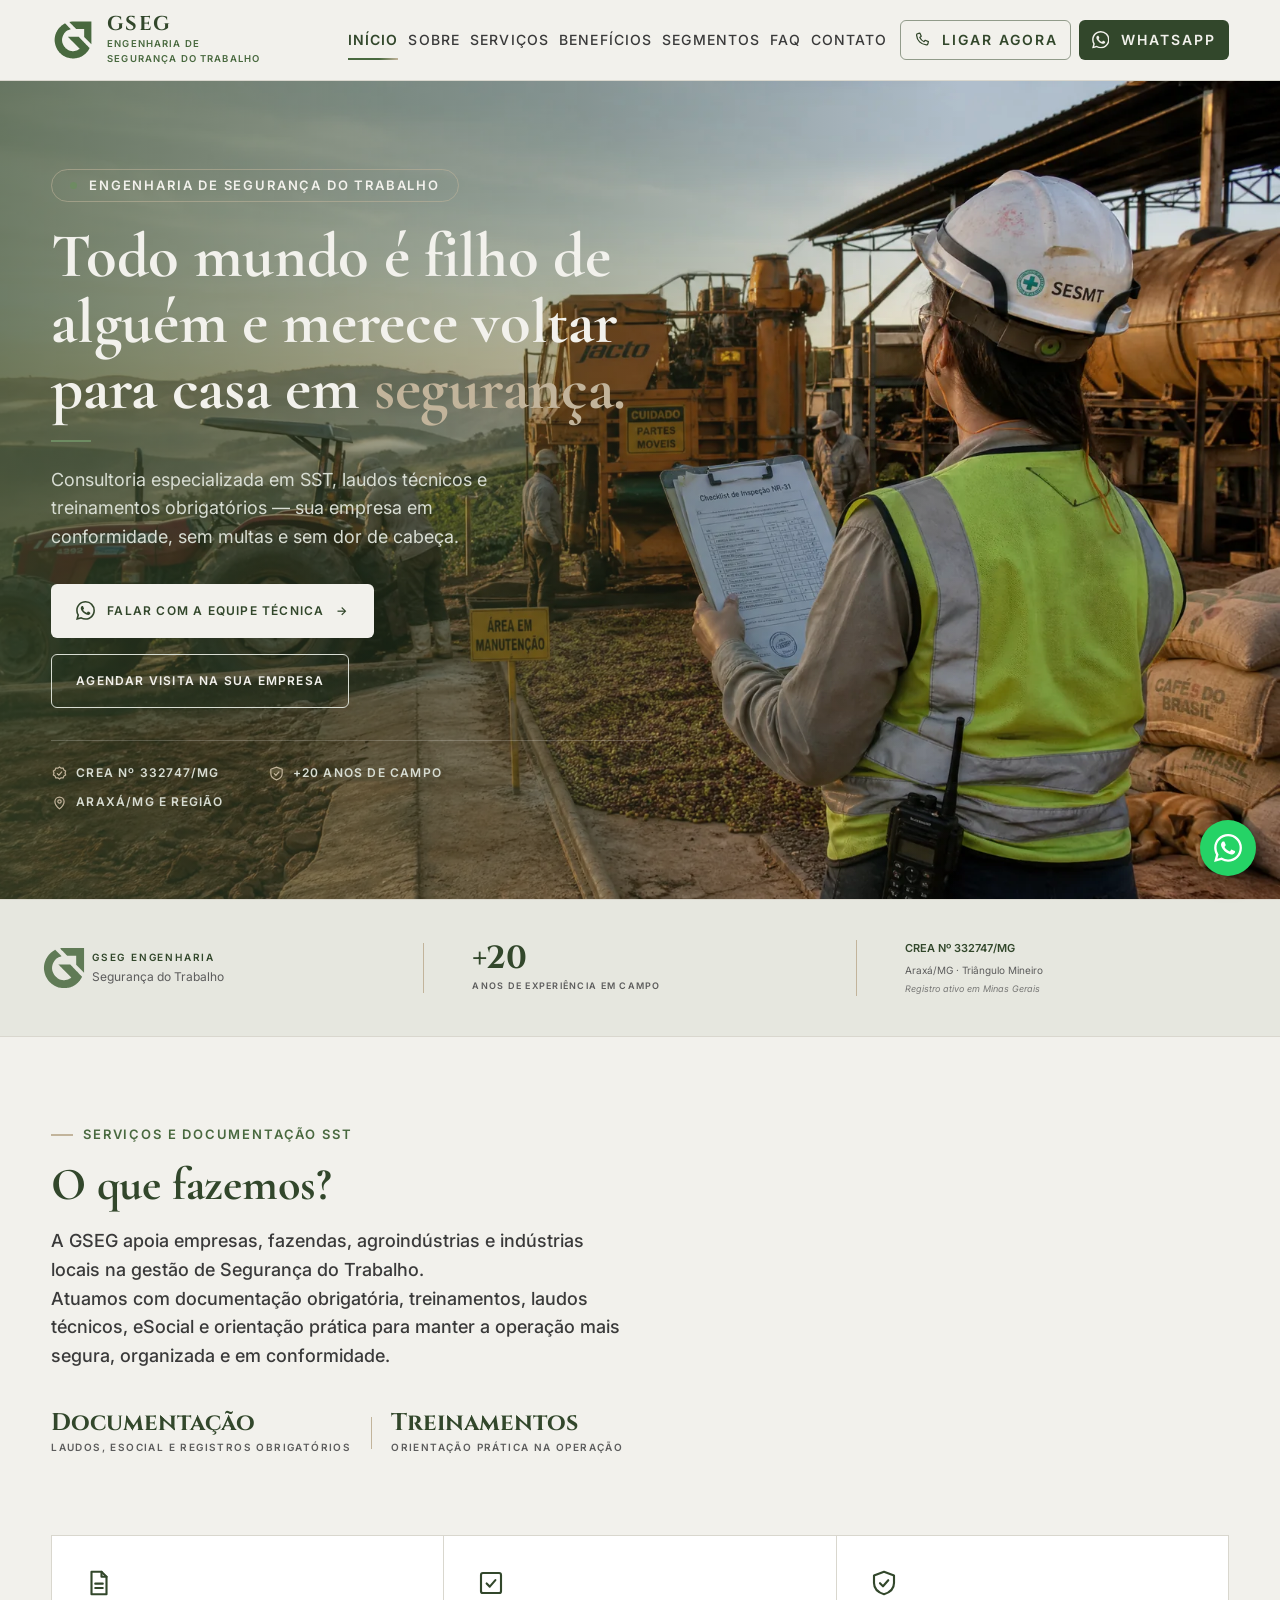
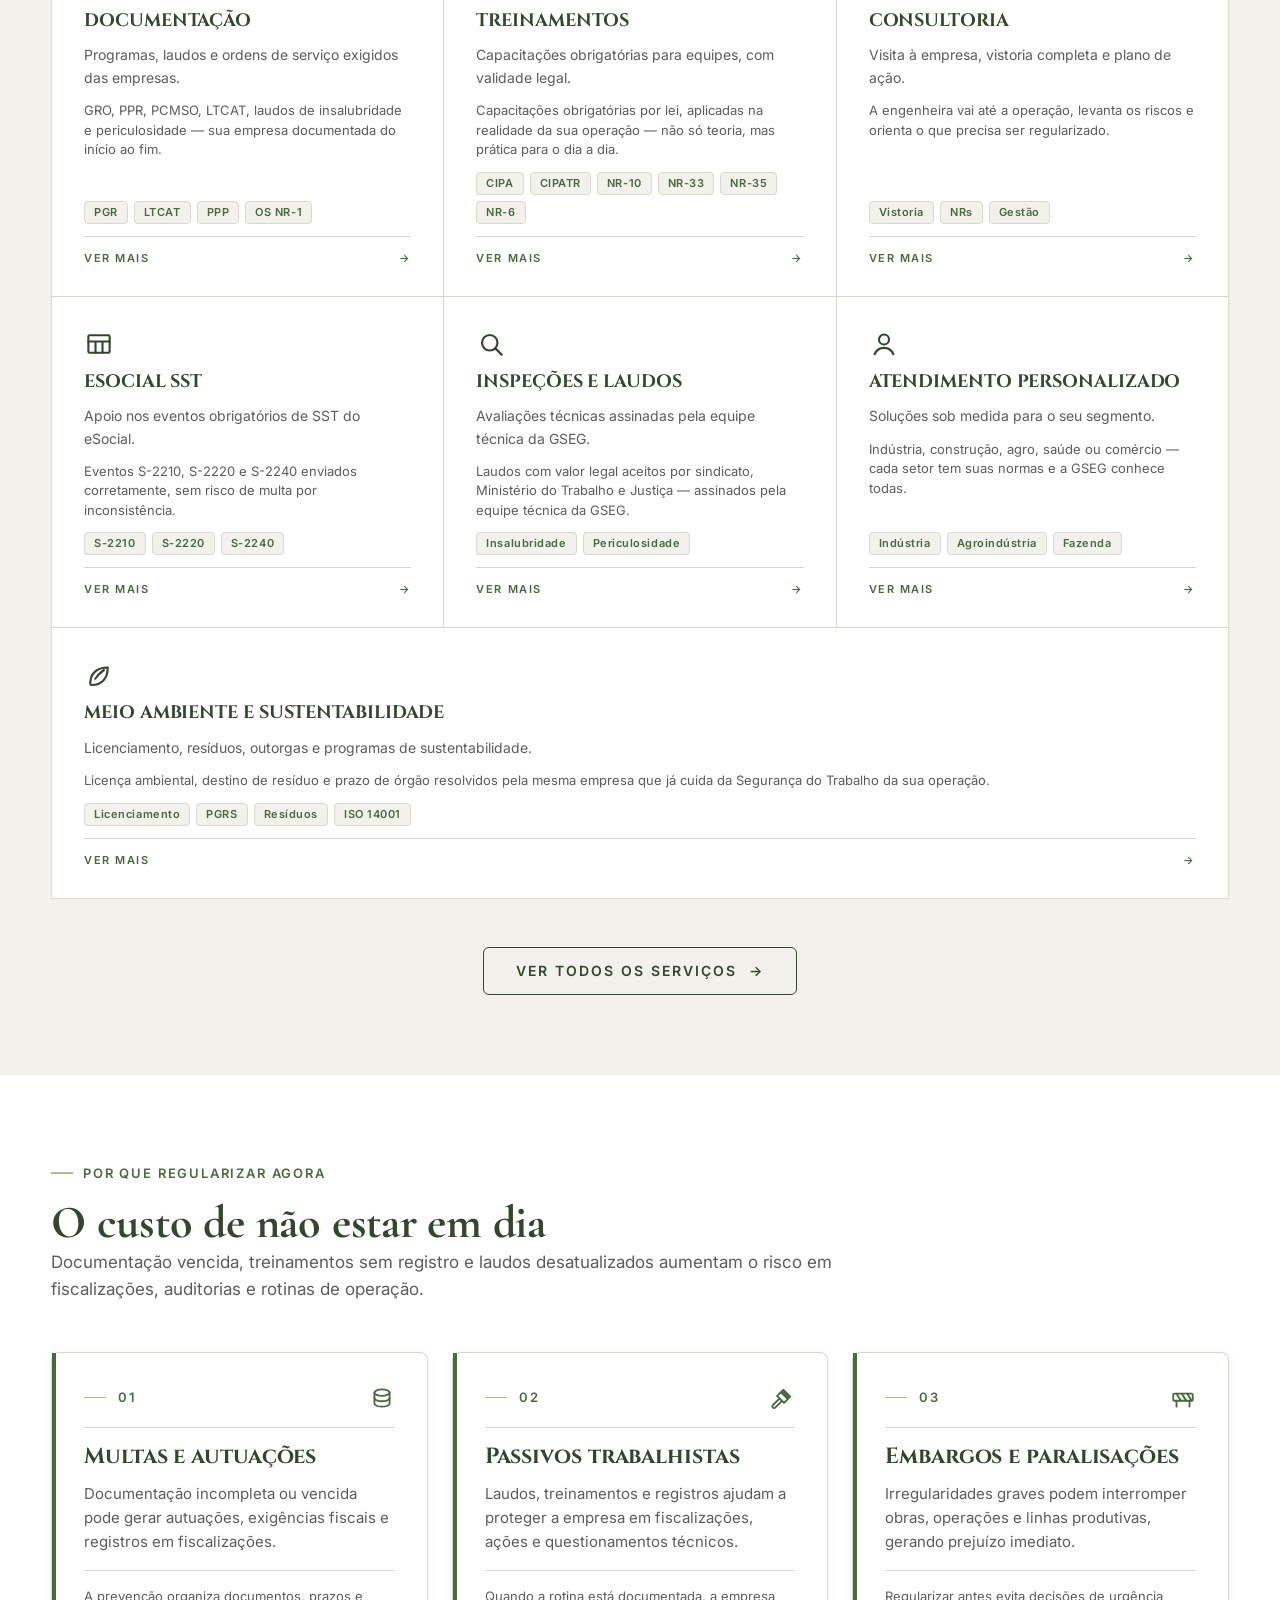
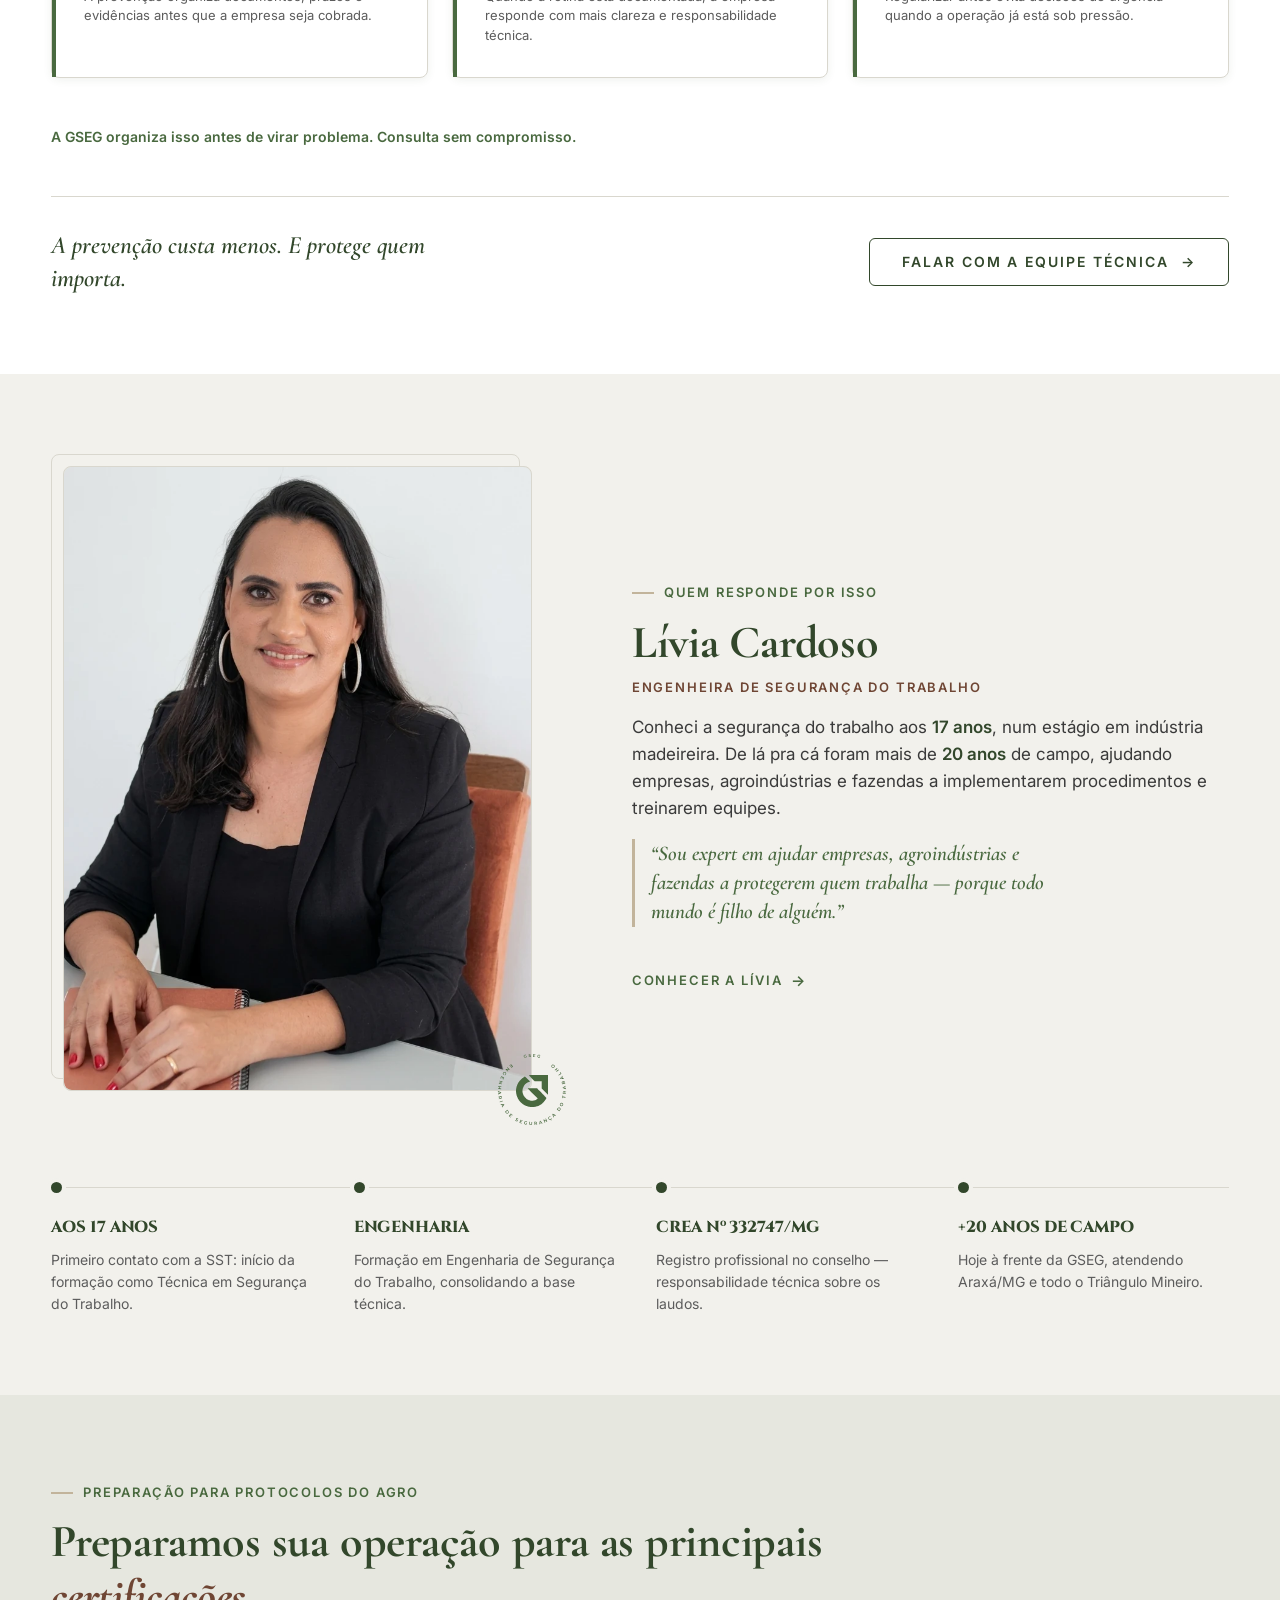
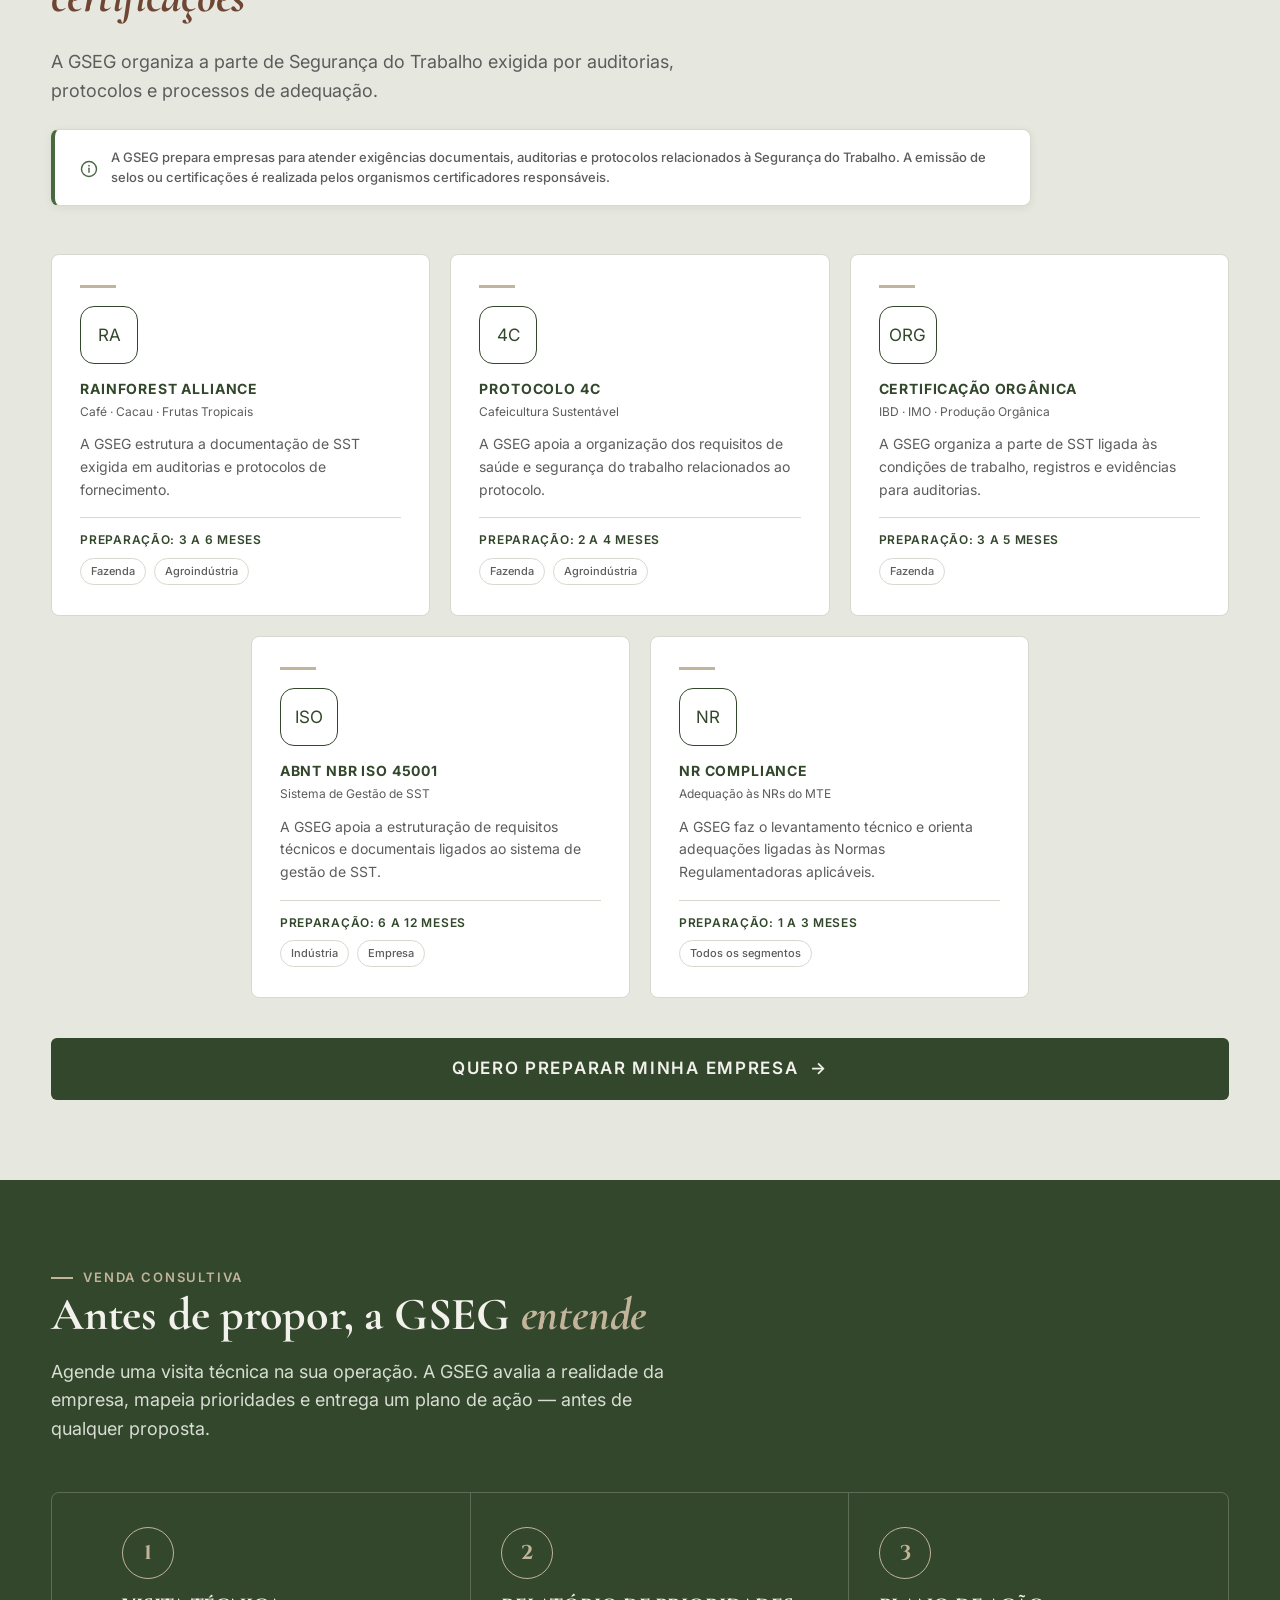
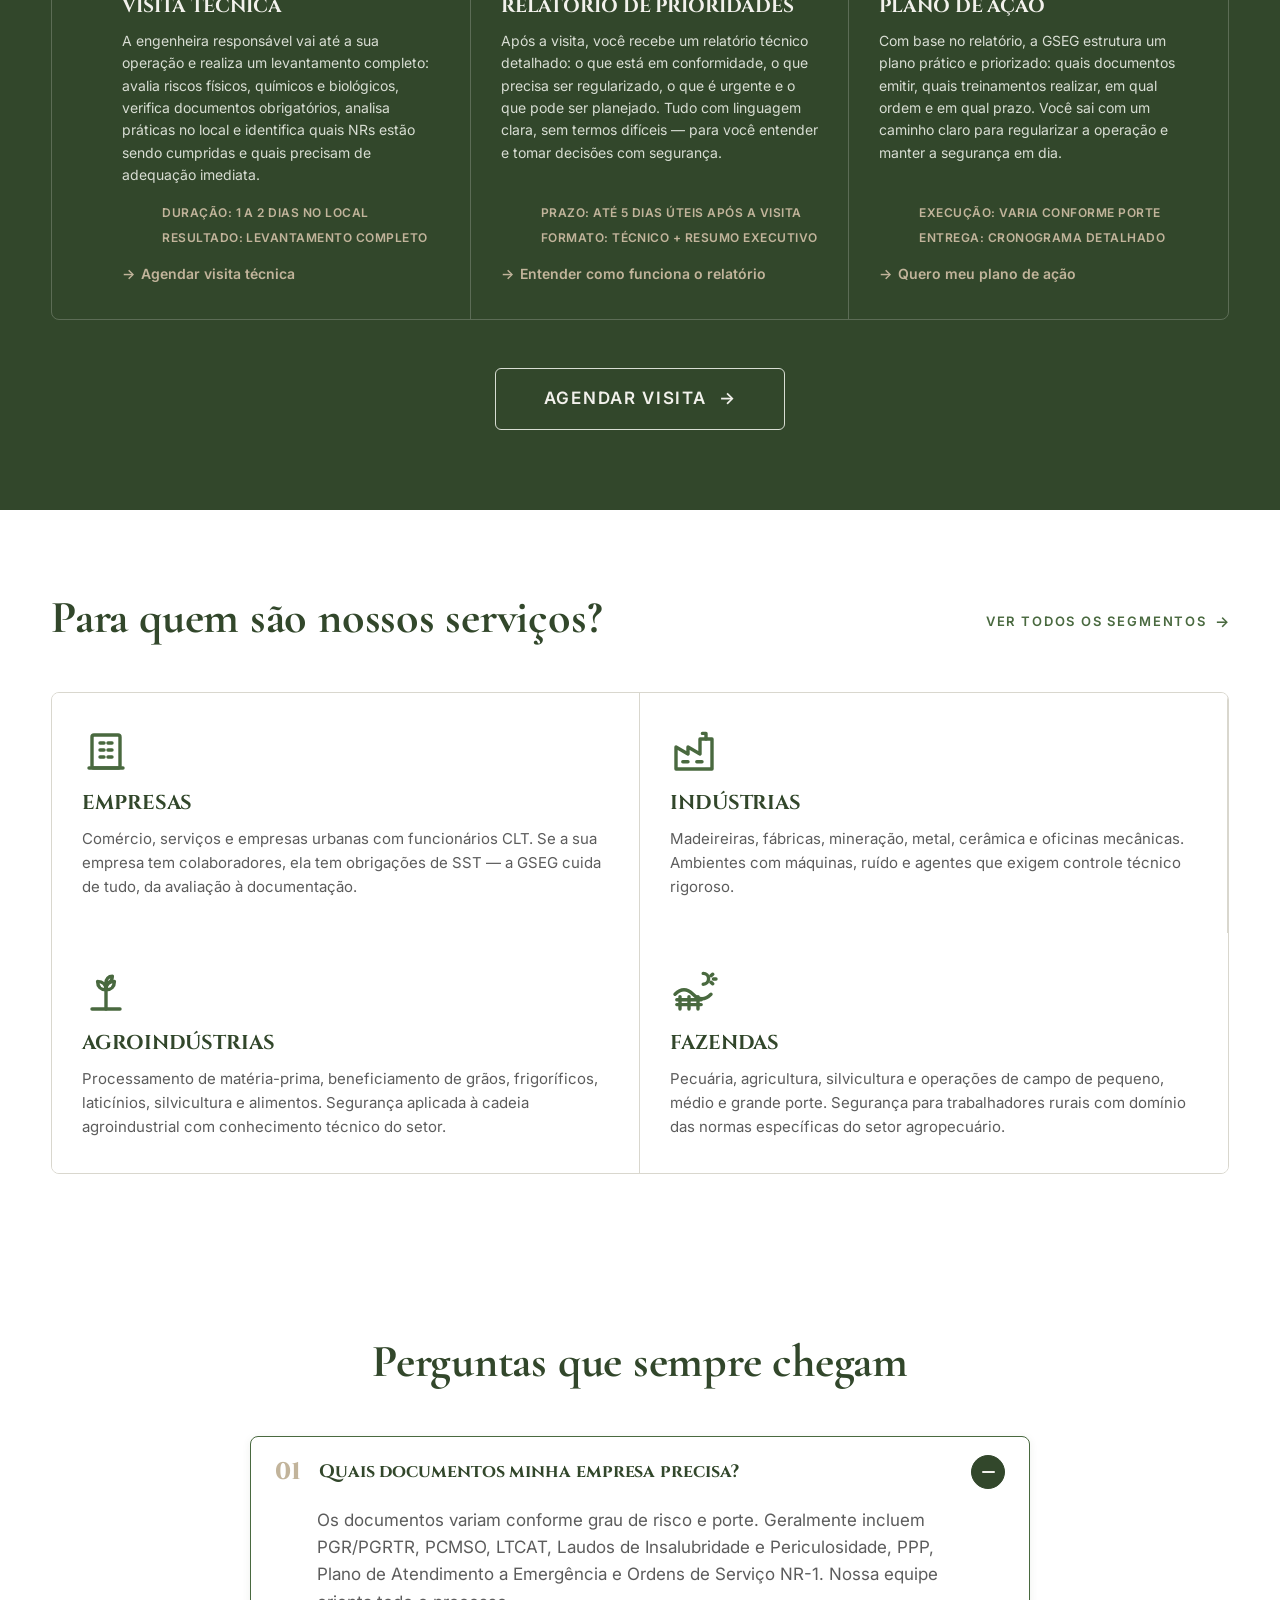
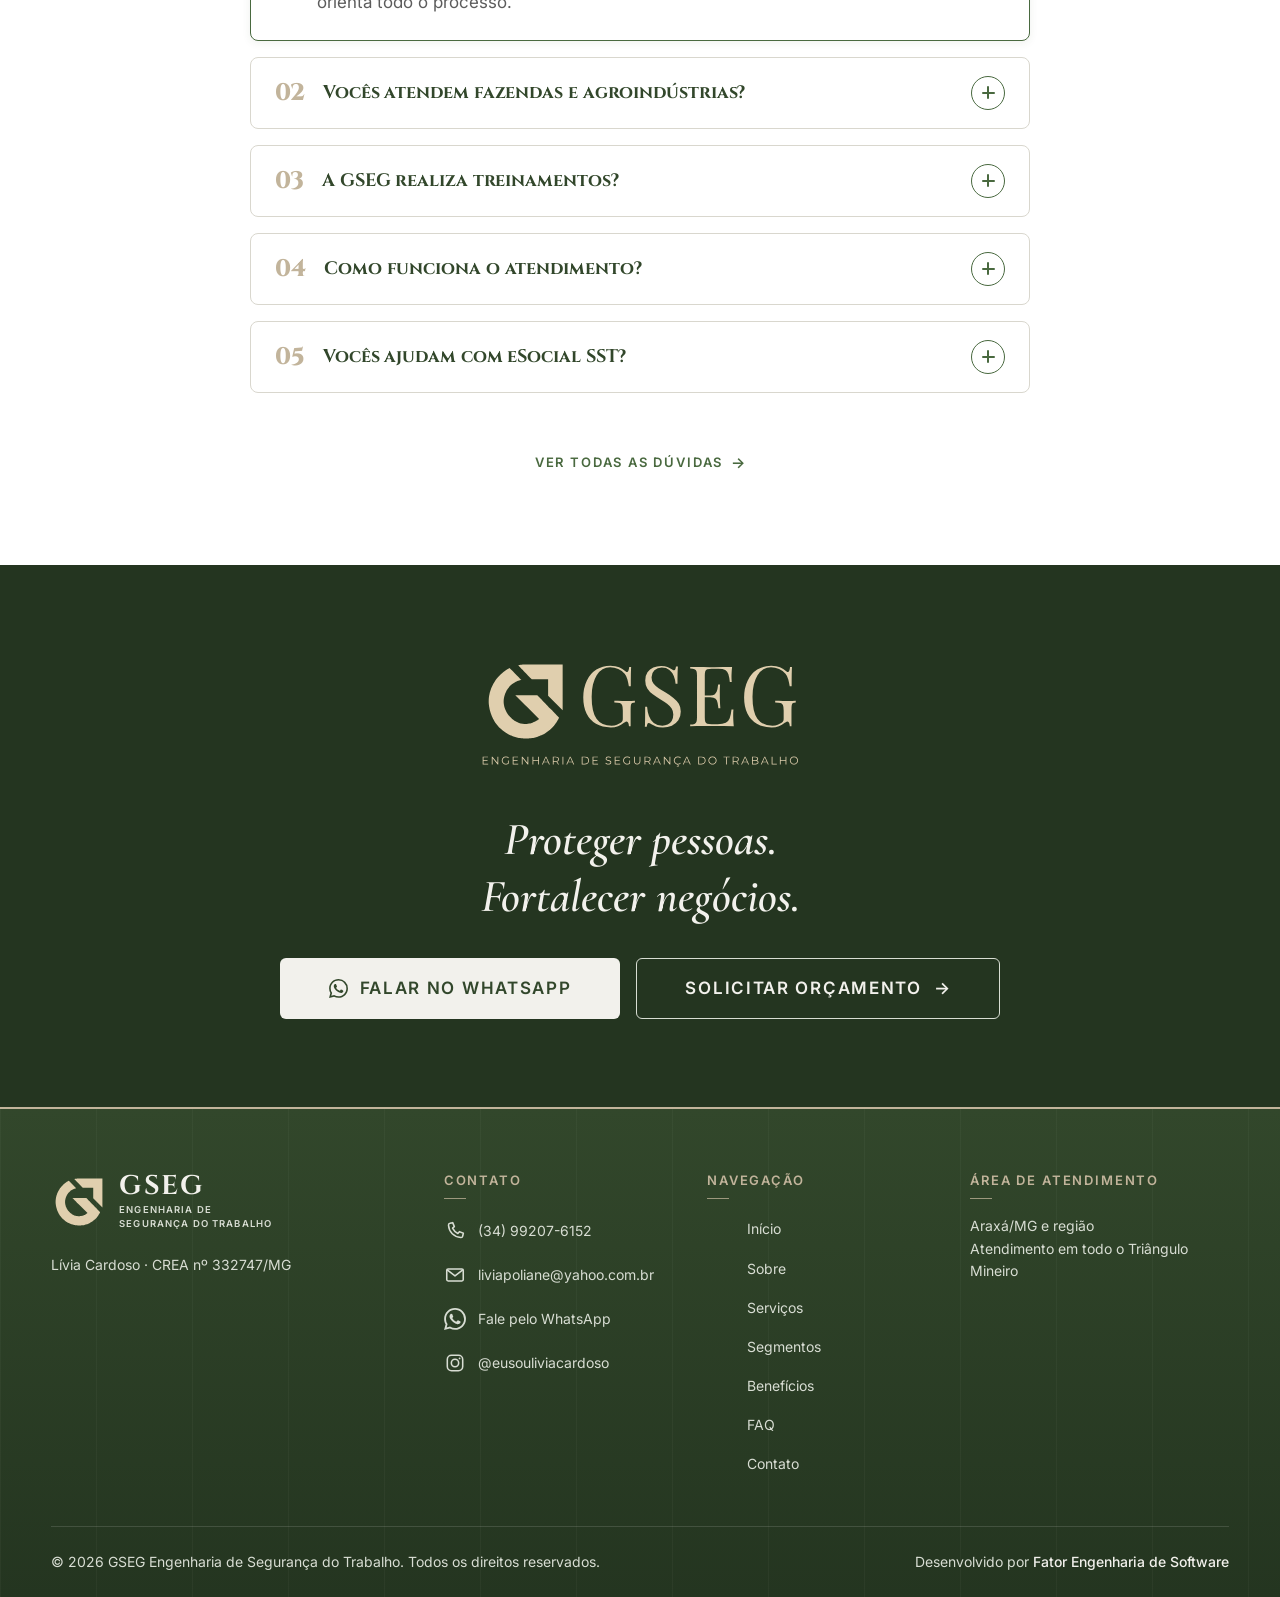
==== index.html @ 9c8bbf9c "feat(gseg): 5 frentes de ajuste (nome, tom institucional, Meio Ambiente, Instagram, card Inspecoes) " ====
<!DOCTYPE html>
<html lang="pt-BR">
<head>
  <meta charset="UTF-8">
  <meta name="viewport" content="width=device-width, initial-scale=1.0">
  <link rel="preload" as="image" href="assets/images/hero-livia.webp" fetchpriority="high">

  <title>GSEG | Engenharia de Segurança do Trabalho em Araxá/MG</title>
  <meta name="description" content="Consultoria, documentação e treinamentos em Segurança do Trabalho (SST) em Araxá/MG e região. +20 anos protegendo pessoas e fortalecendo negócios. CREA 332747/MG.">
  <meta name="robots" content="noindex, nofollow">
  <link rel="canonical" href="https://www.gsegengenharia.com.br/index.html">

  <!-- Open Graph -->
  <meta property="og:type" content="website">
  <meta property="og:title" content="GSEG | Engenharia de Segurança do Trabalho">
  <meta property="og:description" content="Consultoria, documentação e treinamentos em SST em Araxá/MG e região. +20 anos protegendo pessoas e fortalecendo negócios.">
  <meta property="og:image" content="https://www.gsegengenharia.com.br/assets/icons/favicon-256.png">
  <meta property="og:url" content="https://www.gsegengenharia.com.br/index.html">
  <meta property="og:locale" content="pt_BR">
  <meta property="og:site_name" content="GSEG Engenharia de Segurança do Trabalho">

  <!-- Schema.org -->
  <script type="application/ld+json">
  {
    "@context": "https://schema.org",
    "@type": "ProfessionalService",
    "name": "GSEG Engenharia de Segurança do Trabalho",
    "description": "Consultoria em Saúde e Segurança do Trabalho (SST) em Araxá/MG e região: documentação, treinamentos, laudos e apoio ao eSocial SST.",
    "url": "https://www.gsegengenharia.com.br/",
    "image": "https://www.gsegengenharia.com.br/assets/icons/favicon-256.png",
    "address": {
      "@type": "PostalAddress",
      "addressLocality": "Araxá",
      "addressRegion": "MG",
      "addressCountry": "BR"
    },
    "telephone": "+55-34-99207-6152",
    "email": "liviapoliane@yahoo.com.br",
    "areaServed": "Araxá e região, Triângulo Mineiro, Minas Gerais",
    "knowsAbout": ["PGR", "LTCAT", "PCMSO", "PPP", "OS NR-1", "Treinamento NR-10", "NR-33", "NR-35", "CIPA", "eSocial SST", "Insalubridade", "Periculosidade"],
    "founder": {
      "@type": "Person",
      "name": "Lívia Cardoso",
      "jobTitle": "Engenheira de Segurança do Trabalho",
      "identifier": "CREA 332747/MG"
    },
    "slogan": "Proteger pessoas. Fortalecer negócios."
  }
  </script>

  <!-- Favicon -->
  <link rel="icon" type="image/svg+xml" href="assets/icons/favicon.svg">
  <link rel="icon" type="image/png" sizes="256x256" href="assets/icons/favicon-256.png">
  <link rel="apple-touch-icon" href="assets/icons/favicon-256.png">

  <!-- Fontes (Google Fonts, display=swap) — Cinzel (logo/selo) · Cormorant Garamond (display serif + itálico) · Inter (corpo/UI) -->
  <link rel="preconnect" href="https://fonts.googleapis.com">
  <link rel="preconnect" href="https://fonts.gstatic.com" crossorigin>
  <link rel="stylesheet" href="https://fonts.googleapis.com/css2?family=Cinzel:wght@600;700&family=Cormorant+Garamond:ital,wght@0,600;0,700;1,600;1,700&family=Inter:wght@400;500;600;700;800&display=swap">

  <!-- CSS -->
  <link rel="stylesheet" href="css/variaveis_LUCAS.css">
  <link rel="stylesheet" href="css/reset.css">
  <link rel="stylesheet" href="css/global.css">
  <link rel="stylesheet" href="css/inicio.css">
</head>
<body>
  <a href="#conteudo-principal" class="skip-link">Ir para o conteúdo principal</a>

  <!-- ============ BIBLIOTECA DE ÍCONES (SVG inline — perf: sem requisição externa) ============ -->
  <svg width="0" height="0" style="position:absolute" aria-hidden="true" focusable="false">
    <defs>
      <symbol id="i-shield-check" viewBox="0 0 24 24"><path d="M12 3l8 3v6c0 4.5-3.5 7.6-8 9-4.5-1.4-8-4.5-8-9V6l8-3z"/><path d="M8.8 12.2l2.4 2.4 4.2-4.8"/></symbol>
      <symbol id="i-seal-check" viewBox="0 0 24 24"><path d="M12 2.8l2.3 1.7 2.9-.2 1 2.7 2.5 1.5-.9 2.8.9 2.8-2.5 1.5-1 2.7-2.9-.2-2.3 1.7-2.3-1.7-2.9.2-1-2.7-2.5-1.5.9-2.8-.9-2.8 2.5-1.5 1-2.7 2.9.2L12 2.8z"/><path d="M8.9 12.1l2.3 2.3 4-4.6"/></symbol>
      <symbol id="i-file-text" viewBox="0 0 24 24"><path d="M14 3H6v18h12V7l-4-4z"/><path d="M14 3v4h4"/><path d="M9 12.5h6M9 16h6"/></symbol>
      <symbol id="i-check-square" viewBox="0 0 24 24"><rect x="4" y="4" width="16" height="16" rx="1.5"/><path d="M8.5 12.4l2.5 2.5 4.5-5.2"/></symbol>
      <symbol id="i-table" viewBox="0 0 24 24"><rect x="3.5" y="5" width="17" height="14" rx="1"/><path d="M3.5 10h17M9.2 10v9M14.8 10v9"/></symbol>
      <symbol id="i-magnifier" viewBox="0 0 24 24"><circle cx="11" cy="11" r="6.2"/><path d="M15.7 15.7L20.5 20.5"/></symbol>
      <symbol id="i-user" viewBox="0 0 24 24"><circle cx="12" cy="8.4" r="4"/><path d="M4.5 20.2c1.5-3.6 4.2-5.1 7.5-5.1s6 1.5 7.5 5.1"/></symbol>
      <symbol id="i-coins" viewBox="0 0 24 24"><ellipse cx="12" cy="7" rx="7" ry="3"/><path d="M5 7v5c0 1.7 3.1 3 7 3s7-1.3 7-3V7"/><path d="M5 12v5c0 1.7 3.1 3 7 3s7-1.3 7-3v-5"/></symbol>
      <symbol id="i-gavel" viewBox="0 0 24 24"><path d="M13.2 4.4l6.4 6.4M11 6.6l6.4 6.4M12.1 5.5l-4.6 4.6 6.4 6.4 4.6-4.6z"/><path d="M9.8 12.4L3.5 18.7c-.6.6-.6 1.6 0 2.2.6.6 1.6.6 2.2 0l6.3-6.3"/></symbol>
      <symbol id="i-barricade" viewBox="0 0 24 24"><rect x="3" y="8" width="18" height="6.5" rx="1"/><path d="M6 8l4 6.5M11 8l4 6.5M16 8l4 6.5"/><path d="M6 14.5V20M18 14.5V20"/></symbol>
      <symbol id="i-camera" viewBox="0 0 24 24"><path d="M4 7.5h3.2L9 5h6l1.8 2.5H20V19H4V7.5z"/><circle cx="12" cy="13" r="3.4"/></symbol>
      <symbol id="i-building" viewBox="0 0 24 24"><rect x="5" y="4" width="14" height="16.5" rx="1"/><path d="M3.5 20.5h17"/><path d="M9 8h2M13 8h2M9 11.5h2M13 11.5h2M9 15h2M13 15h2"/></symbol>
      <symbol id="i-map-pin" viewBox="0 0 24 24"><path d="M12 21s-6.5-5.4-6.5-10.2a6.5 6.5 0 1113 0C18.5 15.6 12 21 12 21z"/><circle cx="12" cy="10.6" r="2.4"/></symbol>
      <symbol id="i-phone" viewBox="0 0 24 24"><path d="M6.5 3.6l3-.7 1.8 4.3-2 1.7a12.6 12.6 0 005.8 5.8l1.7-2 4.3 1.8-.7 3c-.2 1-1.1 1.7-2.1 1.6C10.8 18.5 5.5 13.2 4.9 5.7c-.1-1 .6-1.9 1.6-2.1z"/></symbol>
      <symbol id="i-envelope" viewBox="0 0 24 24"><rect x="3" y="5.5" width="18" height="13" rx="1.5"/><path d="M3.5 6.5L12 13l8.5-6.5"/></symbol>
      <symbol id="i-leaf" viewBox="0 0 24 24"><path d="M5 19c0-8 5-13 14-13 0 9-5 14-13 14-1 0-1-1-1-1z"/><path d="M9 15c2-3 4-5 7-7"/></symbol>
      <symbol id="i-info" viewBox="0 0 24 24"><circle cx="12" cy="12" r="9"/><path d="M12 11v5"/><circle cx="12" cy="8" r="1" fill="currentColor" stroke="none"/></symbol>
      <symbol id="i-whatsapp" viewBox="0 0 24 24"><path fill="currentColor" stroke="none" d="M17.472 14.382c-.297-.149-1.758-.867-2.03-.967-.273-.099-.471-.148-.67.15-.197.297-.767.966-.94 1.164-.173.199-.347.223-.644.075-.297-.15-1.255-.463-2.39-1.475-.883-.788-1.48-1.761-1.653-2.059-.173-.297-.018-.458.13-.606.134-.133.298-.347.446-.52.149-.174.198-.298.298-.497.099-.198.05-.371-.025-.52-.075-.149-.669-1.612-.916-2.207-.242-.579-.487-.5-.669-.51-.173-.008-.371-.01-.57-.01-.198 0-.52.074-.792.372-.272.297-1.04 1.016-1.04 2.479 0 1.462 1.065 2.875 1.213 3.074.149.198 2.096 3.2 5.077 4.487.709.306 1.262.489 1.694.625.712.227 1.36.195 1.871.118.571-.085 1.758-.719 2.006-1.413.248-.694.248-1.289.173-1.413-.074-.124-.272-.198-.57-.347m-5.421 7.403h-.004a9.87 9.87 0 01-5.031-1.378l-.361-.214-3.741.982.998-3.648-.235-.374a9.86 9.86 0 01-1.51-5.26c.001-5.45 4.436-9.884 9.888-9.884 2.64 0 5.122 1.03 6.988 2.898a9.825 9.825 0 012.893 6.994c-.003 5.45-4.437 9.884-9.885 9.884m8.413-18.297A11.815 11.815 0 0012.05 0C5.495 0 .16 5.335.157 11.892c0 2.096.547 4.142 1.588 5.945L.057 24l6.305-1.654a11.882 11.882 0 005.683 1.448h.005c6.554 0 11.89-5.335 11.893-11.893a11.821 11.821 0 00-3.48-8.413Z"/></symbol>
      <symbol id="i-arrow-right" viewBox="0 0 24 24"><path d="M5 12h14M13 6l6 6-6 6"/></symbol>
      <!-- Segmentos (S8) e certificações (S6) — ícones técnicos de linha -->
      <symbol id="i-fabrica" viewBox="0 0 24 24"><path d="M3 21V10l6 3.5V10l6 3.5V6h6v15z"/><path d="M18 6V3.2h-1.8"/><path d="M6.4 17.4h2.6M13.4 17.4h2.6"/></symbol>
      <symbol id="i-agro" viewBox="0 0 24 24"><path d="M12 21V8"/><path d="M12 11.4C9.4 11.4 7.8 9.8 7.8 7.2 10.4 7.2 12 8.8 12 11.4z"/><path d="M12 11.4c2.6 0 4.2-1.6 4.2-4.2C13.6 7.2 12 8.8 12 11.4z"/><path d="M12 8c0-2 1.2-3.4 3.2-3.4C15.2 6.6 14 8 12 8z"/><path d="M5 21h14"/></symbol>
      <symbol id="i-fazenda" viewBox="0 0 24 24"><path d="M16.6 3.2a2.7 2.7 0 0 1 0 5.4"/><path d="M21.4 3.6l-1 .8M23 6h-1.3M21.4 8.4l-1-.8"/><path d="M2.5 13.6c3-3 6-3 9 0s6 3 9 0"/><path d="M5 21v-6.2M9.5 21v-6.2M14 21v-6.2"/><path d="M3.4 16.4h12.2M3.4 18.8h12.2"/></symbol>
      <symbol id="i-cycle" viewBox="0 0 24 24"><path d="M4.6 9.2A8 8 0 0 1 18 6.4"/><path d="M19.4 14.8A8 8 0 0 1 6 17.6"/><path d="M18 3.4V7h-3.6M6 20.6V17h3.6"/></symbol>
      <symbol id="i-sprout" viewBox="0 0 24 24"><path d="M12 21v-9"/><path d="M12 12C12 9 9.8 7 6.8 7c0 3 2 5 5.2 5z"/><path d="M12 12c0-3 2.2-5 5.2-5 0 3-2 5-5.2 5z"/><path d="M7 21h10"/></symbol>
      <symbol id="i-instagram" viewBox="0 0 24 24"><rect x="3.6" y="3.6" width="16.8" height="16.8" rx="4.6"/><circle cx="12" cy="12" r="4"/><circle cx="17" cy="7" r="1" fill="currentColor" stroke="none"/></symbol>
      <symbol id="i-plus" viewBox="0 0 24 24"><path d="M12 5v14M5 12h14"/></symbol>
      <symbol id="i-minus" viewBox="0 0 24 24"><path d="M5 12h14"/></symbol>
      <symbol id="i-quotes" viewBox="0 0 24 24"><path d="M9.2 8.5C7.4 9 6.2 10.5 6.2 12.4c0 1.7 1.2 2.9 2.8 2.9.3 0 .6 0 .8-.1-.3 1.1-1.2 1.9-2.2 2.3M18 8.5c-1.8.5-3 2-3 3.9 0 1.7 1.2 2.9 2.8 2.9.3 0 .6 0 .8-.1-.3 1.1-1.2 1.9-2.2 2.3"/></symbol>
    </defs>
  </svg>

  <!-- ========================= CABEÇALHO (STICKY · 6 itens) ========================= -->
  <header class="cabecalho" id="cabecalho">
    <div class="container cabecalho__inner">
      <a class="logo" href="index.html" aria-label="GSEG — Engenharia de Segurança do Trabalho, página inicial">
        <!-- Símbolo "G" — vetor oficial da cliente (assets/brand/simbolo.svg · ERRO #001: usado como está) -->
        <img class="logo__simbolo" src="assets/brand/simbolo.svg" alt="" width="44" height="44">
        <span class="logo__texto">
          <span class="logo__nome">GSEG</span>
          <span class="logo__descritor">Engenharia de<br>Segurança do Trabalho</span>
        </span>
      </a>

      <nav class="nav" aria-label="Menu principal">
        <ul class="nav__lista">
          <li><a class="nav__link" href="index.html" aria-current="page">Início</a></li>
          <li><a class="nav__link" href="sobre.html">Sobre</a></li>
          <li><a class="nav__link" href="servicos.html">Serviços</a></li>
          <li><a class="nav__link" href="beneficios.html">Benefícios</a></li>
          <li><a class="nav__link" href="segmentos.html">Segmentos</a></li>
          <li><a class="nav__link" href="faq.html">FAQ</a></li>
          <li><a class="nav__link" href="contato.html">Contato</a></li>
        </ul>
      </nav>

      <div class="cabecalho__acoes">
        <a class="btn btn--outline btn--sm" href="tel:+5534992076152"><svg class="icone icone--sm" aria-hidden="true" focusable="false"><use href="#i-phone"/></svg> Ligar agora</a>
        <a class="btn btn--primary btn--sm" href="https://wa.me/5534992076152?text=Ol%C3%A1!%20Vim%20pelo%20site%20da%20GSEG%20e%20preciso%20de%20um%20or%C3%A7amento." target="_blank" rel="noopener noreferrer">
          <svg class="icone icone--sm icone--fill" aria-hidden="true" focusable="false"><use href="#i-whatsapp"/></svg> WhatsApp
        </a>
      </div>

      <button class="hamburguer" id="btn-menu" aria-label="Abrir menu" aria-expanded="false" aria-controls="menu-mobile">
        <span></span><span></span><span></span>
      </button>
    </div>
  </header>

  <!-- ===================== MENU OFF-CANVAS (mobile · 6 itens) ===================== -->
  <div class="menu-mobile" id="menu-mobile">
    <div class="menu-mobile__overlay" data-fechar-menu></div>
    <nav class="menu-mobile__painel" aria-label="Menu principal">
      <div class="menu-mobile__topo">
        <a class="menu-mobile__logo" href="index.html" aria-label="GSEG — Engenharia de Segurança do Trabalho, página inicial">
          <img class="logo__simbolo" src="assets/brand/simbolo-claro.svg" alt="" width="34" height="34">
          <span class="logo__texto">
            <span class="logo__nome">GSEG</span>
            <span class="logo__descritor">Engenharia de<br>Segurança do Trabalho</span>
          </span>
        </a>
        <button class="menu-mobile__fechar" data-fechar-menu aria-label="Fechar menu">
          <span aria-hidden="true">&times;</span>
        </button>
      </div>
      <p class="menu-mobile__kicker">Menu principal</p>
      <ul class="menu-mobile__lista">
        <li class="menu-mobile__item"><a class="menu-mobile__link" href="index.html" aria-current="page">Início <svg class="seta" aria-hidden="true" focusable="false"><use href="#i-arrow-right"/></svg></a></li>
        <li class="menu-mobile__item"><a class="menu-mobile__link" href="sobre.html">Sobre <svg class="seta" aria-hidden="true" focusable="false"><use href="#i-arrow-right"/></svg></a></li>
        <li class="menu-mobile__item"><a class="menu-mobile__link" href="servicos.html">Serviços <svg class="seta" aria-hidden="true" focusable="false"><use href="#i-arrow-right"/></svg></a></li>
        <li class="menu-mobile__item"><a class="menu-mobile__link" href="beneficios.html">Benefícios <svg class="seta" aria-hidden="true" focusable="false"><use href="#i-arrow-right"/></svg></a></li>
        <li class="menu-mobile__item"><a class="menu-mobile__link" href="segmentos.html">Segmentos <svg class="seta" aria-hidden="true" focusable="false"><use href="#i-arrow-right"/></svg></a></li>
        <li class="menu-mobile__item"><a class="menu-mobile__link" href="faq.html">FAQ <svg class="seta" aria-hidden="true" focusable="false"><use href="#i-arrow-right"/></svg></a></li>
        <li class="menu-mobile__item"><a class="menu-mobile__link" href="contato.html">Contato <svg class="seta" aria-hidden="true" focusable="false"><use href="#i-arrow-right"/></svg></a></li>
      </ul>
      <div class="menu-mobile__acoes">
        <a class="btn btn--light-outline btn--full" href="tel:+5534992076152"><svg class="icone icone--sm" aria-hidden="true" focusable="false"><use href="#i-phone"/></svg> Ligar agora</a>
        <a class="btn btn--light btn--full" href="https://wa.me/5534992076152?text=Ol%C3%A1!%20Vim%20pelo%20site%20da%20GSEG%20e%20preciso%20de%20um%20or%C3%A7amento." target="_blank" rel="noopener noreferrer">
          <svg class="icone icone--sm icone--fill" aria-hidden="true" focusable="false"><use href="#i-whatsapp"/></svg> WhatsApp
        </a>
      </div>
      <p class="menu-mobile__rodape"><svg class="icone" aria-hidden="true" focusable="false"><use href="#i-shield-check"/></svg> <span>Protegemos pessoas.<br>Fortalecemos negócios.</span></p>
    </nav>
  </div>

  <main id="conteudo-principal" data-reveal-sections>

    <!-- ========================= S1 · HERO — emoção acima da dobra ========================= -->
    <section class="hero" aria-labelledby="hero-titulo">
      <div class="container hero__inner">
        <div class="hero__conteudo">
          <span class="hero__badge"><span class="hero__ponto" aria-hidden="true"></span> Engenharia de Segurança do Trabalho</span>
          <h1 class="hero__titulo" id="hero-titulo">Todo mundo é filho de alguém e merece voltar para casa em <span class="destaque">segurança.</span></h1>
          <div class="hero__risco" aria-hidden="true"></div>
          <p class="hero__texto">Consultoria especializada em SST, laudos técnicos e treinamentos obrigatórios — sua empresa em conformidade, sem multas e sem dor de&nbsp;cabeça.</p>
          <div class="hero__ctas">
            <a class="btn btn--light btn--lg btn--wa-icon" href="https://wa.me/5534992076152?text=Ol%C3%A1!%20Vim%20pelo%20site%20da%20GSEG%20e%20preciso%20de%20um%20or%C3%A7amento." target="_blank" rel="noopener noreferrer">
              <svg class="icone icone--fill" aria-hidden="true" focusable="false"><use href="#i-whatsapp"/></svg> Falar com a equipe técnica <span aria-hidden="true">→</span>
            </a>
            <a class="btn btn--light-outline btn--lg" href="https://wa.me/5534992076152?text=Ol%C3%A1!%20Vim%20pelo%20site%20da%20GSEG%20e%20quero%20agendar%20uma%20visita%20na%20minha%20empresa." target="_blank" rel="noopener noreferrer">Agendar visita na sua empresa</a>
          </div>
          <div class="hero__trust">
            <span><svg class="icone" aria-hidden="true" focusable="false"><use href="#i-seal-check"/></svg> CREA Nº 332747/MG</span>
            <span><svg class="icone" aria-hidden="true" focusable="false"><use href="#i-shield-check"/></svg> +20 anos de campo</span>
            <span><svg class="icone" aria-hidden="true" focusable="false"><use href="#i-map-pin"/></svg> Araxá/MG e região</span>
          </div>
        </div>
        <!-- Hero full-bleed: a foto (assets/images/hero-livia.webp) entra como background da .hero via CSS; overlay verde GSEG em .hero::before -->

      </div>
    </section>

    <!-- ========================= S2 · FAIXA DE CREDENCIAIS ========================= -->
    <section class="prova-faixa" aria-label="Credenciais — registro e experiência">
      <div class="prova-faixa__inner">
        <div class="cred-bloco cred-bloco--marca">
          <img class="cred-simbolo" src="assets/brand/simbolo.svg" alt="" width="48" height="48" aria-hidden="true">
          <span class="cred-marca-txt">
            <span class="cred-marca-nome">GSEG Engenharia</span>
            <span class="cred-marca-sub">Segurança do Trabalho</span>
          </span>
        </div>
        <div class="cred-bloco">
          <span class="cred-num">+20</span>
          <span class="cred-label">Anos de experiência em campo</span>
        </div>
        <div class="cred-bloco">
          <span class="cred-crea">CREA Nº 332747/MG</span>
          <span class="cred-local">Araxá/MG · Triângulo Mineiro</span>
          <span class="cred-reg">Registro ativo em Minas Gerais</span>
        </div>
      </div>
    </section>

    <!-- ========================= S3 · GRID DE SERVIÇOS — "O que fazemos" ========================= -->
    <section class="secao" aria-labelledby="servicos-titulo">
      <div class="container">
        <div class="secao__cab secao__cab--coluna">
          <div>
            <span class="eyebrow">Serviços e documentação SST</span>
            <h2 class="h2" id="servicos-titulo">O que fazemos?</h2>
            <div class="s3__sub">
              <p>A GSEG apoia empresas, fazendas, agroindústrias e indústrias locais na gestão de Segurança do Trabalho.</p>
              <p>Atuamos com documentação obrigatória, treinamentos, laudos técnicos, eSocial e orientação prática para manter a operação mais segura, organizada e em conformidade.</p>
            </div>
            <div class="micro-stats micro-stats--servicos">
              <div class="micro-stat"><span class="micro-stat__num">Documentação</span><span class="micro-stat__label">laudos, eSocial e registros obrigatórios</span></div>
              <div class="micro-stat"><span class="micro-stat__num">Treinamentos</span><span class="micro-stat__label">orientação prática na operação</span></div>
            </div>
          </div>
        </div>
        <div class="cards-servicos">
          <a class="cs" href="servicos.html#documentacao">
            <svg class="icone cs__icone" aria-hidden="true" focusable="false"><use href="#i-file-text"/></svg>
            <span class="cs__titulo">Documentação</span>
            <span class="cs__desc">Programas, laudos e ordens de serviço exigidos das empresas.</span>
            <span class="cs__ctx">GRO, PPR, PCMSO, LTCAT, laudos de insalubridade e periculosidade — sua empresa documentada do início ao fim.</span>
            <span class="cs__chips"><span class="chip">PGR</span><span class="chip">LTCAT</span><span class="chip">PPP</span><span class="chip">OS NR-1</span></span>
            <span class="cs__ver"><span>Ver mais</span><span class="seta" aria-hidden="true">→</span></span>
          </a>
          <a class="cs" href="servicos.html#treinamentos">
            <svg class="icone cs__icone" aria-hidden="true" focusable="false"><use href="#i-check-square"/></svg>
            <span class="cs__titulo">Treinamentos</span>
            <span class="cs__desc">Capacitações obrigatórias para equipes, com validade legal.</span>
            <span class="cs__ctx">Capacitações obrigatórias por lei, aplicadas na realidade da sua operação — não só teoria, mas prática para o dia a dia.</span>
            <span class="cs__chips"><span class="chip">CIPA</span><span class="chip">CIPATR</span><span class="chip">NR-10</span><span class="chip">NR-33</span><span class="chip">NR-35</span><span class="chip">NR-6</span></span>
            <span class="cs__ver"><span>Ver mais</span><span class="seta" aria-hidden="true">→</span></span>
          </a>
          <a class="cs" href="servicos.html#consultoria">
            <svg class="icone cs__icone" aria-hidden="true" focusable="false"><use href="#i-shield-check"/></svg>
            <span class="cs__titulo">Consultoria</span>
            <span class="cs__desc">Visita à empresa, vistoria completa e plano de ação.</span>
            <span class="cs__ctx">A engenheira vai até a operação, levanta os riscos e orienta o que precisa ser regularizado.</span>
            <span class="cs__chips"><span class="chip">Vistoria</span><span class="chip">NRs</span><span class="chip">Gestão</span></span>
            <span class="cs__ver"><span>Ver mais</span><span class="seta" aria-hidden="true">→</span></span>
          </a>
          <a class="cs" href="servicos.html#esocial">
            <svg class="icone cs__icone" aria-hidden="true" focusable="false"><use href="#i-table"/></svg>
            <span class="cs__titulo">eSocial SST</span>
            <span class="cs__desc">Apoio nos eventos obrigatórios de SST do eSocial.</span>
            <span class="cs__ctx">Eventos S-2210, S-2220 e S-2240 enviados corretamente, sem risco de multa por inconsistência.</span>
            <span class="cs__chips"><span class="chip">S-2210</span><span class="chip">S-2220</span><span class="chip">S-2240</span></span>
            <span class="cs__ver"><span>Ver mais</span><span class="seta" aria-hidden="true">→</span></span>
          </a>
          <a class="cs" href="servicos.html#inspecoes">
            <svg class="icone cs__icone" aria-hidden="true" focusable="false"><use href="#i-magnifier"/></svg>
            <span class="cs__titulo">Inspeções e Laudos</span>
            <span class="cs__desc">Avaliações técnicas assinadas pela equipe técnica da GSEG.</span>
            <span class="cs__ctx">Laudos com valor legal aceitos por sindicato, Ministério do Trabalho e Justiça — assinados pela equipe técnica da GSEG.</span>
            <span class="cs__chips"><span class="chip">Insalubridade</span><span class="chip">Periculosidade</span></span>
            <span class="cs__ver"><span>Ver mais</span><span class="seta" aria-hidden="true">→</span></span>
          </a>
          <a class="cs" href="servicos.html#atendimento">
            <svg class="icone cs__icone" aria-hidden="true" focusable="false"><use href="#i-user"/></svg>
            <span class="cs__titulo">Atendimento Personalizado</span>
            <span class="cs__desc">Soluções sob medida para o seu segmento.</span>
            <span class="cs__ctx">Indústria, construção, agro, saúde ou comércio — cada setor tem suas normas e a GSEG conhece todas.</span>
            <span class="cs__chips"><span class="chip">Indústria</span><span class="chip">Agroindústria</span><span class="chip">Fazenda</span></span>
            <span class="cs__ver"><span>Ver mais</span><span class="seta" aria-hidden="true">→</span></span>
          </a>
          <a class="cs cs--full" href="servicos.html#meio-ambiente-intro">
            <svg class="icone cs__icone" aria-hidden="true" focusable="false"><use href="#i-leaf"/></svg>
            <span class="cs__titulo">Meio Ambiente e Sustentabilidade</span>
            <span class="cs__desc">Licenciamento, resíduos, outorgas e programas de sustentabilidade.</span>
            <span class="cs__ctx">Licença ambiental, destino de resíduo e prazo de órgão resolvidos pela mesma empresa que já cuida da Segurança do Trabalho da sua operação.</span>
            <span class="cs__chips"><span class="chip">Licenciamento</span><span class="chip">PGRS</span><span class="chip">Resíduos</span><span class="chip">ISO 14001</span></span>
            <span class="cs__ver"><span>Ver mais</span><span class="seta" aria-hidden="true">→</span></span>
          </a>
        </div>
        <div class="secao__rodape">
          <a class="btn btn--outline" href="servicos.html">Ver todos os serviços <span aria-hidden="true">→</span></a>
        </div>
      </div>
    </section>

    <!-- ========================= S4 · QUEBRA DE OBJEÇÃO — "O custo de não estar em dia" ========================= -->
    <section class="secao secao--branca" aria-labelledby="objecao-titulo">
      <div class="container">
        <div class="secao__cab">
          <div>
            <span class="eyebrow">Por que regularizar agora</span>
            <h2 class="h2" id="objecao-titulo">O custo de não estar em&nbsp;dia</h2>
          </div>
        </div>
        <p class="objecao__intro">Documentação vencida, treinamentos sem registro e laudos desatualizados aumentam o risco em fiscalizações, auditorias e rotinas de operação.</p>
        <div class="riscos">
          <div class="risco">
            <div class="risco__topo"><span class="risco__num" aria-hidden="true">01</span><svg class="icone risco__icone" aria-hidden="true" focusable="false"><use href="#i-coins"/></svg></div>
            <h3 class="h3 risco__titulo">Multas e autuações</h3>
            <p class="risco__desc">Documentação incompleta ou vencida pode gerar autuações, exigências fiscais e registros em fiscalizações.</p>
            <p class="risco__extra">A prevenção organiza documentos, prazos e evidências antes que a empresa seja cobrada.</p>
          </div>
          <div class="risco">
            <div class="risco__topo"><span class="risco__num" aria-hidden="true">02</span><svg class="icone risco__icone" aria-hidden="true" focusable="false"><use href="#i-gavel"/></svg></div>
            <h3 class="h3 risco__titulo">Passivos trabalhistas</h3>
            <p class="risco__desc">Laudos, treinamentos e registros ajudam a proteger a empresa em fiscalizações, ações e questionamentos técnicos.</p>
            <p class="risco__extra">Quando a rotina está documentada, a empresa responde com mais clareza e responsabilidade técnica.</p>
          </div>
          <div class="risco">
            <div class="risco__topo"><span class="risco__num" aria-hidden="true">03</span><svg class="icone risco__icone" aria-hidden="true" focusable="false"><use href="#i-barricade"/></svg></div>
            <h3 class="h3 risco__titulo">Embargos e paralisações</h3>
            <p class="risco__desc">Irregularidades graves podem interromper obras, operações e linhas produtivas, gerando prejuízo imediato.</p>
            <p class="risco__extra">Regularizar antes evita decisões de urgência quando a operação já está sob pressão.</p>
          </div>
        </div>
        <p class="objecao__reforco">A GSEG organiza isso antes de virar problema. Consulta sem compromisso.</p>
        <div class="objecao__fecho">
          <p class="objecao__transicao">A prevenção custa menos. E protege quem importa.</p>
          <a class="btn btn--outline" href="https://wa.me/5534992076152?text=Ol%C3%A1!%20Vim%20pelo%20site%20da%20GSEG%20e%20preciso%20regularizar%20a%20documenta%C3%A7%C3%A3o%20de%20SST%20da%20minha%20empresa." target="_blank" rel="noopener noreferrer">Falar com a equipe técnica <span aria-hidden="true">→</span></a>
        </div>
      </div>
    </section>

    <!-- ========================= S5 · AUTORIDADE — "Quem responde por isso" ========================= -->
    <section class="secao" aria-labelledby="autoridade-titulo">
      <div class="container">
        <div class="sobre__inner">
          <div class="sobre__midia">
            <div class="foto-livia-container">
              <div class="foto-livia-inner sobre__ph" role="img" aria-label="Retrato de Lívia Cardoso, engenheira de Segurança do Trabalho">
                <img class="foto-real" src="assets/images/livia-quem-responde.webp" alt="Lívia Cardoso, engenheira de segurança do trabalho, sorrindo" width="768" height="1024" loading="lazy" onerror="this.remove()">
                <svg class="icone sobre__ph-icone" aria-hidden="true" focusable="false"><use href="#i-camera"/></svg>
                <span>Lívia Cardoso — Engenheira de Segurança do Trabalho</span>
              </div>
              <!-- Selo circular oficial da cliente (assets/brand/selo.svg · ERRO #001: usado como está) -->
              <span class="logo-mark-gseg" aria-hidden="true">
                <img src="assets/brand/selo.svg" alt="" width="132" height="132">
              </span>
            </div>
          </div>
          <div class="sobre__texto">
            <span class="eyebrow">Quem responde por isso</span>
            <h2 class="h2 sobre__nome" id="autoridade-titulo">Lívia Cardoso</h2>
            <p class="sobre__cargo">Engenheira de Segurança do Trabalho</p>
            <p class="sobre__bio">Conheci a segurança do trabalho aos <strong>17 anos</strong>, num estágio em indústria madeireira. De lá pra cá foram mais de <strong>20 anos</strong> de campo, ajudando empresas, agroindústrias e fazendas a implementarem procedimentos e treinarem equipes.</p>
            <p class="sobre__citacao">“Sou expert em ajudar empresas, agroindústrias e fazendas a protegerem quem trabalha — porque todo mundo é filho de alguém.”</p>
            <a class="link-seta" href="sobre.html">Conhecer a Lívia <span class="seta" aria-hidden="true">→</span></a>
          </div>
        </div>
        <!-- timeline compacta — 4 marcos -->
        <ol class="timeline">
          <li class="tl">
            <span class="tl__label">Aos 17 anos</span>
            <p class="tl__desc">Primeiro contato com a SST: início da formação como Técnica em Segurança do Trabalho.</p>
          </li>
          <li class="tl">
            <span class="tl__label">Engenharia</span>
            <p class="tl__desc">Formação em Engenharia de Segurança do Trabalho, consolidando a base técnica.</p>
          </li>
          <li class="tl">
            <span class="tl__label">CREA Nº 332747/MG</span>
            <p class="tl__desc">Registro profissional no conselho — responsabilidade técnica sobre os laudos.</p>
          </li>
          <li class="tl">
            <span class="tl__label">+20 anos de campo</span>
            <p class="tl__desc">Hoje à frente da GSEG, atendendo Araxá/MG e todo o Triângulo Mineiro.</p>
          </li>
        </ol>
      </div>
    </section>

    <!-- ========================= S6 · CERTIFICAÇÕES do agro (enquadre L7) ========================= -->
    <section class="secao cert" aria-labelledby="cert-titulo">
      <div class="container">
        <div class="secao__cab">
          <div>
            <span class="eyebrow">Preparação para protocolos do agro</span>
            <h2 class="h2" id="cert-titulo">Preparamos sua operação para as principais <em>certificações</em></h2>
          </div>
        </div>
        <p class="cert__intro">A GSEG organiza a parte de Segurança do Trabalho exigida por auditorias, protocolos e processos de adequação.</p>
        <p class="cert__nota"><svg class="icone" aria-hidden="true" focusable="false"><use href="#i-info"/></svg> A GSEG prepara empresas para atender exigências documentais, auditorias e protocolos relacionados à Segurança do Trabalho. A emissão de selos ou certificações é realizada pelos organismos certificadores responsáveis.</p>
        <div class="cert__grid">
          <article class="cert-card">
            <span class="cert-badge" aria-hidden="true">RA</span>
            <span class="cert-card__nome">Rainforest Alliance</span>
            <span class="cert-card__sub">Café · Cacau · Frutas Tropicais</span>
            <p class="cert-card__texto">A GSEG estrutura a documentação de SST exigida em auditorias e protocolos de fornecimento.</p>
            <span class="cert-card__prazo">Preparação: 3 a 6 meses</span>
            <span class="cert-card__tags"><span class="cert-tag">Fazenda</span><span class="cert-tag">Agroindústria</span></span>
          </article>
          <article class="cert-card">
            <span class="cert-badge" aria-hidden="true">4C</span>
            <span class="cert-card__nome">Protocolo 4C</span>
            <span class="cert-card__sub">Cafeicultura Sustentável</span>
            <p class="cert-card__texto">A GSEG apoia a organização dos requisitos de saúde e segurança do trabalho relacionados ao protocolo.</p>
            <span class="cert-card__prazo">Preparação: 2 a 4 meses</span>
            <span class="cert-card__tags"><span class="cert-tag">Fazenda</span><span class="cert-tag">Agroindústria</span></span>
          </article>
          <article class="cert-card">
            <span class="cert-badge" aria-hidden="true">ORG</span>
            <span class="cert-card__nome">Certificação Orgânica</span>
            <span class="cert-card__sub">IBD · IMO · Produção Orgânica</span>
            <p class="cert-card__texto">A GSEG organiza a parte de SST ligada às condições de trabalho, registros e evidências para auditorias.</p>
            <span class="cert-card__prazo">Preparação: 3 a 5 meses</span>
            <span class="cert-card__tags"><span class="cert-tag">Fazenda</span></span>
          </article>
          <article class="cert-card">
            <span class="cert-badge" aria-hidden="true">ISO</span>
            <span class="cert-card__nome">ABNT NBR ISO 45001</span>
            <span class="cert-card__sub">Sistema de Gestão de SST</span>
            <p class="cert-card__texto">A GSEG apoia a estruturação de requisitos técnicos e documentais ligados ao sistema de gestão de SST.</p>
            <span class="cert-card__prazo">Preparação: 6 a 12 meses</span>
            <span class="cert-card__tags"><span class="cert-tag">Indústria</span><span class="cert-tag">Empresa</span></span>
          </article>
          <article class="cert-card">
            <span class="cert-badge" aria-hidden="true">NR</span>
            <span class="cert-card__nome">NR Compliance</span>
            <span class="cert-card__sub">Adequação às NRs do MTE</span>
            <p class="cert-card__texto">A GSEG faz o levantamento técnico e orienta adequações ligadas às Normas Regulamentadoras aplicáveis.</p>
            <span class="cert-card__prazo">Preparação: 1 a 3 meses</span>
            <span class="cert-card__tags"><span class="cert-tag">Todos os segmentos</span></span>
          </article>
        </div>
        <div class="cert__cta">
          <a class="btn btn--primary btn--lg" href="https://wa.me/5534992076152?text=Ol%C3%A1!%20Vi%20no%20site%20da%20GSEG%20sobre%20prepara%C3%A7%C3%A3o%20para%20certifica%C3%A7%C3%B5es%20e%20quero%20saber%20mais." target="_blank" rel="noopener noreferrer">Quero preparar minha empresa <span aria-hidden="true">→</span></a>
        </div>
      </div>
    </section>

    <!-- ========================= S7 · VISITA TÉCNICA (conversão consultiva) ========================= -->
    <section class="secao diag" aria-labelledby="diag-titulo">
      <div class="container">
        <div class="diag__cab">
          <span class="eyebrow">Venda consultiva</span>
          <h2 class="h2" id="diag-titulo">Antes de propor, a GSEG <em>entende</em></h2>
          <p class="diag__sub">Agende uma visita técnica na sua operação. A GSEG avalia a realidade da empresa, mapeia prioridades e entrega um plano de ação — antes de qualquer proposta.</p>
        </div>
        <ol class="passos">
          <li class="passo">
            <span class="passo__num" aria-hidden="true">1</span>
            <h3 class="passo__titulo">Visita Técnica</h3>
            <p class="passo__desc">A engenheira responsável vai até a sua operação e realiza um levantamento completo: avalia riscos físicos, químicos e biológicos, verifica documentos obrigatórios, analisa práticas no local e identifica quais NRs estão sendo cumpridas e quais precisam de adequação imediata.</p>
            <ul class="passo__meta">
              <li>Duração: 1 a 2 dias no local</li>
              <li>Resultado: levantamento completo</li>
            </ul>
            <a class="passo__cta" href="https://wa.me/5534992076152?text=Ol%C3%A1!%20Quero%20agendar%20uma%20visita%20t%C3%A9cnica%20da%20GSEG%20na%20minha%20opera%C3%A7%C3%A3o." target="_blank" rel="noopener noreferrer"><span class="seta" aria-hidden="true">→</span> Agendar visita técnica</a>
          </li>
          <li class="passo">
            <span class="passo__num" aria-hidden="true">2</span>
            <h3 class="passo__titulo">Relatório de Prioridades</h3>
            <p class="passo__desc">Após a visita, você recebe um relatório técnico detalhado: o que está em conformidade, o que precisa ser regularizado, o que é urgente e o que pode ser planejado. Tudo com linguagem clara, sem termos difíceis — para você entender e tomar decisões com segurança.</p>
            <ul class="passo__meta">
              <li>Prazo: até 5 dias úteis após a visita</li>
              <li>Formato: técnico + resumo executivo</li>
            </ul>
            <a class="passo__cta" href="https://wa.me/5534992076152?text=Ol%C3%A1!%20Quero%20entender%20como%20funciona%20o%20relat%C3%B3rio%20de%20prioridades%20da%20GSEG." target="_blank" rel="noopener noreferrer"><span class="seta" aria-hidden="true">→</span> Entender como funciona o relatório</a>
          </li>
          <li class="passo">
            <span class="passo__num" aria-hidden="true">3</span>
            <h3 class="passo__titulo">Plano de Ação</h3>
            <p class="passo__desc">Com base no relatório, a GSEG estrutura um plano prático e priorizado: quais documentos emitir, quais treinamentos realizar, em qual ordem e em qual prazo. Você sai com um caminho claro para regularizar a operação e manter a segurança em dia.</p>
            <ul class="passo__meta">
              <li>Execução: varia conforme porte</li>
              <li>Entrega: cronograma detalhado</li>
            </ul>
            <a class="passo__cta" href="https://wa.me/5534992076152?text=Ol%C3%A1!%20Quero%20receber%20um%20plano%20de%20a%C3%A7%C3%A3o%20da%20GSEG%20para%20minha%20empresa." target="_blank" rel="noopener noreferrer"><span class="seta" aria-hidden="true">→</span> Quero meu plano de ação</a>
          </li>
        </ol>
        <div class="diag__rodape">
          <a class="btn btn--light-outline btn--lg" href="https://wa.me/5534992076152?text=Ol%C3%A1!%20Vim%20pelo%20site%20da%20GSEG%20e%20quero%20agendar%20uma%20visita%20na%20minha%20empresa." target="_blank" rel="noopener noreferrer">Agendar visita <span aria-hidden="true">→</span></a>
        </div>
      </div>
    </section>

    <!-- ========================= S8 · SEGMENTOS — cards interativos ========================= -->
    <section class="secao segmentos" aria-labelledby="segmentos-titulo">
      <div class="container">
        <div class="secao__cab">
          <div>
            <h2 class="h2" id="segmentos-titulo">Para quem são nossos serviços?</h2>
          </div>
          <a class="link-seta" href="segmentos.html">Ver todos os segmentos <span class="seta" aria-hidden="true">→</span></a>
        </div>
        <div class="segmentos__grid">
          <a class="seg" href="segmentos.html#empresas">
            <svg class="icone seg__icone" aria-hidden="true" focusable="false"><use href="#i-building"/></svg>
            <h3 class="seg__titulo">Empresas</h3>
            <p class="seg__desc">Comércio, serviços e empresas urbanas com funcionários CLT. Se a sua empresa tem colaboradores, ela tem obrigações de SST — a GSEG cuida de tudo, da avaliação à documentação.</p>
            <span class="seg__expandido">Ver soluções <span class="seta" aria-hidden="true">→</span></span>
          </a>
          <a class="seg" href="segmentos.html#industrias">
            <svg class="icone seg__icone" aria-hidden="true" focusable="false"><use href="#i-fabrica"/></svg>
            <h3 class="seg__titulo">Indústrias</h3>
            <p class="seg__desc">Madeireiras, fábricas, mineração, metal, cerâmica e oficinas mecânicas. Ambientes com máquinas, ruído e agentes que exigem controle técnico rigoroso.</p>
            <span class="seg__expandido">Ver soluções <span class="seta" aria-hidden="true">→</span></span>
          </a>
          <a class="seg" href="segmentos.html#agroindustrias">
            <svg class="icone seg__icone" aria-hidden="true" focusable="false"><use href="#i-agro"/></svg>
            <h3 class="seg__titulo">Agroindústrias</h3>
            <p class="seg__desc">Processamento de matéria-prima, beneficiamento de grãos, frigoríficos, laticínios, silvicultura e alimentos. Segurança aplicada à cadeia agroindustrial com conhecimento técnico do setor.</p>
            <span class="seg__expandido">Ver soluções <span class="seta" aria-hidden="true">→</span></span>
          </a>
          <a class="seg" href="segmentos.html#fazendas">
            <svg class="icone seg__icone" aria-hidden="true" focusable="false"><use href="#i-fazenda"/></svg>
            <h3 class="seg__titulo">Fazendas</h3>
            <p class="seg__desc">Pecuária, agricultura, silvicultura e operações de campo de pequeno, médio e grande porte. Segurança para trabalhadores rurais com domínio das normas específicas do setor agropecuário.</p>
            <span class="seg__expandido">Ver soluções <span class="seta" aria-hidden="true">→</span></span>
          </a>
        </div>
      </div>
    </section>

    <!-- ========================= S9 · FAQ TEASER ========================= -->
    <section class="secao secao--branca faq" aria-labelledby="faq-titulo">
      <div class="container">
        <div class="secao__cab secao__cab--centro">
          <div>
            <h2 class="h2" id="faq-titulo">Perguntas que sempre chegam</h2>
          </div>
        </div>
        <div class="faq__lista">
          <div class="faq__item">
            <h3 class="faq__cab">
              <button class="faq__pergunta" type="button" aria-expanded="false" aria-controls="faq-resp-01">
                <span class="faq__num" aria-hidden="true">01</span>
                <span class="faq__texto">Quais documentos minha empresa precisa?</span>
                <span class="faq__icone" aria-hidden="true"></span>
              </button>
            </h3>
            <div class="faq__corpo" id="faq-resp-01" role="region" aria-label="Resposta — Quais documentos minha empresa precisa?">
              <div class="faq__corpo-inner">
                <p>Os documentos variam conforme grau de risco e porte. Geralmente incluem PGR/PGRTR, PCMSO, LTCAT, Laudos de Insalubridade e Periculosidade, PPP, Plano de Atendimento a Emergência e Ordens de Serviço NR-1. Nossa equipe orienta todo o processo.</p>
              </div>
            </div>
          </div>
          <div class="faq__item">
            <h3 class="faq__cab">
              <button class="faq__pergunta" type="button" aria-expanded="false" aria-controls="faq-resp-02">
                <span class="faq__num" aria-hidden="true">02</span>
                <span class="faq__texto">Vocês atendem fazendas e agroindústrias?</span>
                <span class="faq__icone" aria-hidden="true"></span>
              </button>
            </h3>
            <div class="faq__corpo" id="faq-resp-02" role="region" aria-label="Resposta — Vocês atendem fazendas e agroindústrias?">
              <div class="faq__corpo-inner">
                <p>Sim! Atendemos fazendas e agroindústrias de todos os portes — e vamos muito além: qualquer empresa que tenha funcionários e precise de Segurança do Trabalho, como indústrias, comércio, lojas e prestadores de serviço. Se a sua atividade exige SST, a GSEG cuida de tudo pra você.</p>
              </div>
            </div>
          </div>
          <div class="faq__item">
            <h3 class="faq__cab">
              <button class="faq__pergunta" type="button" aria-expanded="false" aria-controls="faq-resp-03">
                <span class="faq__num" aria-hidden="true">03</span>
                <span class="faq__texto">A GSEG realiza treinamentos?</span>
                <span class="faq__icone" aria-hidden="true"></span>
              </button>
            </h3>
            <div class="faq__corpo" id="faq-resp-03" role="region" aria-label="Resposta — A GSEG realiza treinamentos?">
              <div class="faq__corpo-inner">
                <p>Sim. Realizamos treinamentos como CIPA, CIPATR, NR-10, NR-33, NR-35, NR-6 e outros, conforme a necessidade da sua equipe, com emissão de certificados.</p>
              </div>
            </div>
          </div>
          <div class="faq__item">
            <h3 class="faq__cab">
              <button class="faq__pergunta" type="button" aria-expanded="false" aria-controls="faq-resp-04">
                <span class="faq__num" aria-hidden="true">04</span>
                <span class="faq__texto">Como funciona o atendimento?</span>
                <span class="faq__icone" aria-hidden="true"></span>
              </button>
            </h3>
            <div class="faq__corpo" id="faq-resp-04" role="region" aria-label="Resposta — Como funciona o atendimento?">
              <div class="faq__corpo-inner">
                <p>Começamos entendendo a realidade da sua empresa, com visita técnica quando necessário. A partir daí, montamos um plano sob medida — documentação, treinamentos e acompanhamento — e cuidamos dos prazos de renovação para você.</p>
              </div>
            </div>
          </div>
          <div class="faq__item">
            <h3 class="faq__cab">
              <button class="faq__pergunta" type="button" aria-expanded="false" aria-controls="faq-resp-05">
                <span class="faq__num" aria-hidden="true">05</span>
                <span class="faq__texto">Vocês ajudam com eSocial SST?</span>
                <span class="faq__icone" aria-hidden="true"></span>
              </button>
            </h3>
            <div class="faq__corpo" id="faq-resp-05" role="region" aria-label="Resposta — Vocês ajudam com eSocial SST?">
              <div class="faq__corpo-inner">
                <p>Sim. Damos apoio nos eventos de SST do eSocial (S-2210, S-2220 e S-2240), garantindo o envio correto das informações de acidentes, monitoramento da saúde e condições do ambiente de trabalho.</p>
              </div>
            </div>
          </div>
        </div>
        <div class="secao__rodape">
          <a class="link-seta" href="faq.html">Ver todas as dúvidas <span class="seta" aria-hidden="true">→</span></a>
        </div>
      </div>
    </section>

    <!-- ========================= S10 · CTA FINAL — frase de propósito EXCLUSIVA ========================= -->
    <section class="cta-final" aria-labelledby="cta-final-titulo">
      <div class="container cta-final__inner">
        <img class="cta-final__logo" src="assets/brand/logo-claro.svg" alt="GSEG — Engenharia de Segurança do Trabalho" width="143" height="52">
        <p class="cta-final__tagline" id="cta-final-titulo">Proteger pessoas.<br>Fortalecer negócios.</p>
        <div class="cta-final__ctas">
          <a class="btn btn--light btn--lg btn--wa-icon" href="https://wa.me/5534992076152?text=Ol%C3%A1!%20Vim%20pelo%20site%20da%20GSEG%20e%20preciso%20de%20um%20or%C3%A7amento." target="_blank" rel="noopener noreferrer">
            <svg class="icone icone--fill" aria-hidden="true" focusable="false"><use href="#i-whatsapp"/></svg> Falar no WhatsApp
          </a>
          <a class="btn btn--light-outline btn--lg" href="contato.html">Solicitar orçamento <span aria-hidden="true">→</span></a>
        </div>
      </div>
    </section>

  </main>

  <!-- ========================= RODAPÉ ========================= -->
  <footer class="rodape">
    <div class="container">
      <div class="rodape__grid">
        <div class="rodape__col rodape__marca">
          <a class="logo logo--rodape" href="index.html" aria-label="GSEG — página inicial">
            <img class="logo__simbolo" src="assets/brand/simbolo-claro.svg" alt="" width="44" height="44">
            <span class="logo__texto">
              <span class="logo__nome">GSEG</span>
              <span class="logo__descritor">Engenharia de<br>Segurança do Trabalho</span>
            </span>
          </a>
          <p class="rodape__crea">Lívia Cardoso · CREA nº 332747/MG</p>
        </div>

        <div class="rodape__col">
          <h3>Contato</h3>
          <div class="rodape__contato">
            <a href="tel:+5534992076152"><svg class="icone icone--sm" aria-hidden="true" focusable="false"><use href="#i-phone"/></svg> (34) 99207-6152</a>
            <a href="mailto:liviapoliane@yahoo.com.br"><svg class="icone icone--sm" aria-hidden="true" focusable="false"><use href="#i-envelope"/></svg> liviapoliane@yahoo.com.br</a>
            <a href="https://wa.me/5534992076152?text=Ol%C3%A1!%20Vim%20pelo%20site%20da%20GSEG%20e%20preciso%20de%20um%20or%C3%A7amento." target="_blank" rel="noopener noreferrer"><svg class="icone icone--sm icone--fill" aria-hidden="true" focusable="false"><use href="#i-whatsapp"/></svg> Fale pelo WhatsApp</a>
            <a href="https://www.instagram.com/eusouliviacardoso" target="_blank" rel="noopener noreferrer"><svg class="icone icone--sm" aria-hidden="true" focusable="false"><use href="#i-instagram"/></svg> @eusouliviacardoso</a>
          </div>
        </div>

        <div class="rodape__col">
          <h3>Navegação</h3>
          <ul>
            <li><a href="index.html">Início</a></li>
            <li><a href="sobre.html">Sobre</a></li>
            <li><a href="servicos.html">Serviços</a></li>
            <li><a href="segmentos.html">Segmentos</a></li>
            <li><a href="beneficios.html">Benefícios</a></li>
            <li><a href="faq.html">FAQ</a></li>
            <li><a href="contato.html">Contato</a></li>
          </ul>
        </div>

        <div class="rodape__col">
          <h3>Área de atendimento</h3>
          <p>Araxá/MG e região</p>
          <p>Atendimento em todo o Triângulo Mineiro</p>
        </div>
      </div>

      <div class="rodape__base">
        <p>&copy; 2026 GSEG Engenharia de Segurança do Trabalho. Todos os direitos reservados.</p>
        <p>Desenvolvido por <span>Fator Engenharia de Software</span></p>
      </div>
    </div>
  </footer>

  <!-- WhatsApp flutuante -->
  <a class="whatsapp-float" href="https://wa.me/5534992076152?text=Ol%C3%A1!%20Vim%20pelo%20site%20da%20GSEG%20e%20preciso%20de%20um%20or%C3%A7amento." target="_blank" rel="noopener noreferrer" aria-label="Falar com a GSEG pelo WhatsApp">
    <svg class="icone icone--fill" aria-hidden="true" focusable="false"><use href="#i-whatsapp"/></svg>
  </a>

  <script src="js/menu.js" defer></script>
  <script src="js/header-sticky.js" defer></script>
  <script src="js/faq.js" defer></script>
  <script src="js/whatsapp.js" defer></script>
  <script src="js/efeitos.js" defer></script>
</body>
</html>
---- css/variaveis_LUCAS.css ----
/* =============================================================================
   GSEG · Engenharia de Segurança do Trabalho
   variaveis_LUCAS.css — tokens oficiais da marca (cores · tipografia · espaçamento)
   -----------------------------------------------------------------------------
   Autoria : Lucas — Identidade Visual · FATOR Engenharia de Software
   Projeto : livia-poliane · Handoff para: Rafael (front-end)
   Base    : brandbook_LUCAS.pdf — §6 (tipografia) · §7 (gráficos) · §9 (tokens).
             ESTE arquivo é a versão CANÔNICA e expandida do :root do brandbook:
             os tokens do §9 estão reproduzidos exatamente; o que foi acrescentado
             vem rotulado como "EXTENSÃO" (derivado dos mockups, sem contradizer o
             brandbook).
   Versão  : 1.0 · 06/06/2026
   -----------------------------------------------------------------------------
   COMO USAR (Rafael)
     1. Carregar as fontes no <head> (snippet abaixo) — ou self-host .woff2 (LCP).
     2. Colar este :root no topo de assets/css/styles.css (fonte única de verdade),
        ou referenciar:  @import "../../css/variaveis_LUCAS.css";
     3. Nunca usar HEX cru no componente — sempre var(--token).

   FONTES — colar no <head> (Google Fonts, display=swap; brandbook §9):
     <link rel="preconnect" href="https://fonts.googleapis.com">
     <link rel="preconnect" href="https://fonts.gstatic.com" crossorigin>
     <link rel="stylesheet" href="https://fonts.googleapis.com/css2?family=Cinzel:wght@600;700&family=Cormorant+Garamond:ital,wght@0,600;0,700;1,600;1,700&family=Inter:wght@400;500;600;700&display=swap">

   REGRAS DE OURO (brandbook)
     • Verde é a identidade. NUNCA azul — o #2563EB é da AGÊNCIA e jamais entra aqui.
     • Logo = "G" isolado, sem contêiner/tile. Versão principal = negativa (branca).
     • Assets de logo PAUSADOS aguardando o vetor original da cliente
       (ver ../../../00-briefing/mensagem-coleta-logo_SOFIA.md).
       Estes tokens NÃO mudam com o vetor — ele refina só o traçado do "G"
       (brandbook §10: "tokens permanecem").
   ============================================================================= */

:root {

  /* ───────────────────────────────────────────────────────────────────────────
     1 · CORES — MARCA (verde)            [idênticas ao brandbook §9 — NÃO alterar]
     ─────────────────────────────────────────────────────────────────────────── */
  --verde-floresta: #32472B;  /* PRIMÁRIA — header, títulos, botões, faixas CTA · AAA s/ creme 8.96:1 */
  --verde-escuro:   #243520;  /* hover / realce do primário                                          */
  --verde-musgo:    #49693F;  /* SECUNDÁRIA — destaque, numeral de pilar, marcador seta ►            */
  --verde-claro:    #6E8B62;  /* apoio / gráfico                                                     */

  /* Acentos quentes (amostrados dos mockups) */
  --terracota:      #6F4634;  /* acento — 2ª palavra do título (itálico), selo Fazendas · AAA 7.14:1 */
  --areia:          #C2B49B;  /* decorativo — kickers, numerais grandes (+20 / 01–06), divisórias    */

  /* Neutros / papel */
  --creme:          #F2F1EC;  /* FUNDO (papel)                          */
  --creme-200:      #E6E7DF;  /* faixa / borda suave / card alternado   */
  --branco:         #FFFFFF;  /* cards                                  */
  --borda:          #D9D7CE;  /* divisor / borda de card                */

  /* Texto */
  --grafite:        #3A3A3A;  /* TEXTO corpo · AAA s/ creme             */
  --grafite-suave:  #5C5C5C;  /* legenda / texto secundário            */
  --texto-claro:    #F2F1EC;  /* texto sobre fundo verde / foto        */
  --texto-claro-2:  #D8DDD3;  /* texto secundário sobre fundo verde    */

  /* Funcionais (não-marca) */
  --whatsapp:       #25D366;  /* EXCLUSIVO do botão WhatsApp           */
  --erro:           #B3261E;  /* validação de formulário              */
  --sucesso:        #1E7D32;  /* confirmação de envio                 */

  /* ───────────────────────────────────────────────────────────────────────────
     2 · TIPOGRAFIA                       [famílias = brandbook §6/§9; escala/medidas
                                           derivadas dos mockups, consistentes]
     ───────────────────────────────────────────────────────────────────────────
     Papel de cada família (lido dos mockups):
       • DISPLAY (Cinzel) ....... caixa-alta inscricional: wordmark "GSEG", hero
         "SEGURANÇA DO TRABALHO", títulos de card (DOCUMENTAÇÃO…), faixa de CTA
         ("PROTEGER PESSOAS…"), rótulos de pilar (ATENDIMENTO / CONFORMIDADE).
       • ACCENT (Cormorant Garamond) ... caixa-baixa elegante + ITÁLICO: tagline
         "Proteger pessoas. Fortalecer negócios." e a 2ª palavra do título em
         itálico/terracota ("Serviços em SST", "Segmentos atendidos").
       • BODY (Inter) ........... corpo, nav, kickers, botões, "VER MAIS",
         micro-rótulos e formulário.                                              */

  /* Famílias */
  --font-display: 'Cinzel', 'Cormorant Garamond', Georgia, serif;
  --font-accent:  'Cormorant Garamond', Georgia, 'Times New Roman', serif;
  --font-body:    'Inter', 'Source Sans 3', system-ui, 'Segoe UI', Arial, sans-serif;

  /* Pesos (do import de fontes) */
  --fw-regular:   400;  /* Inter — corpo                         */
  --fw-medium:    500;  /* Inter — rótulos / nav                 */
  --fw-semibold:  600;  /* Inter botões · Cinzel/Cormorant base  */
  --fw-bold:      700;  /* Cinzel/Cormorant ênfase · Inter forte */

  /* Escala — desktop (brandbook §6: H1 48 → corpo 17; 1 H1/página; máx. 68ch) */
  --fs-hero:   clamp(48px, 7vw, 88px); /* EXTENSÃO: hero da home (display) — nunca < H1 */
  --fs-h1:     48px;
  --fs-h2:     34px;
  --fs-h3:     22px;
  --fs-body:   17px;
  --fs-small:  14px;
  --fs-kicker: 13px;   /* EXTENSÃO: eyebrow/kicker em caps ("COMO PODEMOS TE AJUDAR?") */

  /* Entrelinha / tracking (derivados dos mockups) */
  --lh-display: 1.05;   /* títulos caps grandes — linhas justas */
  --lh-heading: 1.18;   /* H2 / H3                              */
  --lh-body:    1.6;    /* leitura confortável                  */
  --ls-caps:    0.14em; /* eyebrow / nav / micro-rótulos / botões (caps tracked) */
  --ls-wordmark:0.06em; /* wordmark e títulos inscricionais     */
  --measure:    68ch;   /* largura máxima de leitura (brandbook §6) */

  /* ───────────────────────────────────────────────────────────────────────────
     3 · ESPAÇAMENTO / GRID               [80·48·1140 = brandbook §9; degraus
                                           intermediários = ritmo dos mockups]
     ─────────────────────────────────────────────────────────────────────────── */
  --container-max: 1400px;   /* full-width (Onda 2B opção C) — fundos 100% vp, container interno 1400 */
  --gutter:        24px;     /* respiro lateral do container em telas estreitas */

  /* Escala base 4·8 */
  --space-1:   4px;
  --space-2:   8px;
  --space-3:  12px;
  --space-4:  16px;
  --space-5:  24px;
  --space-6:  32px;
  --space-7:  48px;   /* coincide com --space-section-mobile  */
  --space-8:  64px;
  --space-9:  80px;   /* coincide com --space-section-desktop */
  --space-10: 96px;

  /* Semânticos (mapeados ao ritmo dos mockups) */
  --space-section-desktop: 80px;  /* respiro vertical de seção — desktop (brandbook §9) */
  --space-section-mobile:  48px;  /* respiro vertical de seção — mobile  (brandbook §9) */
  --pad-card:    32px;  /* padding interno do card (grid Serviços/Benefícios)            */
  --gap-grid:    0px;   /* grid de cards é CONTÍGUO, dividido por --borda (hairline)      */
  --gap-stack:   24px;  /* respiro entre blocos empilhados                               */
  --gap-inline:  12px;  /* ícone ↔ texto, chips, itens de nav                            */

  /* ───────────────────────────────────────────────────────────────────────────
     4 · RAIO · SOMBRA · FOCO · MOVIMENTO            [brandbook §7/§9 + extensões]
     ─────────────────────────────────────────────────────────────────────────── */
  --radius-card:   8px;   /* cards                          */
  --radius-btn:    6px;   /* botões                         */
  --radius-emblem: 14px;  /* emblemas/selos (brandbook 14–42px) */
  --radius-pill:   42px;  /* pílula (limite superior)       */

  --shadow-card:     0 2px 8px rgba(50, 71, 43, .08);   /* brandbook §9 — sombra esverdeada suave   */
  --shadow-elevated: 0 8px 24px rgba(50, 71, 43, .12);  /* EXTENSÃO: hover / menu off-canvas        */

  --tap-min:    44px;  /* alvo mínimo de toque (acessibilidade)                       */
  --focus-ring: 0 0 0 3px rgba(110, 139, 98, .55);   /* EXTENSÃO: anel de foco (verde-claro) */
  --transition: 180ms ease;                          /* EXTENSÃO: micro-interações (ver prefers-reduced-motion) */

  /* ───────────────────────────────────────────────────────────────────────────
     5 · EXTENSÃO V-MESTRE  (redesign aprovado — home 10 seções · Rafael, Fase 3)
     -----------------------------------------------------------------------------
     Tokens derivados do mockup-mestre (Marina) + mock-mestre.css. NÃO substituem
     os valores acima usados pelas outras páginas; acrescentam o que o redesign da
     home precisa, com nome semântico (regra: nada de HEX/medida crua na página).
     P1 (Inter × Archivo/Sora) e P3 (numerais decorativos) seguem pendentes do
     Lucas: por isso TUDO aqui é token — troca de fonte/cor depois = troca de token.
     ─────────────────────────────────────────────────────────────────────────── */

  /* Famílias com papel explícito (mesmas fontes do import; aliases semânticos) */
  --font-display-serif: 'Cormorant Garamond', Georgia, 'Times New Roman', serif; /* H1/H2 display serif */
  --font-wordmark:      'Cinzel', Georgia, serif;   /* SÓ lockup do logo e selo CREA (ERRO #001) */
  --font-ui:            var(--font-body);            /* rótulos, numerais, chips, nav, botões      */

  /* Peso display extra (numerais grandes +20 / 01–06, wordmark do selo "+20") */
  --fw-display: 800;

  /* Tipografia da home — escala do mockup mestre (serifa display generosa) */
  --fs-hero-mestre: clamp(44px, 4.9vw, 72px); /* H1 emocional em serifa display          */
  --fs-h2-display:  46px;                     /* H2 de seção em serifa (mobile reduz p/ 32) */
  --ls-display:    -0.005em;                  /* tracking dos títulos display              */
  --ls-heading:    -0.005em;                  /* tracking de H2/H3                          */

  /* Header sticky (Parte 3.1) — alturas dos dois estados */
  --header-h:         80px;   /* repouso — descritor em 2 linhas */
  --header-h-encolhido: 60px; /* encolhido na rolagem            */

  /* Movimento por componente (durações exatas do handoff §5 / estados) */
  --transition-menu: 250ms ease;  /* menu off-canvas (overlay + painel) */
  --transition-card: 160ms ease;  /* hover de cards de serviço/segmento  */
  --transition-faq:  220ms ease;  /* acordeão FAQ — anima height          */

  /* Bordas/linhas sobre fundo verde (texto/divisores creme translúcido) */
  --linha-clara:     rgba(242, 241, 236, .22);  /* divisor sobre verde     */
  --linha-clara-2:   rgba(242, 241, 236, .32);  /* borda de chip sobre verde */
  --overlay-menu:    rgba(20, 28, 17, .62);      /* overlay do menu mobile  */

  /* Micro-alerta informativo — NUNCA em botões/links/fundos (Parte 2.1, regra de
     ouro). Disponível só p/ texto/borda de badge (ex.: prazo eSocial). P2 do
     handoff: o Lucas decide se formaliza no brandbook §9. */
  --alerta-ambar: #8A6D1E;

  /* ───────────────────────────────────────────────────────────────────────────
     6 · ALIASES SEMÂNTICOS — Prompt de Alterações (redesign-v-mestre · Rafael)
     -----------------------------------------------------------------------------
     O work order aprovado pelo Riarley nomeia tokens genéricos (--verde-marca,
     --cor-borda, --fonte-display…). Estes aliases mapeiam esses nomes para os
     tokens CANÔNICOS da marca declarados acima — a fonte única de verdade fica
     preservada: ajustar a marca = ajustar o valor canônico, não a página.
     (Regra de ouro mantida: nenhuma página usa HEX cru — só var(--token).)
     ─────────────────────────────────────────────────────────────────────────── */
  --verde-marca:       var(--verde-floresta);    /* verde primário da marca (#32472B)            */
  --verde-marca-rgb:   50, 71, 43;               /* componentes RGB do primário (p/ rgba() em foco) */
  --cor-borda:         var(--borda);             /* divisor / borda de card                       */
  --cor-fundo-card:    var(--creme-200);         /* card preenchido / box de NRs / depoimento     */
  --cor-texto-escuro:  var(--grafite);           /* texto forte / títulos de corpo                */
  --cor-texto-medio:   var(--grafite-suave);     /* texto secundário / legenda                    */
  --fonte-display:     var(--font-display-serif);/* H2 de seção — serifa display (Cormorant)      */
  --fonte-corpo:       var(--font-body);         /* corpo / UI (Inter)                            */
  --radius:            var(--radius-card);        /* raio de card/box (8px)                        */
}

/* -----------------------------------------------------------------------------
   Nota de breakpoint — custom properties NÃO funcionam dentro de @media; usar o
   valor literal. Referência: menu off-canvas e troca de respiro em max-width: 900px.

   Exemplo de aplicação (para o styles.css do Rafael):
     body        { font-family: var(--font-body); font-size: var(--fs-body);
                   line-height: var(--lh-body); color: var(--grafite);
                   background: var(--creme); }
     h1          { font-family: var(--font-display); font-size: var(--fs-h1);
                   line-height: var(--lh-display); letter-spacing: var(--ls-wordmark);
                   color: var(--verde-floresta); }
     .titulo-acento em { font-family: var(--font-accent); font-style: italic;
                         color: var(--terracota); }   /* "Serviços <em>em SST</em>" */
     .btn-primary { background: var(--verde-floresta); color: var(--texto-claro);
                    border-radius: var(--radius-btn); min-height: var(--tap-min); }
     .btn-primary:hover { background: var(--verde-escuro); }
   ----------------------------------------------------------------------------- */
---- css/global.css ----
/* =============================================================================
   GSEG · global.css — componentes globais (mobile-first)
   -----------------------------------------------------------------------------
   Cabeçalho · menu off-canvas · rodapé · botões · grids de card · faixas CTA ·
   placeholders de foto · WhatsApp flutuante · utilitários.
   Depende de css/variaveis_LUCAS.css (tokens da marca) — carregado antes no <head>.
   REGRA: nunca HEX cru fora deste arquivo; sempre var(--token).
   Breakpoints: base 320px · 768px (tablet) · 1024px (desktop) · 1440px (wide).
   Troca de navegação (off-canvas) e respiro de seção em 900px.
   ============================================================================= */

/* ========================================================================
   0 · ÍCONES SVG INLINE (redesign V-MESTRE — sem dependência externa)
   ------------------------------------------------------------------------
   Sprite <symbol> no topo do HTML; referência por <svg class="icone"><use/>.
   Stroke herda currentColor → o ícone acompanha a cor do contexto.
   ======================================================================== */
.icone {
  width: 30px;
  height: 30px;
  stroke: currentColor;
  fill: none;
  stroke-width: 1.7;
  stroke-linecap: round;
  stroke-linejoin: round;
  flex: none;
}
.icone--sm { width: 22px; height: 22px; }
.icone--fill { fill: currentColor; stroke: none; }

/* ========================================================================
   1 · BASE / ELEMENTOS
   ======================================================================== */
body {
  font-family: var(--font-body);
  font-size: var(--fs-body);
  line-height: var(--lh-body);
  color: var(--grafite);
  background: var(--creme);
  hyphens: none;
  -webkit-hyphens: none;
  overflow-wrap: break-word;
}

h1, h2, h3, h4 {
  font-family: var(--font-display);
  line-height: var(--lh-heading);
  color: var(--verde-floresta);
  font-weight: var(--fw-semibold);
}

p,
li,
h1, h2, h3, h4, h5, h6 {
  hyphens: none;
  -webkit-hyphens: none;
  overflow-wrap: break-word;
}

a { color: var(--verde-floresta); }
a:hover { color: var(--verde-escuro); }

strong, b { font-weight: var(--fw-semibold); color: var(--verde-floresta); }

/* Foco visível — nunca remover o outline sem substituir */
:focus-visible {
  outline: none;
  box-shadow: var(--focus-ring);
  border-radius: var(--radius-btn);
}

/* Acessibilidade — conteúdo só para leitor de tela */
.sr-only {
  position: absolute;
  width: 1px; height: 1px;
  padding: 0; margin: -1px;
  overflow: hidden;
  clip: rect(0 0 0 0);
  white-space: nowrap;
  border: 0;
}

/* Pula para o conteúdo (1º foco tabulável) */
.skip-link {
  position: absolute;
  left: var(--space-4);
  top: -120px;
  z-index: 1200;
  background: var(--verde-floresta);
  color: var(--texto-claro);
  padding: var(--space-3) var(--space-5);
  border-radius: var(--radius-btn);
  font-size: var(--fs-small);
  font-weight: var(--fw-semibold);
  transition: top var(--transition);
}
.skip-link:focus { top: var(--space-4); color: var(--texto-claro); }

/* ========================================================================
   2 · LAYOUT
   ======================================================================== */
.container {
  width: 100%;
  max-width: var(--container-max);
  margin-inline: auto;
  padding-inline: clamp(24px, 4vw, 64px);   /* responsivo: ~24 mobile · ~32 tablet · 64 desktop */
}

.secao { padding-block: var(--space-section-mobile); }
.secao--alt { background: var(--creme-200); }
.secao--branca { background: var(--branco); }

@media (min-width: 900px) {
  .secao { padding-block: var(--space-section-desktop); }
}

/* ========================================================================
   3 · TIPOGRAFIA — COMPONENTES
   ======================================================================== */
/* Eyebrow / kicker em caixa-alta tracked */
.kicker {
  display: inline-flex;
  align-items: center;
  gap: var(--gap-inline);
  font-family: var(--font-body);
  font-size: var(--fs-kicker);
  font-weight: var(--fw-semibold);
  letter-spacing: var(--ls-caps);
  text-transform: uppercase;
  color: var(--grafite-suave);
  margin-bottom: var(--space-4);
}
.kicker::before {
  content: "";
  width: 22px; /* auditoria premium 13/07: 28→22, alinhado ao .eyebrow::before (mesmo papel) */
  height: 2px;
  background: var(--areia);
}
.kicker--sem-traco::before { display: none; }
.kicker--claro { color: var(--texto-claro-2); }
.kicker--areia { color: var(--areia); }

/* Título de seção — Cormorant Garamond, 2ª palavra em itálico/acento */
.titulo-secao {
  font-family: var(--font-accent);
  font-weight: var(--fw-bold);
  font-size: var(--fs-h2);
  line-height: var(--lh-heading);
  color: var(--verde-floresta);
  letter-spacing: 0;
}
.titulo-secao em {
  font-style: italic;
  color: var(--terracota);
  font-weight: var(--fw-bold);
}
.titulo-secao--claro { color: var(--texto-claro); }
.titulo-secao--claro em { color: var(--areia); }

/* Filete sob o título */
.regua {
  width: 40px; /* auditoria premium 13/07: 64(longa/rara)→40(media/padrao de secao interna) */
  height: 2px; /* auditoria premium 13/07: 3→2, teto do acento (spec: traco 1px, acento max 2px) */
  background: var(--areia);
  border: 0;
  margin-block: var(--space-4) var(--space-5);
}
.regua--esq { margin-inline: 0; }

.lead {
  font-size: var(--fs-body);
  color: var(--grafite-suave);
  max-width: var(--measure);
}

@media (min-width: 900px) {
  .titulo-secao { font-size: var(--fs-h1); }
}

/* ========================================================================
   4 · BOTÕES
   ======================================================================== */
.btn {
  display: inline-flex;
  align-items: center;
  justify-content: center;
  gap: var(--gap-inline);
  min-height: var(--tap-min);
  padding: var(--space-3) var(--space-6);
  font-family: var(--font-body);
  font-size: var(--fs-small);
  font-weight: var(--fw-semibold);
  letter-spacing: var(--ls-caps);
  text-transform: uppercase;
  border-radius: var(--radius-btn);
  border: 1.5px solid transparent;
  transition: background var(--transition), color var(--transition),
              border-color var(--transition), transform var(--transition);
  text-align: center;
}
.btn:active { transform: translateY(1px); }
.btn i { font-size: 1.2em; }

/* Primário — verde-floresta sólido; hover escurece p/ verde-escuro (Parte 2.3) */
.btn--primary { background: var(--verde-floresta); color: var(--texto-claro); }
.btn--primary:hover { background: var(--verde-escuro); color: var(--texto-claro); }

/* Outline — fundo claro */
.btn--outline {
  background: transparent;
  color: var(--verde-floresta);
  border-color: var(--verde-floresta);
}
.btn--outline:hover { background: var(--verde-floresta); color: var(--texto-claro); }

/* Claro — sólido creme/areia sobre fundo escuro/foto */
.btn--light { background: var(--creme); color: var(--verde-floresta); }
.btn--light:hover { background: var(--branco); color: var(--verde-escuro); }

/* Outline claro — borda creme sobre fundo escuro/foto */
.btn--light-outline {
  background: transparent;
  color: var(--texto-claro);
  border-color: var(--texto-claro-2);
}
.btn--light-outline:hover { background: var(--texto-claro); color: var(--verde-floresta); }

/* WhatsApp em contexto (verde da marca, não o #25D366 — esse é só o flutuante) */
.btn--lg { padding: var(--space-4) var(--space-7); font-size: var(--fs-body); letter-spacing: .1em; }
.btn--full { width: 100%; }
.btn .icone { width: 1.25em; height: 1.25em; }       /* ícone inline acompanha o texto do botão */
.btn--wa-icon .icone { width: 19px; height: 19px; }

/* ========================================================================
   5 · CABEÇALHO
   ======================================================================== */
.cabecalho {
  position: sticky;
  top: 0;
  z-index: 1000;
  background: var(--creme);
  border-bottom: 1px solid var(--borda);
  transition: box-shadow var(--transition), background var(--transition);
}
.cabecalho__inner {
  display: flex;
  align-items: center;
  justify-content: space-between;
  gap: var(--space-4);
  min-height: var(--header-h-encolhido);  /* base mobile = altura encolhida */
  transition: min-height var(--transition);
}

/* Header STICKY encolhido (Parte 3.1) — JS adiciona ao rolar.
   Logo reduzida, descritor some, sombra sutil; CTA WhatsApp segue visível. */
.cabecalho--encolhido {
  box-shadow: 0 4px 16px rgba(50, 71, 43, .14);
  background: rgba(242, 241, 236, .96);
  backdrop-filter: blur(4px);
}

/* Logo (símbolo isolado + wordmark + descritor) — lockup do header */
.logo {
  display: inline-flex;
  align-items: center;
  gap: var(--gap-inline);
  margin-right: auto;
}
.logo__simbolo { width: 36px; height: 36px; flex: none; transition: width var(--transition), height var(--transition); }
.logo__texto { display: flex; flex-direction: column; line-height: 1; }
.logo__nome {
  font-family: var(--font-wordmark);
  font-weight: var(--fw-bold);
  font-size: 20px;
  letter-spacing: var(--ls-wordmark);
  color: var(--verde-floresta);
  transition: font-size var(--transition);
}
/* Descritor em 2 linhas legíveis (correção 6.1) — visível também no mobile; some ao encolher (≥900) */
.logo__descritor {
  display: block;
  font-family: var(--font-body);
  font-size: 9.5px;
  font-weight: var(--fw-semibold);
  letter-spacing: .12em;
  text-transform: uppercase;
  color: var(--verde-musgo);
  margin-top: 3px;
  line-height: 1.5;
  white-space: nowrap;
}

/* Navegação desktop — escondida no mobile */
.nav { display: none; }
.nav__lista { display: flex; align-items: center; gap: 12px; list-style: none; }
.nav__link {
  font-family: var(--font-body);
  font-size: var(--fs-small);
  font-weight: var(--fw-medium);
  letter-spacing: .08em;
  text-transform: uppercase;
  color: var(--grafite);
  padding-block: var(--space-2);
  position: relative;
  transition: color var(--transition);
}
/* Fase 1 · A1 — linha editorial 1px que se desenha no hover/foco */
.nav__link::after {
  content: "";
  position: absolute;
  left: 0; right: 0; bottom: -4px;
  height: 1px;
  background: var(--verde-musgo);
  transform: scaleX(0);
  transform-origin: left center;
  transition: transform var(--transition);
}
.nav__link:hover { color: var(--verde-floresta); }
.nav__link:hover::after,
.nav__link:focus-visible::after { transform: scaleX(1); }
.nav__link[aria-current="page"] { color: var(--verde-floresta); font-weight: var(--fw-semibold); }
/* Fase 1 · A2 — ativo: traço 2px com fecho em areia (divisória do brandbook) */
.nav__link[aria-current="page"]::after {
  height: 2px;
  transform: scaleX(1);
  background: linear-gradient(90deg, var(--verde-musgo) 0%, var(--verde-musgo) 62%, var(--areia) 100%);
}

.cabecalho__acoes { display: none; align-items: center; gap: var(--space-3); }
.btn--sm { padding: var(--space-2) var(--space-4); min-height: 40px; }

/* Fase 1 · A4 — CTAs do header: outline responde sem inverter (hierarquia do
   primário preservada no hover); primário ganha sombra seca. Escopado ao header. */
.cabecalho__acoes .btn--outline { border-color: rgba(var(--verde-marca-rgb), .5); }
.cabecalho__acoes .btn--outline:hover {
  background: rgba(var(--verde-marca-rgb), .08);
  color: var(--verde-escuro);
  border-color: var(--verde-floresta);
}
.cabecalho__acoes .btn--primary:hover { box-shadow: var(--shadow-card); }

/* Hambúrguer (mobile) — 3 barras desenhadas com <span> (sem fonte de ícone) */
.hamburguer {
  display: inline-flex;
  flex-direction: column;
  align-items: center;
  justify-content: center;
  gap: 5px;
  width: var(--tap-min);
  height: var(--tap-min);
  color: var(--verde-floresta);
  font-size: 28px;            /* fallback p/ páginas que usam ícone de fonte */
  border: 1.5px solid var(--verde-floresta);
  border-radius: var(--radius-btn);
  padding: 10px;
}
.hamburguer span {
  display: block;
  width: 100%;
  height: 2px;
  background: var(--verde-floresta);
  border-radius: 2px;
}

@media (min-width: 900px) {
  .cabecalho__inner { min-height: var(--header-h); }
  .logo__simbolo { width: 44px; height: 44px; }
  .logo__descritor { display: block; }
  .cabecalho__acoes { display: flex; }

  /* Header encolhido (≥900px): logo menor, descritor some, inner mais baixo */
  .cabecalho--encolhido .cabecalho__inner { min-height: var(--header-h-encolhido); }
  .cabecalho--encolhido .logo__simbolo { width: 34px; height: 34px; }
  .cabecalho--encolhido .logo__nome { font-size: 18px; }
  .cabecalho--encolhido .logo__descritor { display: none; }
}

/* Nav horizontal e off-canvas trocam no mesmo ponto: a partir de 900px,
   navegação inline sem hambúrguer; abaixo disso, menu off-canvas. */
@media (min-width: 900px) {
  .nav { display: block; }
  .hamburguer { display: none; }
}

/* ========================================================================
   6 · MENU OFF-CANVAS (mobile)
   ======================================================================== */
.menu-mobile {
  position: fixed;
  inset: 0;
  z-index: 1100;
  visibility: hidden;
  pointer-events: none;
  overflow: hidden;   /* clipa o painel off-canvas (translateX 100%) — evita scroll horizontal no mobile */
}
.menu-mobile[data-aberto="true"] { visibility: visible; pointer-events: auto; }

/* trava o scroll do body com o menu aberto */
body.sem-scroll { overflow: hidden; }

.menu-mobile__overlay {
  position: absolute;
  inset: 0;
  background: var(--overlay-menu);
  opacity: 0;
  transition: opacity var(--transition-menu);   /* 250ms — estado do menu */
}
.menu-mobile[data-aberto="true"] .menu-mobile__overlay { opacity: 1; }

.menu-mobile__painel {
  position: absolute;
  inset-block: 0;
  right: 0;
  width: min(92vw, 420px);
  /* Fase 1 · A3 — gradiente institucional + textura mínima (mesma gramática dos heros) */
  background:
    repeating-linear-gradient(90deg, rgba(242, 241, 236, .045) 0 1px, transparent 1px 84px),
    linear-gradient(168deg, var(--verde-floresta) 0%, var(--verde-escuro) 100%);
  color: var(--texto-claro);
  padding: var(--space-5) var(--space-5) var(--space-7);
  display: flex;
  flex-direction: column;
  overflow-y: auto;
  transform: translateX(100%);
  transition: transform var(--transition-menu);   /* 250ms — estado do menu */
  transition-timing-function: cubic-bezier(.22, .61, .36, 1);   /* Fase 1 · A3 — chegada suave */
  box-shadow: var(--shadow-elevated);
}
.menu-mobile[data-aberto="true"] .menu-mobile__painel { transform: translateX(0); }

.menu-mobile__topo {
  display: flex;
  align-items: center;
  justify-content: space-between;
  /* Fase 1 · A3 — hairline sob o topo: separa a marca do menu, arquitetura do painel */
  padding-bottom: var(--space-4);
  border-bottom: 1px solid var(--linha-clara);
  margin-bottom: var(--space-5);
}
/* Logo do menu mobile: símbolo (claro) + wordmark GSEG, em fundo escuro */
.menu-mobile__logo { display: inline-flex; align-items: center; gap: var(--gap-inline); }
.menu-mobile__logo .logo__simbolo { width: 34px; height: 34px; flex: none; }
.menu-mobile__logo .logo__nome {
  font-family: var(--font-wordmark);
  font-weight: var(--fw-bold);
  font-size: 20px;
  letter-spacing: var(--ls-wordmark);
  color: var(--texto-claro);
}
.menu-mobile__fechar {
  display: inline-flex;
  align-items: center;
  justify-content: center;
  width: var(--tap-min);
  height: var(--tap-min);
  border: 1.5px solid rgba(242, 241, 236, .35);
  border-radius: 50%;
  color: var(--texto-claro);
  font-size: 22px;
}
.menu-mobile__fechar:hover { background: rgba(242, 241, 236, .12); }

.menu-mobile__kicker {
  font-size: var(--fs-kicker);
  letter-spacing: var(--ls-caps);
  text-transform: uppercase;
  color: var(--texto-claro-2);
  margin-bottom: var(--space-4);
  display: flex; align-items: center; gap: var(--gap-inline);
}
.menu-mobile__kicker::before { content: ""; width: 22px; height: 1px; background: var(--verde-claro); }

.menu-mobile__lista { list-style: none; }
.menu-mobile__item + .menu-mobile__item { border-top: 1px solid rgba(242, 241, 236, .14); }
.menu-mobile__link {
  display: flex;
  align-items: center;
  gap: var(--space-4);
  padding: var(--space-4) 0;
  color: var(--texto-claro);
  font-family: var(--font-accent);
  font-size: 22px;
  font-weight: var(--fw-semibold);
  min-height: var(--tap-min);
}
.menu-mobile__link i:first-child { font-size: 22px; color: var(--verde-claro); width: 28px; text-align: center; }
.menu-mobile__link .seta { margin-left: auto; font-size: 16px; color: var(--texto-claro-2); }
.menu-mobile__link svg.seta { width: 20px; height: 20px; stroke: currentColor; fill: none; stroke-width: 1.7; stroke-linecap: round; stroke-linejoin: round; }
.menu-mobile__link[aria-current="page"] { color: var(--areia); }
.menu-mobile__link[aria-current="page"] i:first-child { color: var(--areia); }

.menu-mobile__acoes { display: grid; gap: var(--space-3); margin-top: var(--space-6); }
.menu-mobile__rodape {
  margin-top: var(--space-6);
  padding-top: var(--space-5);
  border-top: 1px solid rgba(242, 241, 236, .14);
  display: flex; align-items: center; gap: var(--gap-inline);
  font-family: var(--font-accent);
  font-style: italic;
  color: var(--texto-claro-2);
  font-size: var(--fs-body);
}
.menu-mobile__rodape i { color: var(--verde-claro); font-size: 22px; }
.menu-mobile__rodape .icone { color: var(--verde-claro); width: 22px; height: 22px; }
.menu-mobile__rodape a { color: var(--areia); text-decoration: underline; }

/* O off-canvas tambem atende ao menu institucional aberto no desktop. */

/* ========================================================================
   7 · PLACEHOLDER DE FOTO (acervo da cliente pendente)
   ------------------------------------------------------------------------
   Substituir por <img> real quando a Lívia enviar as fotos.
   ======================================================================== */
.ph-foto {
  display: flex;
  flex-direction: column;
  align-items: center;
  justify-content: center;
  gap: var(--space-3);
  background: var(--verde-musgo);
  color: var(--texto-claro);
  font-family: var(--font-body);
  font-size: var(--fs-small);
  text-align: center;
  padding: var(--space-5);
  position: relative;
  overflow: hidden;
}
.ph-foto i { font-size: 44px; opacity: .85; }
.ph-foto .icone { width: 44px; height: 44px; opacity: .85; }     /* A5: ícone SVG no placeholder de foto */
.ph-foto span { max-width: 24ch; opacity: .9; }
.ph-foto::after {
  /* textura sutil para não ficar chapado */
  content: "";
  position: absolute; inset: 0;
  background: radial-gradient(120% 80% at 50% 0%, rgba(255,255,255,.06), transparent 60%);
  pointer-events: none;
}
/* Foto real (drop-in): cobre o placeholder quando o arquivo existir; se faltar, o onerror remove o <img> e a caixa segue visível */
.foto-real { position: absolute; inset: 0; width: 100%; height: 100%; object-fit: cover; border-radius: inherit; z-index: 2; }
.ph-foto__arquivo { position: relative; z-index: 1; margin-top: var(--space-2); font-size: 11px; font-weight: var(--fw-semibold); letter-spacing: .04em; opacity: .85; }

/* ===== Efeitos de sofisticação (Onda 2B) — classes aplicadas por js/efeitos.js; sem JS, tudo visível ===== */
.fade-in { opacity: 0; transform: translateY(20px); transition: opacity .6s ease, transform .6s ease; }
.fade-in.visible { opacity: 1; transform: none; }
.line-draw::before { width: 0; transition: width .8s ease; }
.kicker.line-draw.visible::before { width: 28px; }
.eyebrow.line-draw.visible::before { width: 22px; }
/* Reveal por seção (classe adicionada por JS — sem JS, tudo visível) */
.section-reveal { opacity: 0; transform: translateY(24px); transition: opacity .6s ease, transform .6s ease; }
.section-reveal.visible { opacity: 1; transform: none; }
@media (prefers-reduced-motion: reduce) { .section-reveal { opacity: 1; transform: none; transition: none; } }

/* ========================================================================
   8 · GRID DE CARDS CONTÍGUO (Serviços / Benefícios)
   ------------------------------------------------------------------------
   Cards dividos por filete (--borda), gap 0, raio só nas pontas externas.
   ======================================================================== */
.cards {
  display: grid;
  gap: 0;
  border: 1px solid var(--borda);
  border-radius: var(--radius-card);
  overflow: hidden;
  background: var(--branco);
}
.card {
  padding: var(--pad-card);
  border: 1px solid var(--borda);
  margin: -0.5px;            /* colapsa filetes adjacentes em hairline única */
  background: var(--creme);
  display: flex;
  flex-direction: column;
  gap: var(--space-3);
  min-height: 100%;
}
.card--escuro { background: var(--verde-floresta); color: var(--texto-claro-2); }
.card--escuro .card__titulo { color: var(--texto-claro); }
.card--escuro .card__num { color: var(--areia); }

/* ========================================================================
   9 · FAIXA CTA (banda de chamada para ação)
   ======================================================================== */
.faixa-cta {
  background: var(--verde-musgo);
  color: var(--texto-claro);
}
.faixa-cta__inner {
  display: flex;
  flex-direction: column;
  align-items: flex-start;
  gap: var(--space-5);
  padding-block: var(--space-6);
}
.faixa-cta__texto { display: flex; align-items: center; gap: var(--space-4); }
.faixa-cta__tile { width: 28px; height: 28px; background: var(--areia); border-radius: 4px; flex: none; }
.faixa-cta__logo { width: auto; height: clamp(56px, 10vw, 122px); flex: none; }
.faixa-cta__titulo {
  font-family: var(--font-display);
  font-size: var(--fs-h3);
  font-weight: var(--fw-semibold);
  letter-spacing: var(--ls-wordmark);
  text-transform: uppercase;
  color: var(--texto-claro);
}
.faixa-cta--creme { background: var(--creme-200); color: var(--grafite); }
.faixa-cta--creme .faixa-cta__titulo {
  font-family: var(--font-accent);
  font-style: italic;
  text-transform: none;
  letter-spacing: 0;
  color: var(--verde-floresta);
  font-size: var(--fs-h3);
}

@media (min-width: 900px) {
  .faixa-cta__inner {
    flex-direction: row;
    align-items: center;
    justify-content: space-between;
    padding-block: var(--space-5);
  }
  .faixa-cta__titulo { font-size: 26px; }
}

/* ========================================================================
   10 · WHATSAPP FLUTUANTE
   ======================================================================== */
.whatsapp-float {
  position: fixed;
  right: var(--space-5);
  bottom: var(--space-5);
  z-index: 950;
  width: 56px;
  height: 56px;
  display: inline-flex;
  align-items: center;
  justify-content: center;
  background: var(--whatsapp);
  color: var(--branco);
  border-radius: 50%;
  font-size: 30px;
  box-shadow: var(--shadow-elevated);
  transition: transform var(--transition), bottom var(--transition);
}
.whatsapp-float .icone { width: 28px; height: 28px; }
.whatsapp-float:hover { transform: scale(1.06); color: var(--branco); }
.whatsapp-float:active { transform: scale(.98); }

/* ========================================================================
   11 · RODAPÉ
   ======================================================================== */
.rodape {
  /* Fase 1 · B2 — traço editorial de fechamento + gradiente vertical sutil + textura mínima */
  border-top: 2px solid var(--areia);
  background:
    repeating-linear-gradient(90deg, rgba(242, 241, 236, .035) 0 1px, transparent 1px 96px),
    linear-gradient(180deg, var(--verde-floresta) 0%, var(--verde-escuro) 100%);
  color: var(--texto-claro-2);
}
.rodape__grid {
  display: grid;
  grid-template-columns: 1fr;
  gap: var(--space-7);
  padding-block: var(--space-8) var(--space-7);
}
.rodape__logo { height: 44px; width: auto; margin-bottom: var(--space-4); }
.rodape__slogan {
  font-family: var(--font-accent);
  font-style: italic;
  font-size: var(--fs-body);
  color: var(--texto-claro);
  margin-bottom: var(--space-3);
}
.rodape__crea { font-size: var(--fs-small); color: var(--texto-claro-2); margin-top: var(--space-4); }

/* Lockup do rodapé (negativa, SVG inline) — correção 6.2: descritor íntegro em 2 linhas */
.logo--rodape .logo__simbolo { width: 56px; height: 56px; }
.logo--rodape .logo__nome { color: var(--texto-claro); font-size: 27px; }
.logo--rodape .logo__descritor {
  display: block;
  color: var(--texto-claro-2);
  margin-top: 3px;
  white-space: nowrap;
}
.rodape h3 {
  font-family: var(--font-body);
  font-size: var(--fs-kicker);
  font-weight: var(--fw-semibold);
  letter-spacing: var(--ls-caps);
  text-transform: uppercase;
  color: var(--areia);
  margin-bottom: var(--space-4);
}
.rodape__col a,
.rodape__col p { color: var(--texto-claro-2); font-size: var(--fs-small); }
.rodape__col ul { list-style: none; display: grid; gap: var(--space-3); }
.rodape__contato { display: grid; gap: var(--space-3); }
.rodape__contato a { display: inline-flex; align-items: center; gap: var(--gap-inline); min-height: 32px; }
.rodape__contato i { color: var(--verde-claro); font-size: 18px; }
/* Fase 1 · B3 — hover em areia com transição (mesma família do header); ícones acompanham */
.rodape__col a { transition: color var(--transition); }
.rodape__col a:hover { color: var(--areia); }

.rodape__base {
  border-top: 1px solid rgba(242, 241, 236, .14);
  padding-block: var(--space-5);
  display: flex;
  flex-direction: column;
  gap: var(--space-2);
  font-size: var(--fs-small);
  color: var(--texto-claro-2);
}
.rodape__base a { color: var(--areia); transition: color var(--transition); }
.rodape__base a:hover { color: var(--texto-claro); }
/* Fase 1 · B4 — crédito Fator: destaque sutil (texto intacto) */
.rodape__base p span { color: var(--texto-claro); font-weight: var(--fw-medium); }

@media (min-width: 600px) {
  .rodape__grid { grid-template-columns: 1.4fr 1fr 1fr; }
  .rodape__marca { grid-column: 1 / -1; }
}
@media (min-width: 900px) {
  .rodape__grid { grid-template-columns: 1.6fr 1fr 1fr 1.2fr; }
  .rodape__marca { grid-column: auto; }
  .rodape__base { flex-direction: row; justify-content: space-between; align-items: center; }
  /* Fase 1 · B1 — traço editorial de 22px sob os títulos de coluna (só desktop;
     o rodapé mobile compacto aprovado no Lote B permanece intocado) */
  .rodape h3::after {
    content: "";
    display: block;
    width: 22px;
    height: 1px;
    background: var(--areia);
    opacity: .75;
    margin-top: 10px;
  }
}

/* ════════════════ AJUSTES MOBILE (≤899px · não afeta desktop ≥900) ════════════════
   Espelha o breakpoint real do projeto (900px). Onde o desktop já sobrescreve, esta
   regra não o alcança (viewports mutuamente exclusivos). */
@media (max-width: 899.98px) {
  /* Item 01 — descritor compacto p/ caber no header estreito sem empurrar o hambúrguer */
  .logo__descritor { font-size: 8.5px; letter-spacing: .1em; margin-top: 2px; }

  /* Lote B — densidade mobile global: reduz rolagem sem apertar a leitura */
  :root {
    --fs-body: 15.25px;
    --space-section-mobile: 30px;
    --pad-card: 18px;
  }

  body { line-height: 1.52; }
  .container { padding-inline: clamp(18px, 4.5vw, 30px); }
  .secao { padding-block: var(--space-section-mobile); }
  .kicker { margin-bottom: var(--space-3); }
  .regua { margin-block: var(--space-3) var(--space-4); }
  .lead { line-height: 1.5; }
  .card { gap: 10px; }
  .faixa-cta__inner { gap: 10px; padding-block: 18px; }

  body .secao__cab { gap: 6px; margin-bottom: var(--space-3); }
  body .secao__rodape { margin-top: var(--space-3); }
  body .prova-faixa__inner { padding-block: 18px; }
  body .cred-bloco { padding-block: 7px; }
  body .micro-stats { gap: 12px; margin: 10px 0 var(--space-3); }
  body .riscos { gap: var(--space-3); }
  body .risco__topo { padding-bottom: 6px; margin-bottom: 6px; }

  body .sobre__grid,
  body .sobre__inner { gap: var(--space-4); }
  body .sobre__texto { gap: 10px; }
  body .sobre__citacao { padding: 18px 20px; }
  body .secao-cab { margin-bottom: var(--space-3); }
  body .metodo-card,
  body .depo-card { padding: 18px; }
  body .metodo-card__titulo { margin-top: var(--space-3); }
  body .depo-card__aspas { font-size: 32px; }
  body .depo-card__texto { margin: 8px 0 10px; line-height: 1.5; }

  body .seg-intro { padding-bottom: 10px; }
  body .seg-bloco { padding-block: 30px; }
  body .seg-bloco__grid { gap: 10px; }
  body .seg-pills { gap: 4px; margin-top: 10px; }
  body .seg-bloco__box { padding: 18px; }

  body .faq-layout { gap: 10px; }
  body .faq-foto { min-height: 210px; }
  body .faq-foto__conteudo,
  body .faq-cta { padding: 18px; }
  body .faq__pergunta { gap: 8px; padding: 12px 14px; }
  body .faq__corpo-inner { padding: 0 14px 14px; }
  body .faq__corpo-inner p { padding-top: 4px; padding-left: 18px; line-height: 1.45; }

  body .contato-hero { min-height: 230px; }
  body .contato-hero__conteudo { padding-block: var(--space-5); }
  body .contato-secao { padding-block: var(--space-section-mobile); }
  body .contato__grid { gap: var(--space-4); }
  body .contato-card { gap: 8px; padding: 12px 14px; }
  body .contato__form-titulo { margin-bottom: var(--space-3); font-size: 26px; }
  body .form__grupo { margin-bottom: 10px; }
  body .form__grupo textarea { min-height: 120px; }

  /* Item 05 — CTAs grandes: menos padding lateral e fonte ajustada p/ caber em ≤2 linhas */
  .btn--lg { padding-inline: var(--space-5); letter-spacing: .05em; }
  .hero__ctas .btn { font-size: 14px; }

  /* Item 16 — bloco de marca (logo + CREA) do rodapé sai no mobile: o usuário vai
     direto dos CTAs finais p/ os dados de contato. Header/identidade já cobrem a marca. */
  .rodape__marca { display: none; }

  /* Lote B — rodapé mobile compacto, com respiro para WhatsApp flutuante/safe-area */
  .rodape__grid {
    gap: var(--space-3);
    padding-block: 20px 14px;
  }
  .rodape h3 {
    margin-bottom: 4px;
    font-size: 11px;
    line-height: 1.2;
  }
  .rodape__col a,
  .rodape__col p {
    font-size: 12.5px;
    line-height: 1.4;
  }
  .rodape__col p + p { margin-top: 1px; }
  .rodape__contato { gap: 4px; }
  .rodape__contato a { min-height: 26px; }
  .rodape__col ul { grid-template-columns: 1fr 1fr; gap: 5px 12px; }
  .rodape__col ul li:last-child { grid-column: 1 / -1; text-align: center; }
  .rodape__base {
    gap: 3px;
    padding-block: 8px calc(8px + env(safe-area-inset-bottom));
    padding-right: 76px;
  }
  .whatsapp-float {
    right: var(--space-3);
    bottom: calc(var(--space-3) + env(safe-area-inset-bottom));
    width: 48px;
    height: 48px;
  }
  .whatsapp-float .icone { width: 24px; height: 24px; }
}

@media (max-width: 359px) {
  .menu-mobile__painel { padding-inline: 16px; }
}

/* Refinamento mestre - navegacao aberta em desktop */
.menu-mobile__logo .logo__texto { display: flex; flex-direction: column; line-height: 1; }
.menu-mobile__logo .logo__descritor {
  display: block;
  color: var(--texto-claro-2);
  font-size: 8.5px;
  margin-top: 4px;
}

@media (min-width: 900px) {
  .cabecalho__inner { gap: var(--space-3); }
  .nav__lista { gap: 10px; }
  .menu-mobile__overlay { background: rgba(20, 28, 17, .72); backdrop-filter: blur(2px); }
  .menu-mobile__painel {
    width: min(44vw, 540px);
    min-width: 430px;
    padding: var(--space-6) var(--space-7) var(--space-7);
    transform: translateX(38px) scale(.97);
    opacity: 0;
    transition: transform var(--transition-menu), opacity var(--transition-menu); /* auditoria premium 13/07: era 280ms cru, alinhado ao token de menu (250ms), igual ao mobile */
  }
  .menu-mobile__painel::before {
    content: "";
    position: absolute;
    inset: 0;
    pointer-events: none;
    background:
      linear-gradient(135deg, rgba(242, 241, 236, .08), transparent 34%),
      repeating-linear-gradient(90deg, rgba(242, 241, 236, .035) 0 1px, transparent 1px 88px);
  }
  .menu-mobile__painel > * { position: relative; z-index: 1; }
  .menu-mobile[data-aberto="true"] .menu-mobile__painel { transform: translateX(0) scale(1); opacity: 1; }
  .menu-mobile__topo { margin-bottom: var(--space-7); }
  .menu-mobile__logo .logo__simbolo { width: 42px; height: 42px; }
  .menu-mobile__logo .logo__nome { font-size: 24px; }
  .menu-mobile__logo .logo__descritor { display: block; font-size: 9.5px; letter-spacing: .12em; }
  .menu-mobile__kicker { margin-bottom: var(--space-5); }
  .menu-mobile__link { padding: 18px 0; font-size: 25px; }
  .menu-mobile__acoes { grid-template-columns: 1fr 1fr; gap: var(--space-3); margin-top: var(--space-7); }
  .menu-mobile__rodape { margin-top: auto; padding-top: var(--space-6); }
}

@media (min-width: 900px) and (max-width: 1279px) {
  .cabecalho__inner,
  .cabecalho--encolhido .cabecalho__inner {
    flex-wrap: wrap;
    row-gap: 8px;
    min-height: 0;
    padding-block: 12px 8px;
  }
  .logo { order: 1; }
  .cabecalho__acoes { order: 2; }
  .nav {
    order: 3;
    flex: 0 0 100%;
    padding-top: 7px;
    border-top: 1px solid var(--borda);
  }
  .nav__lista {
    justify-content: center;
    gap: clamp(16px, 3vw, 30px);
  }
}

@media (min-width: 1280px) and (max-width: 1365px) {
  .cabecalho__acoes { gap: 8px; }
  .cabecalho__acoes .btn--sm {
    padding-inline: 12px;
    white-space: nowrap;
  }
}
---- css/inicio.css ----
/* =============================================================================
   GSEG · inicio.css — HOME (redesign V-MESTRE · 10 seções S1→S10)
   -----------------------------------------------------------------------------
   Mobile-first: estilos base = 390px; @media (min-width:900px) = desktop.
   Tokens: css/variaveis_LUCAS.css (fonte única — ZERO hex/medida crua aqui).
   Referência de medidas/estados (NÃO produção):
     .claude/_build/livia-poliane/redesign/{home-mestre.html, mock-mestre.css,
      estados-interativos-mestre.html}
   Breakpoint principal do projeto = 900px (custom properties não funcionam em
   @media → valor literal). Cards/segmentos: hover #243520/#32472B + creme (AA).
   Acordeão FAQ anima height (220ms), nunca display.
   ============================================================================= */

/* ─────────────────────────────────────────────────────────────────────────────
   TÍTULOS DE SEÇÃO / EYEBROW (assinatura visual 2.4: régua curta)
   ───────────────────────────────────────────────────────────────────────────── */
.eyebrow {
  display: inline-flex;
  align-items: center;
  font-family: var(--font-body);
  font-size: var(--fs-kicker);
  font-weight: var(--fw-semibold);
  line-height: 1.5;
  letter-spacing: var(--ls-caps);
  text-transform: uppercase;
  color: var(--verde-musgo);
}
.eyebrow::before {
  content: "";
  width: 22px;
  height: 2px;
  background: var(--areia);
  margin-right: 10px;
  flex: none;
}

.h2 {
  font-family: var(--font-display-serif);
  font-weight: var(--fw-bold);
  font-size: var(--fs-h2-display);            /* desktop; reduz no @media mobile */
  line-height: var(--lh-heading);
  letter-spacing: var(--ls-heading);
  color: var(--verde-floresta);
}
.h2 em {
  font-family: var(--font-accent);
  font-style: italic;
  color: var(--terracota);
}
.h3 {
  font-family: var(--font-display);
  font-weight: var(--fw-bold);
  font-size: var(--fs-h3);
  line-height: 1.18;
  letter-spacing: var(--ls-heading);
  color: var(--verde-floresta);
}

/* Cabeçalho de seção (ritmo assimétrico) */
.secao__cab {
  display: flex;
  flex-direction: column;
  align-items: flex-start;
  gap: var(--space-4);
  margin-bottom: var(--space-6);
}
.secao__cab .eyebrow { margin-bottom: var(--space-3); }
.secao__intro { max-width: 72ch; font-size: var(--fs-small); color: var(--grafite-suave); }
.secao__rodape { display: flex; justify-content: center; margin-top: var(--space-7); }
.secao__rodape .btn { width: 100%; }
.secao__cab--centro { align-items: center; text-align: center; }

.link-seta {
  display: inline-flex;
  align-items: center;
  gap: var(--space-2);
  min-height: var(--tap-min);
  font-family: var(--font-body);
  font-size: var(--fs-kicker);
  font-weight: var(--fw-semibold);
  letter-spacing: var(--ls-caps);
  text-transform: uppercase;
  color: var(--verde-musgo);
}
.link-seta:hover { color: var(--verde-floresta); }
.link-seta .seta { font-size: 15px; letter-spacing: 0; }

/* ═════════════════════════════ S1 · HERO ═════════════════════════════ */
.hero {
  position: relative;
  background-color: var(--verde-floresta);                 /* fallback de marca */
  background-image: url("../assets/images/hero-livia.webp");
  background-size: cover;
  background-position: 75% center;                          /* mobile: mantém a Lívia no quadro */
  background-repeat: no-repeat;
  color: var(--texto-claro);
  overflow: hidden;
}
.hero::before {                                             /* overlay verde GSEG (#32472B) — legibilidade do copy */
  content: "";
  position: absolute;
  inset: 0;
  background: linear-gradient(
    to right,
    rgba(50, 71, 43, 0.70) 0%,
    rgba(50, 71, 43, 0.35) 45%,
    transparent 75%
  );
  pointer-events: none;
  z-index: 1;
}
.hero__inner {
  position: relative;                                       /* acima do ::before */
  z-index: 2;
  display: grid;
  grid-template-columns: 1fr;
  gap: var(--space-8);
  padding-block: var(--space-7);
}
.hero__inner > * { min-width: 0; }   /* QA: item de grid não herda max-content dos filhos */

.hero__badge {
  display: inline-flex;
  align-items: center;
  gap: var(--space-3);
  width: auto;
  max-width: 100%;
  border: 1px solid rgba(194, 180, 155, .55);
  border-radius: var(--radius-pill);
  padding: var(--space-2) var(--space-4);
  font-family: var(--font-body);
  font-size: 11px;
  font-weight: var(--fw-semibold);
  line-height: 1;
  letter-spacing: .1em;
  text-transform: uppercase;
  color: var(--texto-claro);
}
.hero__ponto { width: 7px; height: 7px; border-radius: 50%; background: var(--verde-claro); flex: none; }

.hero__titulo {
  font-family: var(--font-display-serif);
  font-weight: var(--fw-bold);
  font-size: 36px;                      /* mobile; sobe no desktop */
  line-height: var(--lh-display);
  letter-spacing: var(--ls-display);
  color: var(--texto-claro);
  margin: var(--space-4) 0 var(--space-3);
}
.hero__titulo .destaque { color: var(--areia); }   /* areia s/ verde-floresta — texto grande AA 4.97:1 */
.hero__risco { width: 40px; height: 2px; background: var(--verde-claro); margin: 16px 0 24px; transition: width .4s ease; }
.hero:hover .hero__risco { width: 72px; }
.hero__texto { max-width: 64ch; font-size: var(--fs-body); color: var(--texto-claro-2); margin-bottom: var(--space-6); }

.hero__ctas { display: flex; flex-direction: column; gap: var(--space-3); align-items: stretch; }
.hero__ctas .btn { width: 100%; min-height: 52px; white-space: normal; }

.hero__trust {
  display: flex;
  flex-direction: column;
  gap: var(--space-3);
  margin-top: var(--space-6);
  padding-top: var(--space-5);
  border-top: 1px solid var(--linha-clara);
}
.hero__trust span {
  display: inline-flex;
  align-items: center;
  gap: var(--space-2);
  font-family: var(--font-body);
  font-size: 12px;
  font-weight: var(--fw-semibold);
  line-height: 1.4;
  letter-spacing: .1em;
  text-transform: uppercase;
  color: var(--texto-claro-2);
}
.hero__trust .icone { width: 17px; height: 17px; color: var(--areia); }

.hero__midia { position: relative; padding: 0 var(--space-5) var(--space-5) 0; }
.hero__ph {
  position: relative;
  aspect-ratio: 4 / 4.4;
  border-radius: var(--radius-card);
  background: var(--verde-escuro);
  border: 1.5px dashed rgba(194, 180, 155, .5);
  overflow: hidden;
  display: flex;
  flex-direction: column;
  align-items: center;
  justify-content: center;
  gap: var(--space-3);
  color: var(--texto-claro-2);
}
.hero__ph::before {                     /* textura sutil — sistema "aguardando cliente" (2.3) */
  content: "";
  position: absolute;
  inset: 0;
  opacity: .5;
  background-image: repeating-linear-gradient(135deg, rgba(194, 180, 155, .10) 0 2px, transparent 2px 12px);
}
.hero__ph > * { position: relative; }
.hero__ph-icone { width: 38px; height: 38px; }
.hero__ph span {
  font-family: var(--font-body);
  font-size: var(--fs-kicker);
  font-weight: var(--fw-medium);
  line-height: 1.5;
  letter-spacing: .06em;
  text-transform: uppercase;
  text-align: center;
}
.hero__ph .ph-tag {
  font-size: 12px;
  font-weight: var(--fw-semibold);
  letter-spacing: .02em;
  text-transform: none;
  color: var(--areia);
  border: 1px solid rgba(194, 180, 155, .5);
  border-radius: 4px;
  padding: var(--space-2) var(--space-3);
}
.hero__selo {
  position: absolute;
  right: 0;
  bottom: 0;
  min-width: 120px;
  background: var(--branco);
  border-left: 4px solid var(--verde-musgo);
  box-shadow: var(--shadow-elevated);
  display: flex;
  flex-direction: column;
  align-items: flex-start;
  padding: 16px 20px;
}
.hero__selo-num { font-family: var(--font-display); font-weight: var(--fw-bold); font-size: 48px; line-height: 1; letter-spacing: -2px; color: var(--verde-floresta); }
.hero__selo-mais { font-family: var(--font-body); font-weight: var(--fw-semibold); font-size: 22px; letter-spacing: 0; color: var(--verde-musgo); vertical-align: super; }
.hero__selo-label { font-family: var(--font-body); font-size: 10px; font-weight: var(--fw-semibold); letter-spacing: 3px; text-transform: uppercase; color: var(--grafite-suave); margin-top: 6px; }
.hero__selo-sub { font-family: var(--font-body); font-size: 9px; font-weight: var(--fw-regular); letter-spacing: 1.5px; text-transform: uppercase; color: var(--grafite-suave); opacity: .7; margin-top: 2px; }

/* Hero full-bleed — no mobile o texto ocupa a largura toda: overlay verde mais forte p/ legibilidade */
@media (max-width: 899.98px) {
  .hero::before {
    background: linear-gradient(
      to bottom,
      rgba(50, 71, 43, 0.82) 0%,
      rgba(50, 71, 43, 0.58) 100%
    );
  }
}

/* ═════════════════════ S2 · FAIXA DE CREDENCIAIS (3 blocos) ═════════════════════ */
.prova-faixa { background: var(--creme-200); border-block: 1px solid var(--borda); }
.prova-faixa__inner {
  max-width: var(--container-max);
  margin-inline: auto;
  padding: 40px clamp(20px, 4vw, 40px);
  display: flex;
  flex-direction: column;
}
.cred-bloco { display: flex; flex-direction: column; align-items: center; gap: 4px; padding: 16px 0; text-align: center; }
.cred-bloco--marca { flex-direction: row; align-items: center; gap: var(--space-3); text-align: left; }
.cred-bloco + .cred-bloco { border-top: 1px solid var(--areia); }   /* separador horizontal no mobile */
.cred-simbolo { width: auto; height: 48px; flex: none; opacity: .85; }
.cred-marca-txt { display: flex; flex-direction: column; gap: 2px; }
.cred-marca-nome { font-family: var(--font-body); font-size: 10px; font-weight: var(--fw-semibold); letter-spacing: .18em; text-transform: uppercase; color: var(--verde-floresta); }
.cred-marca-sub { font-family: var(--font-body); font-size: 12px; color: var(--grafite-suave); }
.cred-num { font-family: var(--font-display); font-weight: var(--fw-bold); font-size: 32px; line-height: 1; color: var(--verde-floresta); }
.cred-label { font-family: var(--font-body); font-size: 9px; font-weight: var(--fw-semibold); letter-spacing: .14em; text-transform: uppercase; color: var(--grafite-suave); }
.cred-crea { font-family: var(--font-body); font-size: 11px; font-weight: var(--fw-semibold); color: var(--verde-floresta); }
.cred-local { font-family: var(--font-body); font-size: 10px; color: var(--grafite-suave); }
.cred-reg { font-family: var(--font-body); font-size: 9px; font-style: italic; color: var(--grafite-suave); opacity: .8; }

/* ═══════════════════════ S3 · GRID DE SERVIÇOS ═══════════════════════ */
.cards-servicos {
  display: grid;
  grid-template-columns: 1fr;
  gap: 1px;
  border: 1px solid var(--borda);
  border-radius: 0;
  overflow: hidden;
  background: var(--borda);   /* cor das linhas de 1px entre os cards (grade hairline) */
}
.cs {
  position: relative;
  display: flex;
  flex-direction: column;
  gap: var(--space-3);
  padding: var(--pad-card);
  background: var(--branco);
  color: var(--grafite);
  transition: background var(--transition-card);   /* 160ms — hover do card */
}
.cs__icone { width: 30px; height: 30px; color: var(--verde-floresta); }
.cs__titulo { font-family: var(--font-display); font-weight: var(--fw-bold); font-size: 18px; line-height: 1.25; letter-spacing: var(--ls-heading); text-transform: uppercase; color: var(--verde-floresta); }
.cs__desc { font-size: var(--fs-small); color: var(--grafite-suave); flex: 1; }
.cs__chips { display: flex; flex-wrap: wrap; gap: 6px; }
.chip {
  font-family: var(--font-body);
  font-size: 11px;
  font-weight: var(--fw-semibold);
  line-height: 1;
  letter-spacing: .05em;
  padding: 5px 9px;
  border: 1px solid var(--borda);
  border-radius: 4px;
  color: var(--verde-musgo);
  background: var(--creme);
  white-space: nowrap;
}
.cs__ver {
  display: flex;
  align-items: center;
  justify-content: space-between;
  border-top: 1px solid var(--borda);
  padding-top: var(--space-4);
  font-family: var(--font-body);
  font-size: 11px;
  font-weight: var(--fw-semibold);
  line-height: 1;
  letter-spacing: var(--ls-caps);
  text-transform: uppercase;
  color: var(--verde-musgo);
}
.cs__ver .seta { transition: transform var(--transition-card); }
/* hover/foco — destaque verde-escuro, creme s/ #243520 = AA 11.57:1 (aplicado a TODOS) */
.cs:hover, .cs:focus-visible {
  background: var(--verde-escuro);
}
.cs:hover .cs__icone, .cs:focus-visible .cs__icone,
.cs:hover .cs__titulo, .cs:focus-visible .cs__titulo { color: var(--texto-claro); }
.cs:hover .cs__desc, .cs:focus-visible .cs__desc { color: var(--texto-claro-2); }
.cs:hover .chip, .cs:focus-visible .chip { background: transparent; border-color: var(--linha-clara-2); color: var(--areia); }
.cs:hover .cs__ver, .cs:focus-visible .cs__ver { color: var(--areia); border-top-color: var(--linha-clara); }
.cs:hover .cs__ver .seta, .cs:focus-visible .cs__ver .seta { transform: translateX(4px); }

/* Micro-stats do header de serviços (Onda 2B) */
.micro-stats { display: flex; flex-wrap: wrap; align-items: center; gap: 40px; margin: var(--space-5) 0 var(--space-6); }
.micro-stat { position: relative; display: flex; flex-direction: column; gap: 4px; }
.micro-stat + .micro-stat::before { content: ""; position: absolute; left: -20px; top: 50%; transform: translateY(-50%); width: 1px; height: 32px; background: var(--areia); }
.micro-stat__num { font-family: var(--font-display); font-weight: var(--fw-bold); font-size: 24px; line-height: 1; color: var(--verde-floresta); }
.micro-stat__label { font-family: var(--font-body); font-size: 10px; font-weight: var(--fw-semibold); letter-spacing: .14em; text-transform: uppercase; color: var(--grafite-suave); }

/* Linha de contexto nos cards de serviço */
.cs__desc { flex: none; }
.cs__ctx { flex: 1; font-size: 13px; line-height: 1.5; color: var(--grafite-suave); }

/* Hover do "Ver mais" (letter-spacing) */
.cs__ver { transition: color var(--transition-card), border-top-color var(--transition-card), letter-spacing var(--transition-card); }
.cs:hover .cs__ver, .cs:focus-visible .cs__ver { letter-spacing: .12em; }

/* ═══════════════════ S4 · QUEBRA DE OBJEÇÃO ═══════════════════ */
.objecao__intro { max-width: 80ch; font-size: var(--fs-body); color: var(--grafite-suave); margin: calc(-1 * var(--space-4)) 0 var(--space-6); }
.riscos { display: grid; grid-template-columns: 1fr; gap: var(--space-7); }
.risco__topo { display: flex; align-items: flex-end; justify-content: space-between; border-bottom: 1px solid var(--borda); padding-bottom: var(--space-4); margin-bottom: var(--space-4); }
.risco__num { font-family: var(--font-display); font-weight: var(--fw-display); font-size: 64px; line-height: .9; letter-spacing: -.01em; color: var(--areia); }
.risco__icone { width: 30px; height: 30px; color: var(--verde-musgo); margin-bottom: 4px; }
.risco__titulo { margin-bottom: var(--space-2); }
.risco__desc { font-size: var(--fs-small); color: var(--grafite-suave); }
.risco__extra { font-size: 13px; line-height: 1.5; color: var(--grafite-suave); margin-top: var(--space-3); padding-top: var(--space-3); border-top: 1px solid var(--borda); }
.objecao__reforco { font-family: var(--font-body); font-size: 14px; font-weight: var(--fw-semibold); color: var(--verde-musgo); margin-top: var(--space-7); }
.objecao__fecho {
  display: flex;
  flex-direction: column;
  align-items: flex-start;
  gap: var(--space-5);
  margin-top: var(--space-7);
  padding-top: var(--space-6);
  border-top: 1px solid var(--borda);
}
.objecao__fecho .btn { width: 100%; }
.objecao__transicao { font-family: var(--font-accent); font-style: italic; font-weight: var(--fw-semibold); font-size: 22px; line-height: 1.3; color: var(--verde-floresta); max-width: 34ch; }

/* ═══════════════════ S5 · AUTORIDADE (Lívia + selo + timeline) ═══════════════════ */
.sobre__inner { display: grid; grid-template-columns: 1fr; gap: var(--space-7); align-items: center; }
.sobre__midia { position: relative; padding: 0 var(--space-4) var(--space-8) 0; max-width: 330px; }
.sobre__ph {
  position: relative;
  aspect-ratio: 4 / 4.8;
  border-radius: var(--radius-card);
  background: var(--creme-200);
  border: 1.5px dashed var(--areia);
  overflow: hidden;
  display: flex;
  flex-direction: column;
  align-items: center;
  justify-content: center;
  gap: var(--space-3);
  color: var(--grafite-suave);
}
.sobre__ph::before { content: ""; position: absolute; inset: 0; opacity: .6; background-image: repeating-linear-gradient(135deg, rgba(110, 139, 98, .08) 0 2px, transparent 2px 12px); }
.sobre__ph > * { position: relative; }
.sobre__ph > .foto-real { position: absolute; }   /* foto real cobre o placeholder (fora do fluxo); vence o relative acima */
.sobre__ph-icone { width: 38px; height: 38px; }
.sobre__ph span { font-family: var(--font-body); font-size: var(--fs-kicker); font-weight: var(--fw-medium); line-height: 1.5; letter-spacing: .06em; text-transform: uppercase; text-align: center; max-width: 22ch; }
.sobre__ph .ph-tag { font-size: 12px; font-weight: var(--fw-semibold); letter-spacing: .02em; text-transform: none; color: var(--terracota); border: 1px solid var(--areia); border-radius: 4px; padding: var(--space-2) var(--space-3); }
/* selo CREA ancorado à foto (~30%) — nunca solto */
.sobre__selo-crea { position: absolute; right: -4px; bottom: 0; width: 148px; height: 148px; filter: drop-shadow(0 8px 24px rgba(50, 71, 43, .18)); }

.sobre__nome { margin: 0 0 var(--space-2); }
.sobre__texto .eyebrow { margin-bottom: var(--space-3); }
.sobre__cargo { font-family: var(--font-body); font-size: var(--fs-kicker); font-weight: var(--fw-semibold); letter-spacing: var(--ls-caps); text-transform: uppercase; color: var(--terracota); margin-bottom: var(--space-4); }
.sobre__bio { max-width: 68ch; color: var(--grafite); margin-bottom: var(--space-4); }
.sobre__citacao { font-family: var(--font-accent); font-style: italic; font-weight: var(--fw-semibold); font-size: 19px; line-height: 1.4; color: var(--verde-musgo); max-width: 50ch; border-left: 3px solid var(--areia); padding-left: var(--space-4); margin-bottom: var(--space-6); }

.timeline {
  display: grid;
  grid-template-columns: 1fr;
  gap: 0;
  margin-top: var(--space-7);
  border-left: 1px solid var(--borda);
  padding-left: var(--space-5);
  list-style: none;   /* <ol> sem role=list: zera o marcador nativo (evitava "●." junto do dot .tl::before) */
}
.tl { position: relative; padding: 0 0 var(--space-6); }
.tl:last-child { padding-bottom: 0; }
.tl::before { content: ""; position: absolute; top: 4px; left: -30px; width: 11px; height: 11px; border-radius: 50%; background: var(--verde-floresta); box-shadow: 0 0 0 4px var(--creme); }
.tl__label { display: block; font-family: var(--font-display); font-weight: var(--fw-display); font-size: 16px; line-height: 1.2; letter-spacing: var(--ls-heading); text-transform: uppercase; color: var(--verde-floresta); margin-bottom: var(--space-3); }
.tl__desc { font-size: var(--fs-small); line-height: 1.55; color: var(--grafite-suave); }

/* ═══════════════════ S6 · CERTIFICAÇÕES do agro (enquadre L7) ═══════════════════ */
.cert { background: var(--creme-200); }
.cert__intro { max-width: 80ch; font-size: var(--fs-body); color: var(--grafite-suave); margin: calc(-1 * var(--space-4)) 0 var(--space-6); }
.cert__intro strong { color: var(--verde-floresta); font-weight: var(--fw-bold); }
.cert__grid { display: grid; grid-template-columns: repeat(2, 1fr); gap: var(--space-3); }
.cert-card { position: relative; display: flex; flex-direction: column; align-items: center; gap: var(--space-3); text-align: center; padding: var(--space-6) var(--space-5); background: var(--branco); border: 1px solid var(--borda); border-radius: var(--radius-card); }
.cert-badge { width: 74px; height: 74px; flex: none; }
.cert-card__nome { font-family: var(--font-display); font-weight: var(--fw-bold); font-size: var(--fs-small); line-height: 1.25; letter-spacing: .04em; text-transform: uppercase; color: var(--verde-floresta); }
.cert-card__tipo { font-family: var(--font-body); font-size: 11px; font-weight: var(--fw-semibold); line-height: 1.4; letter-spacing: .1em; text-transform: uppercase; color: var(--verde-musgo); }
.cert__nota { display: flex; align-items: flex-start; gap: var(--space-3); justify-content: center; margin-top: var(--space-6); font-family: var(--font-body); font-size: var(--fs-kicker); font-weight: var(--fw-medium); line-height: 1.5; color: var(--grafite-suave); text-align: left; }
.cert__nota .icone { width: 17px; height: 17px; color: var(--verde-musgo); flex: none; margin-top: 1px; }
.cert__nota-aguardando { color: var(--terracota); }

/* ═══════════════════ S7 · VISITA TÉCNICA ═══════════════════ */
.diag { background: var(--verde-floresta); color: var(--texto-claro); }
.diag__cab { max-width: 60ch; margin-bottom: var(--space-6); }
.diag__cab .eyebrow { color: var(--areia); }
.diag__cab .eyebrow::before { background: var(--areia); }
.diag .h2 { color: var(--texto-claro); }
.diag .h2 em { color: var(--areia); }
.diag__sub { font-size: var(--fs-body); color: var(--texto-claro-2); max-width: 58ch; margin-top: var(--space-4); }
.passos { display: grid; grid-template-columns: 1fr; gap: 0; border: 1px solid var(--linha-clara); border-radius: var(--radius-card); overflow: hidden; }
.passo { position: relative; padding: var(--space-6); border-bottom: 1px solid var(--linha-clara); }
.passo:last-child { border-bottom: none; }
.passo__num { display: flex; align-items: center; justify-content: center; width: 46px; height: 46px; border: 1.5px solid var(--areia); border-radius: 50%; font-family: var(--font-display); font-weight: var(--fw-bold); font-size: 18px; line-height: 1; color: var(--areia); margin-bottom: var(--space-4); }
.passo__titulo { font-family: var(--font-display); font-weight: var(--fw-bold); font-size: 19px; line-height: 1.2; letter-spacing: var(--ls-heading); text-transform: uppercase; color: var(--texto-claro); margin-bottom: var(--space-3); }
.passo__desc { font-size: var(--fs-small); color: var(--texto-claro-2); }
.diag__rodape { display: flex; justify-content: center; margin-top: var(--space-7); }
.diag__rodape .btn { width: 100%; }

/* ═══════════════════ S8 · SEGMENTOS (cards interativos) ═══════════════════ */
.segmentos { background: var(--branco); }
.segmentos__grid { display: grid; grid-template-columns: 1fr; gap: 0; border: 1px solid var(--borda); border-radius: var(--radius-card); overflow: hidden; }
.seg { position: relative; display: block; padding: var(--space-6); border-bottom: 1px solid var(--borda); background: var(--branco); transition: background var(--transition-card); }
.seg:last-child { border-bottom: none; }
.seg__emblema { display: flex; align-items: center; justify-content: center; width: 54px; height: 54px; border: 1.5px solid var(--verde-musgo); border-radius: var(--radius-emblem); font-family: var(--font-wordmark); font-weight: var(--fw-bold); font-size: 22px; line-height: 1; color: var(--verde-musgo); margin-bottom: var(--space-4); }
.seg__titulo { font-family: var(--font-display); font-weight: var(--fw-bold); font-size: 20px; line-height: 1.2; letter-spacing: var(--ls-heading); text-transform: uppercase; color: var(--verde-floresta); margin-bottom: var(--space-3); }
.seg__desc { font-size: var(--fs-small); color: var(--grafite-suave); }
.seg__expandido { margin-top: var(--space-4); padding-top: var(--space-4); border-top: 1px solid var(--borda); font-family: var(--font-body); font-size: 12px; font-weight: var(--fw-semibold); line-height: 1; letter-spacing: var(--ls-caps); text-transform: uppercase; color: var(--verde-musgo); display: flex; align-items: center; gap: var(--space-2); }
/* mobile: já expandidos (não há hover no toque — Parte 4 · S8) → seg__expandido visível por padrão */

/* ═══════════════════ S9 · FAQ teaser (acordeão · anima height) ═══════════════════ */
.faq__lista { max-width: 780px; margin-inline: auto; }
.faq__item { background: var(--branco); border: 1px solid var(--borda); border-radius: var(--radius-card); margin-bottom: var(--space-4); overflow: hidden; transition: border-color var(--transition-card), box-shadow var(--transition-card); }
.faq__cab { margin: 0; }
.faq__pergunta { display: flex; align-items: center; gap: var(--space-4); width: 100%; min-height: 64px; padding: var(--space-4) var(--space-5); background: none; border: none; text-align: left; cursor: pointer; }
.faq__num { font-family: var(--font-display); font-weight: var(--fw-display); font-size: 24px; line-height: 1; color: var(--areia); flex: none; }
.faq__texto { flex: 1; font-family: var(--font-display); font-weight: var(--fw-bold); font-size: 16px; line-height: 1.3; letter-spacing: var(--ls-heading); color: var(--verde-floresta); }
.faq__icone { position: relative; display: flex; align-items: center; justify-content: center; width: 34px; height: 34px; border: 1.5px solid var(--verde-musgo); border-radius: 50%; color: var(--verde-musgo); flex: none; }
/* sinal +/− desenhado em CSS (anima o traço vertical → vira "−") */
.faq__icone::before, .faq__icone::after { content: ""; position: absolute; background: currentColor; border-radius: 2px; }
.faq__icone::before { width: 13px; height: 2px; }
.faq__icone::after { width: 2px; height: 13px; transition: transform var(--transition-faq), opacity var(--transition-faq); }
.faq__corpo { height: 0; overflow: hidden; transition: height var(--transition-faq); }
.faq__corpo-inner { padding: 0 var(--space-5) var(--space-5) var(--space-5); color: var(--grafite-suave); max-width: 66ch; }
.faq__corpo-inner p { font-size: var(--fs-small); }
/* aberto */
.faq__item--aberta { border-color: var(--verde-musgo); box-shadow: var(--shadow-card); }
.faq__item--aberta .faq__icone { background: var(--verde-floresta); border-color: var(--verde-floresta); color: var(--texto-claro); }
.faq__item--aberta .faq__icone::after { transform: scaleY(0); opacity: 0; }   /* "+" vira "−" */
.faq__aguardando { color: var(--terracota); font-style: italic; }
/* sem JS: conteúdo sempre acessível (progressive enhancement) */
.faq__lista:not([data-js="true"]) .faq__corpo { height: auto; }

/* ═══════════════════ S10 · CTA FINAL (frase de propósito EXCLUSIVA) ═══════════════════ */
.cta-final { background: var(--verde-escuro); color: var(--texto-claro); text-align: center; }
.cta-final__inner { padding-block: var(--space-9); display: flex; flex-direction: column; align-items: center; gap: var(--space-6); }
.cta-final__tile { width: 18px; height: 18px; background: var(--areia); }
.cta-final__logo { width: auto; height: 118px; margin-bottom: var(--space-2); }
.cta-final__tagline { font-family: var(--font-accent); font-style: italic; font-weight: var(--fw-semibold); font-size: 30px; line-height: 1.25; color: var(--texto-claro); max-width: 24ch; }
.cta-final__ctas { display: flex; flex-direction: column; gap: var(--space-4); width: 100%; }
.cta-final__ctas .btn { width: 100%; min-height: 52px; }

/* =============================================================================
   ≥900px — DESKTOP (layout de grade · respiros maiores · interações de ponteiro)
   ============================================================================= */
@media (min-width: 900px) {
  /* títulos voltam à escala display do mockup */
  .secao__cab { flex-direction: row; align-items: flex-end; justify-content: space-between; gap: var(--space-5); margin-bottom: var(--space-7); }
  .secao__cab > div { max-width: 80ch; }
  .secao__cab--centro { justify-content: center; }
  .secao__cab--centro > div { margin-inline: auto; }
  .secao__rodape .btn { width: auto; }

  /* S1 hero — full-bleed: foto de fundo + overlay; conteúdo numa coluna à esquerda */
  .hero { min-height: 600px; display: flex; align-items: center; background-position: center right; }
  .hero__inner { grid-template-columns: 1fr; width: 100%; gap: var(--space-9); padding-top: 88px; padding-bottom: 88px; }
  .hero__conteudo { max-width: 600px; }
  .hero__badge { font-size: var(--fs-kicker); letter-spacing: var(--ls-caps); padding: 9px 18px; }
  .hero__titulo { font-size: var(--fs-hero-mestre); margin: 22px 0 18px; }
  .hero__texto { font-size: 18px; max-width: 46ch; }
  .hero__ctas { flex-direction: row; gap: var(--space-4); flex-wrap: wrap; align-items: stretch; }
  .hero__ctas .btn { width: auto; padding-inline: var(--space-5); font-size: 12px; white-space: nowrap; min-height: 54px; }
  .hero__trust { flex-direction: row; flex-wrap: wrap; gap: var(--space-3) var(--space-7); }

  /* S2 credenciais — 3 blocos lado a lado, separados por linha vertical */
  .prova-faixa__inner { flex-direction: row; justify-content: space-between; align-items: center; gap: var(--space-7); }
  .cred-bloco { flex: 1; flex-direction: column; align-items: flex-start; text-align: left; padding: 0; gap: 4px; }
  .cred-bloco--marca { flex-direction: row; align-items: center; }
  .cred-bloco + .cred-bloco { border-top: none; border-left: 1px solid var(--areia); padding-left: var(--space-7); }

  /* S3 serviços — grade contígua 3×2 (linhas via gap 1px) + 7º card (Meio Ambiente) full-width */
  .cards-servicos { grid-template-columns: repeat(3, 1fr); }
  .cs { min-height: 268px; }
  .cs--full { grid-column: 1 / -1; }

  /* S4 objeção */
  .objecao__intro { margin: calc(-1 * var(--space-7)) 0 var(--space-7); }
  .riscos { grid-template-columns: repeat(3, 1fr); gap: 40px; }
  .risco__desc { font-size: 15px; }
  .objecao__fecho { flex-direction: row; align-items: center; justify-content: space-between; gap: var(--space-6); }
  .objecao__fecho .btn { width: auto; }
  .objecao__transicao { font-size: 25px; }

  /* S5 autoridade — 2 colunas + timeline 4 col */
  .sobre__inner { grid-template-columns: .92fr 1.08fr; gap: 72px; }
  .sobre__midia { padding: 0 36px 36px 0; max-width: none; }
  .sobre__selo-crea { width: 172px; height: 172px; right: 0; }
  .sobre__citacao { font-size: 21px; }
  .timeline { grid-template-columns: repeat(4, 1fr); gap: var(--space-6); margin-top: var(--space-8); border-left: none; border-top: 1px solid var(--borda); padding-left: 0; }
  .tl { padding-top: 30px; padding-bottom: 0; }
  .tl::before { top: -6px; left: 0; }

  /* S6 certificações — 4 colunas */
  .cert__intro { margin: calc(-1 * var(--space-7)) 0 var(--space-7); }
  .cert__grid { grid-template-columns: repeat(4, 1fr); gap: 18px; }
  .cert-card { padding: 30px 22px; }
  .cert__nota { align-items: center; text-align: center; }

  /* S7 visita técnica — 3 passos lado a lado */
  .diag__cab { margin-bottom: var(--space-7); }
  .diag__sub { font-size: 18px; }
  .passos { grid-template-columns: repeat(3, 1fr); }
  .passo { padding: 34px 30px; border-right: 1px solid var(--linha-clara); border-bottom: none; }
  .passo:last-child { border-right: none; }
  .diag__rodape .btn { width: auto; }

  /* S8 segmentos — 3 colunas, expandido só na interação */
  .segmentos__grid { grid-template-columns: repeat(2, 1fr); }
  .seg { padding: 34px 30px; border-right: 1px solid var(--borda); border-bottom: none; }
  .seg:last-child { border-right: none; }
  .seg__desc { font-size: 15px; }
  /* repouso: detalhe escondido; hover/foco/aberto: fundo verde-floresta + creme (AA 8.96:1) */
  .seg .seg__expandido { display: none; }
  .seg:hover, .seg:focus-visible, .seg.seg--aberto { background: var(--verde-floresta); }
  .seg:hover .seg__emblema, .seg:focus-visible .seg__emblema, .seg.seg--aberto .seg__emblema { border-color: var(--areia); color: var(--areia); }
  .seg:hover .seg__titulo, .seg:focus-visible .seg__titulo, .seg.seg--aberto .seg__titulo { color: var(--texto-claro); }
  .seg:hover .seg__desc, .seg:focus-visible .seg__desc, .seg.seg--aberto .seg__desc { color: var(--texto-claro-2); }
  .seg:hover .seg__expandido, .seg:focus-visible .seg__expandido, .seg.seg--aberto .seg__expandido { display: flex; border-top-color: var(--linha-clara); color: var(--areia); }

  /* S9 FAQ */
  .faq__pergunta { padding: 18px 24px; gap: 18px; }
  .faq__texto { font-size: 18px; }
  .faq__corpo-inner { padding: 0 24px 24px 66px; }
  .faq__corpo-inner p { font-size: var(--fs-body); }

  /* S10 CTA final */
  .cta-final__inner { padding-block: 88px; gap: 32px; }
  .cta-final__tagline { font-size: 46px; }
  .cta-final__ctas { flex-direction: row; gap: var(--space-4); justify-content: center; width: auto; }
  .cta-final__ctas .btn { width: auto; }
}

/* =============================================================================
   PROMPT DE ALTERAÇÕES (redesign-v-mestre · Rafael) — componentes adicionados.
   Acrescenta ao sistema aprovado; tudo via tokens (variaveis_LUCAS.css).
   ============================================================================= */

/* #1 · S3 — cabeçalho em coluna única + subtítulo legível */
.secao__cab--coluna { flex-direction: column; align-items: flex-start; }
.s3__sub {
  display: block;
  max-width: 580px;
  margin-top: 16px;
  margin-bottom: 40px;
  font-size: 18px;
  font-weight: var(--fw-medium);
  line-height: 1.6;
  color: var(--cor-texto-escuro);
}

/* #4 · S5 — card da foto com moldura deslocada + logo mark "G"
   (padding na .sobre__midia contém os deslocamentos -12/-24 → zero overflow) */
.sobre__midia { padding: 12px 72px 72px 12px; max-width: 416px; }
.foto-livia-container { position: relative; width: 100%; max-width: 480px; }
.foto-livia-container::before {
  content: "";
  position: absolute;
  top: -12px;
  left: -12px;
  width: 100%;
  height: 100%;
  border: 1px solid var(--cor-borda);
  border-radius: var(--radius);
  z-index: 0;
}
.foto-livia-inner {
  position: relative;
  z-index: 1;
  border: 1px solid var(--cor-borda);
  border-radius: var(--radius);
  overflow: hidden;
  aspect-ratio: 3 / 4;
  background: var(--cor-fundo-card);
}
.logo-mark-gseg {
  position: absolute;
  bottom: -66px;   /* metade do selo (132px) → G centrado sobre a quina da foto */
  right: -66px;
  width: 132px;
  height: 132px;
  z-index: 2;
  display: flex;
  align-items: center;
  justify-content: center;
}
.logo-mark-gseg svg,
.logo-mark-gseg img { width: 132px; height: 132px; }

/* #5 · S6 — certificações: cards ricos, grade 3+2 centralizada */
.cert__grid { display: flex; flex-direction: column; gap: 20px; }
.cert-card {
  display: flex;
  flex-direction: column;
  align-items: flex-start;
  text-align: left;
  gap: 0;
  min-height: 280px;
  padding: 28px;
  background: var(--branco);
  border: 1px solid var(--cor-borda);
  border-radius: var(--radius);
  transition: border-color 200ms ease, box-shadow 200ms ease;
}
.cert-card:hover { border-color: var(--verde-marca); box-shadow: 0 4px 16px rgba(var(--verde-marca-rgb), .12); }
.cert-badge {
  display: flex;
  align-items: center;
  justify-content: center;
  width: 56px;
  height: 56px;
  border: 1.5px solid var(--verde-marca);
  border-radius: 50%;
  color: var(--verde-marca);
  flex: none;
}
.cert-badge .icone { width: 32px; height: 32px; }
.cert-card__nome {
  margin-top: 16px;
  font-family: var(--font-body);
  font-size: 14px;
  font-weight: var(--fw-bold);
  letter-spacing: .06em;
  text-transform: uppercase;
  line-height: 1.3;
  color: var(--verde-floresta);
}
.cert-card__sub {
  margin-top: 4px;
  font-family: var(--font-body);
  font-size: 12px;
  font-weight: var(--fw-regular);
  color: var(--cor-texto-medio);
}
.cert-card__texto {
  margin-top: 12px;
  font-size: 14px;
  line-height: 1.65;
  color: var(--cor-texto-medio);
  flex-grow: 1;
}
.cert-card__prazo {
  width: 100%;
  margin-top: 16px;
  padding-top: 12px;
  border-top: 1px solid var(--cor-borda);
  font-size: 12px;
  font-weight: var(--fw-semibold);
  letter-spacing: .06em;
  text-transform: uppercase;
  color: var(--verde-marca);
}
.cert-card__tags { display: flex; flex-wrap: wrap; gap: 8px; margin-top: 8px; }
.cert-tag {
  padding: 4px 10px;
  border: 1px solid var(--cor-borda);
  border-radius: 20px;
  font-family: var(--font-body);
  font-size: 11px;
  font-weight: var(--fw-medium);
  color: var(--cor-texto-medio);
  white-space: nowrap;
}
.cert__cta { display: flex; justify-content: center; margin-top: 40px; }
.cert__cta .btn { width: 100%; }

/* #6 · S7 — metadados + CTA por card (sobre fundo verde: acentos em areia) */
.passo { display: flex; flex-direction: column; }
.passo .passo__desc { flex: 1 1 auto; }
.passo__meta { list-style: none; margin-top: 16px; display: grid; gap: 6px; }
.passo__meta li {
  font-family: var(--font-body);
  font-size: 12px;
  font-weight: var(--fw-semibold);
  letter-spacing: .04em;
  text-transform: uppercase;
  color: var(--areia);
}
.passo__cta {
  display: inline-flex;
  align-items: center;
  gap: 6px;
  align-self: flex-start;
  margin-top: 16px;
  font-family: var(--font-body);
  font-size: 14px;
  font-weight: var(--fw-semibold);
  color: var(--areia);
  transition: gap 200ms ease, color 200ms ease;
}
.passo__cta:hover { gap: 10px; color: var(--texto-claro); }

/* #8 · S8 — ícone SVG técnico no lugar do emblema de letra */
.seg__icone { width: 48px; height: 48px; color: var(--verde-musgo); margin-bottom: var(--space-4); }

/* ───────── ≥900px — desktop dos componentes acima ───────── */
@media (min-width: 900px) {
  /* #1 mantém coluna única mesmo onde o cabeçalho vira linha */
  .secao__cab--coluna { flex-direction: column; align-items: flex-start; }

  /* #4 no desktop a foto não restringe largura, mas mantém respiro p/ moldura/logo */
  .sobre__midia { max-width: none; padding: 12px 28px 32px 12px; }

  /* #5 certificações — 3 na 1ª linha + 2 centralizados na 2ª */
  .cert__grid { flex-direction: row; flex-wrap: wrap; justify-content: center; gap: 20px; }
  .cert-card { flex: 0 1 calc((100% - 40px) / 3); padding: 28px; }

  /* #6 numeral maior (52px) conforme o work order */
  .passo__num { width: 52px; height: 52px; font-size: 20px; }

  /* #8 ícone recolore no hover/foco/aberto como o emblema fazia */
  .seg:hover .seg__icone, .seg:focus-visible .seg__icone, .seg.seg--aberto .seg__icone { color: var(--areia); }
}

/* ════════════════ AJUSTES MOBILE (≤899px · não afeta desktop ≥900) ════════════════
   Override pontual dos valores base p/ telas pequenas. Espelha o breakpoint real do
   projeto (900px = onde o desktop assume). Onde o desktop já sobrescreve, esta regra
   não o alcança (viewports mutuamente exclusivos). */
@media (max-width: 899.98px) {
  /* Item 04 — hero: título menos imponente e com respiro entre linhas no mobile */
  .hero__titulo { font-size: 30px; line-height: 1.15; }

  /* Item 07 — numerais 01/02/03 deixam de dominar a tela */
  .risco__num { font-size: 44px; }

  /* Item 10 — intro da venda consultiva mais leve sobre o fundo escuro */
  .diag__sub { font-size: 15.5px; line-height: 1.55; }

  /* Item 11 — cards de processo mais compactos e proporcionais */
  .passo { padding: var(--space-5); }
  .passo__num { width: 40px; height: 40px; font-size: 16px; margin-bottom: var(--space-3); }
  .passo__titulo { font-size: 17px; }

  /* Item 19 — H2 de seção (display serif) era 46px em todas as larguras: grande
     demais no mobile, fragmentava os títulos. Reduzido só no mobile. */
  .h2 { font-size: 28px; line-height: 1.2; }

  /* Lote 2 — cards de serviços mais compactos no mobile, sem ocultar informação */
  .cs {
    gap: 8px;
    padding: 14px 16px;
  }
  .cs__icone {
    width: 22px;
    height: 22px;
  }
  .cs__titulo {
    font-size: 15px;
    line-height: 1.15;
  }
  .cs__desc {
    font-size: 13px;
    line-height: 1.35;
  }
  .cs__ctx {
    font-size: 12px;
    line-height: 1.35;
  }
  .cs__chips { gap: 4px; }
  .cs .chip {
    font-size: 10px;
    padding: 4px 7px;
  }
  .cs__ver {
    padding-top: 8px;
    font-size: 10px;
  }

  /* Lote C — C1: síntese de serviços mais objetiva no mobile */
  .s3__sub {
    max-width: none;
    margin-top: 10px;
    margin-bottom: 18px;
    font-size: 15px;
    line-height: 1.5;
  }
  .s3__sub p + p { margin-top: 8px; }
  .micro-stats--servicos {
    display: grid;
    grid-template-columns: 1fr;
    gap: 8px;
    margin: 0;
  }
  .micro-stats--servicos .micro-stat {
    padding: 12px 14px;
    border: 1px solid var(--borda);
    background: var(--branco);
  }
  .micro-stats--servicos .micro-stat + .micro-stat::before { display: none; }
  .micro-stats--servicos .micro-stat__num {
    font-size: 12px;
    line-height: 1.25;
  }
  .micro-stats--servicos .micro-stat__label {
    margin-top: 3px;
    font-size: 10px;
    line-height: 1.35;
    letter-spacing: .08em;
  }

  /* Lote C — C2: riscos em lista executiva, sem ornamento dominante */
  .objecao__intro {
    margin: 0 0 var(--space-4);
    font-size: 15px;
    line-height: 1.5;
  }
  .riscos {
    gap: 0;
    border: 1px solid var(--borda);
    background: var(--borda);
  }
  .risco {
    padding: 16px;
    background: var(--branco);
    border-bottom: 1px solid var(--borda);
  }
  .risco:last-child { border-bottom: 0; }
  .risco__topo {
    justify-content: flex-start;
    align-items: center;
    gap: 10px;
    border-bottom: 0;
    padding-bottom: 0;
    margin-bottom: 8px;
  }
  .risco__num {
    width: 34px;
    height: 34px;
    display: inline-flex;
    align-items: center;
    justify-content: center;
    border: 1px solid var(--areia);
    font-family: var(--font-body);
    font-size: 12px;
    font-weight: var(--fw-bold);
    line-height: 1;
    letter-spacing: .08em;
    color: var(--verde-musgo);
  }
  .risco__icone { display: none; }
  .risco__titulo {
    margin-bottom: 6px;
    font-size: 16px;
    line-height: 1.2;
  }
  .risco__desc,
  .risco__extra {
    font-size: 13px;
    line-height: 1.45;
  }
  .risco__extra {
    margin-top: 8px;
    padding-top: 8px;
  }
  .objecao__reforco { margin-top: var(--space-4); }
  .objecao__fecho {
    gap: var(--space-3);
    margin-top: var(--space-4);
    padding-top: var(--space-4);
  }
  .objecao__transicao { font-size: 19px; }

  /* Lote C — C3: protocolos/certificações mais compactos e institucionais */
  .cert__intro {
    margin: 0 0 var(--space-3);
    font-size: 15px;
    line-height: 1.5;
  }
  .cert__nota {
    justify-content: flex-start;
    margin: 0 0 var(--space-4);
    padding: 12px 14px;
    border: 1px solid var(--borda);
    background: var(--branco);
    font-size: 12px;
    line-height: 1.45;
  }
  .cert__grid {
    gap: 10px;
  }
  .cert-card {
    min-height: 0;
    padding: 16px;
  }
  .cert .cert-badge {
    width: 38px;
    height: 38px;
    border-radius: var(--radius-emblem);
    font-family: var(--font-body);
    font-size: 11px;
    font-weight: var(--fw-bold);
    letter-spacing: .08em;
  }
  .cert-card__nome {
    margin-top: 10px;
    font-size: 12px;
    line-height: 1.2;
  }
  .cert-card__sub {
    margin-top: 2px;
    font-size: 11px;
  }
  .cert-card__texto {
    margin-top: 8px;
    font-size: 12.5px;
    line-height: 1.45;
  }
  .cert-card__prazo {
    margin-top: 10px;
    padding-top: 8px;
    font-size: 10px;
    line-height: 1.35;
  }
  .cert-card__tags {
    gap: 5px;
    margin-top: 6px;
  }
  .cert-tag {
    padding: 3px 7px;
    font-size: 10px;
  }
  .cert__cta { margin-top: var(--space-4); }

  /* Item 14 — badges CREA/+20/Araxá da hero saem no mobile (repetem a faixa de
     credenciais logo abaixo). No desktop seguem visíveis. */
  .hero__trust { display: none; }

  /* Item 15 — bloco de marca "GSEG Engenharia" dentro da faixa de credenciais sai
     no mobile (a logo já está fixa no header); +20 anos e CREA permanecem.
     Remove também o separador que sobraria no topo do bloco seguinte. */
  .cred-bloco--marca { display: none; }
  .cred-bloco--marca + .cred-bloco { border-top: none; }
}

/* Refinamento mestre desktop - riscos e certificacoes */
@media (min-width: 900px) {
  /* Item 02 — cards em "índice editorial": numeral-display e chip de ícone saem;
     entra linha de índice (traço areia + nº caps + ícone nu) e o título protagoniza. */
  .riscos { gap: 24px; }
  .risco {
    position: relative;
    padding: var(--pad-card);
    border: 1px solid var(--borda);
    border-radius: var(--radius-card);
    background: var(--branco);
    box-shadow: var(--shadow-card);
  }
  .risco::before {
    content: "";
    position: absolute;
    inset: 0 auto 0 0;
    width: 4px;
    background: var(--verde-musgo);
  }
  .risco__topo {
    justify-content: flex-start;
    align-items: center;
    gap: var(--gap-inline);
    border-bottom: 1px solid var(--borda);
    padding-bottom: var(--space-4);
    margin-bottom: var(--space-4);
  }
  .risco__topo::before {
    content: "";
    width: 22px;
    height: 1px;
    background: var(--areia);
    flex: none;
  }
  .risco__num {
    margin-right: auto;
    font-family: var(--font-body);
    font-size: var(--fs-kicker);
    font-weight: var(--fw-semibold);
    line-height: 1;
    letter-spacing: var(--ls-caps);
    color: var(--verde-musgo);
  }
  .risco__icone {
    width: 26px;
    height: 26px;
    margin-bottom: 0;
    color: var(--verde-musgo);
  }
  .risco__titulo { margin-bottom: var(--space-3); }
  .risco__extra { margin-top: var(--space-4); padding-top: var(--space-4); }

  .cert .secao__cab { margin-bottom: var(--space-5); }
  .cert__intro {
    max-width: 64ch;
    margin: 0 0 var(--space-5);
    font-size: 18px;
    line-height: 1.62;
  }
  .cert__nota {
    position: relative;
    justify-content: flex-start;
    max-width: 980px;
    margin: 0 0 var(--space-7);
    padding: 18px 22px 18px 24px;
    border: 1px solid var(--borda);
    border-left: 4px solid var(--verde-musgo);
    border-radius: var(--radius-card);
    background: var(--branco);
    box-shadow: var(--shadow-card);
    text-align: left;
  }
  .cert__nota .icone {
    width: 20px;
    height: 20px;
    margin-top: 2px;
  }
  .cert__grid { gap: 20px; }
  .cert-card {
    min-height: 304px;
    padding: 30px 28px;
    border-color: var(--borda);
  }
  .cert-card::before {
    content: "";
    width: 36px;
    height: 3px;
    margin-bottom: 18px;
    background: var(--areia);
  }
  .cert .cert-badge {
    width: 58px;
    height: 58px;
    border-radius: var(--radius-emblem);
  }
  .cert-card__texto { line-height: 1.62; }
}
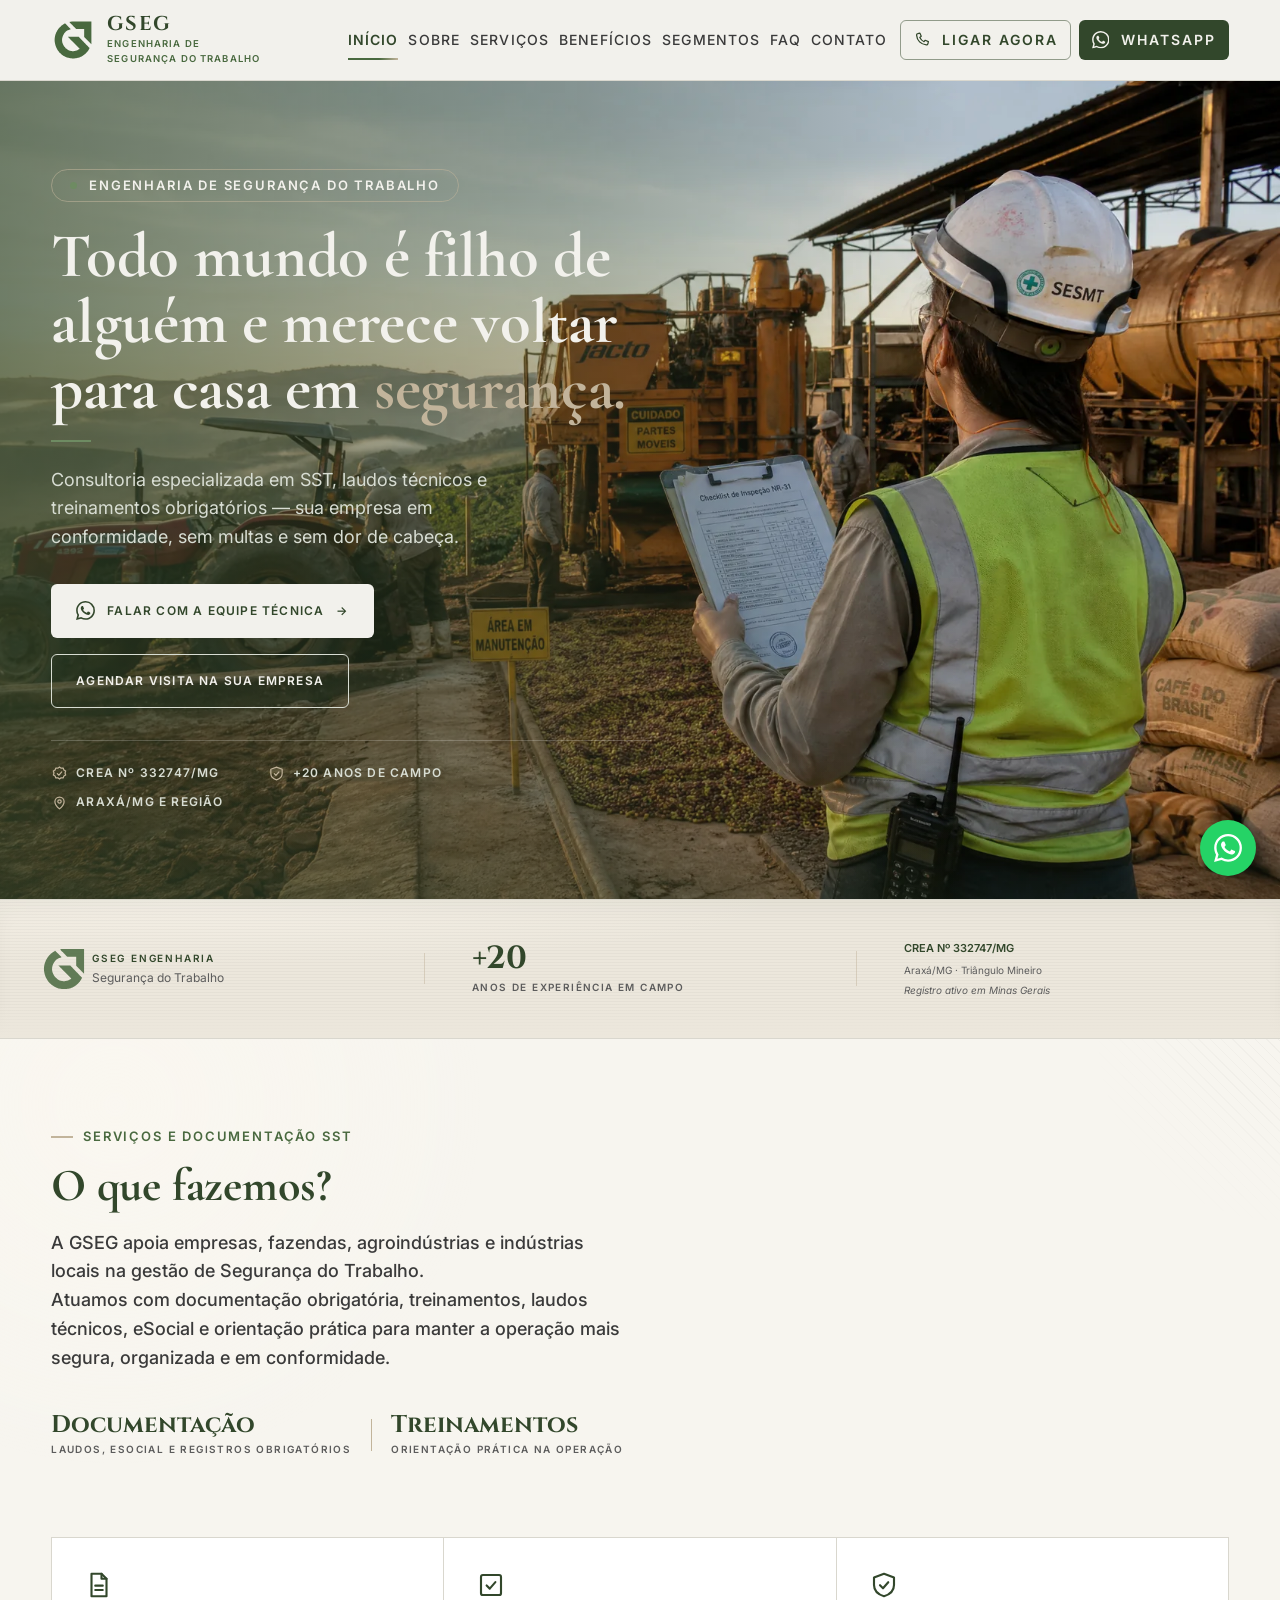
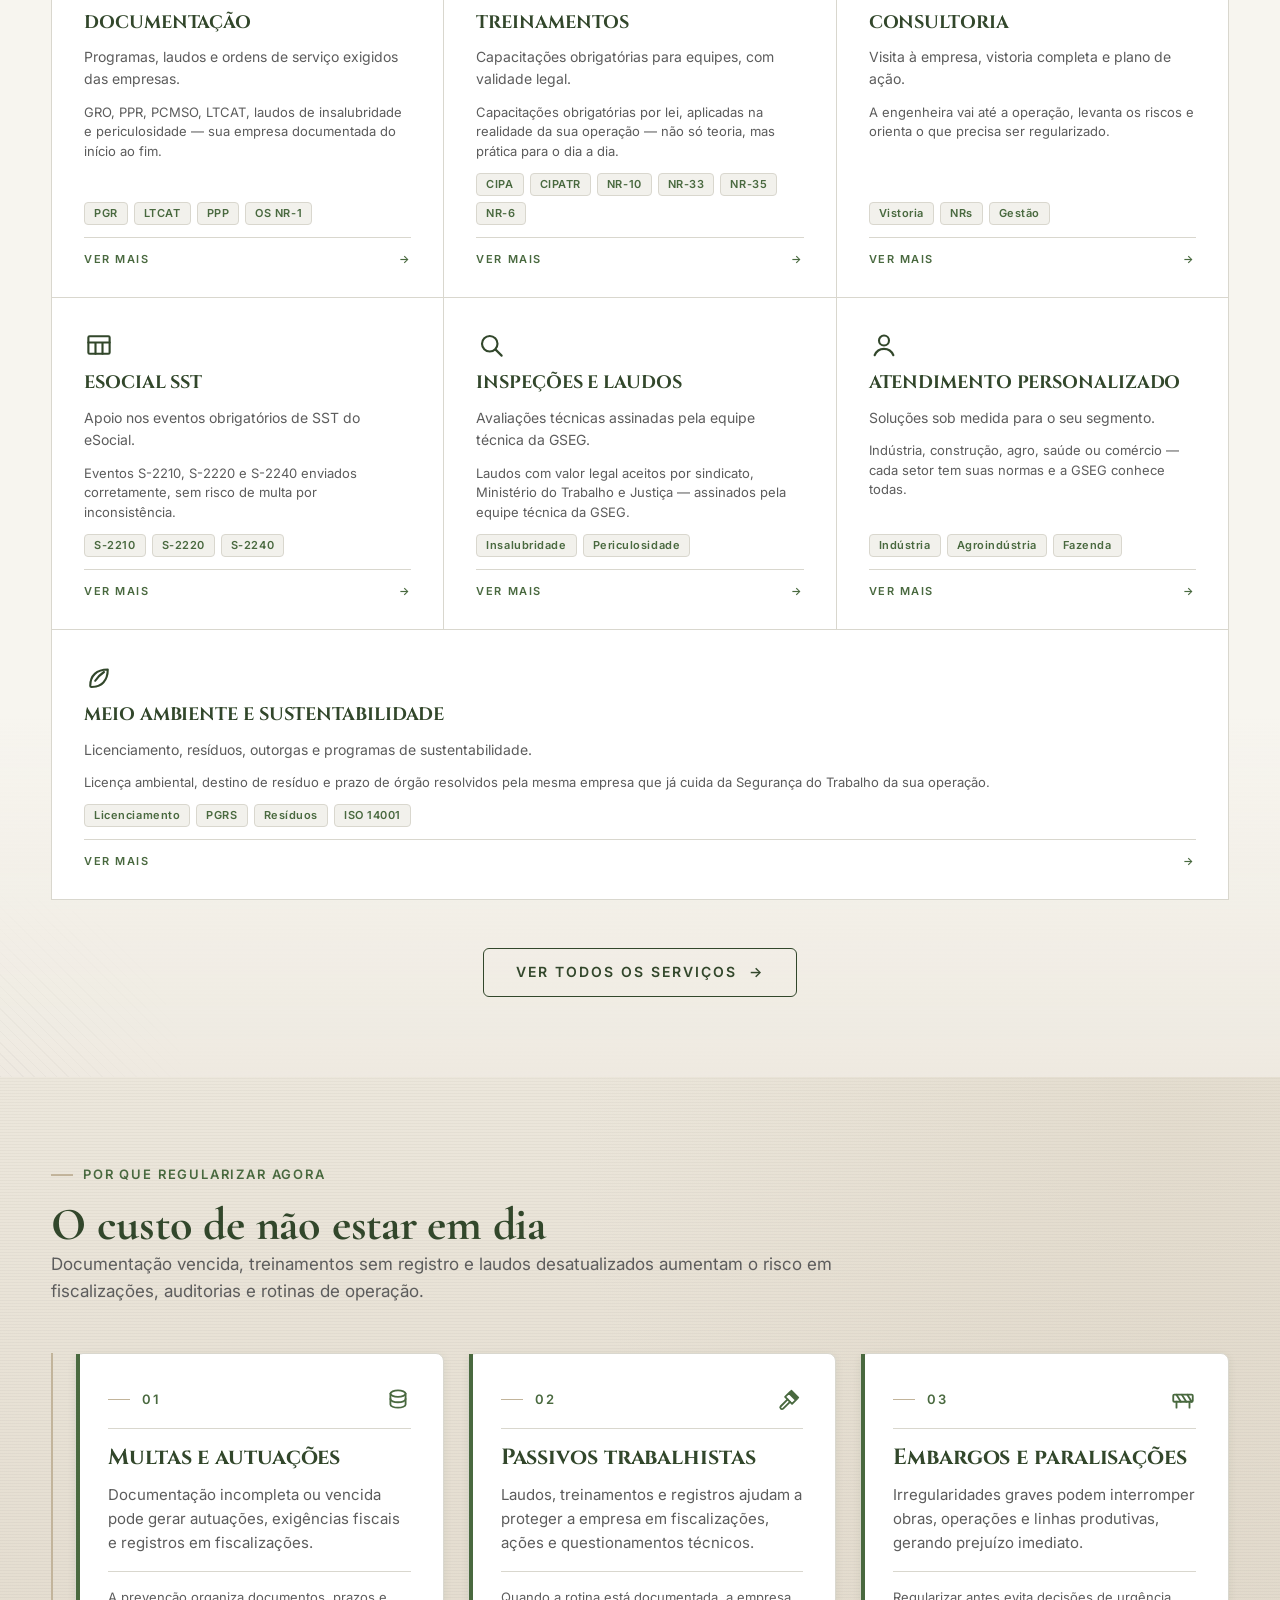
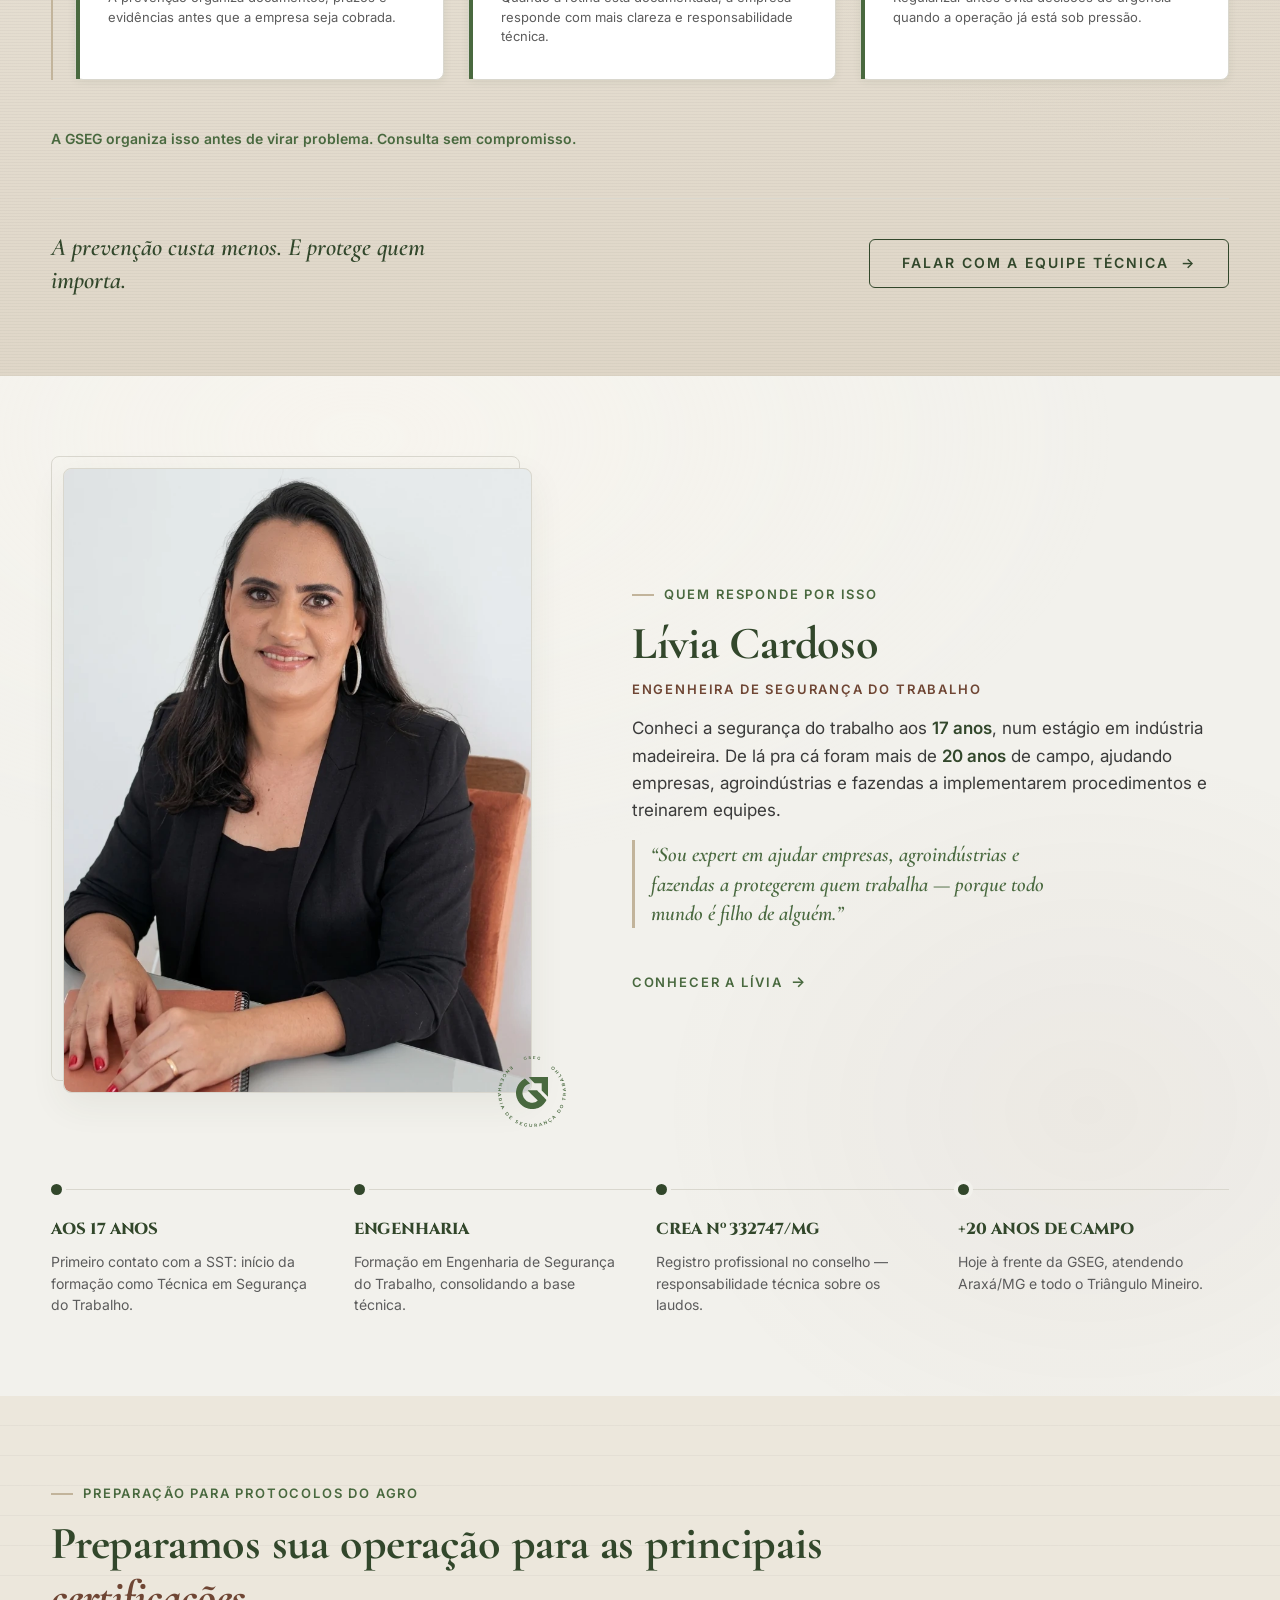
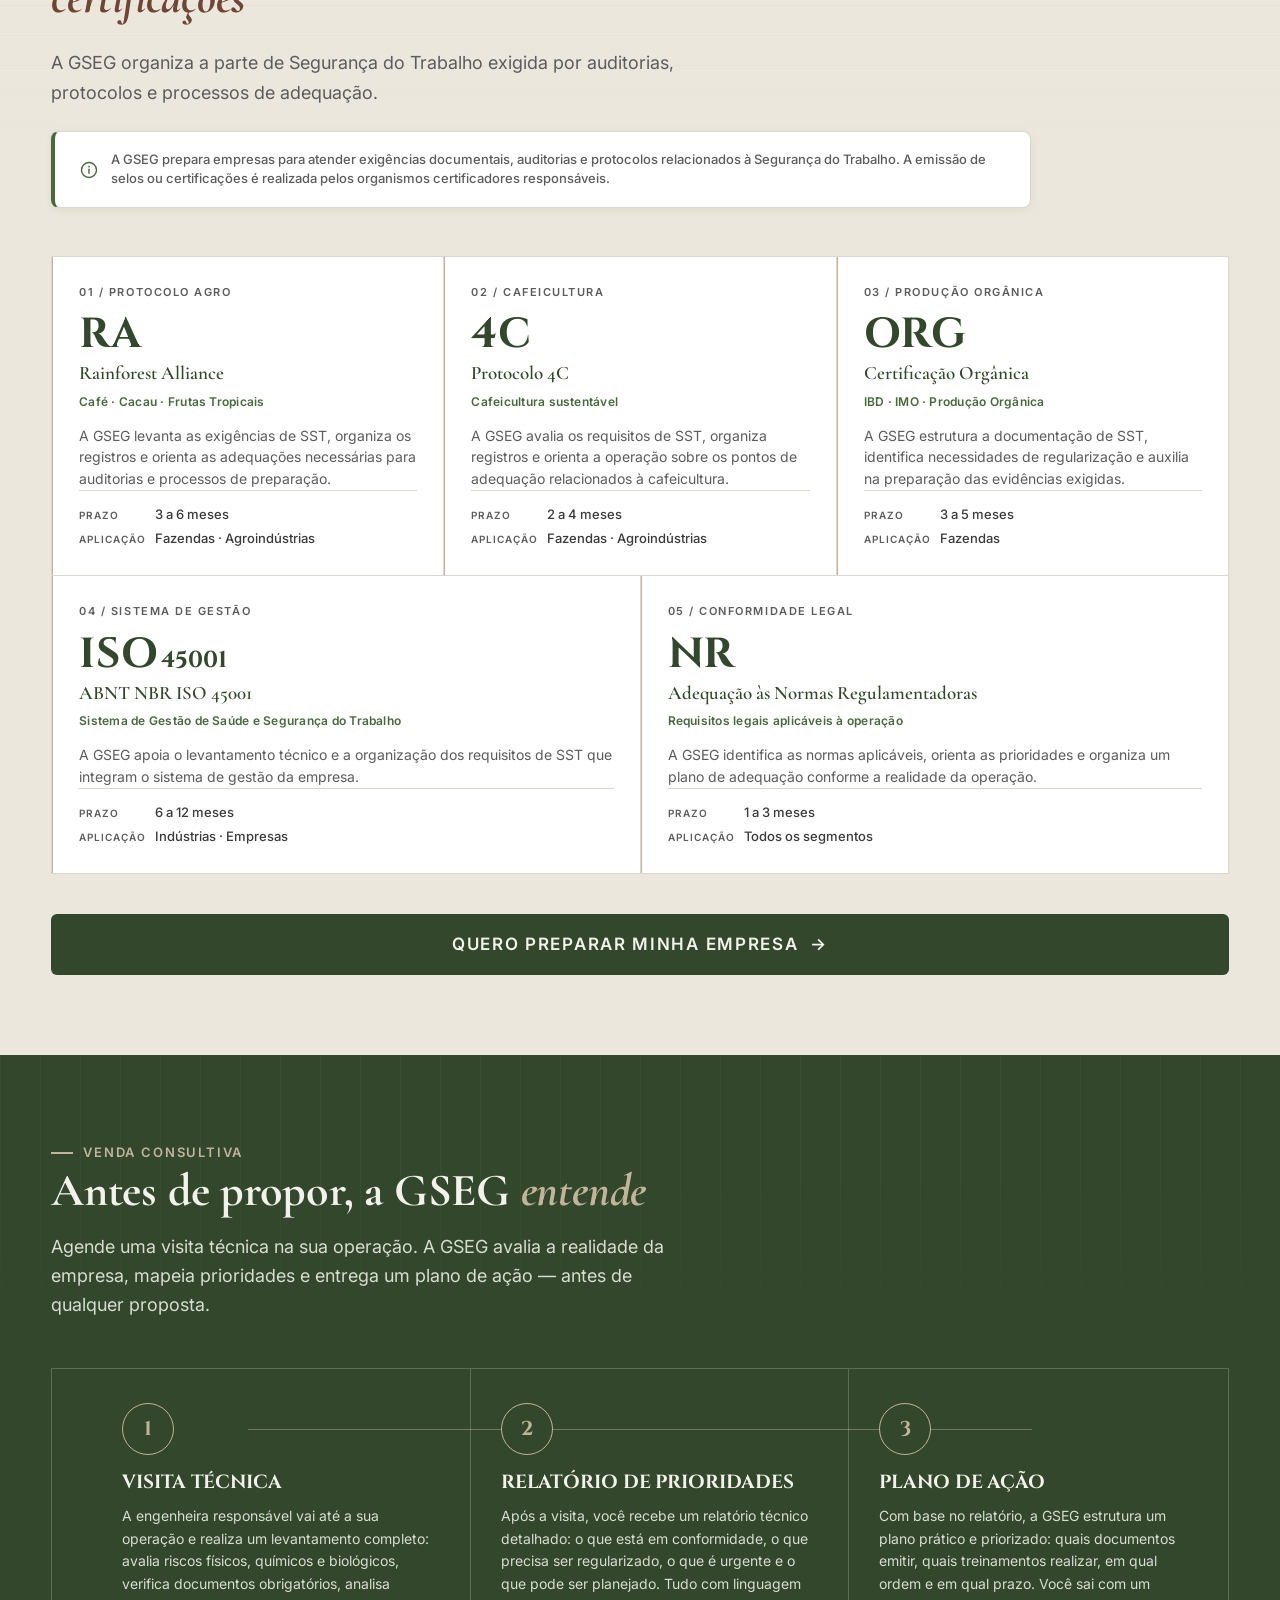
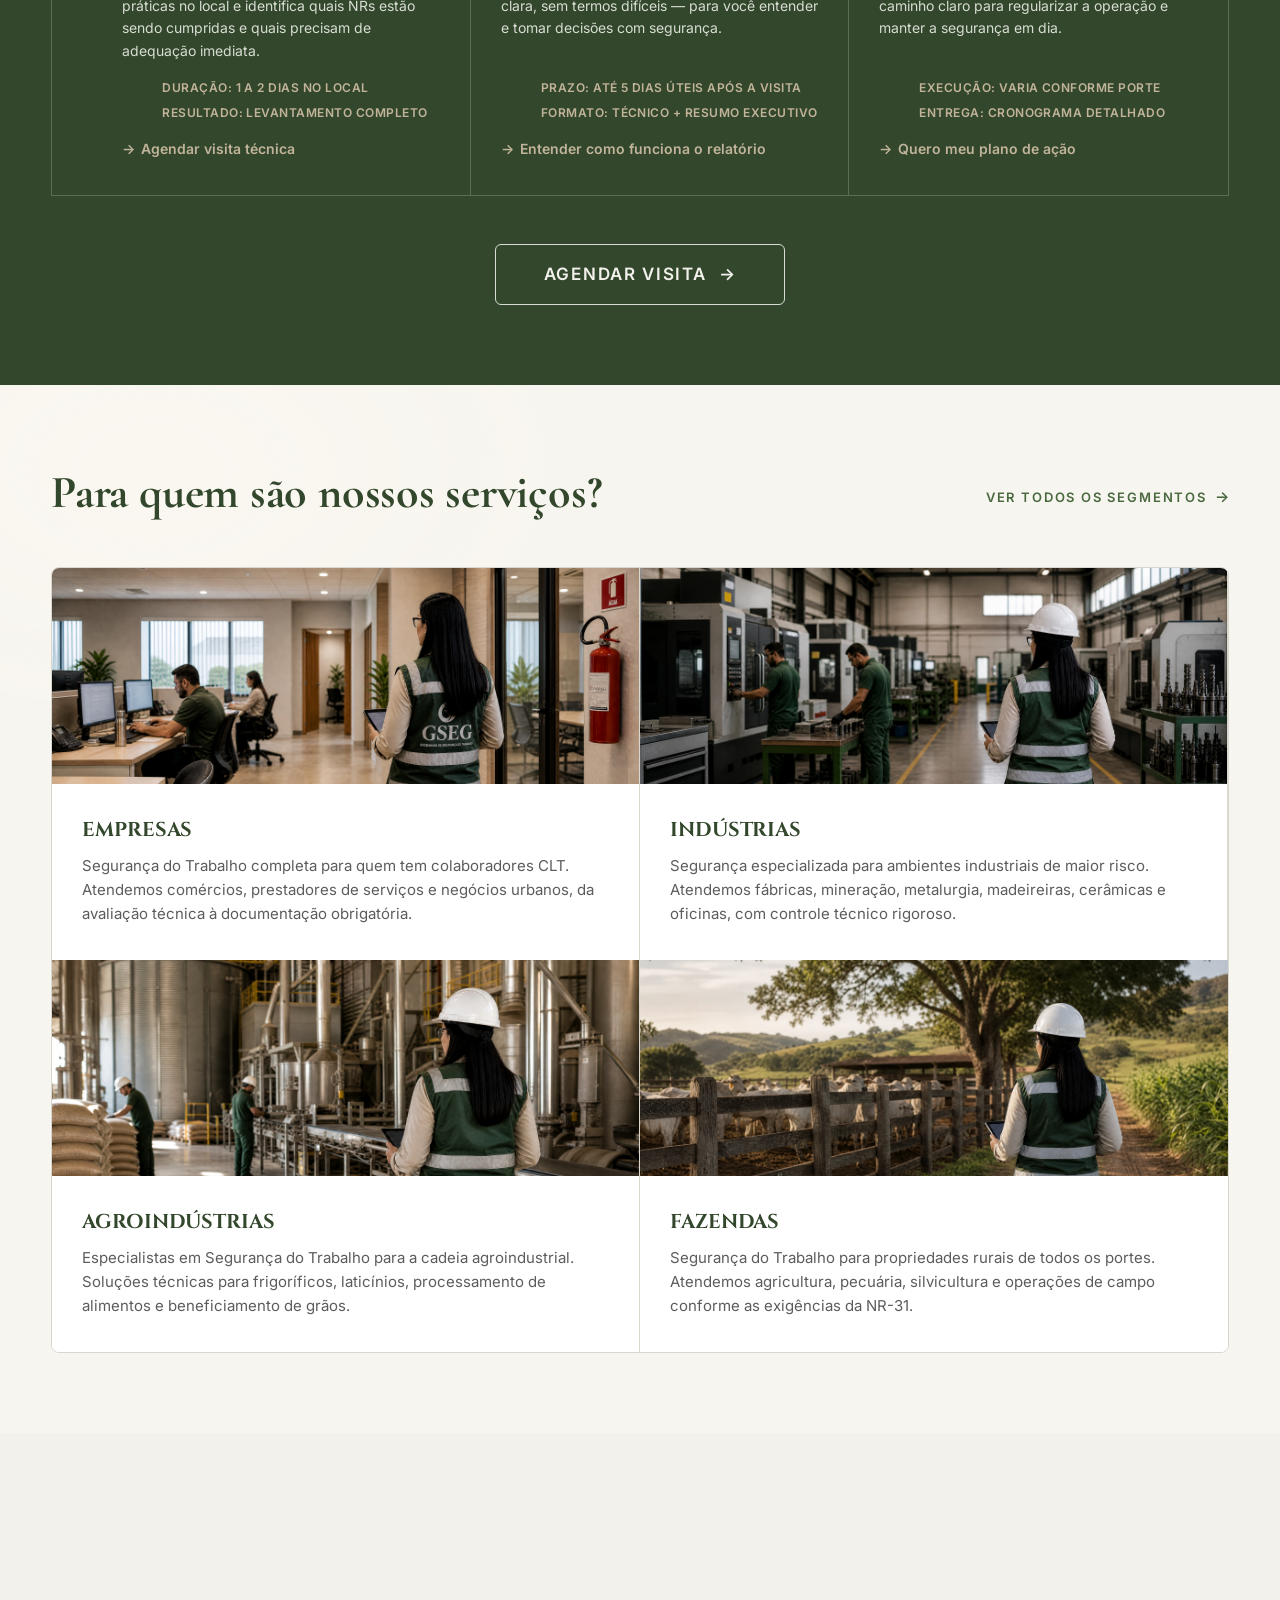
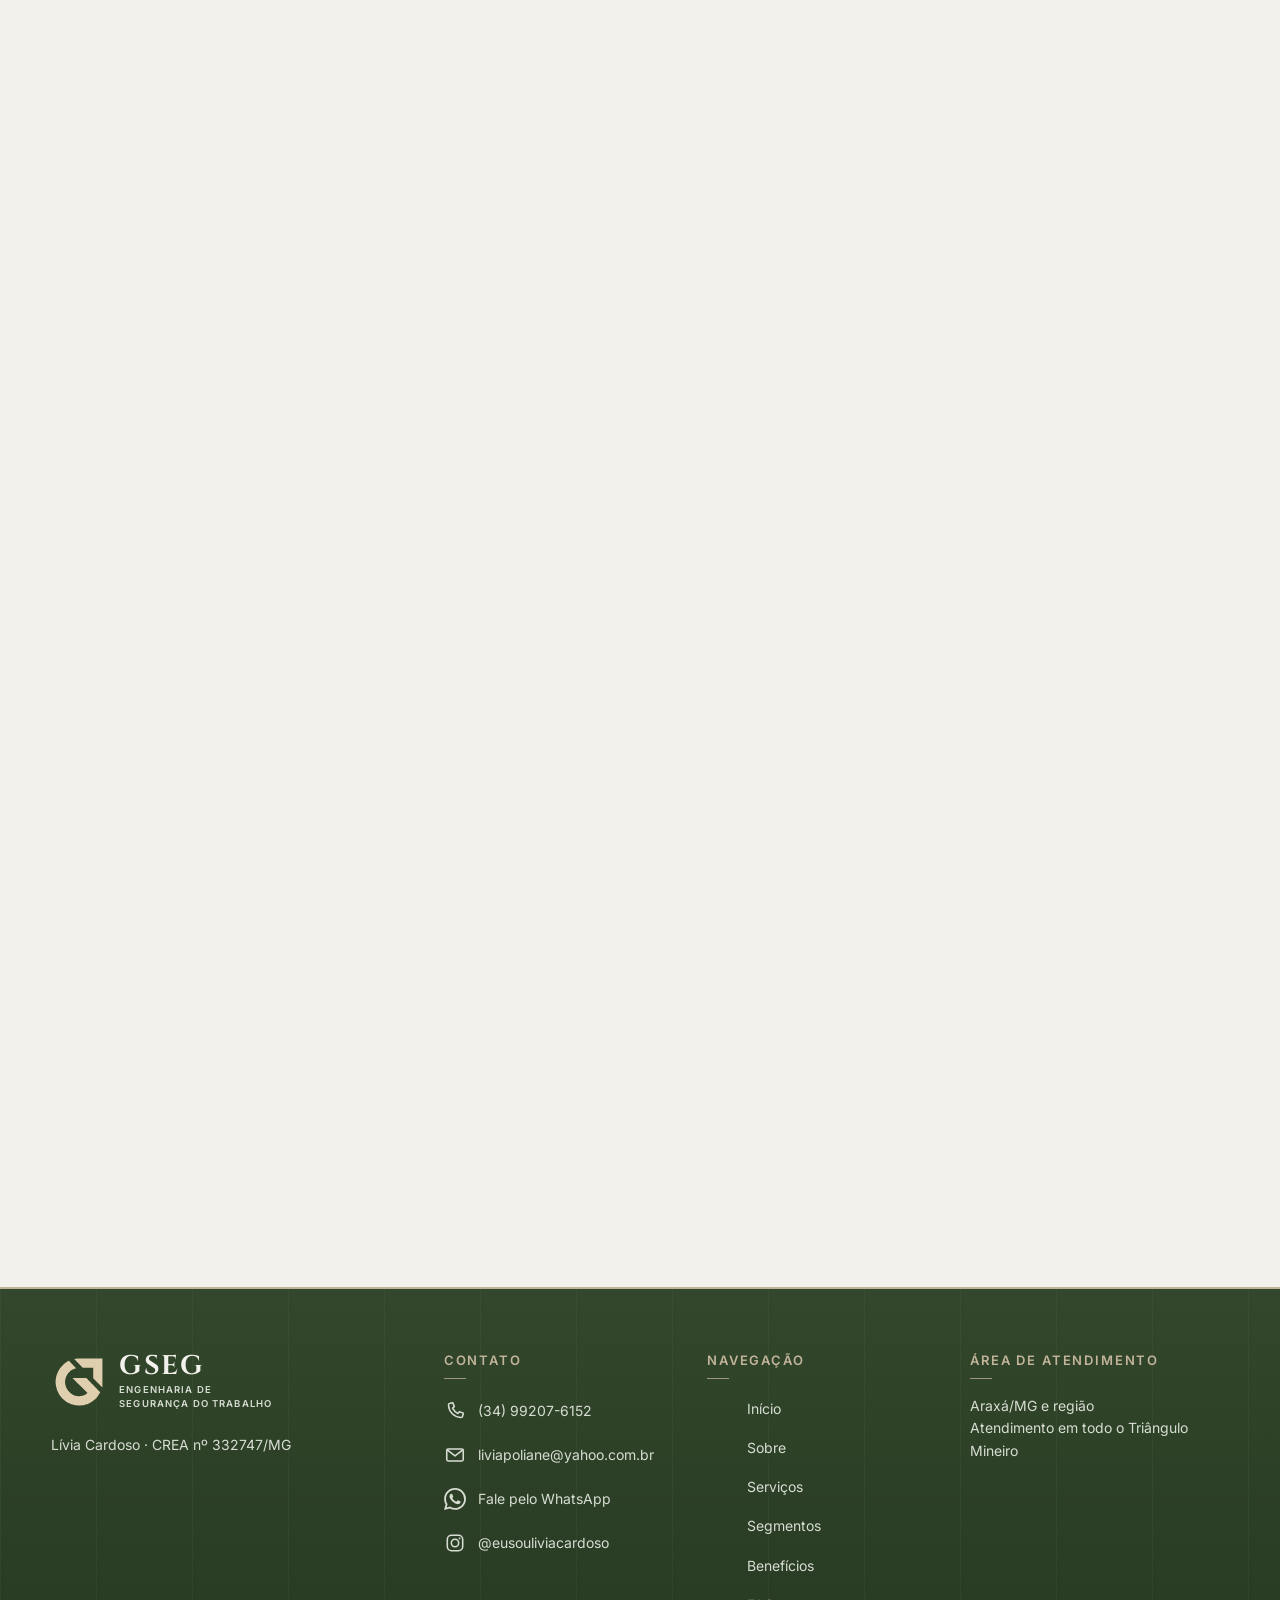
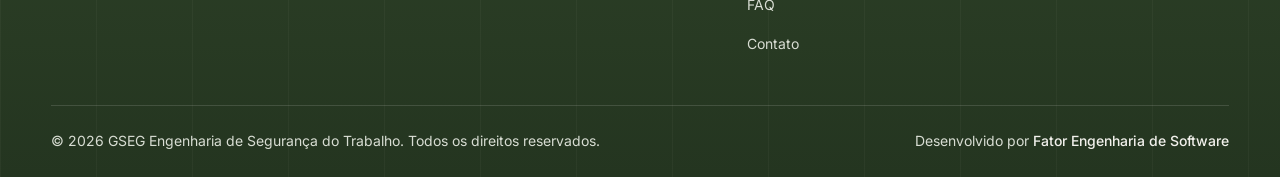
==== commit 0792a3de: "Merge remote-tracking branch 'homologacao/main' into merge-teste/homologacao-5frentes # Conflicts: #" ====
--- a/index.html
+++ b/index.html
@@ -2,6 +2,7 @@
 <html lang="pt-BR">
 <head>
   <meta charset="UTF-8">
+  <meta name="robots" content="noindex, nofollow">
   <meta name="viewport" content="width=device-width, initial-scale=1.0">
   <link rel="preload" as="image" href="assets/images/hero-livia.webp" fetchpriority="high">
 
@@ -62,7 +63,9 @@
   <link rel="stylesheet" href="css/variaveis_LUCAS.css">
   <link rel="stylesheet" href="css/reset.css">
   <link rel="stylesheet" href="css/global.css">
+  <link rel="stylesheet" href="css/refinamento-tokens.css">
   <link rel="stylesheet" href="css/inicio.css">
+  <link rel="stylesheet" href="css/refinamento-home.css">
 </head>
 <body>
   <a href="#conteudo-principal" class="skip-link">Ir para o conteúdo principal</a>
@@ -225,7 +228,7 @@
     </section>
 
     <!-- ========================= S3 · GRID DE SERVIÇOS — "O que fazemos" ========================= -->
-    <section class="secao" aria-labelledby="servicos-titulo">
+    <section class="secao servicos" aria-labelledby="servicos-titulo">
       <div class="container">
         <div class="secao__cab secao__cab--coluna">
           <div>
@@ -306,7 +309,7 @@
     </section>
 
     <!-- ========================= S4 · QUEBRA DE OBJEÇÃO — "O custo de não estar em dia" ========================= -->
-    <section class="secao secao--branca" aria-labelledby="objecao-titulo">
+    <section class="secao objecao" aria-labelledby="objecao-titulo">
       <div class="container">
         <div class="secao__cab">
           <div>
@@ -344,7 +347,7 @@
     </section>
 
     <!-- ========================= S5 · AUTORIDADE — "Quem responde por isso" ========================= -->
-    <section class="secao" aria-labelledby="autoridade-titulo">
+    <section class="secao autoridade" aria-labelledby="autoridade-titulo">
       <div class="container">
         <div class="sobre__inner">
           <div class="sobre__midia">
@@ -402,46 +405,81 @@
         </div>
         <p class="cert__intro">A GSEG organiza a parte de Segurança do Trabalho exigida por auditorias, protocolos e processos de adequação.</p>
         <p class="cert__nota"><svg class="icone" aria-hidden="true" focusable="false"><use href="#i-info"/></svg> A GSEG prepara empresas para atender exigências documentais, auditorias e protocolos relacionados à Segurança do Trabalho. A emissão de selos ou certificações é realizada pelos organismos certificadores responsáveis.</p>
-        <div class="cert__grid">
-          <article class="cert-card">
-            <span class="cert-badge" aria-hidden="true">RA</span>
-            <span class="cert-card__nome">Rainforest Alliance</span>
-            <span class="cert-card__sub">Café · Cacau · Frutas Tropicais</span>
-            <p class="cert-card__texto">A GSEG estrutura a documentação de SST exigida em auditorias e protocolos de fornecimento.</p>
-            <span class="cert-card__prazo">Preparação: 3 a 6 meses</span>
-            <span class="cert-card__tags"><span class="cert-tag">Fazenda</span><span class="cert-tag">Agroindústria</span></span>
+        <div class="cert-catalogo">
+          <article class="cert-ficha">
+            <div class="cert-ficha__ref">01 / Protocolo Agro</div>
+            <div class="cert-ficha__identity">
+              <span class="cert-ficha__sigla" aria-hidden="true">RA</span>
+              <h3 class="cert-ficha__nome">Rainforest Alliance</h3>
+            </div>
+            <p class="cert-ficha__contexto">Café · Cacau · Frutas Tropicais</p>
+            <div class="cert-ficha__copy">
+              <p>A GSEG levanta as exigências de SST, organiza os registros e orienta as adequações necessárias para auditorias e processos de preparação.</p>
+            </div>
+            <dl class="cert-ficha__meta">
+              <div class="cert-ficha__meta-row"><dt>Prazo</dt><dd>3 a 6 meses</dd></div>
+              <div class="cert-ficha__meta-row"><dt>Aplicação</dt><dd>Fazendas · Agroindústrias</dd></div>
+            </dl>
           </article>
-          <article class="cert-card">
-            <span class="cert-badge" aria-hidden="true">4C</span>
-            <span class="cert-card__nome">Protocolo 4C</span>
-            <span class="cert-card__sub">Cafeicultura Sustentável</span>
-            <p class="cert-card__texto">A GSEG apoia a organização dos requisitos de saúde e segurança do trabalho relacionados ao protocolo.</p>
-            <span class="cert-card__prazo">Preparação: 2 a 4 meses</span>
-            <span class="cert-card__tags"><span class="cert-tag">Fazenda</span><span class="cert-tag">Agroindústria</span></span>
+          <article class="cert-ficha">
+            <div class="cert-ficha__ref">02 / Cafeicultura</div>
+            <div class="cert-ficha__identity">
+              <span class="cert-ficha__sigla" aria-hidden="true">4C</span>
+              <h3 class="cert-ficha__nome">Protocolo 4C</h3>
+            </div>
+            <p class="cert-ficha__contexto">Cafeicultura sustentável</p>
+            <div class="cert-ficha__copy">
+              <p>A GSEG avalia os requisitos de SST, organiza registros e orienta a operação sobre os pontos de adequação relacionados à cafeicultura.</p>
+            </div>
+            <dl class="cert-ficha__meta">
+              <div class="cert-ficha__meta-row"><dt>Prazo</dt><dd>2 a 4 meses</dd></div>
+              <div class="cert-ficha__meta-row"><dt>Aplicação</dt><dd>Fazendas · Agroindústrias</dd></div>
+            </dl>
           </article>
-          <article class="cert-card">
-            <span class="cert-badge" aria-hidden="true">ORG</span>
-            <span class="cert-card__nome">Certificação Orgânica</span>
-            <span class="cert-card__sub">IBD · IMO · Produção Orgânica</span>
-            <p class="cert-card__texto">A GSEG organiza a parte de SST ligada às condições de trabalho, registros e evidências para auditorias.</p>
-            <span class="cert-card__prazo">Preparação: 3 a 5 meses</span>
-            <span class="cert-card__tags"><span class="cert-tag">Fazenda</span></span>
+          <article class="cert-ficha">
+            <div class="cert-ficha__ref">03 / Produção Orgânica</div>
+            <div class="cert-ficha__identity">
+              <span class="cert-ficha__sigla" aria-hidden="true">ORG</span>
+              <h3 class="cert-ficha__nome">Certificação Orgânica</h3>
+            </div>
+            <p class="cert-ficha__contexto">IBD · IMO · Produção Orgânica</p>
+            <div class="cert-ficha__copy">
+              <p>A GSEG estrutura a documentação de SST, identifica necessidades de regularização e auxilia na preparação das evidências exigidas.</p>
+            </div>
+            <dl class="cert-ficha__meta">
+              <div class="cert-ficha__meta-row"><dt>Prazo</dt><dd>3 a 5 meses</dd></div>
+              <div class="cert-ficha__meta-row"><dt>Aplicação</dt><dd>Fazendas</dd></div>
+            </dl>
           </article>
-          <article class="cert-card">
-            <span class="cert-badge" aria-hidden="true">ISO</span>
-            <span class="cert-card__nome">ABNT NBR ISO 45001</span>
-            <span class="cert-card__sub">Sistema de Gestão de SST</span>
-            <p class="cert-card__texto">A GSEG apoia a estruturação de requisitos técnicos e documentais ligados ao sistema de gestão de SST.</p>
-            <span class="cert-card__prazo">Preparação: 6 a 12 meses</span>
-            <span class="cert-card__tags"><span class="cert-tag">Indústria</span><span class="cert-tag">Empresa</span></span>
+          <article class="cert-ficha">
+            <div class="cert-ficha__ref">04 / Sistema de Gestão</div>
+            <div class="cert-ficha__identity">
+              <span class="cert-ficha__sigla" aria-hidden="true">ISO<span class="cert-ficha__sigla-sub">45001</span></span>
+              <h3 class="cert-ficha__nome">ABNT NBR ISO 45001</h3>
+            </div>
+            <p class="cert-ficha__contexto">Sistema de Gestão de Saúde e Segurança do Trabalho</p>
+            <div class="cert-ficha__copy">
+              <p>A GSEG apoia o levantamento técnico e a organização dos requisitos de SST que integram o sistema de gestão da empresa.</p>
+            </div>
+            <dl class="cert-ficha__meta">
+              <div class="cert-ficha__meta-row"><dt>Prazo</dt><dd>6 a 12 meses</dd></div>
+              <div class="cert-ficha__meta-row"><dt>Aplicação</dt><dd>Indústrias · Empresas</dd></div>
+            </dl>
           </article>
-          <article class="cert-card">
-            <span class="cert-badge" aria-hidden="true">NR</span>
-            <span class="cert-card__nome">NR Compliance</span>
-            <span class="cert-card__sub">Adequação às NRs do MTE</span>
-            <p class="cert-card__texto">A GSEG faz o levantamento técnico e orienta adequações ligadas às Normas Regulamentadoras aplicáveis.</p>
-            <span class="cert-card__prazo">Preparação: 1 a 3 meses</span>
-            <span class="cert-card__tags"><span class="cert-tag">Todos os segmentos</span></span>
+          <article class="cert-ficha">
+            <div class="cert-ficha__ref">05 / Conformidade Legal</div>
+            <div class="cert-ficha__identity">
+              <span class="cert-ficha__sigla" aria-hidden="true">NR</span>
+              <h3 class="cert-ficha__nome">Adequação às Normas Regulamentadoras</h3>
+            </div>
+            <p class="cert-ficha__contexto">Requisitos legais aplicáveis à operação</p>
+            <div class="cert-ficha__copy">
+              <p>A GSEG identifica as normas aplicáveis, orienta as prioridades e organiza um plano de adequação conforme a realidade da operação.</p>
+            </div>
+            <dl class="cert-ficha__meta">
+              <div class="cert-ficha__meta-row"><dt>Prazo</dt><dd>1 a 3 meses</dd></div>
+              <div class="cert-ficha__meta-row"><dt>Aplicação</dt><dd>Todos os segmentos</dd></div>
+            </dl>
           </article>
         </div>
         <div class="cert__cta">
@@ -507,28 +545,40 @@
         </div>
         <div class="segmentos__grid">
           <a class="seg" href="segmentos.html#empresas">
-            <svg class="icone seg__icone" aria-hidden="true" focusable="false"><use href="#i-building"/></svg>
-            <h3 class="seg__titulo">Empresas</h3>
-            <p class="seg__desc">Comércio, serviços e empresas urbanas com funcionários CLT. Se a sua empresa tem colaboradores, ela tem obrigações de SST — a GSEG cuida de tudo, da avaliação à documentação.</p>
-            <span class="seg__expandido">Ver soluções <span class="seta" aria-hidden="true">→</span></span>
+            <img class="seg__foto seg__foto--v02" src="assets/images/refinement/segments/gseg-seg-empresas-800-v02.png" alt="" width="800" height="450" loading="lazy">
+            <div class="seg__corpo">
+              <h3 class="seg__titulo">Empresas</h3>
+              <p class="seg__desc">Segurança do Trabalho completa para quem tem colaboradores CLT.</p>
+              <p class="seg__desc">Atendemos comércios, prestadores de serviços e negócios urbanos, da avaliação técnica à documentação obrigatória.</p>
+              <span class="seg__expandido">Ver soluções <span class="seta" aria-hidden="true">→</span></span>
+            </div>
           </a>
           <a class="seg" href="segmentos.html#industrias">
-            <svg class="icone seg__icone" aria-hidden="true" focusable="false"><use href="#i-fabrica"/></svg>
-            <h3 class="seg__titulo">Indústrias</h3>
-            <p class="seg__desc">Madeireiras, fábricas, mineração, metal, cerâmica e oficinas mecânicas. Ambientes com máquinas, ruído e agentes que exigem controle técnico rigoroso.</p>
-            <span class="seg__expandido">Ver soluções <span class="seta" aria-hidden="true">→</span></span>
+            <img class="seg__foto seg__foto--v02" src="assets/images/refinement/segments/gseg-seg-industrias-800-v02.jpg" alt="" width="800" height="450" loading="lazy">
+            <div class="seg__corpo">
+              <h3 class="seg__titulo">Indústrias</h3>
+              <p class="seg__desc">Segurança especializada para ambientes industriais de maior risco.</p>
+              <p class="seg__desc">Atendemos fábricas, mineração, metalurgia, madeireiras, cerâmicas e oficinas, com controle técnico rigoroso.</p>
+              <span class="seg__expandido">Ver soluções <span class="seta" aria-hidden="true">→</span></span>
+            </div>
           </a>
           <a class="seg" href="segmentos.html#agroindustrias">
-            <svg class="icone seg__icone" aria-hidden="true" focusable="false"><use href="#i-agro"/></svg>
-            <h3 class="seg__titulo">Agroindústrias</h3>
-            <p class="seg__desc">Processamento de matéria-prima, beneficiamento de grãos, frigoríficos, laticínios, silvicultura e alimentos. Segurança aplicada à cadeia agroindustrial com conhecimento técnico do setor.</p>
-            <span class="seg__expandido">Ver soluções <span class="seta" aria-hidden="true">→</span></span>
+            <img class="seg__foto seg__foto--v02" src="assets/images/refinement/segments/gseg-seg-agroindustrias-800-v02.png" alt="" width="800" height="450" loading="lazy">
+            <div class="seg__corpo">
+              <h3 class="seg__titulo">Agroindústrias</h3>
+              <p class="seg__desc">Especialistas em Segurança do Trabalho para a cadeia agroindustrial.</p>
+              <p class="seg__desc">Soluções técnicas para frigoríficos, laticínios, processamento de alimentos e beneficiamento de grãos.</p>
+              <span class="seg__expandido">Ver soluções <span class="seta" aria-hidden="true">→</span></span>
+            </div>
           </a>
           <a class="seg" href="segmentos.html#fazendas">
-            <svg class="icone seg__icone" aria-hidden="true" focusable="false"><use href="#i-fazenda"/></svg>
-            <h3 class="seg__titulo">Fazendas</h3>
-            <p class="seg__desc">Pecuária, agricultura, silvicultura e operações de campo de pequeno, médio e grande porte. Segurança para trabalhadores rurais com domínio das normas específicas do setor agropecuário.</p>
-            <span class="seg__expandido">Ver soluções <span class="seta" aria-hidden="true">→</span></span>
+            <img class="seg__foto seg__foto--v02" src="assets/images/refinement/segments/gseg-seg-fazendas-800-v02.png" alt="" width="800" height="450" loading="lazy">
+            <div class="seg__corpo">
+              <h3 class="seg__titulo">Fazendas</h3>
+              <p class="seg__desc">Segurança do Trabalho para propriedades rurais de todos os portes.</p>
+              <p class="seg__desc">Atendemos agricultura, pecuária, silvicultura e operações de campo conforme as exigências da NR-31.</p>
+              <span class="seg__expandido">Ver soluções <span class="seta" aria-hidden="true">→</span></span>
+            </div>
           </a>
         </div>
       </div>
@@ -622,6 +672,7 @@
 
     <!-- ========================= S10 · CTA FINAL — frase de propósito EXCLUSIVA ========================= -->
     <section class="cta-final" aria-labelledby="cta-final-titulo">
+      <img class="cta-final__bg" src="assets/images/refinement/backgrounds/gseg-cta-atmosfera-1600-v02.png" alt="" width="1600" height="900" loading="lazy">
       <div class="container cta-final__inner">
         <img class="cta-final__logo" src="assets/brand/logo-claro.svg" alt="GSEG — Engenharia de Segurança do Trabalho" width="143" height="52">
         <p class="cta-final__tagline" id="cta-final-titulo">Proteger pessoas.<br>Fortalecer negócios.</p>
--- a/css/refinamento-tokens.css
+++ b/css/refinamento-tokens.css
@@ -0,0 +1,43 @@
+/* =============================================================================
+   GSEG · refinamento-tokens.css — tokens compartilhados do refinamento visual
+   -----------------------------------------------------------------------------
+   Autoria : Diego — front-end vanilla · FATOR Engenharia de Software
+   Origem  : extraído do :root de refinamento-home.css (item 16 do plano —
+             vault/Marina/refinamento-item16-paginas-internas-gseg_MARINA.md §1).
+   Fonte única dos tokens novos do refinamento — carregado em TODAS as 8
+   páginas (home + 7 internas), logo após global.css. Evita duplicação/
+   divergência entre home e internas (decisão registrada na spec da Marina).
+   Branch: refactor/gseg-refinamento-visual (worktree isolado — NÃO produção).
+   ============================================================================= */
+
+:root {
+  /* ── Neutros complementares (plano §4.1 / Marina §2 — N1 base) ────────────── */
+  --porcelana:    #F7F5EF;
+  --linho-medio:  #ECE7DC;
+  --pedra-quente: #DED5C6;
+
+  /* ── Camadas decorativas (Marina §2 — N2/N4/N7/N8) ─────────────────────────── */
+  --grafite-04:   rgba(58, 58, 58, .04);   /* N2-css — stand-in do grão institucional */
+  --areia-18:     rgba(194, 180, 155, .18); /* N7 — acento radial de canto */
+  --terracota-08: rgba(111, 70, 52, .08);   /* sopro de terracota — aprovado como padrão do S10 em 10/07 */
+
+  /* ── Camada 2 — acabamento S2/S3 (Marina §2, refinamento-s2-s3-camada2) ────── */
+  --luz-quente:      rgba(255, 250, 242, .42); /* iluminação institucional quente — S2 e S3 (lift varia com a base) */
+  --divisor-cred:    rgba(194, 180, 155, .5);  /* areia 50% — divisórias delicadas da S2 */
+  --pedra-transicao: rgba(222, 213, 198, .35); /* pedra-quente 35% — aprofundamento da base da S3 rumo ao S4 */
+
+  /* ── S5/S6 (Marina §3, refinamento-s5-s6) ──────────────────────────────────── */
+  --terracota-05: rgba(111, 70, 52, .05); /* forma orgânica quente da S5 (Humana) — token do plano §4.1 */
+
+  /* ── S7/S8/S9 (Marina, refinamento-s7-s8-s9) ───────────────────────────────── */
+  --grao-claro:   rgba(242, 241, 236, .04); /* grão estrutural claro sobre superfícies escuras (S7) — contraparte de --grafite-04 */
+  --trilha-passo: rgba(194, 180, 155, .45); /* trilha de progressão 1→2→3 (areia 45%) sobre o verde da S7 */
+
+  /* ── Sombra da marca sobre neutro (Marina §2 — N5/N6; NUNCA cinza) ─────────── */
+  --shadow-soft: 0 12px 36px rgba(50, 71, 43, .07);
+
+  /* ── Movimento (plano §4.1 / Marina §6 — escala do refinamento) ────────────── */
+  --motion-fast: 160ms ease;
+  --motion-base: 220ms ease; /* auditoria premium 13/07: 240→220, teto da faixa "card" (180-220ms) */
+  --motion-slow: 420ms cubic-bezier(.2, .7, .2, 1);
+}
--- a/css/inicio.css
+++ b/css/inicio.css
@@ -81,6 +81,7 @@
   letter-spacing: var(--ls-caps);
   text-transform: uppercase;
   color: var(--verde-musgo);
+  transition: color var(--transition); /* auditoria premium 13/07: nao tinha transition, trocava de cor instantaneo */
 }
 .link-seta:hover { color: var(--verde-floresta); }
 .link-seta .seta { font-size: 15px; letter-spacing: 0; }
@@ -439,7 +440,7 @@
 .diag .h2 { color: var(--texto-claro); }
 .diag .h2 em { color: var(--areia); }
 .diag__sub { font-size: var(--fs-body); color: var(--texto-claro-2); max-width: 58ch; margin-top: var(--space-4); }
-.passos { display: grid; grid-template-columns: 1fr; gap: 0; border: 1px solid var(--linha-clara); border-radius: var(--radius-card); overflow: hidden; }
+.passos { display: grid; grid-template-columns: 1fr; gap: 0; border: 1px solid var(--linha-clara); border-radius: 0; overflow: hidden; } /* auditoria premium 13/07: era --radius-card (8px) — bloco de protocolo/etapas e elemento tecnico, nao card visual */
 .passo { position: relative; padding: var(--space-6); border-bottom: 1px solid var(--linha-clara); }
 .passo:last-child { border-bottom: none; }
 .passo__num { display: flex; align-items: center; justify-content: center; width: 46px; height: 46px; border: 1.5px solid var(--areia); border-radius: 50%; font-family: var(--font-display); font-weight: var(--fw-bold); font-size: 18px; line-height: 1; color: var(--areia); margin-bottom: var(--space-4); }
@@ -461,7 +462,7 @@
 
 /* ═══════════════════ S9 · FAQ teaser (acordeão · anima height) ═══════════════════ */
 .faq__lista { max-width: 780px; margin-inline: auto; }
-.faq__item { background: var(--branco); border: 1px solid var(--borda); border-radius: var(--radius-card); margin-bottom: var(--space-4); overflow: hidden; transition: border-color var(--transition-card), box-shadow var(--transition-card); }
+.faq__item { background: var(--branco); border: 1px solid var(--borda); border-radius: var(--radius-card); margin-bottom: var(--space-4); overflow: hidden; transition: border-color var(--transition-faq), box-shadow var(--transition-faq); } /* auditoria premium 13/07: era --transition-card (160ms), alinhado a --transition-faq (220ms) como a pagina FAQ */
 .faq__cab { margin: 0; }
 .faq__pergunta { display: flex; align-items: center; gap: var(--space-4); width: 100%; min-height: 64px; padding: var(--space-4) var(--space-5); background: none; border: none; text-align: left; cursor: pointer; }
 .faq__num { font-family: var(--font-display); font-weight: var(--fw-display); font-size: 24px; line-height: 1; color: var(--areia); flex: none; }
@@ -637,82 +638,195 @@
 .logo-mark-gseg svg,
 .logo-mark-gseg img { width: 132px; height: 132px; }
 
-/* #5 · S6 — certificações: cards ricos, grade 3+2 centralizada */
-.cert__grid { display: flex; flex-direction: column; gap: 20px; }
-.cert-card {
+/* #5 · S6 — certificações: catálogo técnico contínuo (refinamento 11/07,
+   2ª rodada — vault/Diego, briefing do Riarley: "cards" viram "fichas" de
+   um catálogo único, zero border-radius, zero sombra individual, bordas
+   compartilhadas via grid gap:1px (mesmo truque de .segmentos__grid/
+   .cards-servicos). Reduz altura mobile (era 2 parágrafos + zonas soltas,
+   agora 1 parágrafo compacto + sigla/nome na mesma linha). Atmosfera da
+   seção (refinamento-home.css: fundo linho-médio, réguas de fundo)
+   intocada. */
+.cert-catalogo {
+  display: grid;
+  grid-template-columns: repeat(6, 1fr);
+  gap: 1px;
+  background: var(--cor-borda);
+  border: 1px solid var(--cor-borda);
+}
+.cert-ficha:nth-child(1),
+.cert-ficha:nth-child(2),
+.cert-ficha:nth-child(3) { grid-column: span 2; } /* 1ª linha: 3 fichas × 2 = 6 */
+.cert-ficha:nth-child(4),
+.cert-ficha:nth-child(5) { grid-column: span 3; } /* 2ª linha: 2 fichas × 3 = 6, sem célula vazia */
+
+.cert-ficha {
   display: flex;
   flex-direction: column;
-  align-items: flex-start;
-  text-align: left;
-  gap: 0;
-  min-height: 280px;
-  padding: 28px;
+  min-width: 0;
+  padding: 26px;
   background: var(--branco);
-  border: 1px solid var(--cor-borda);
-  border-radius: var(--radius);
-  transition: border-color 200ms ease, box-shadow 200ms ease;
-}
-.cert-card:hover { border-color: var(--verde-marca); box-shadow: 0 4px 16px rgba(var(--verde-marca-rgb), .12); }
-.cert-badge {
+  border-left: 1px solid var(--areia); /* identidade + gancho do hover (engrossa) */
+  transition: border-left-width 200ms ease, border-left-color 200ms ease, background-color 200ms ease;
+}
+
+/* Zona 1 — identificação técnica (índice + categoria, 1 linha só) */
+.cert-ficha__ref {
+  margin-bottom: 14px;
+  font-family: var(--font-body);
+  font-size: 11px;
+  font-weight: var(--fw-semibold);
+  letter-spacing: .14em;
+  text-transform: uppercase;
+  line-height: 1.4;
+  color: var(--cor-texto-medio);
+}
+
+/* Zona 2 — sigla (monograma tipográfico, sem container) + nome. Empilhados
+   no desktop, lado a lado no mobile (media query abaixo). */
+.cert-ficha__identity { display: flex; flex-direction: column; gap: 6px; }
+.cert-ficha__sigla {
+  font-family: var(--font-display);
+  font-weight: var(--fw-bold);
+  font-size: 42px;
+  line-height: 1;
+  letter-spacing: .02em;
+  color: var(--verde-floresta);
+}
+.cert-ficha__sigla-sub { font-size: .55em; letter-spacing: 0; margin-left: 2px; }
+.cert-ficha__nome {
+  margin: 0;
+  font-family: var(--font-accent);
+  font-weight: var(--fw-semibold);
+  font-size: 19px;
+  line-height: 1.15;
+  color: var(--verde-floresta);
+}
+
+/* Zona 3 — contexto */
+.cert-ficha__contexto {
+  margin: 10px 0 0;
+  font-family: var(--font-body);
+  font-size: 12px;
+  font-weight: var(--fw-semibold);
+  letter-spacing: .02em;
+  line-height: 1.4;
+  color: var(--verde-musgo);
+}
+
+/* Zona 4 — corpo, 1 parágrafo compacto; flex:1 empurra a meta pro rodapé */
+.cert-ficha__copy { margin-top: 14px; flex: 1 1 auto; }
+.cert-ficha__copy p {
+  margin: 0;
+  font-family: var(--font-body);
+  font-size: 14px;
+  line-height: 1.55;
+  color: var(--cor-texto-medio);
+}
+
+/* Zona 5 — meta documental, rótulo + valor em linha (não empilhado) */
+.cert-ficha__meta {
+  margin-top: auto;
+  padding-top: 14px;
+  border-top: 1px solid var(--cor-borda);
   display: flex;
-  align-items: center;
-  justify-content: center;
-  width: 56px;
-  height: 56px;
-  border: 1.5px solid var(--verde-marca);
-  border-radius: 50%;
-  color: var(--verde-marca);
-  flex: none;
-}
-.cert-badge .icone { width: 32px; height: 32px; }
-.cert-card__nome {
-  margin-top: 16px;
-  font-family: var(--font-body);
-  font-size: 14px;
-  font-weight: var(--fw-bold);
-  letter-spacing: .06em;
+  flex-direction: column;
+  gap: 6px;
+}
+.cert-ficha__meta-row {
+  display: grid;
+  grid-template-columns: 68px 1fr;
+  column-gap: 8px;
+  align-items: baseline;
+}
+.cert-ficha__meta dt {
+  margin: 0;
+  font-family: var(--font-body);
+  font-size: 10px;
+  font-weight: var(--fw-semibold);
+  letter-spacing: .1em;
   text-transform: uppercase;
-  line-height: 1.3;
-  color: var(--verde-floresta);
-}
-.cert-card__sub {
-  margin-top: 4px;
-  font-family: var(--font-body);
-  font-size: 12px;
-  font-weight: var(--fw-regular);
   color: var(--cor-texto-medio);
 }
-.cert-card__texto {
-  margin-top: 12px;
-  font-size: 14px;
-  line-height: 1.65;
-  color: var(--cor-texto-medio);
-  flex-grow: 1;
-}
-.cert-card__prazo {
-  width: 100%;
-  margin-top: 16px;
-  padding-top: 12px;
-  border-top: 1px solid var(--cor-borda);
-  font-size: 12px;
-  font-weight: var(--fw-semibold);
-  letter-spacing: .06em;
-  text-transform: uppercase;
-  color: var(--verde-marca);
-}
-.cert-card__tags { display: flex; flex-wrap: wrap; gap: 8px; margin-top: 8px; }
-.cert-tag {
-  padding: 4px 10px;
-  border: 1px solid var(--cor-borda);
-  border-radius: 20px;
-  font-family: var(--font-body);
-  font-size: 11px;
+.cert-ficha__meta dd {
+  margin: 0;
+  font-family: var(--font-body);
+  font-size: 13px;
   font-weight: var(--fw-medium);
-  color: var(--cor-texto-medio);
-  white-space: nowrap;
-}
+  line-height: 1.4;
+  color: var(--grafite);
+}
+
+/* Hover/foco — faixa lateral engrossa (prioridade explícita do Riarley sobre
+   a inversão total pra verde: a S6 tem texto pra ler, inversão competia com
+   a leitura). Nunca cinza, nunca sombra, nunca zoom/rotação. */
+.cert-ficha:hover,
+.cert-ficha:focus-within {
+  border-left-width: 4px;
+  border-left-color: var(--verde-musgo);
+  background: var(--porcelana);
+}
+.cert-ficha:hover .cert-ficha__sigla,
+.cert-ficha:focus-within .cert-ficha__sigla { color: var(--verde-floresta); }
+
 .cert__cta { display: flex; justify-content: center; margin-top: 40px; }
 .cert__cta .btn { width: 100%; }
+
+@media (max-width: 899px) {
+  .cert-catalogo {
+    display: block;
+    background: var(--branco);
+    border: none;
+  }
+  .cert-ficha {
+    position: relative;
+    border-left: none;
+    padding: 16px 14px;
+  }
+  .cert-ficha:hover,
+  .cert-ficha:focus-within { background: var(--porcelana); }
+
+  /* Divisória editorial entre fichas (refinamento 11/07, 3ª rodada): troca o
+     border-bottom simples por uma linha fina + um trecho curto de acento
+     terracota — único uso de terracota desta rodada, concentrado aqui, pra
+     não virar cor dominante. Recuada das laterais (não encosta na borda da
+     tela). Sem pseudo na 1ª ficha (não há divisória "antes" dela). */
+  .cert-ficha + .cert-ficha::before {
+    content: "";
+    position: absolute;
+    top: 0; left: 18px; right: 18px;
+    height: 1px;
+    background: var(--areia);
+    opacity: .65;
+  }
+  .cert-ficha + .cert-ficha::after {
+    content: "";
+    position: absolute;
+    top: 0; left: 18px;
+    width: 28px;
+    height: 2px;
+    background: var(--terracota);
+    opacity: .85;
+  }
+
+  .cert-ficha__identity {
+    display: grid;
+    grid-template-columns: auto 1fr;
+    align-items: baseline;
+    column-gap: 12px;
+  }
+  .cert-ficha__sigla { font-size: 32px; }
+  .cert-ficha__nome { font-size: 18px; font-weight: var(--fw-bold); } /* 600->700: mais peso relativo sem crescer em altura */
+  .cert-ficha__contexto { margin-top: 4px; }
+  .cert-ficha__meta dd { color: var(--verde-musgo); } /* era --grafite — reforça a paleta, token já existente */
+}
+
+@media (min-width: 900px) {
+  .cert-ficha { padding: 28px 26px; }
+}
+
+@media (prefers-reduced-motion: reduce) {
+  .cert-ficha { transition: none; }
+}
 
 /* #6 · S7 — metadados + CTA por card (sobre fundo verde: acentos em areia) */
 .passo { display: flex; flex-direction: column; }
@@ -736,7 +850,7 @@
   font-size: 14px;
   font-weight: var(--fw-semibold);
   color: var(--areia);
-  transition: gap 200ms ease, color 200ms ease;
+  transition: gap var(--transition), color var(--transition); /* auditoria premium 13/07: era 200ms cru, alinhado a --transition (180ms, faixa seta/link) */
 }
 .passo__cta:hover { gap: 10px; color: var(--texto-claro); }
 
--- a/css/refinamento-home.css
+++ b/css/refinamento-home.css
@@ -0,0 +1,632 @@
+/* =============================================================================
+   GSEG · refinamento-home.css — refinamento visual da home (branch de trabalho)
+   -----------------------------------------------------------------------------
+   Autoria : Diego — front-end vanilla · FATOR Engenharia de Software
+   Origem  : vault/Marina/prototipo-etapa2-s4-s8-s10_MARINA.md (S4/S8/S10) +
+             vault/Marina/refinamento-s2-s3-home-gseg_MARINA.md (S2/S3) +
+             .claude/clientes/gseg/plano-refinamento-visual-home_REFERENCIA.md.
+   Branch  : refactor/gseg-refinamento-visual (worktree isolado — NÃO produção
+             ainda: S8/S10 usam fotos placeholder até o Lucas gerar as reais).
+   Carregado DEPOIS de inicio.css (ver index.html <head>).
+
+   Tokens migraram para `refinamento-tokens.css` (carregado antes deste, logo
+   após global.css, em todas as 8 páginas — item 16 do plano, decisão da
+   Marina em vault/Marina/refinamento-item16-paginas-internas-gseg_MARINA.md
+   §1: fonte única evita duplicação/divergência entre home e internas). Aqui
+   só ficam as regras específicas da home (seções numeradas abaixo).
+
+   ⚠️ FOTOS PLACEHOLDER — as 5 fotografias reais (4 de Segmentos + 1 do CTA)
+   ainda NÃO existem (só os callsheets de prompt do Lucas, sem ferramenta de
+   geração disponível nesta sessão). Os <img> abaixo apontam para SVGs de
+   placeholder em assets/images/refinement/{segments,backgrounds}/ — mesma tag
+   <img>, mesmas dimensões-alvo (800×450 / 1600×900); quando a foto real
+   existir, troca-se SOMENTE o atributo src (extensão .webp), nada de HTML/CSS
+   muda. Convenção de nome mantida (gseg-<tipo>-<variante>-<breakpoint>-v01),
+   com extensão .svg em vez de .webp só enquanto o placeholder estiver ativo.
+   ============================================================================= */
+
+/* =============================================================================
+   1 · S4 · RISCOS — fundo neutro quente institucional (item 1/2/3/4 do checklist)
+   ============================================================================= */
+
+/* Item 2 — fundo .objecao: N7 (acento areia canto) + N2-css (grão, fallback sem
+   asset) + N1 (base linho-médio → pedra-quente). Texto de leitura fica na ponta
+   clara (topo) — não inverter a direção do gradiente (contraste do
+   .objecao__intro cai pra ~4.5:1 na base; ~5.5:1 no topo). */
+.objecao {
+  background:
+    radial-gradient(82% 120% at 92% 6%, var(--areia-18) 0%, transparent 58%),
+    repeating-linear-gradient(0deg, var(--grafite-04) 0 1px, transparent 1px 3px),
+    linear-gradient(176deg, var(--linho-medio) 0%, var(--pedra-quente) 100%);
+  background-size: auto, auto, auto;
+  background-repeat: no-repeat, repeat, no-repeat;
+}
+
+/* Item 3 — régua documental (N4), assinatura de S4. Só ≥900px (respiro lateral).
+   Ancorada em left:0 dentro de um padding-left de 24px no próprio .riscos —
+   optei direto pelo fallback que a própria Marina liberou no doc ("se colidir
+   com o container, ancorar em left:0 dentro de padding-left:24px") em vez do
+   valor primário "left:-24px", porque o Eyes/Playwright não rodou nesta sessão
+   (bug de fork do Bash, ver relatório) e eu não tinha como validar no render
+   se -24px vazava do container. Fica registrado para a Marina conferir no
+   screenshot antes de aprovar — se -24px também funcionar bem, dá pra trocar. */
+@media (min-width: 900px) {
+  .riscos {
+    position: relative;
+    padding-left: 24px;
+  }
+  .riscos::before {
+    content: "";
+    position: absolute;
+    top: 0;
+    bottom: 0;
+    left: 0;
+    width: 2px;
+    background: var(--areia);
+  }
+}
+
+/* Item 4 — elevação de sombra no hover do card .risco (N5→N6), sem transform
+   (evita pulo). Só faz sentido no card de desktop (mobile é lista sem sombra). */
+.risco {
+  transition: box-shadow var(--motion-base);
+}
+@media (min-width: 900px) {
+  .risco:hover,
+  .risco:focus-within {
+    box-shadow: var(--shadow-soft);
+  }
+}
+
+/* =============================================================================
+   2 · S8 · SEGMENTOS — faixa fotográfica full-bleed nos 4 cards (itens 5/6/7/8)
+   ============================================================================= */
+
+/* Item 6 — fundo da seção: porcelana lisa (a foto é a textura, sem grão aqui).
+   Camada 2 (11/07, refinamento-s7-s8-s9): S8 era a única seção clara sem o
+   acabamento que S3/S5/S6 já têm. +isolation +luz de cabeçalho, discreta
+   sobre porcelana (mesmo sistema de S3) — amortece a transição S7(verde)→S8.
+   Fotos/cards/hover/grade/reveal continuam intocados, zero textura aqui
+   (a foto é a textura, regra da atmosfera Setorial). */
+.segmentos {
+  position: relative;
+  isolation: isolate;
+  background:
+    radial-gradient(60% 45% at 12% 8%, var(--luz-quente) 0%, transparent 58%),
+    var(--porcelana);
+}
+
+/* Item 7 — reestrutura full-bleed: o <a class="seg"> perde o padding (que agora
+   vive em .seg__corpo) e ganha overflow:hidden pra recortar a foto + conter o
+   scale do hover. Propriedades não redeclaradas aqui (border-right/bottom,
+   background, transition) seguem vindas de inicio.css — cascata por
+   propriedade, não por regra. */
+.seg {
+  padding: 0;
+  overflow: hidden;
+}
+.seg__corpo {
+  padding: var(--space-6); /* 32px — mobile; ver override desktop abaixo */
+}
+@media (min-width: 900px) {
+  .seg__corpo {
+    padding: 34px 30px; /* preserva o respiro desktop original do .seg (inicio.css:559) */
+  }
+}
+
+/* Editorial (Riarley, 10/07, 2ª rodada): a copy virou 2 frases curtas por
+   card (benefício → especialização/segmentos), cada uma seu <p class="seg__desc">
+   — troca a estratégia "encolher a fonte pra caber texto longo" (1ª rodada,
+   13px) por "texto curto o bastante pra usar fonte confortável". Título
+   (.seg__titulo) NÃO muda de tamanho. Só <900px — desktop segue o ajuste
+   próprio de inicio.css:561 (15px), não mexido aqui. */
+@media (max-width: 899px) {
+  .seg__desc {
+    font-size: 16px;
+    line-height: 1.5;
+  }
+  .seg__desc + .seg__desc {
+    margin-top: 8px; /* respiro entre a frase de benefício e a de especialização */
+  }
+}
+
+.seg__foto {
+  display: block;
+  width: 100%;
+  height: 230px; /* era 180px (Marina §4.2) — subido pra reduzir o corte vertical das fotos reais MFII, achado do Riarley 2026-07-15 */
+  object-fit: cover;
+  object-position: center;
+  filter: saturate(.92) contrast(1.02); /* grade fotográfica leve — costura entre as 4 fotos */
+  transition: transform var(--motion-base), filter var(--motion-base);
+}
+/* fotos reais MFII (retrato documental, engenheira de costas, capacete no
+   terço superior do enquadramento original 16:9) — mesmo com a caixa mais
+   alta, no desktop (card bem mais largo que alto) ainda sobra corte
+   vertical; sobe o ponto de foco pra manter capacete+colete no crop */
+.seg__foto--v02 {
+  object-position: center 12%;
+}
+@media (min-width: 900px) {
+  .seg__foto {
+    height: 216px; /* era 168px (Marina §4.2) — subido junto com o mobile, achado do Riarley 2026-07-15 */
+  }
+}
+
+/* Item 8 — hover/focus (desktop ≥900px, onde existe hover de verdade): scale
+   contido pelo overflow:hidden do .seg + escurece levemente a foto. Reduced
+   motion tira SÓ o scale (fica o filter) — regra dura do handoff (§6). */
+@media (min-width: 900px) {
+  .seg:hover .seg__foto,
+  .seg:focus-visible .seg__foto,
+  .seg.seg--aberto .seg__foto {
+    transform: scale(1.03);
+    filter: saturate(1.05) brightness(.94);
+  }
+}
+@media (prefers-reduced-motion: reduce) {
+  .seg__foto { transition: filter var(--motion-base); }
+  .seg:hover .seg__foto,
+  .seg:focus-visible .seg__foto,
+  .seg.seg--aberto .seg__foto {
+    transform: none;
+  }
+}
+
+/* =============================================================================
+   3 · S10 · CTA FINAL — fotografia atmosférica + scrim quente (itens 9/10)
+   ============================================================================= */
+
+.cta-final {
+  position: relative;
+  overflow: hidden; /* .cta-final__bg em position:absolute recortado aqui */
+}
+.cta-final__bg {
+  position: absolute;
+  inset: 0;
+  width: 100%;
+  height: 100%;
+  object-fit: cover; /* NUNCA background-size:auto 100% — erro conhecido do DESIGN.md */
+  object-position: center 35%;
+  z-index: 0;
+}
+/* Scrim quente + sopro de terracota — decisão do Riarley em 10/07 (visto em
+   comparação A/B, aprovado como padrão do S10 mesmo sobre placeholder; será
+   reconferido quando a foto atmosférica real existir). Camada de terracota
+   incorporada direto na regra base — deixou de ser teste opcional. */
+.cta-final::after {
+  content: "";
+  position: absolute;
+  inset: 0;
+  z-index: 1;
+  pointer-events: none;
+  background:
+    linear-gradient(180deg, var(--terracota-08) 0%, var(--terracota-08) 100%),
+    linear-gradient(
+      180deg,
+      rgba(26, 20, 15, .42) 0%,   /* topo — quente translúcido, atmosfera aparece */
+      rgba(26, 20, 15, .66) 55%,  /* meio — assenta a tagline */
+      rgba(20, 28, 17, .86) 100% /* base — verde-quase-preto, verde só como apoio */
+    );
+}
+.cta-final__inner {
+  position: relative;
+  z-index: 2;
+}
+
+/* =============================================================================
+   4 · MOVIMENTO — stagger de entrada entre cards (Marina §6: 60–80ms entre
+   cards). Reusa o .section-reveal/IntersectionObserver JÁ existente em
+   efeitos.js — ZERO segundo observer, zero JS novo. O estado oculto só se
+   aplica quando o ancestral tem a classe .section-reveal (adicionada só via
+   JS) e ainda não tem .visible — sem JS, os cards nunca ficam ocultos
+   (progressive enhancement, mesmo contrato do efeitos.js).
+   ============================================================================= */
+.riscos .risco,
+.segmentos__grid .seg {
+  transition: opacity var(--motion-slow), transform var(--motion-slow);
+}
+.section-reveal:not(.visible) .riscos .risco,
+.section-reveal:not(.visible) .segmentos__grid .seg {
+  opacity: 0;
+  transform: translateY(12px);
+}
+.section-reveal.visible .riscos .risco:nth-child(2),
+.section-reveal.visible .segmentos__grid .seg:nth-child(2) { transition-delay: 70ms; }
+.section-reveal.visible .riscos .risco:nth-child(3),
+.section-reveal.visible .segmentos__grid .seg:nth-child(3) { transition-delay: 140ms; }
+.section-reveal.visible .segmentos__grid .seg:nth-child(4) { transition-delay: 210ms; }
+
+@media (prefers-reduced-motion: reduce) {
+  .riscos .risco,
+  .segmentos__grid .seg {
+    transition: none;
+  }
+  .section-reveal:not(.visible) .riscos .risco,
+  .section-reveal:not(.visible) .segmentos__grid .seg {
+    opacity: 1;
+    transform: none;
+  }
+}
+
+/* =============================================================================
+   5 · S2 · CREDENCIAIS — linho médio + grão institucional (Lote 2, item 7)
+   Origem: vault/Marina/refinamento-s2-s3-home-gseg_MARINA.md §3.
+   ============================================================================= */
+
+/* Item 1 — só troca o background; border-block (hairline que delimita a faixa)
+   continua vindo de inicio.css:253, não redeclarado aqui (cascata por
+   propriedade). Grão em todos os breakpoints (full-bleed atrás dos blocos,
+   não compete com texto).
+   CAMADA 2 (10/07, refinamento-s2-s3-camada2): +luz institucional quente
+   (entre o grão e a base) +sombra inset de transição S1→S2. */
+.prova-faixa {
+  position: relative;
+  isolation: isolate;
+  background:
+    repeating-linear-gradient(0deg, var(--grafite-04) 0 1px, transparent 1px 3px),   /* CAMADA 1 — N2-css grão */
+    radial-gradient(82% 78% at 14% 2%, var(--luz-quente) 0%, transparent 58%),        /* CAMADA 2 — luz institucional */
+    var(--linho-medio);                                                              /* CAMADA 1 — N1 base flat */
+  box-shadow: inset 0 12px 22px -6px rgba(36, 53, 32, .05); /* CAMADA 2 — transição S1→S2, verde-escuro 5%, nunca cinza */
+}
+
+/* CAMADA 2 — dissipa o grão nos últimos 36px antes da borda com a S3 (a S3
+   começa limpa, porcelana). Repinta a base linho por cima do grão só na
+   faixa inferior; cor S2 contínua até a hairline. */
+.prova-faixa::after {
+  content: "";
+  position: absolute;
+  left: 0; right: 0; bottom: 0;
+  height: 36px;
+  background: linear-gradient(to bottom, transparent 0%, var(--linho-medio) 100%);
+  pointer-events: none;
+  z-index: 0;
+}
+.prova-faixa__inner {
+  position: relative;
+  z-index: 1; /* conteúdo acima do fade — padding/flex de inicio.css:254 intactos, só stacking */
+}
+
+/* Itens 2/3 — contraste dos rótulos (achado do Otto: 9px + opacity .8 era
+   risco de legibilidade). Sobe 1px e remove a opacity do .cred-reg (era o que
+   mais derrubava o contraste efetivo). .cred-num/.cred-crea/.cred-local
+   intactos — já passavam com folga. */
+.cred-label {
+  font-size: 10px; /* era 9px, inicio.css:269 */
+}
+.cred-reg {
+  font-size: 10px; /* era 9px, inicio.css:272 */
+  opacity: 1;       /* era .8 */
+}
+
+/* CAMADA 2 — divisórias entre os 3 blocos, mais delicadas (areia 50% em vez
+   de sólida). Mobile: horizontal 70% centralizada. Desktop: vertical 60% de
+   altura, não toca topo/base. position:relative em .cred-bloco+.cred-bloco é
+   layout-neutro (nenhum descendente absoluto hoje). */
+.cred-bloco + .cred-bloco {
+  position: relative;
+  border-top: none; /* substitui a hairline sólida de inicio.css:263 */
+}
+.cred-bloco + .cred-bloco::before {
+  content: "";
+  position: absolute;
+  top: 0; left: 15%; right: 15%; /* 70% de largura, centralizada */
+  height: 1px;
+  background: var(--divisor-cred);
+  pointer-events: none;
+}
+@media (max-width: 599px) {
+  /* marca oculta <600px (inicio.css:980) — 1º bloco visível não herda divisória fantasma */
+  .cred-bloco--marca + .cred-bloco::before { display: none; }
+}
+@media (min-width: 900px) {
+  .cred-bloco + .cred-bloco {
+    border-left: none; /* substitui a hairline sólida de inicio.css:520 — padding-left PERMANECE */
+  }
+  .cred-bloco + .cred-bloco::before {
+    top: 20%; bottom: 20%; /* 60% de altura, centralizada, não toca topo/base */
+    left: 0; right: auto;
+    width: 1px; height: auto;
+    background: var(--divisor-cred);
+  }
+}
+
+/* =============================================================================
+   6 · S3 · SERVIÇOS — porcelana + textura linear só nos cantos (Lote 2, item 7)
+   Origem: vault/Marina/refinamento-s2-s3-home-gseg_MARINA.md §4.
+   Hook de markup: index.html — <section class="secao servicos">.
+   ============================================================================= */
+
+/* CAMADA 2 (10/07): +luz suave atrás do cabeçalho +aprofundamento da base
+   rumo à S4. Ambas entram no background, atrás de tudo — os cards .cs são
+   brancos opacos no .container (z-index:1) e cobrem a luz por completo onde
+   existem; ela só aparece no espaço negativo do cabeçalho. isolation:isolate
+   é blindagem de stacking (no-op visual), não muda o z-index:0/1 já correto
+   dos cantos N3'/.container. */
+.servicos {
+  position: relative;
+  isolation: isolate;
+  background:
+    radial-gradient(52% 40% at 9% 4%, var(--luz-quente) 0%, transparent 55%),     /* CAMADA 2 — luz atrás do cabeçalho */
+    linear-gradient(to bottom, transparent 78%, var(--pedra-transicao) 100%),      /* CAMADA 2 — aprofundamento base → S4 */
+    var(--porcelana);                                                             /* CAMADA 1 — N1 base flat */
+  overflow: hidden;              /* recorta os cantos de textura */
+}
+.servicos::before,
+.servicos::after {
+  content: "";
+  position: absolute;
+  z-index: 0;
+  pointer-events: none;
+  width: clamp(160px, 20vw, 280px);
+  height: clamp(160px, 20vw, 280px);
+  background: repeating-linear-gradient(45deg, var(--grafite-04) 0 1px, transparent 1px 8px); /* N3' */
+}
+.servicos::before {
+  top: 0;
+  right: 0;
+  -webkit-mask: radial-gradient(120% 120% at 100% 0%, #000 0%, transparent 62%);
+  mask: radial-gradient(120% 120% at 100% 0%, #000 0%, transparent 62%);
+}
+.servicos::after {
+  bottom: 0;
+  left: 0;
+  -webkit-mask: radial-gradient(120% 120% at 0% 100%, #000 0%, transparent 62%);
+  mask: radial-gradient(120% 120% at 0% 100%, #000 0%, transparent 62%);
+}
+.servicos > .container {
+  position: relative;
+  z-index: 1; /* conteúdo sempre acima da textura decorativa */
+}
+
+/* CAMADA 2 — refino de timing do hover, nada mais. translateY/sombra ficaram
+   de fora de propósito: a grade dos cards é flush (gap:1px), então levantar
+   ou dar sombra no card escaparia da grade e revelaria a borda atrás. */
+.servicos .cs {
+  transition-duration: 200ms; /* era 160ms (var(--transition-card), inicio.css:292) */
+}
+
+/* Cantos só em desktop — no mobile o container ocupa a largura toda e o canto
+   encostaria no texto; a diferença de cor entre S2/S3/S4 já faz o ritmo. */
+@media (max-width: 767px) {
+  .servicos::before,
+  .servicos::after {
+    display: none;
+  }
+}
+
+/* =============================================================================
+   7 · S5 · AUTORIDADE (Lívia) — atmosfera Humana (item 8, Marina §4)
+   Origem: vault/Marina/refinamento-s5-s6-home-gseg_MARINA.md.
+   Hook de markup: index.html — <section class="secao autoridade">.
+   ============================================================================= */
+
+.autoridade {
+  position: relative;
+  isolation: isolate;
+  background:
+    radial-gradient(92% 66% at 28% 6%, var(--luz-quente) 0%, transparent 64%),    /* luz aberta atrás da foto/eyebrow */
+    radial-gradient(58% 62% at 85% 72%, var(--terracota-05) 0%, transparent 58%), /* forma orgânica terracota — calor humano */
+    var(--creme);                                                                /* base off-white */
+}
+
+/* Assenta o retrato na luz — sombra da marca (verde), nunca cinza. Conversa
+   com a drop-shadow verde que o selo CREA já tem (inicio.css:398). */
+.autoridade .sobre__ph {
+  box-shadow: var(--shadow-soft);
+}
+
+/* Timeline — entrada suave, reusa o .section-reveal/IntersectionObserver já
+   existente em efeitos.js. Sem JS novo. Sem section-reveal (ou sem JS), os
+   <li> nunca ficam ocultos — progressive enhancement. */
+.autoridade .timeline .tl {
+  transition: opacity var(--motion-slow), transform var(--motion-slow);
+}
+.section-reveal:not(.visible) .autoridade .timeline .tl {
+  opacity: 0;
+  transform: translateY(12px);
+}
+.section-reveal.visible .autoridade .timeline .tl:nth-child(2) { transition-delay: 70ms; }
+.section-reveal.visible .autoridade .timeline .tl:nth-child(3) { transition-delay: 140ms; }
+.section-reveal.visible .autoridade .timeline .tl:nth-child(4) { transition-delay: 210ms; }
+
+@media (prefers-reduced-motion: reduce) {
+  .autoridade .timeline .tl { transition: none; }
+  .section-reveal:not(.visible) .autoridade .timeline .tl { opacity: 1; transform: none; }
+}
+
+/* =============================================================================
+   8 · S6 · CERTIFICAÇÕES — atmosfera Técnica/documental (item 8, Marina §5)
+   Origem: vault/Marina/refinamento-s5-s6-home-gseg_MARINA.md.
+   Régua dura: a GSEG organiza preparação para certificações, ela NÃO certifica
+   — zero selo/carimbo/borda de certificado/forma fechada de documento.
+   ============================================================================= */
+
+.cert {
+  position: relative;
+  isolation: isolate;
+  overflow: hidden;
+  background: var(--linho-medio); /* era --creme-200 (inicio.css:422) */
+}
+
+/* Réguas de formulário abstratas — só linhas horizontais, confinadas ao topo
+   (atrás do cabeçalho/intro/disclaimer), mascaradas antes dos cards. Nunca
+   uma forma fechada que possa ler como documento/selo simulado. */
+.cert::before {
+  content: "";
+  position: absolute;
+  top: 0; left: 0; right: 0;
+  height: 360px;
+  z-index: 0;
+  pointer-events: none;
+  background: repeating-linear-gradient(0deg, var(--grafite-04) 0 1px, transparent 1px 30px);
+  -webkit-mask: linear-gradient(180deg, #000 0%, #000 50%, transparent 100%);
+  mask: linear-gradient(180deg, #000 0%, #000 50%, transparent 100%);
+}
+.cert > .container {
+  position: relative;
+  z-index: 1;
+}
+@media (max-width: 767px) {
+  .cert::before { height: 240px; }
+}
+
+/* Entrada contida das fichas (catálogo contínuo, 2ª rodada 11/07 — era
+   .cert__grid .cert-card, renomeado pra .cert-catalogo .cert-ficha). A
+   transition INCLUI border-left-width/border-left-color/background-color de
+   volta — .cert-ficha já tem transition própria (inicio.css) pro hover de
+   faixa lateral; sem isso o seletor mais específico mataria o hover. */
+.cert-catalogo .cert-ficha {
+  transition: opacity var(--motion-slow), transform var(--motion-slow),
+              border-left-width 200ms ease, border-left-color 200ms ease, background-color 200ms ease;
+}
+.section-reveal:not(.visible) .cert-catalogo .cert-ficha {
+  opacity: 0;
+  transform: translateY(12px);
+}
+.section-reveal.visible .cert-catalogo .cert-ficha:nth-child(2) { transition-delay: 60ms; }
+.section-reveal.visible .cert-catalogo .cert-ficha:nth-child(3) { transition-delay: 120ms; }
+.section-reveal.visible .cert-catalogo .cert-ficha:nth-child(4) { transition-delay: 180ms; }
+.section-reveal.visible .cert-catalogo .cert-ficha:nth-child(5) { transition-delay: 240ms; }
+
+@media (prefers-reduced-motion: reduce) {
+  .cert-catalogo .cert-ficha { transition: border-left-width 200ms ease, border-left-color 200ms ease, background-color 200ms ease; }
+  .section-reveal:not(.visible) .cert-catalogo .cert-ficha { opacity: 1; transform: none; }
+}
+
+/* =============================================================================
+   9 · S7 · MÉTODO — grão estrutural vertical + trilha de progressão
+   Origem: vault/Marina/refinamento-s7-s8-s9-home-gseg_MARINA.md §3.
+   REGRA DURA: background verde-floresta de .diag (inicio.css:435) NÃO é
+   redeclarado — S7 é a única seção intermediária que continua verde forte
+   de propósito. Tudo aqui é camada por cima.
+   ============================================================================= */
+
+.diag {
+  position: relative;
+  isolation: isolate;
+}
+.diag::before {
+  content: "";
+  position: absolute;
+  top: 0; left: 0; right: 0;
+  height: 280px;
+  z-index: 0;
+  pointer-events: none;
+  background: repeating-linear-gradient(90deg, var(--grao-claro) 0 1px, transparent 1px 40px);
+  -webkit-mask: linear-gradient(180deg, #000 0%, #000 45%, transparent 100%);
+  mask: linear-gradient(180deg, #000 0%, #000 45%, transparent 100%);
+}
+.diag > .container {
+  position: relative;
+  z-index: 1;
+}
+@media (max-width: 899.98px) {
+  .diag::before { height: 200px; }
+}
+
+/* Trilha de progressão 1→2→3 — só desktop. No mobile os passos empilham e o
+   <ol> numerado já lê como sequência; uma trilha vertical seria frágil de
+   ancorar (descrições de comprimento variável) — decisão deliberada de não
+   levar a trilha pro mobile (Marina §3.3). */
+@media (min-width: 900px) {
+  .passos {
+    position: relative;
+  }
+  .passos::before {
+    content: "";
+    position: absolute;
+    top: 60px; /* padding-top(34px) + raio do círculo(26px) — recalcular se algum mudar */
+    left: 16.67%; right: 16.67%;
+    height: 1.5px;
+    background: var(--trilha-passo);
+    z-index: 0;
+    pointer-events: none;
+  }
+  .passo {
+    z-index: 1; /* .passo já é position:relative (inicio.css:443) */
+  }
+  .passo__num {
+    background: var(--verde-floresta); /* preenche o círculo (mesma cor do fundo) — mascara a trilha no interior, ela só aparece entre os nós */
+  }
+}
+
+/* =============================================================================
+   10 · S9 · FAQ — fundo limpo + luz mínima + numeral ativo no estado aberto
+   Origem: vault/Marina/refinamento-s7-s8-s9-home-gseg_MARINA.md §5.
+   Escopo .faq (não .secao--branca, classe compartilhada com outras seções).
+   ============================================================================= */
+
+.faq {
+  position: relative;
+  isolation: isolate;
+  background:
+    radial-gradient(60% 40% at 50% 0%, var(--luz-quente) 0%, transparent 60%),
+    var(--branco);
+}
+
+/* Numeral decorativo (aria-hidden, achado do Otto: areia sobre branco ≈1.9:1)
+   vira índice inativo intencional — ativa pra verde-floresta junto com o
+   resto do estado aberto (borda + ícone já ativam), sem JS novo (engancha
+   na classe .faq__item--aberta que o faq.js já aplica). */
+.faq__num {
+  transition: color var(--transition-faq);
+}
+.faq__item--aberta .faq__num {
+  color: var(--verde-floresta);
+}
+
+/* =============================================================================
+   11 · S1 · HERO — sequência de entrada + fecho de saída (S1→S2)
+   Origem: vault/Marina/refinamento-item11-globais-home-gseg_MARINA.md §1.
+   Header/menu/WhatsApp/rodapé NÃO mudam (auditados, já camada-2-consistentes
+   desde a Fase 1) — ver mesma spec §2-4. Único arquivo tocado neste item.
+   ============================================================================= */
+
+@keyframes heroSettle {
+  from { opacity: 0; transform: translateY(8px); }
+  to   { opacity: 1; transform: translateY(0); }
+}
+
+/* .hero__titulo (LCP) fica de fora de propósito — pinta imediato, sem fade.
+   O headline crava, o resto assenta ao redor dele. */
+.hero__badge,
+.hero__risco,
+.hero__texto,
+.hero__ctas,
+.hero__trust {
+  animation: heroSettle var(--motion-slow) both;
+}
+.hero__badge { animation-delay: 60ms; }
+.hero__risco { animation-delay: 180ms; }
+.hero__texto { animation-delay: 240ms; }
+.hero__ctas  { animation-delay: 320ms; }
+.hero__trust { animation-delay: 400ms; }
+
+@media (prefers-reduced-motion: reduce) {
+  .hero__badge, .hero__risco, .hero__texto, .hero__ctas, .hero__trust {
+    animation: none;
+    opacity: 1;
+    transform: none;
+  }
+}
+
+/* Fecho inferior do hero — handoff fecha-escuro (verde-marca) → abre-quente
+   (S2 já abre com --luz-quente + grão). Camada separada do overlay ::before
+   (legibilidade AA, não mexer); z-index:1, abaixo do conteúdo (__inner z:2). */
+.hero::after {
+  content: "";
+  position: absolute;
+  left: 0; right: 0; bottom: 0;
+  height: 110px;
+  z-index: 1;
+  pointer-events: none;
+  background: linear-gradient(
+    to top,
+    rgba(36, 53, 32, .32) 0%,
+    rgba(36, 53, 32, .10) 50%,
+    transparent 100%
+  );
+}
+@media (min-width: 900px) {
+  .hero::after { height: 150px; }
+}
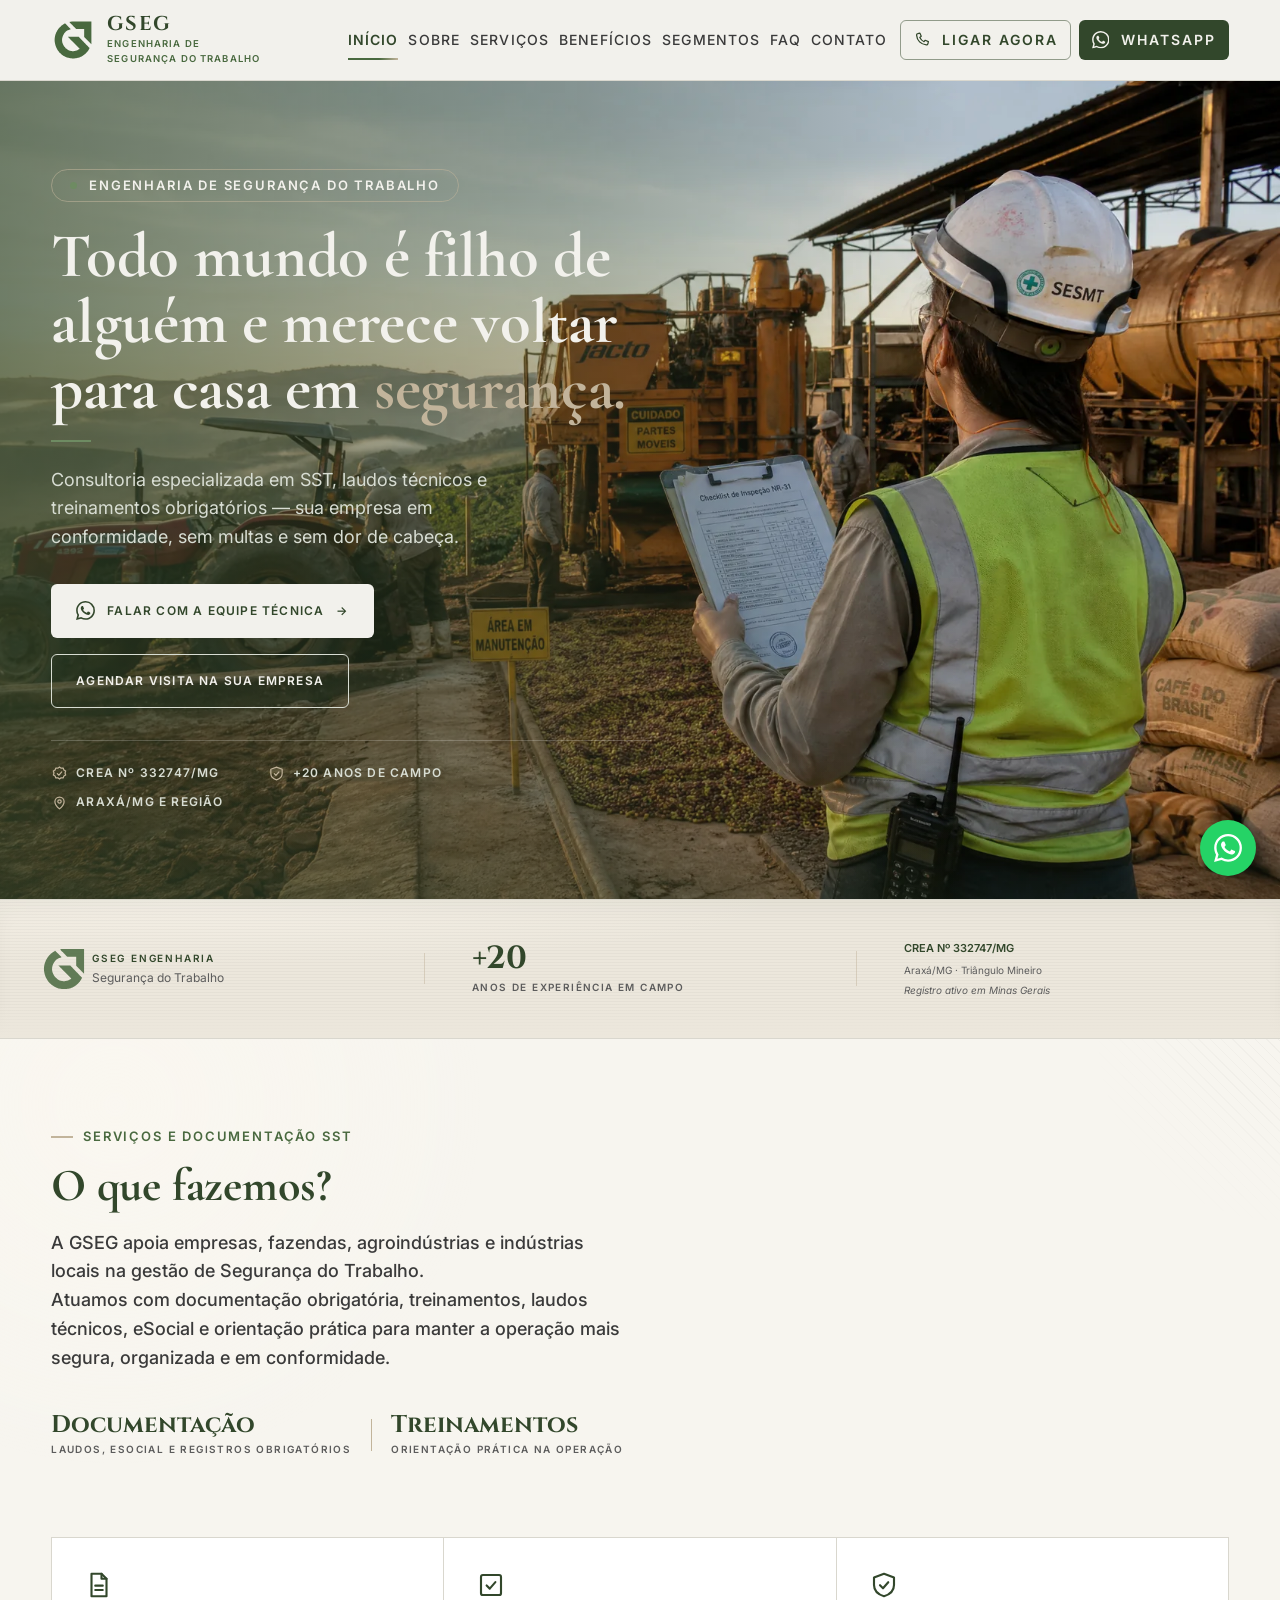
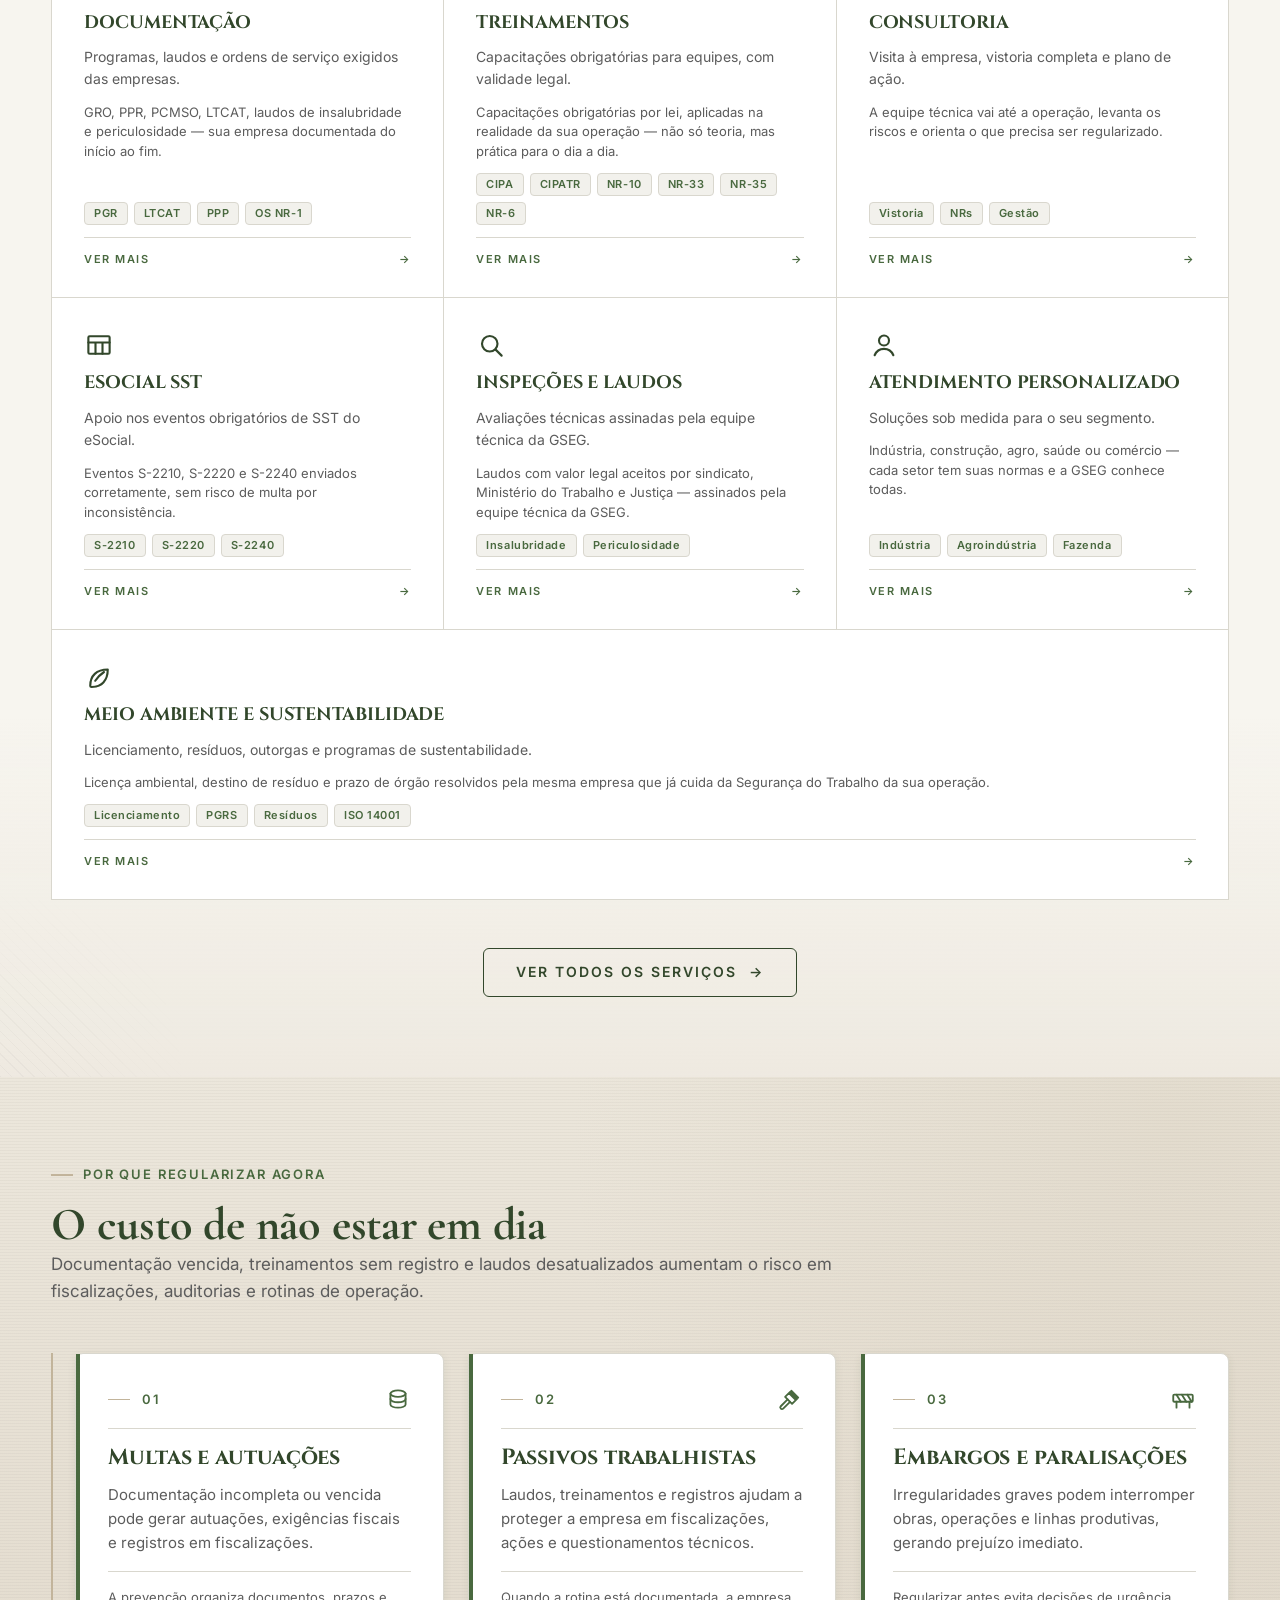
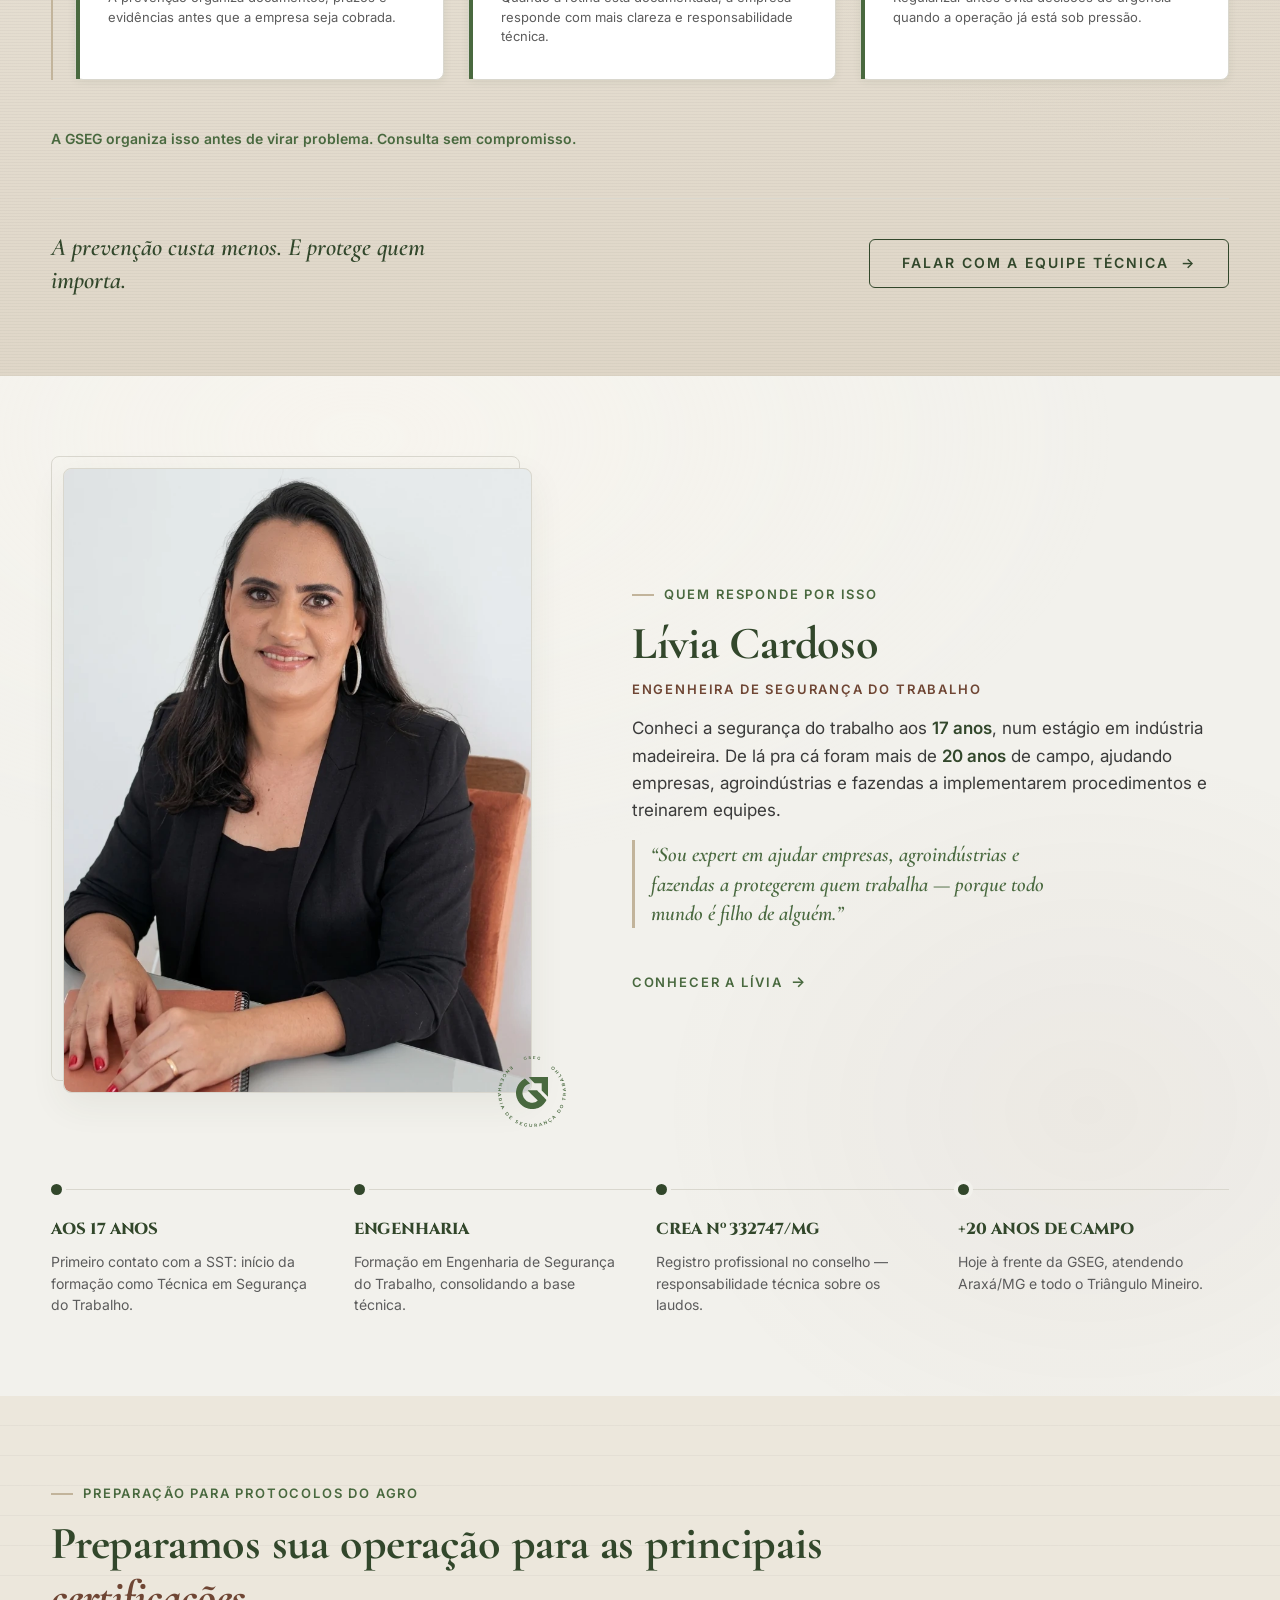
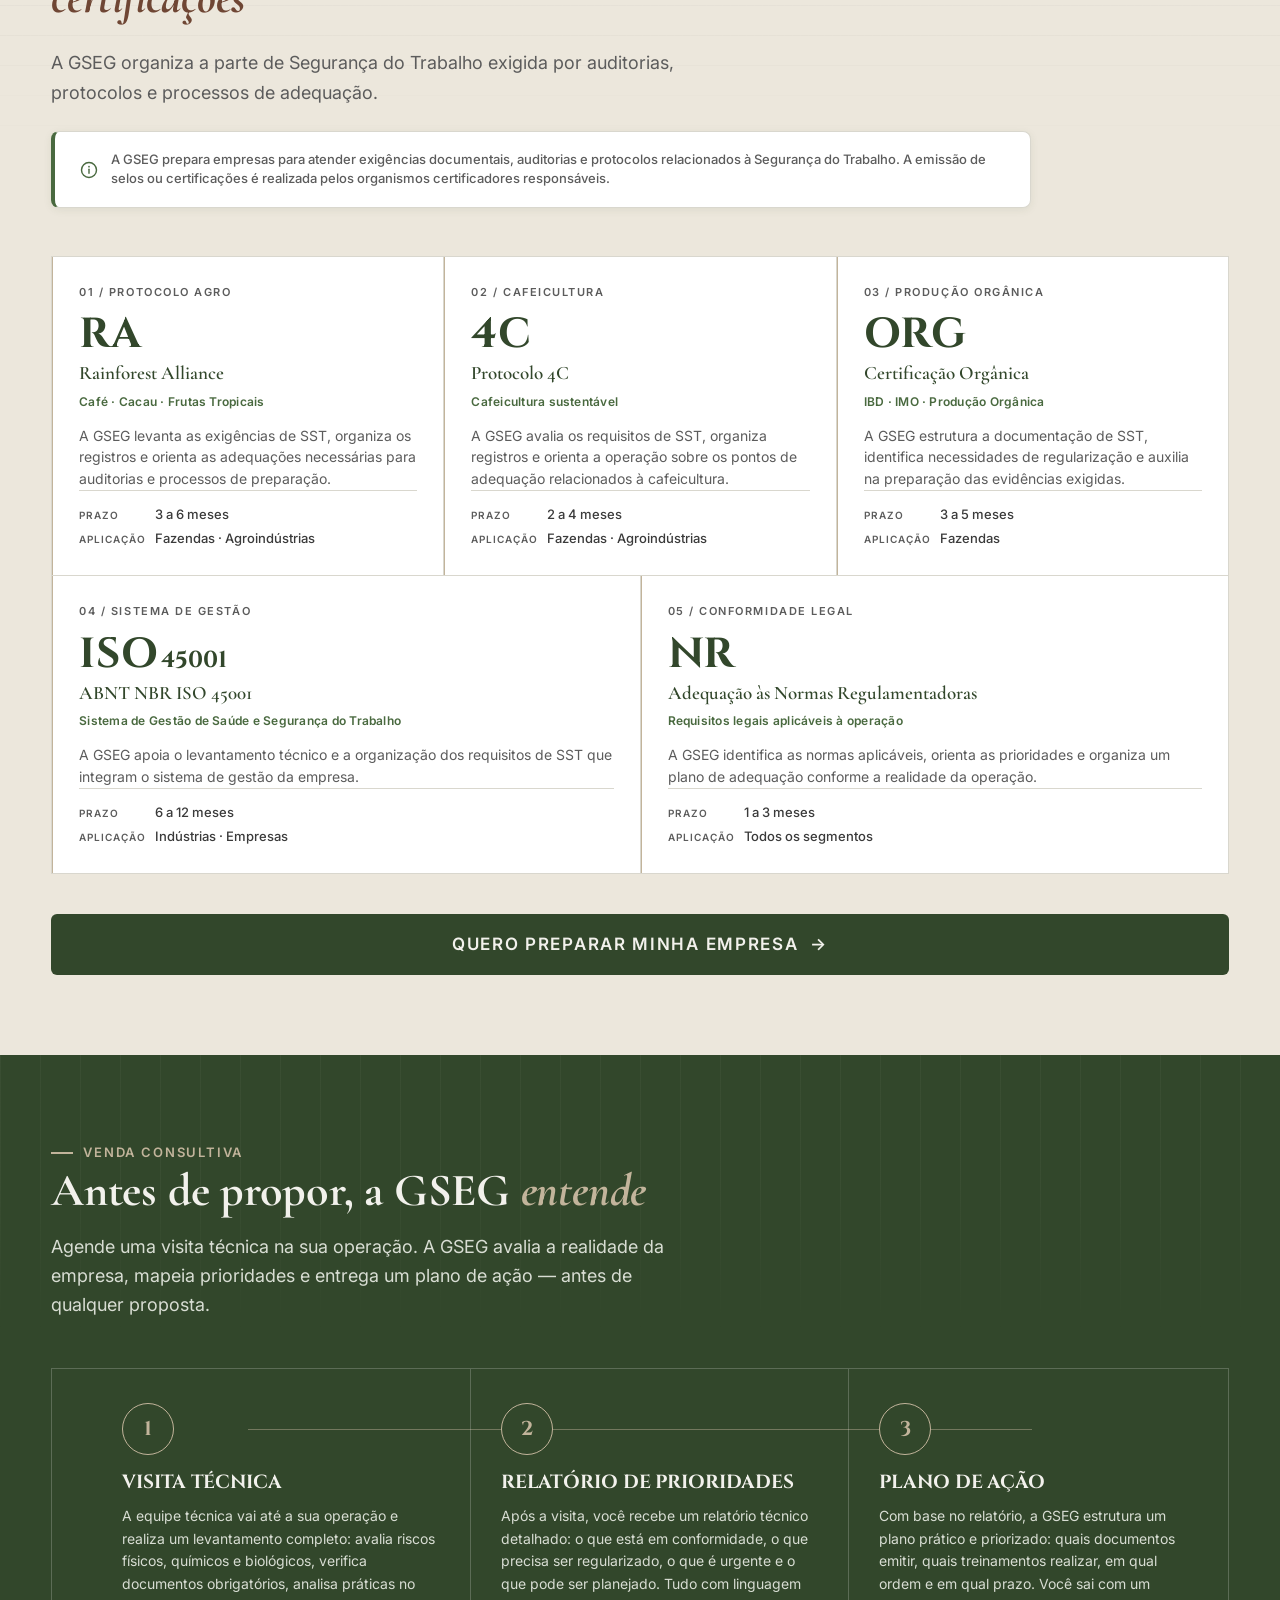
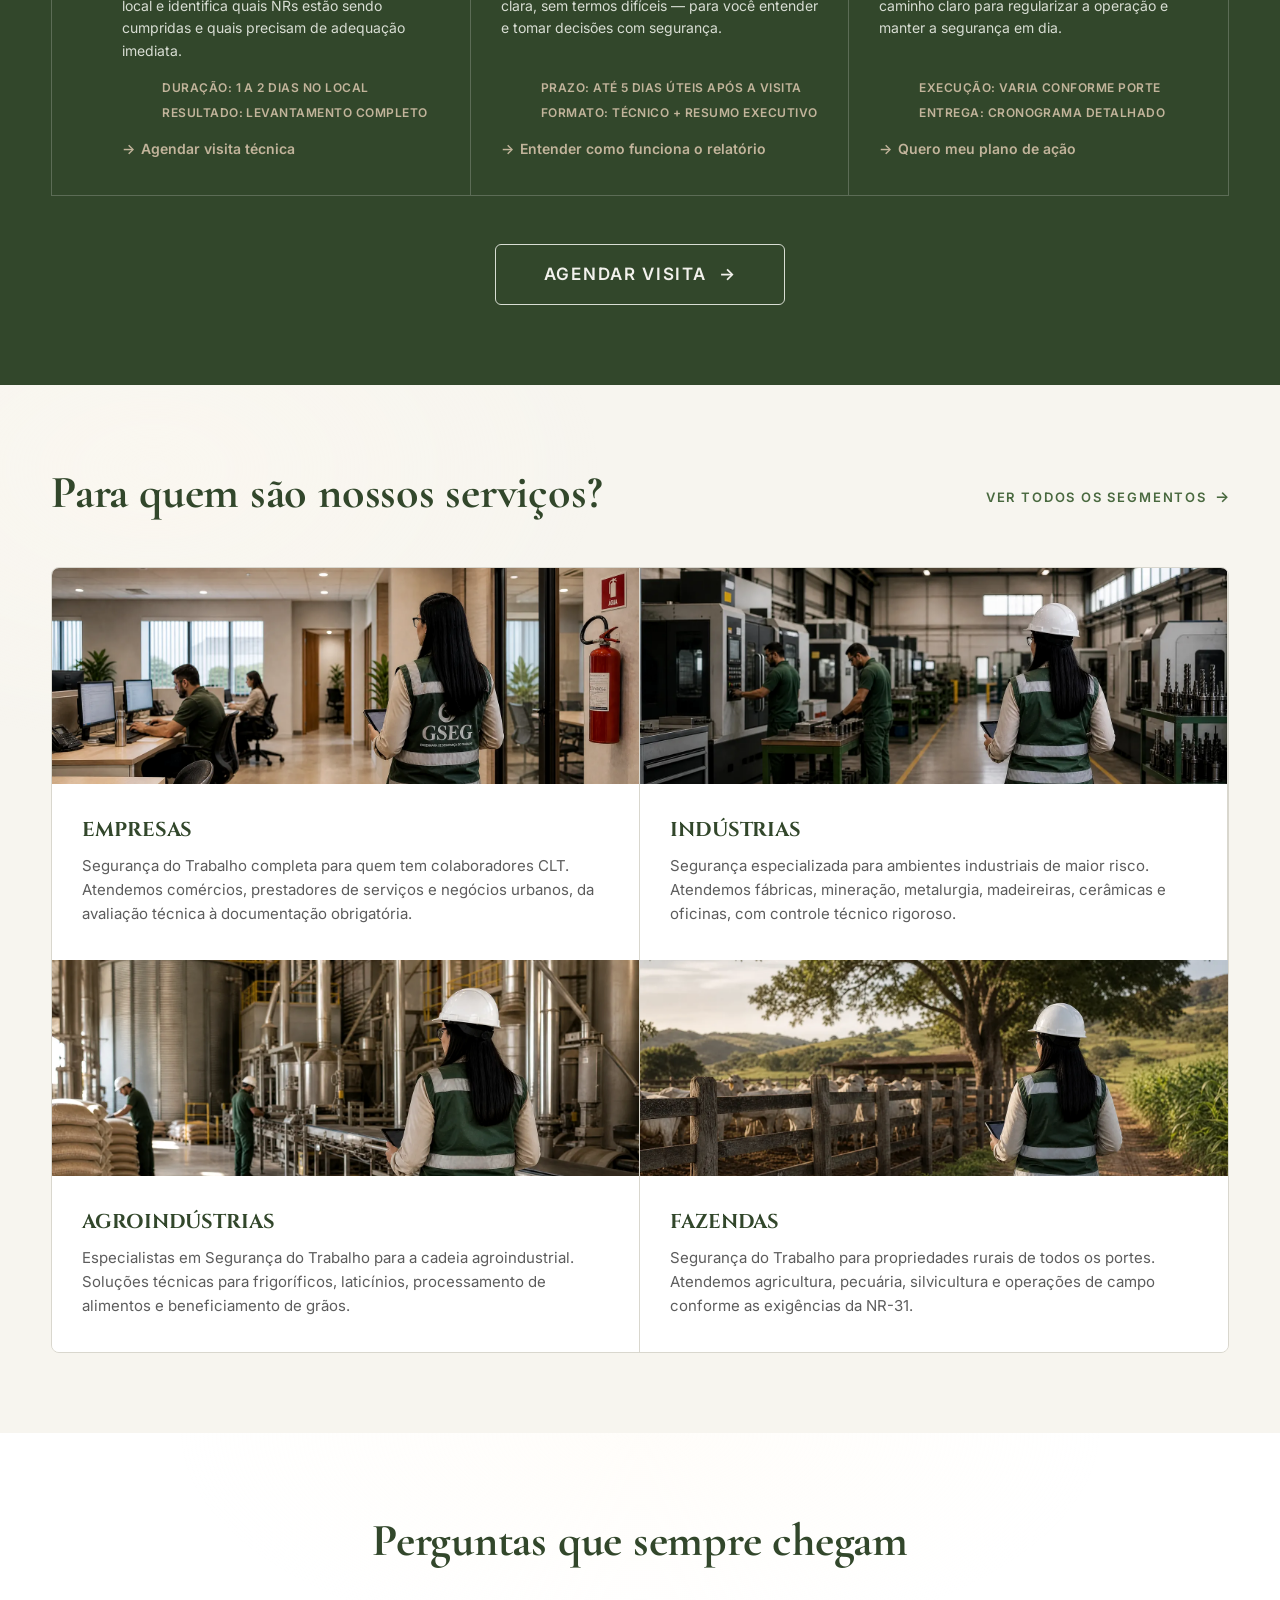
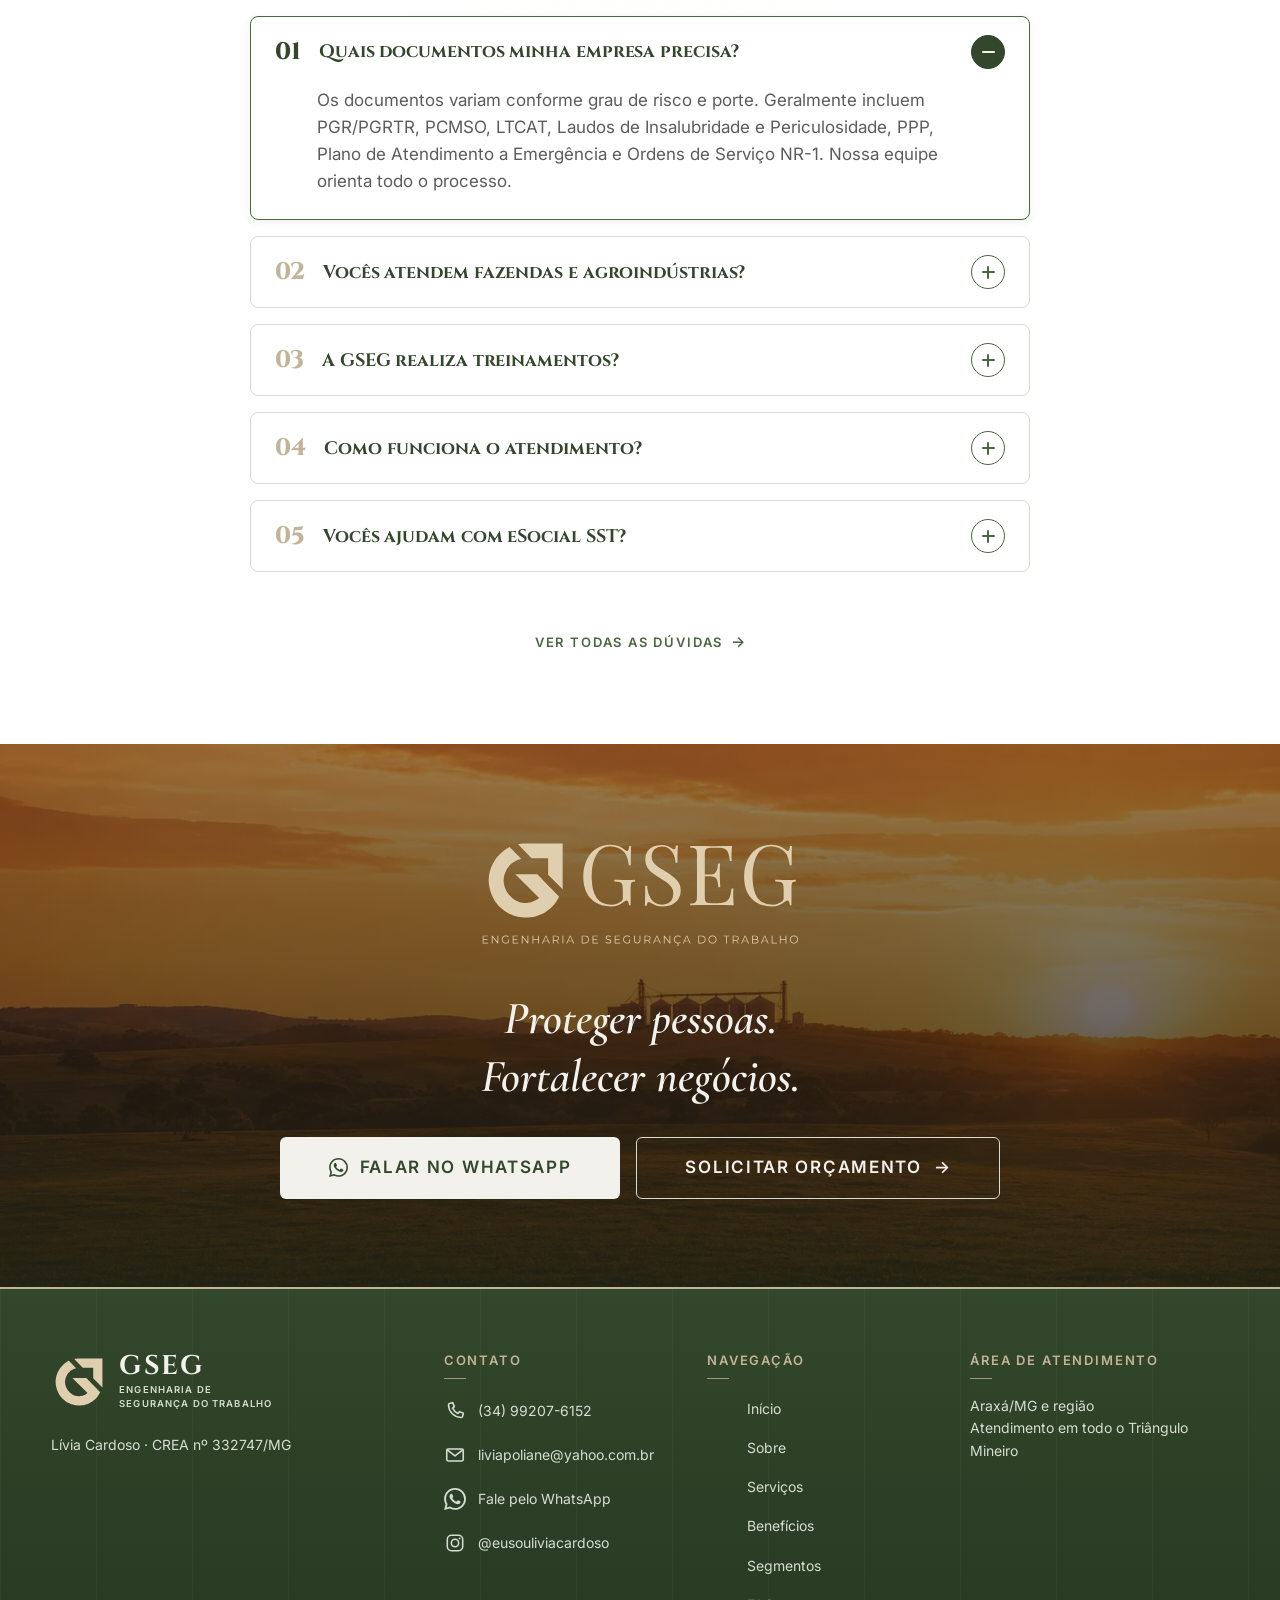
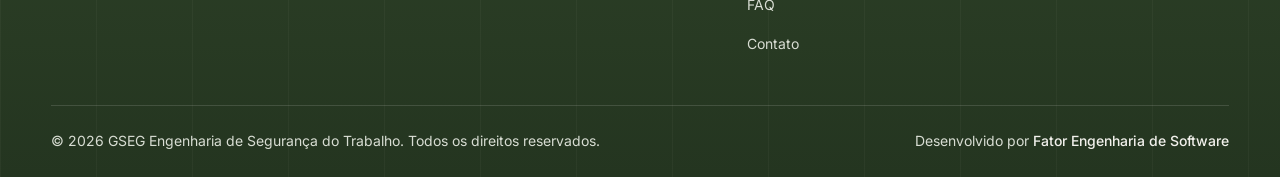
==== commit e1cc2088: "feat(gseg): fecha rodada de refinamento da aba Serviços — Meio Ambiente (cabeçalho compacto, painel " ====
--- a/index.html
+++ b/index.html
@@ -57,7 +57,9 @@
   <!-- Fontes (Google Fonts, display=swap) — Cinzel (logo/selo) · Cormorant Garamond (display serif + itálico) · Inter (corpo/UI) -->
   <link rel="preconnect" href="https://fonts.googleapis.com">
   <link rel="preconnect" href="https://fonts.gstatic.com" crossorigin>
-  <link rel="stylesheet" href="https://fonts.googleapis.com/css2?family=Cinzel:wght@600;700&family=Cormorant+Garamond:ital,wght@0,600;0,700;1,600;1,700&family=Inter:wght@400;500;600;700;800&display=swap">
+  <link rel="preload" as="style" href="https://fonts.googleapis.com/css2?family=Cinzel:wght@600;700&family=Cormorant+Garamond:ital,wght@0,600;0,700;1,600;1,700&family=Inter:wght@400;500;600;700;800&display=swap">
+  <link rel="stylesheet" href="https://fonts.googleapis.com/css2?family=Cinzel:wght@600;700&family=Cormorant+Garamond:ital,wght@0,600;0,700;1,600;1,700&family=Inter:wght@400;500;600;700;800&display=swap" media="print" onload="this.media='all'">
+  <noscript><link rel="stylesheet" href="https://fonts.googleapis.com/css2?family=Cinzel:wght@600;700&family=Cormorant+Garamond:ital,wght@0,600;0,700;1,600;1,700&family=Inter:wght@400;500;600;700;800&display=swap"></noscript>
 
   <!-- CSS -->
   <link rel="stylesheet" href="css/variaveis_LUCAS.css">
@@ -265,7 +267,7 @@
             <svg class="icone cs__icone" aria-hidden="true" focusable="false"><use href="#i-shield-check"/></svg>
             <span class="cs__titulo">Consultoria</span>
             <span class="cs__desc">Visita à empresa, vistoria completa e plano de ação.</span>
-            <span class="cs__ctx">A engenheira vai até a operação, levanta os riscos e orienta o que precisa ser regularizado.</span>
+            <span class="cs__ctx">A equipe técnica vai até a operação, levanta os riscos e orienta o que precisa ser regularizado.</span>
             <span class="cs__chips"><span class="chip">Vistoria</span><span class="chip">NRs</span><span class="chip">Gestão</span></span>
             <span class="cs__ver"><span>Ver mais</span><span class="seta" aria-hidden="true">→</span></span>
           </a>
@@ -500,7 +502,7 @@
           <li class="passo">
             <span class="passo__num" aria-hidden="true">1</span>
             <h3 class="passo__titulo">Visita Técnica</h3>
-            <p class="passo__desc">A engenheira responsável vai até a sua operação e realiza um levantamento completo: avalia riscos físicos, químicos e biológicos, verifica documentos obrigatórios, analisa práticas no local e identifica quais NRs estão sendo cumpridas e quais precisam de adequação imediata.</p>
+            <p class="passo__desc">A equipe técnica vai até a sua operação e realiza um levantamento completo: avalia riscos físicos, químicos e biológicos, verifica documentos obrigatórios, analisa práticas no local e identifica quais NRs estão sendo cumpridas e quais precisam de adequação imediata.</p>
             <ul class="passo__meta">
               <li>Duração: 1 a 2 dias no local</li>
               <li>Resultado: levantamento completo</li>
@@ -545,7 +547,7 @@
         </div>
         <div class="segmentos__grid">
           <a class="seg" href="segmentos.html#empresas">
-            <img class="seg__foto seg__foto--v02" src="assets/images/refinement/segments/gseg-seg-empresas-800-v02.png" alt="" width="800" height="450" loading="lazy">
+            <img class="seg__foto seg__foto--v02" src="assets/images/refinement/segments/gseg-seg-empresas-800-v02.webp" alt="" width="800" height="450" loading="lazy">
             <div class="seg__corpo">
               <h3 class="seg__titulo">Empresas</h3>
               <p class="seg__desc">Segurança do Trabalho completa para quem tem colaboradores CLT.</p>
@@ -554,7 +556,7 @@
             </div>
           </a>
           <a class="seg" href="segmentos.html#industrias">
-            <img class="seg__foto seg__foto--v02" src="assets/images/refinement/segments/gseg-seg-industrias-800-v02.jpg" alt="" width="800" height="450" loading="lazy">
+            <img class="seg__foto seg__foto--v02" src="assets/images/refinement/segments/gseg-seg-industrias-800-v02.webp" alt="" width="800" height="450" loading="lazy">
             <div class="seg__corpo">
               <h3 class="seg__titulo">Indústrias</h3>
               <p class="seg__desc">Segurança especializada para ambientes industriais de maior risco.</p>
@@ -563,7 +565,7 @@
             </div>
           </a>
           <a class="seg" href="segmentos.html#agroindustrias">
-            <img class="seg__foto seg__foto--v02" src="assets/images/refinement/segments/gseg-seg-agroindustrias-800-v02.png" alt="" width="800" height="450" loading="lazy">
+            <img class="seg__foto seg__foto--v02" src="assets/images/refinement/segments/gseg-seg-agroindustrias-800-v02.webp" alt="" width="800" height="450" loading="lazy">
             <div class="seg__corpo">
               <h3 class="seg__titulo">Agroindústrias</h3>
               <p class="seg__desc">Especialistas em Segurança do Trabalho para a cadeia agroindustrial.</p>
@@ -572,7 +574,7 @@
             </div>
           </a>
           <a class="seg" href="segmentos.html#fazendas">
-            <img class="seg__foto seg__foto--v02" src="assets/images/refinement/segments/gseg-seg-fazendas-800-v02.png" alt="" width="800" height="450" loading="lazy">
+            <img class="seg__foto seg__foto--v02" src="assets/images/refinement/segments/gseg-seg-fazendas-800-v02.webp" alt="" width="800" height="450" loading="lazy">
             <div class="seg__corpo">
               <h3 class="seg__titulo">Fazendas</h3>
               <p class="seg__desc">Segurança do Trabalho para propriedades rurais de todos os portes.</p>
@@ -672,7 +674,7 @@
 
     <!-- ========================= S10 · CTA FINAL — frase de propósito EXCLUSIVA ========================= -->
     <section class="cta-final" aria-labelledby="cta-final-titulo">
-      <img class="cta-final__bg" src="assets/images/refinement/backgrounds/gseg-cta-atmosfera-1600-v02.png" alt="" width="1600" height="900" loading="lazy">
+      <img class="cta-final__bg" src="assets/images/refinement/backgrounds/gseg-cta-atmosfera-1600-v02.webp" alt="" width="1600" height="900" loading="lazy">
       <div class="container cta-final__inner">
         <img class="cta-final__logo" src="assets/brand/logo-claro.svg" alt="GSEG — Engenharia de Segurança do Trabalho" width="143" height="52">
         <p class="cta-final__tagline" id="cta-final-titulo">Proteger pessoas.<br>Fortalecer negócios.</p>
@@ -718,8 +720,8 @@
             <li><a href="index.html">Início</a></li>
             <li><a href="sobre.html">Sobre</a></li>
             <li><a href="servicos.html">Serviços</a></li>
+            <li><a href="beneficios.html">Benefícios</a></li>
             <li><a href="segmentos.html">Segmentos</a></li>
-            <li><a href="beneficios.html">Benefícios</a></li>
             <li><a href="faq.html">FAQ</a></li>
             <li><a href="contato.html">Contato</a></li>
           </ul>
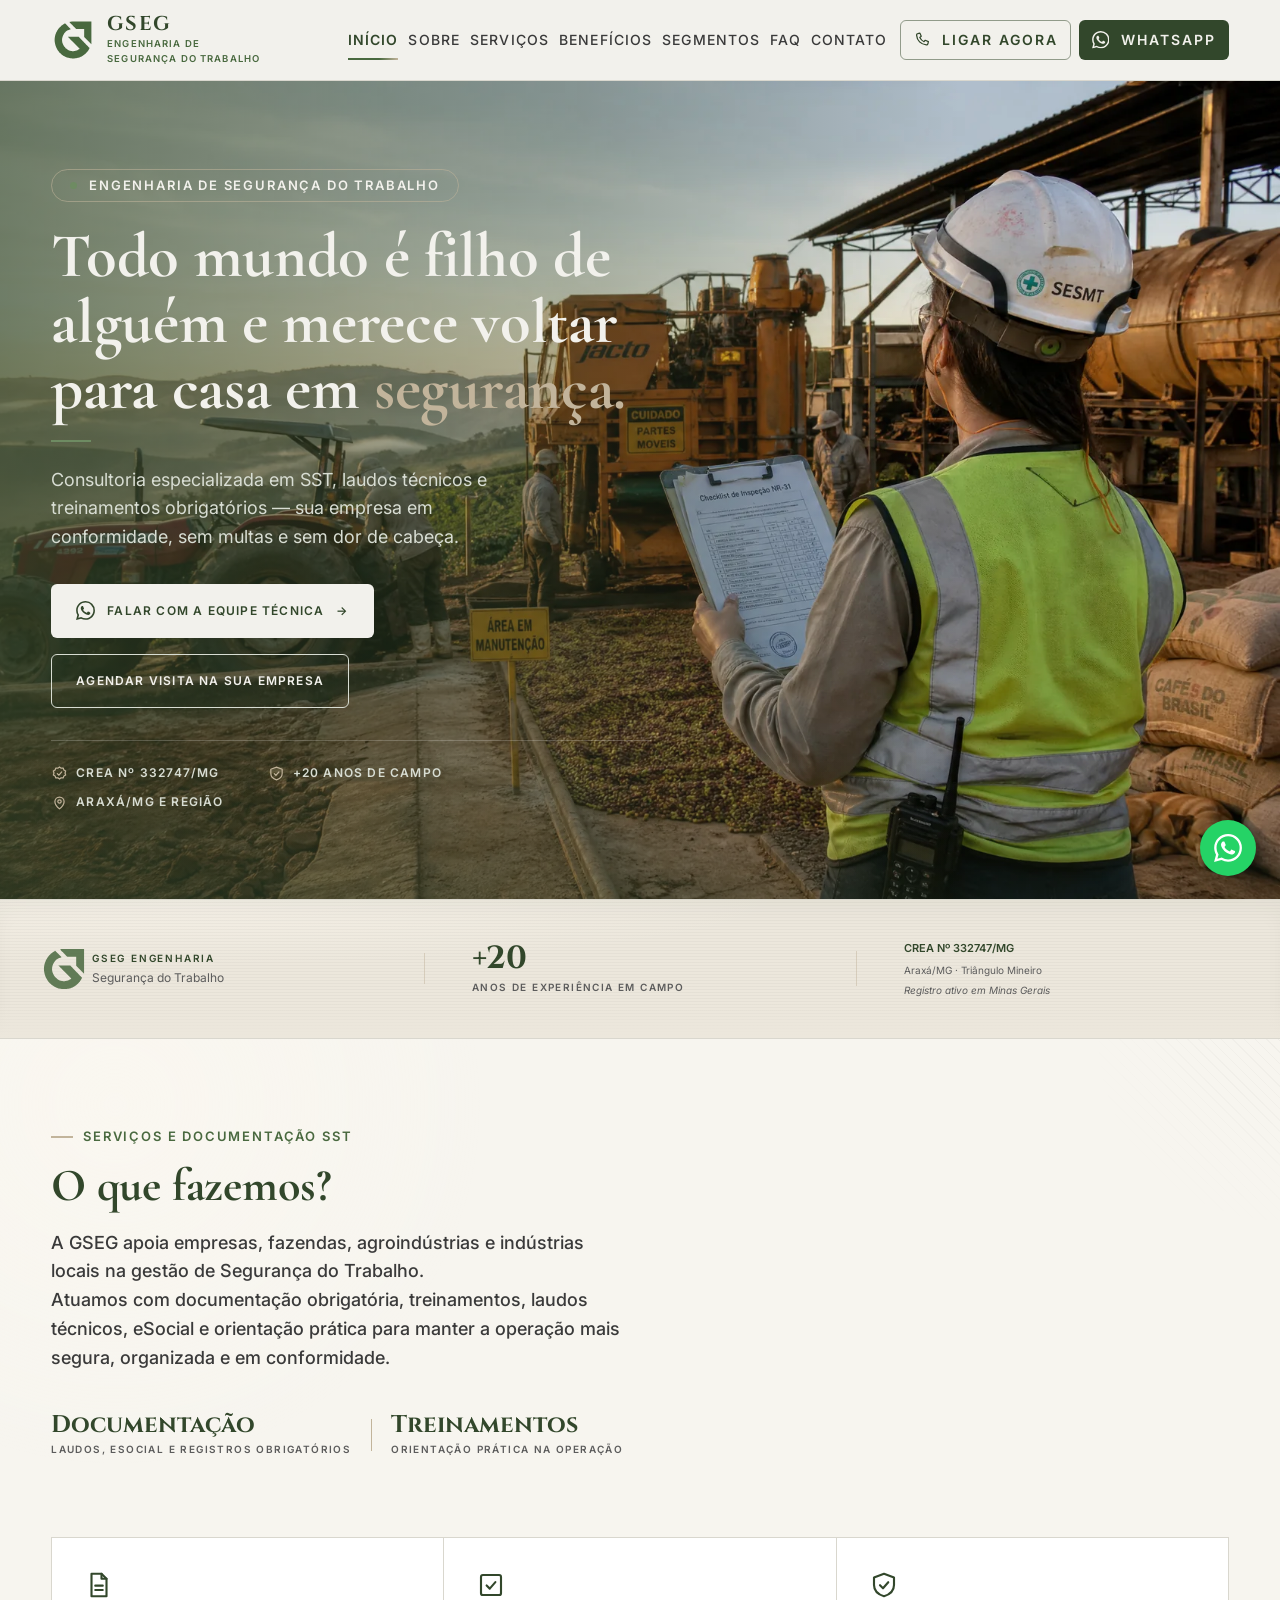
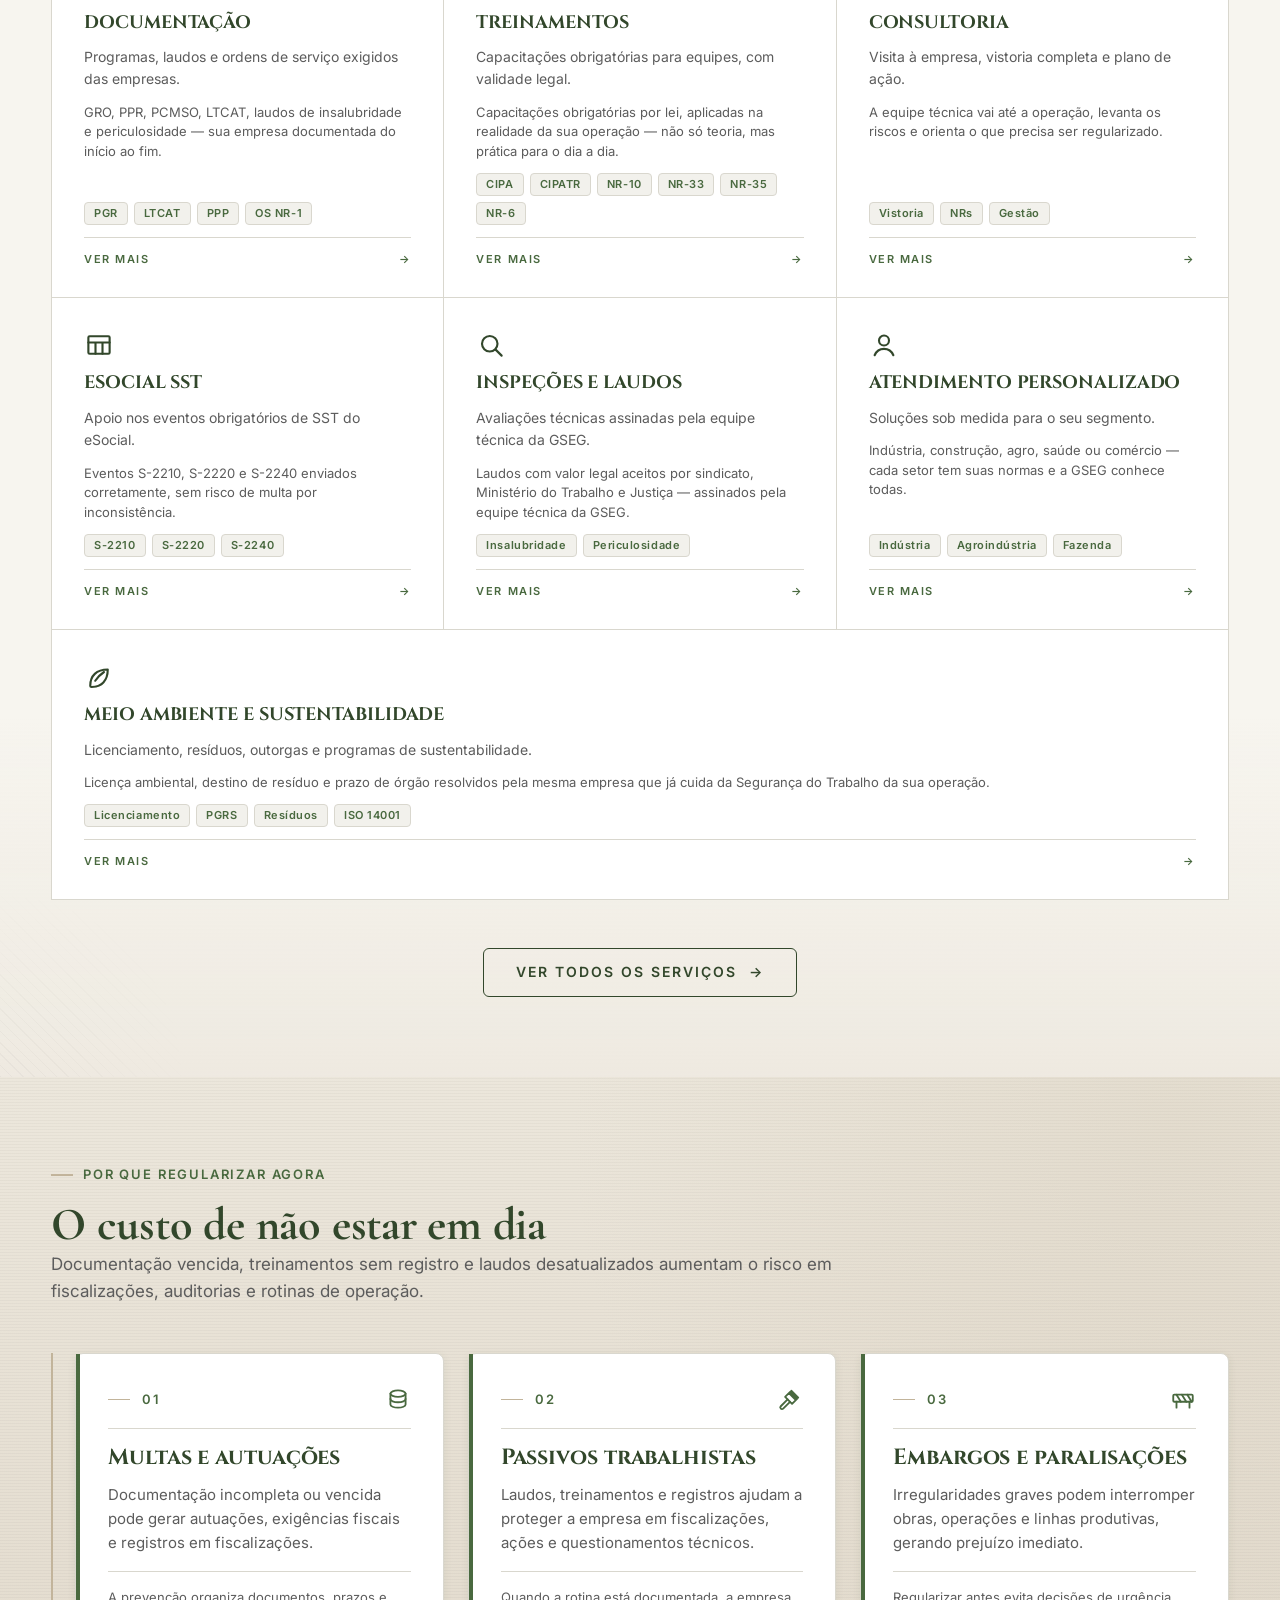
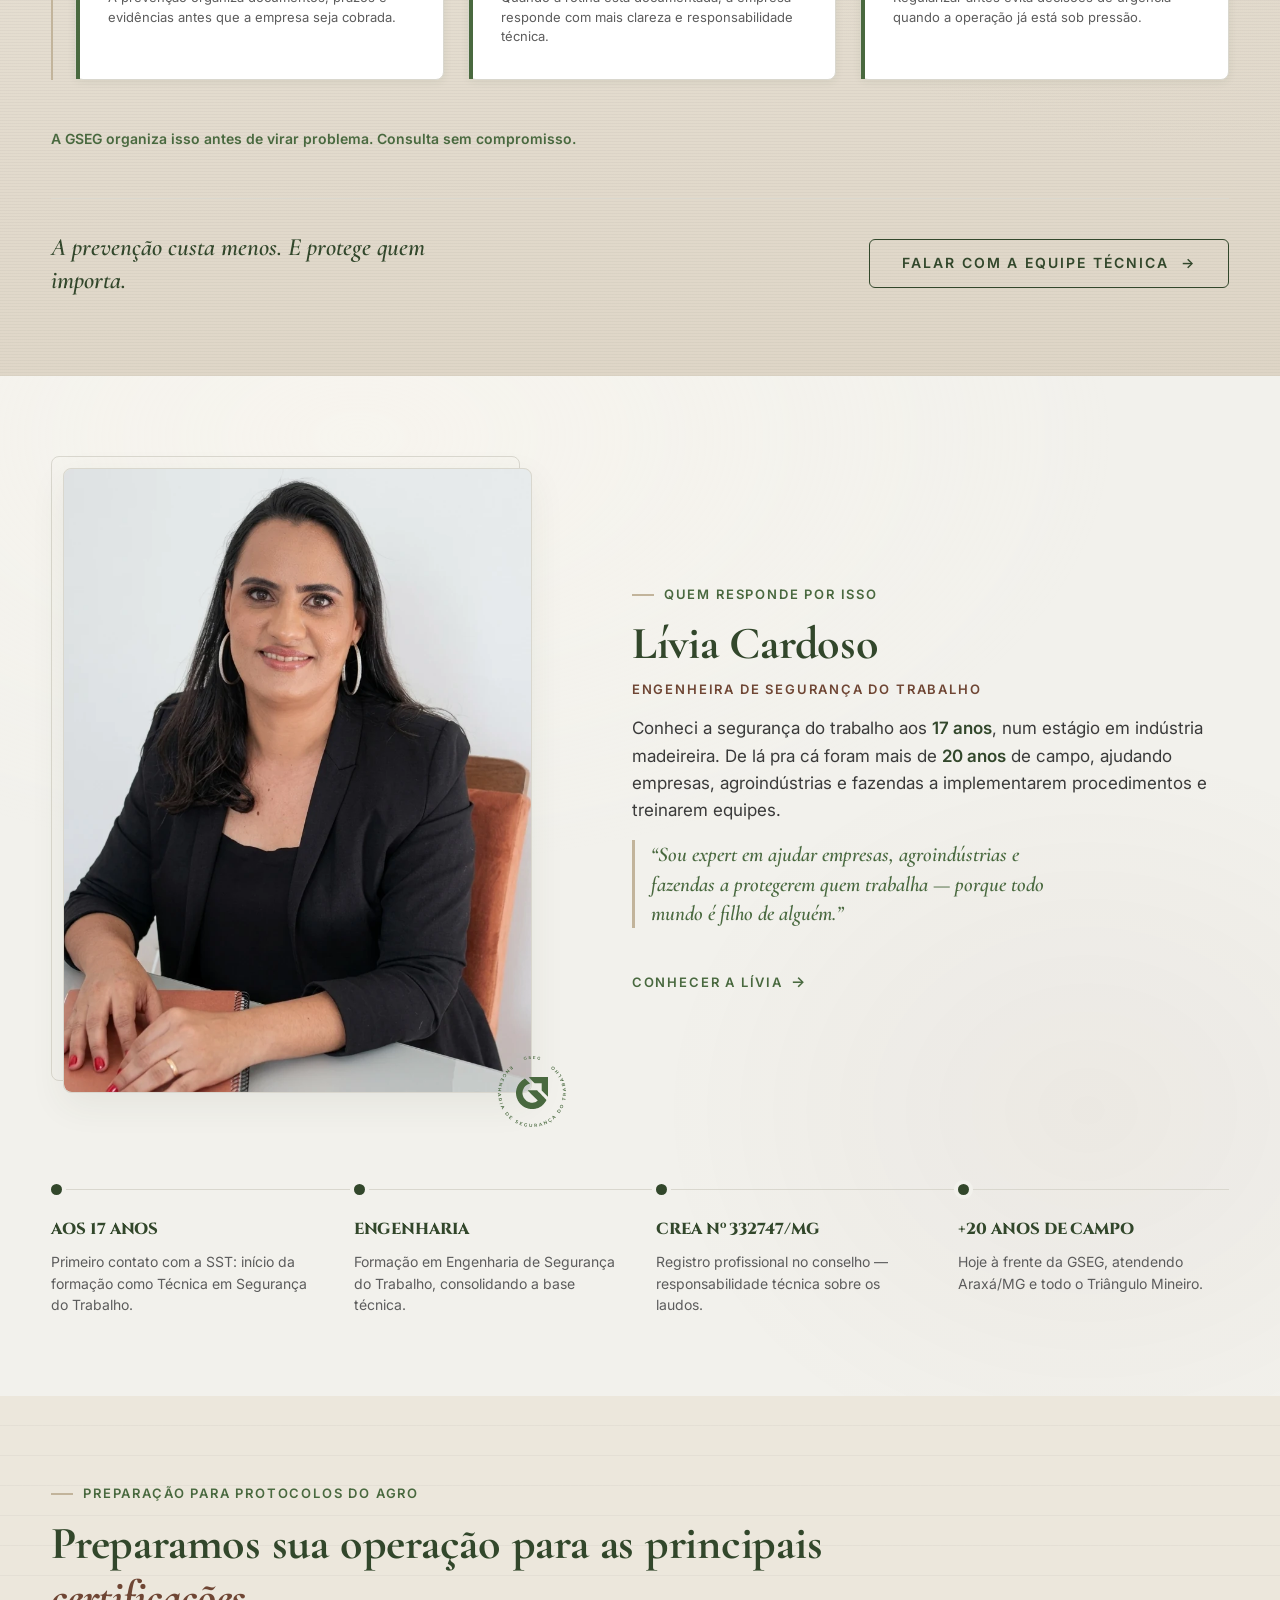
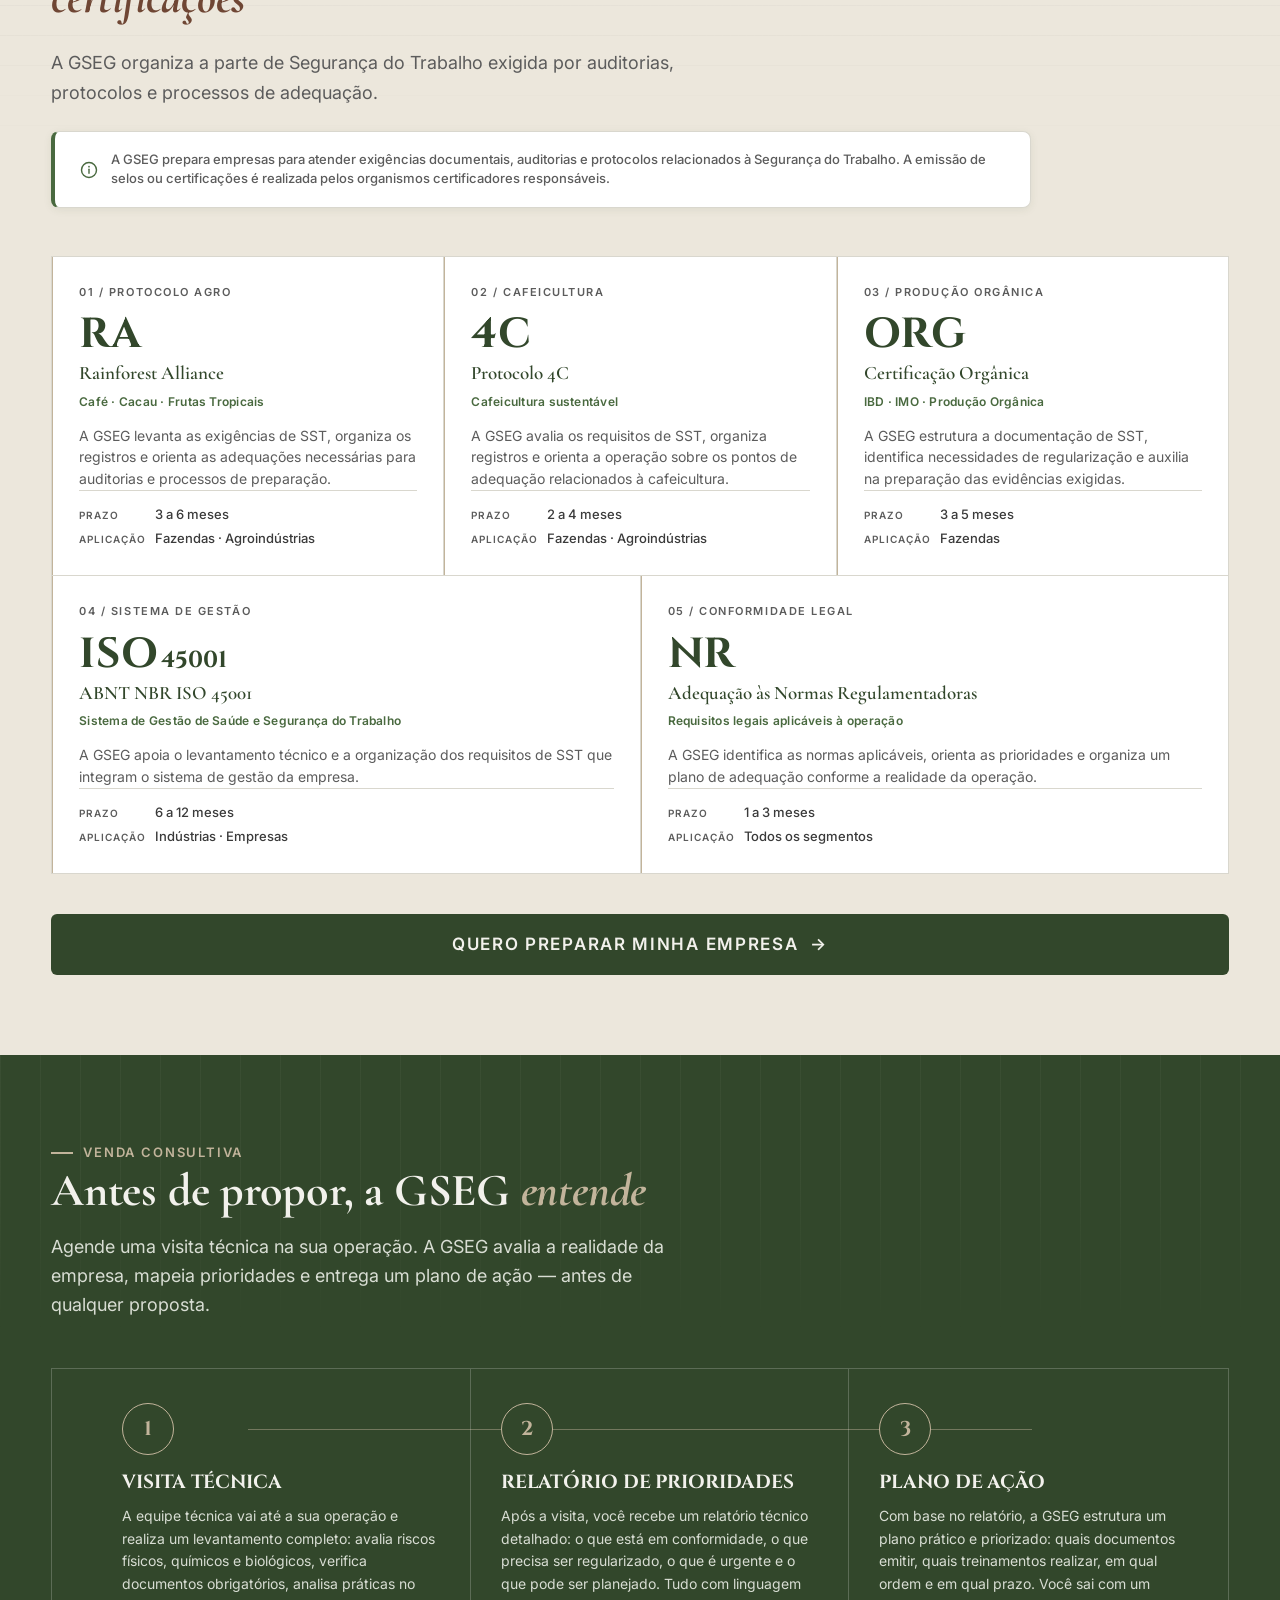
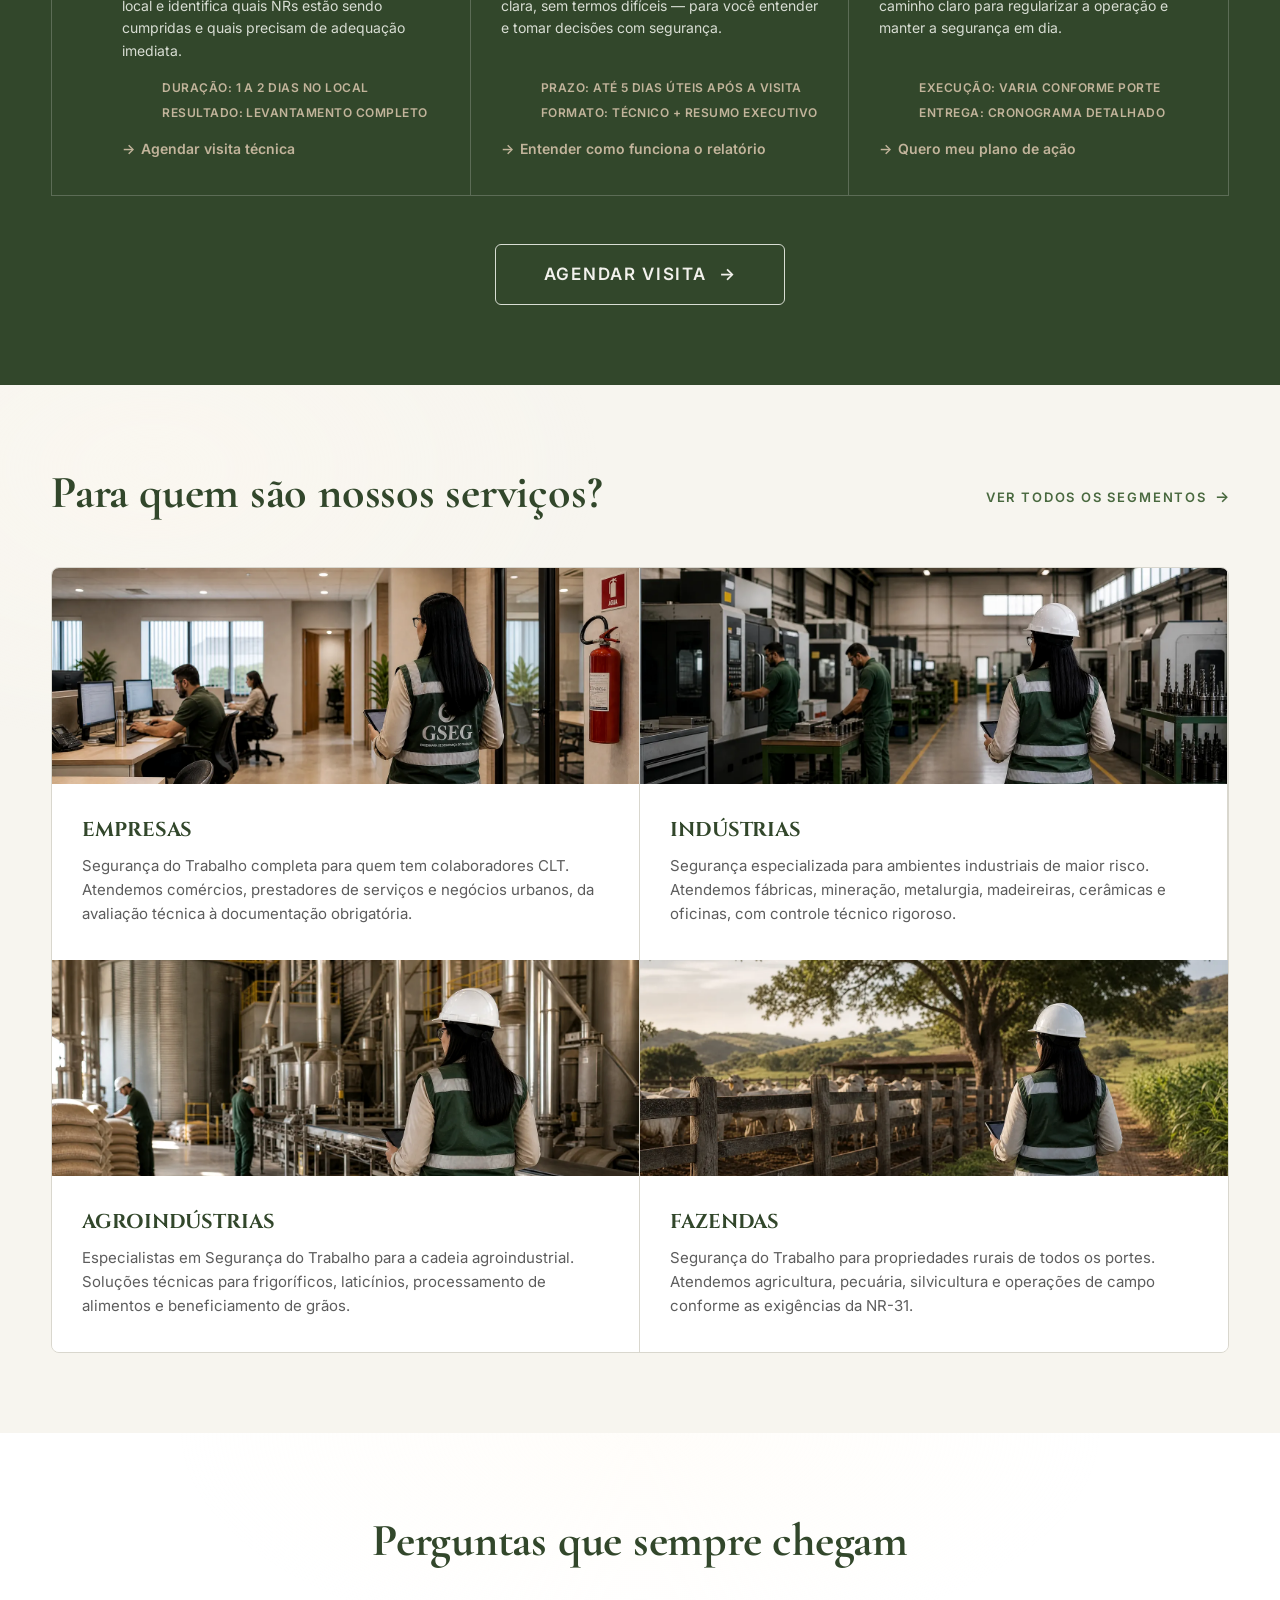
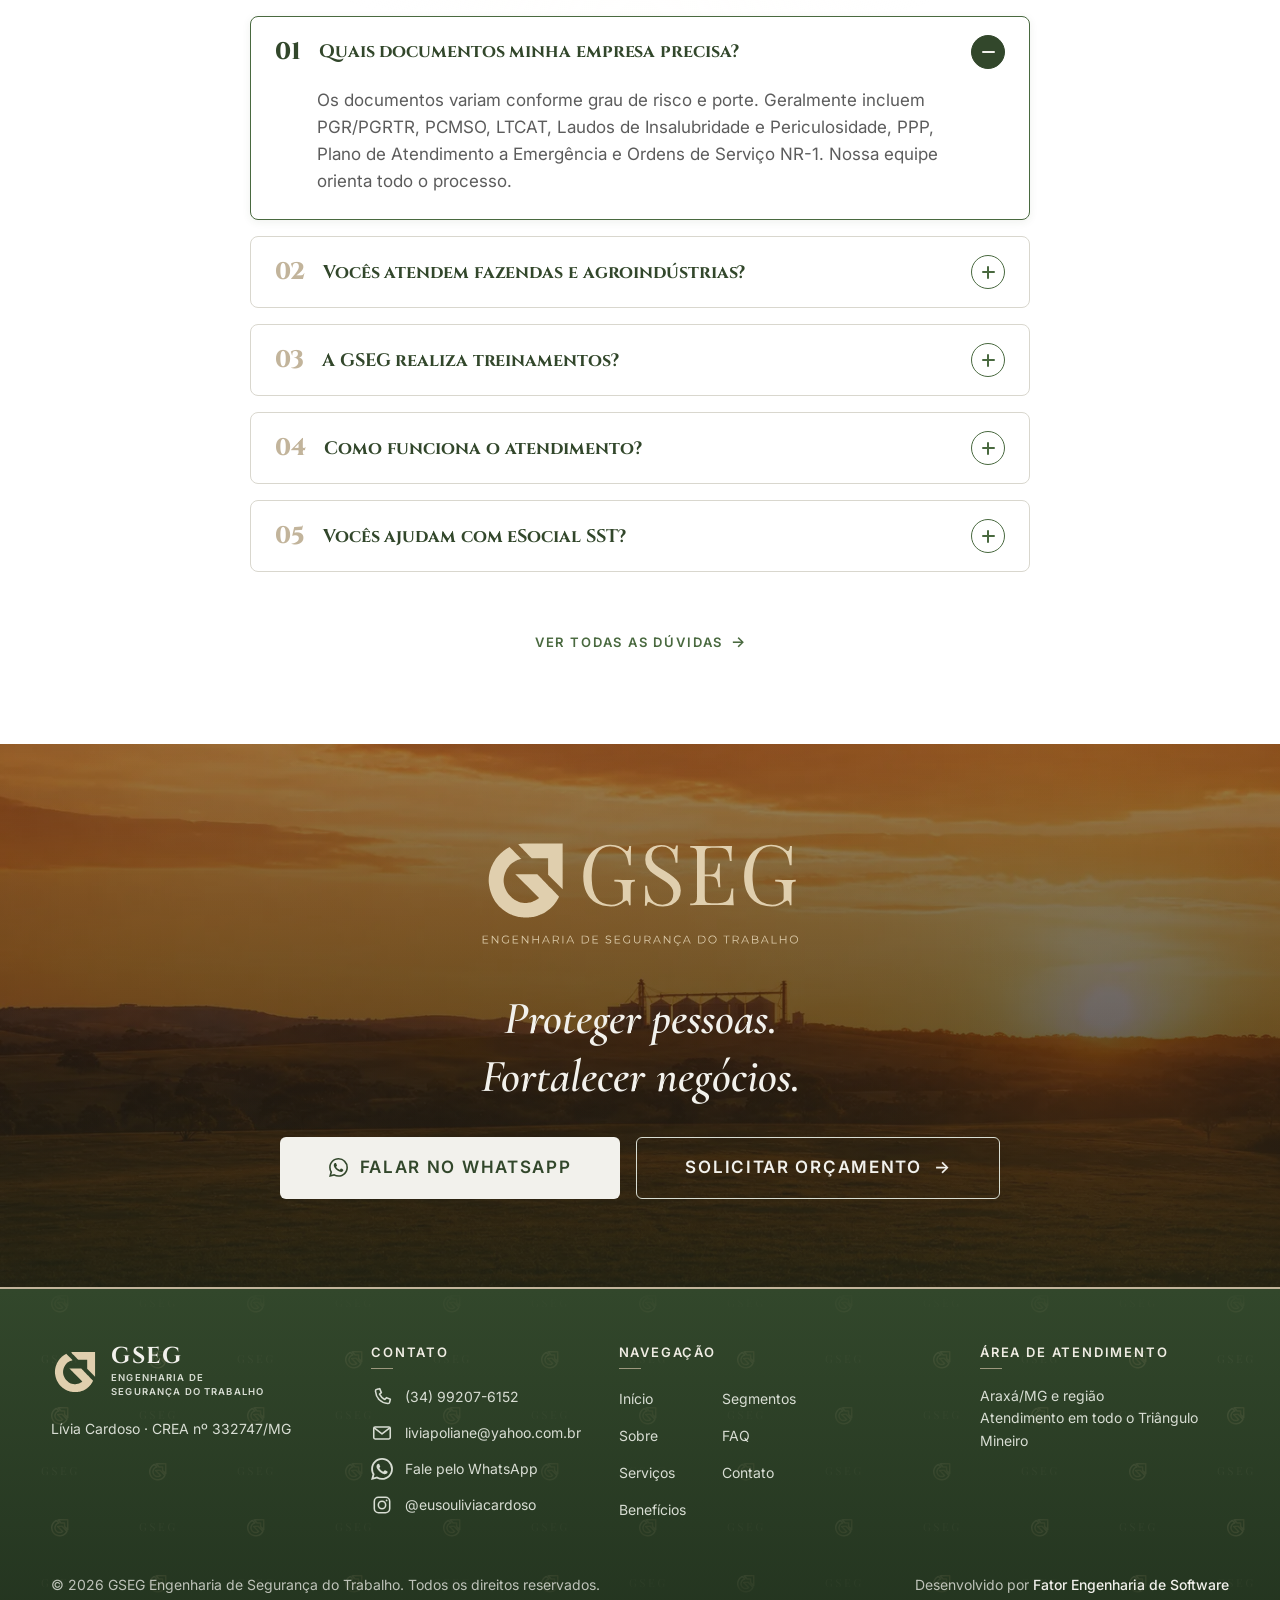
==== commit bd289f49: "Rodada 19.4: rodapé novo com estampa C+ em todo o site, G1/G2 na prévia Co-Authored-By: Claude Sonne" ====
--- a/index.html
+++ b/index.html
@@ -64,7 +64,7 @@
   <!-- CSS -->
   <link rel="stylesheet" href="css/variaveis_LUCAS.css">
   <link rel="stylesheet" href="css/reset.css">
-  <link rel="stylesheet" href="css/global.css">
+  <link rel="stylesheet" href="css/global.css?v=20261009-r19-4">
   <link rel="stylesheet" href="css/refinamento-tokens.css">
   <link rel="stylesheet" href="css/inicio.css">
   <link rel="stylesheet" href="css/refinamento-home.css">
--- a/css/global.css
+++ b/css/global.css
@@ -651,13 +651,14 @@
    11 · RODAPÉ
    ======================================================================== */
 .rodape {
-  /* Fase 1 · B2 — traço editorial de fechamento + gradiente vertical sutil + textura mínima */
+  /* Rodada 19.4 — fio bronze de 2px no topo + gradiente vertical; as faixas verticais (repeating-linear-gradient) saíram */
+  position: relative;
+  isolation: isolate;
   border-top: 2px solid var(--areia);
-  background:
-    repeating-linear-gradient(90deg, rgba(242, 241, 236, .035) 0 1px, transparent 1px 96px),
-    linear-gradient(180deg, var(--verde-floresta) 0%, var(--verde-escuro) 100%);
+  background: linear-gradient(180deg, var(--verde-floresta) 0%, var(--verde-escuro) 100%);
   color: var(--texto-claro-2);
 }
+.rodape > .container { position: relative; z-index: 1; }
 .rodape__grid {
   display: grid;
   grid-template-columns: 1fr;
@@ -689,7 +690,7 @@
   font-weight: var(--fw-semibold);
   letter-spacing: var(--ls-caps);
   text-transform: uppercase;
-  color: var(--areia);
+  color: #EFECE3;   /* r19.4: ~creme 95% (era areia #C2B49B, no limite de 4,5:1); a hierarquia segue pela caixa-alta, o espaçamento e o traço de 22px */
   margin-bottom: var(--space-4);
 }
 .rodape__col a,
@@ -700,16 +701,15 @@
 .rodape__contato i { color: var(--verde-claro); font-size: 18px; }
 /* Fase 1 · B3 — hover em areia com transição (mesma família do header); ícones acompanham */
 .rodape__col a { transition: color var(--transition); }
-.rodape__col a:hover { color: var(--areia); }
+.rodape__col a:hover { color: #E8DFC9; }   /* r19.4: o hover areia caía a 3,66:1 sobre o G da estampa */
 
 .rodape__base {
-  border-top: 1px solid rgba(242, 241, 236, .14);
   padding-block: var(--space-5);
   display: flex;
   flex-direction: column;
   gap: var(--space-2);
   font-size: var(--fs-small);
-  color: var(--texto-claro-2);
+  color: rgba(242, 241, 236, .75);
 }
 .rodape__base a { color: var(--areia); transition: color var(--transition); }
 .rodape__base a:hover { color: var(--texto-claro); }
@@ -733,9 +733,52 @@
     height: 1px;
     background: var(--areia);
     opacity: .75;
-    margin-top: 10px;
-  }
-}
+    margin-top: 8px;
+  }
+  /* Rodada 19.4 — rodapé compacto (≈ −33% de altura) */
+  .rodape__grid { grid-template-columns: 1.35fr 1fr 1.55fr 1.2fr; align-items: start; gap: 40px; padding-block: 56px 32px; }
+  .rodape h3 { margin-bottom: 16px; }
+  .logo--rodape .logo__simbolo { width: 48px; height: 48px; }
+  .logo--rodape .logo__nome { font-size: 23px; }
+  .rodape__crea { margin-top: 14px; }
+  .rodape__contato { gap: 12px; }
+  .rodape__contato a { min-height: 24px; }
+  .rodape__col ul { padding-left: 0; grid-template-columns: repeat(2, auto); grid-template-rows: repeat(4, auto); grid-auto-flow: column; justify-content: start; gap: 10px 36px; }
+  .rodape__base { padding-block: 18px; }
+}
+
+/* ───── Estampa da marca no rodapé (rodada 19.4): C+ — G em traço (G2 metálico por padrão) + palavra GSEG em bronze claro ─────
+   Decorativa: pseudo-elementos atrás do conteúdo, só sobre o verde. Variáveis sobrescrevíveis (a prévia troca o G por ?g=1|2). */
+:root {
+  --est-g-tile: url("../img/estampa/estampa-g2.svg");
+  --est-w-tile: url("../img/estampa/estampa-gseg.svg");
+  --est-g-op: .14;
+  --est-w-op: .075;
+}
+.rodape::before,
+.rodape::after {
+  content: "";
+  position: absolute;
+  z-index: -1;
+  inset: 0;
+  padding-left: calc(max(0px, (100% - var(--container-max, 1400px)) / 2) + clamp(24px, 4vw, 64px));   /* origem dos tiles = borda do conteúdo do container */
+  background-origin: content-box;
+  background-clip: border-box;
+  background-repeat: repeat;
+  background-size: 196px 112px;
+  background-position: 0 0;
+  pointer-events: none;
+  /* esmaecimento topo/base + vinheta (centro ~40% mais leve, sem anel) */
+  -webkit-mask-image: linear-gradient(to bottom, transparent 0, #000 40px, #000 calc(100% - 40px), transparent 100%),
+    radial-gradient(ellipse 75% 95% at 50% 50%, rgba(0,0,0,.6) 0, rgba(0,0,0,.61) 15%, rgba(0,0,0,.66) 30%, rgba(0,0,0,.75) 45%, rgba(0,0,0,.86) 60%, rgba(0,0,0,.95) 78%, #000 100%);
+          mask-image: linear-gradient(to bottom, transparent 0, #000 40px, #000 calc(100% - 40px), transparent 100%),
+    radial-gradient(ellipse 75% 95% at 50% 50%, rgba(0,0,0,.6) 0, rgba(0,0,0,.61) 15%, rgba(0,0,0,.66) 30%, rgba(0,0,0,.75) 45%, rgba(0,0,0,.86) 60%, rgba(0,0,0,.95) 78%, #000 100%);
+  -webkit-mask-composite: source-in;
+          mask-composite: intersect;
+}
+.rodape::before { background-image: var(--est-g-tile); opacity: var(--est-g-op); }
+.rodape::after  { background-image: var(--est-w-tile); opacity: var(--est-w-op); }
+@media (prefers-contrast: more), (forced-colors: active), print { .rodape::before, .rodape::after { display: none; } }
 
 /* ════════════════ AJUSTES MOBILE (≤899px · não afeta desktop ≥900) ════════════════
    Espelha o breakpoint real do projeto (900px). Onde o desktop já sobrescreve, esta
@@ -816,19 +859,20 @@
     padding-block: 20px 14px;
   }
   .rodape h3 {
-    margin-bottom: 4px;
-    font-size: 11px;
+    margin-bottom: 6px;
+    font-size: 14px;
     line-height: 1.2;
   }
   .rodape__col a,
   .rodape__col p {
-    font-size: 12.5px;
-    line-height: 1.4;
-  }
+    font-size: 14px;
+    line-height: 1.5;
+  }
+  .rodape__col a { display: inline-flex; align-items: center; min-height: 40px; }
   .rodape__col p + p { margin-top: 1px; }
-  .rodape__contato { gap: 4px; }
-  .rodape__contato a { min-height: 26px; }
-  .rodape__col ul { grid-template-columns: 1fr 1fr; gap: 5px 12px; }
+  .rodape__contato { gap: 0; }
+  .rodape__contato a { min-height: 40px; }
+  .rodape__col ul { padding-left: 0; grid-template-columns: 1fr 1fr; gap: 0 12px; }
   .rodape__col ul li:last-child { grid-column: 1 / -1; text-align: center; }
   .rodape__base {
     gap: 3px;
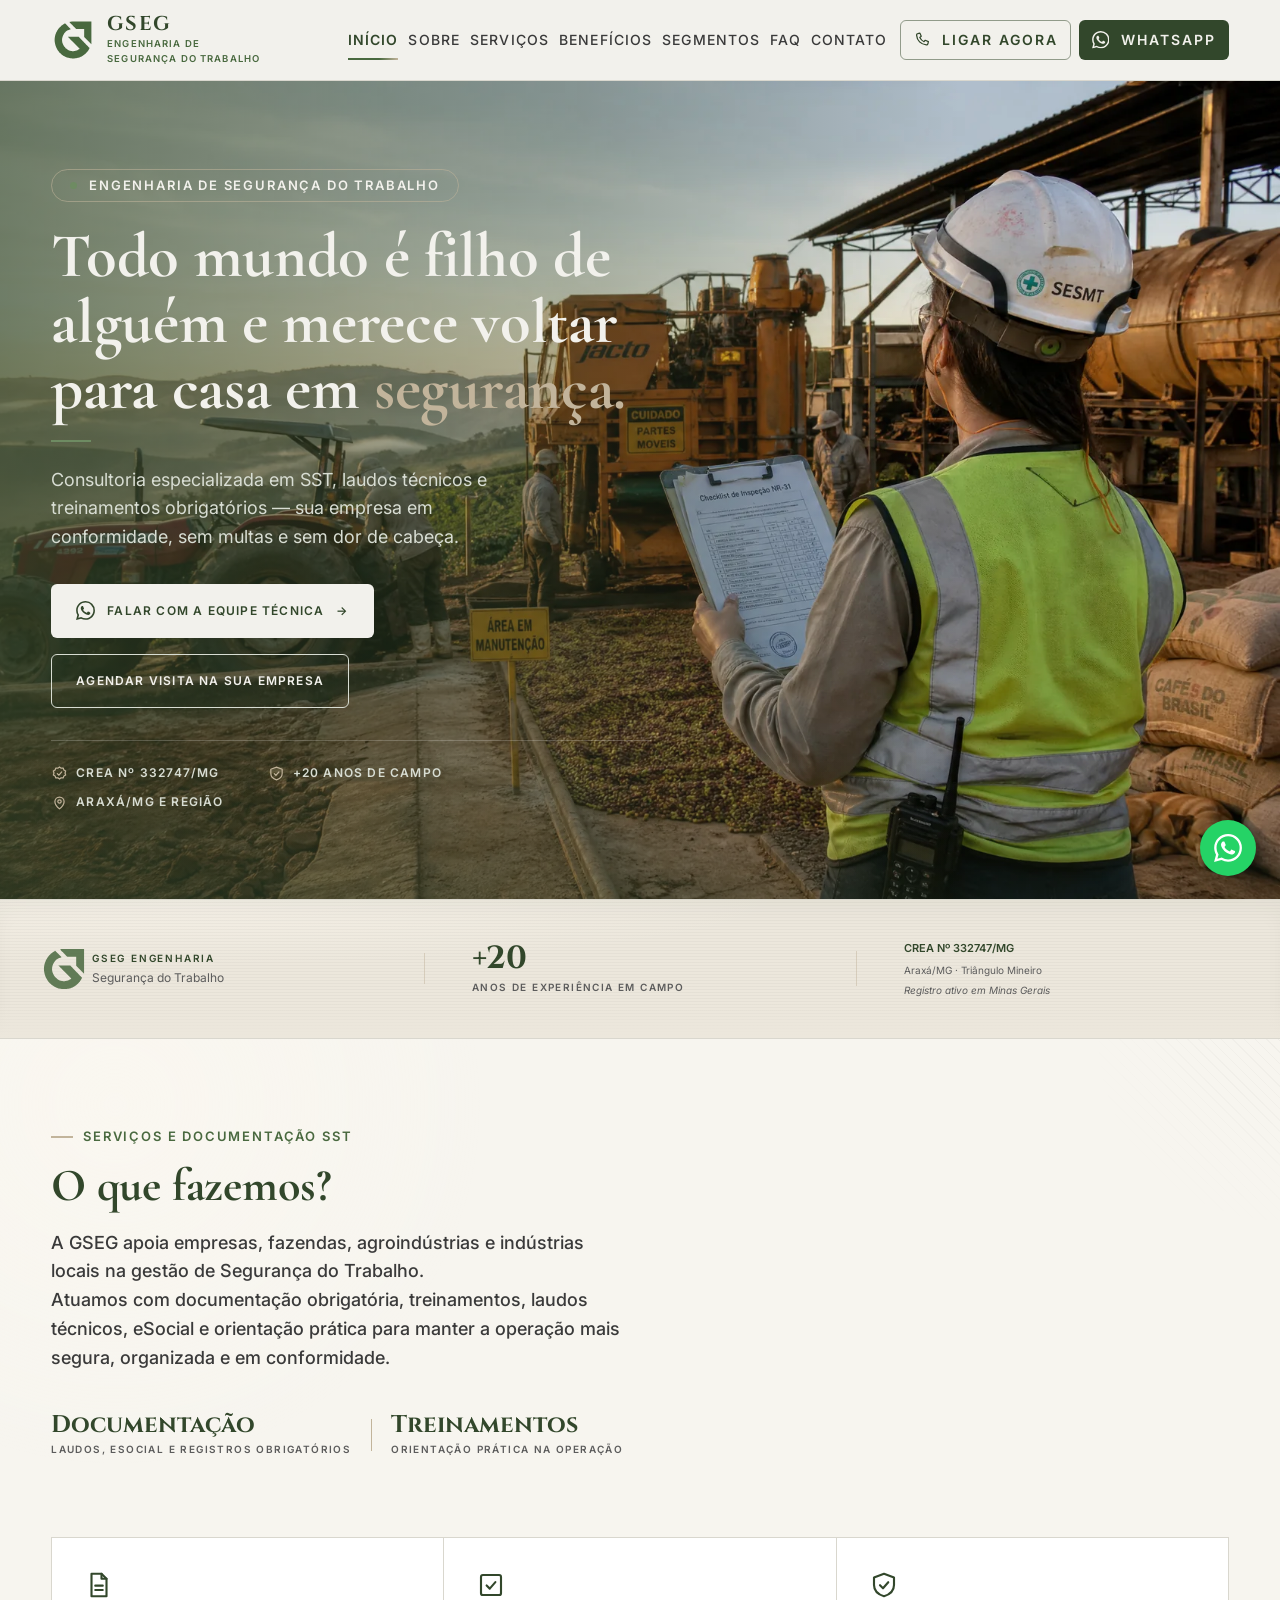
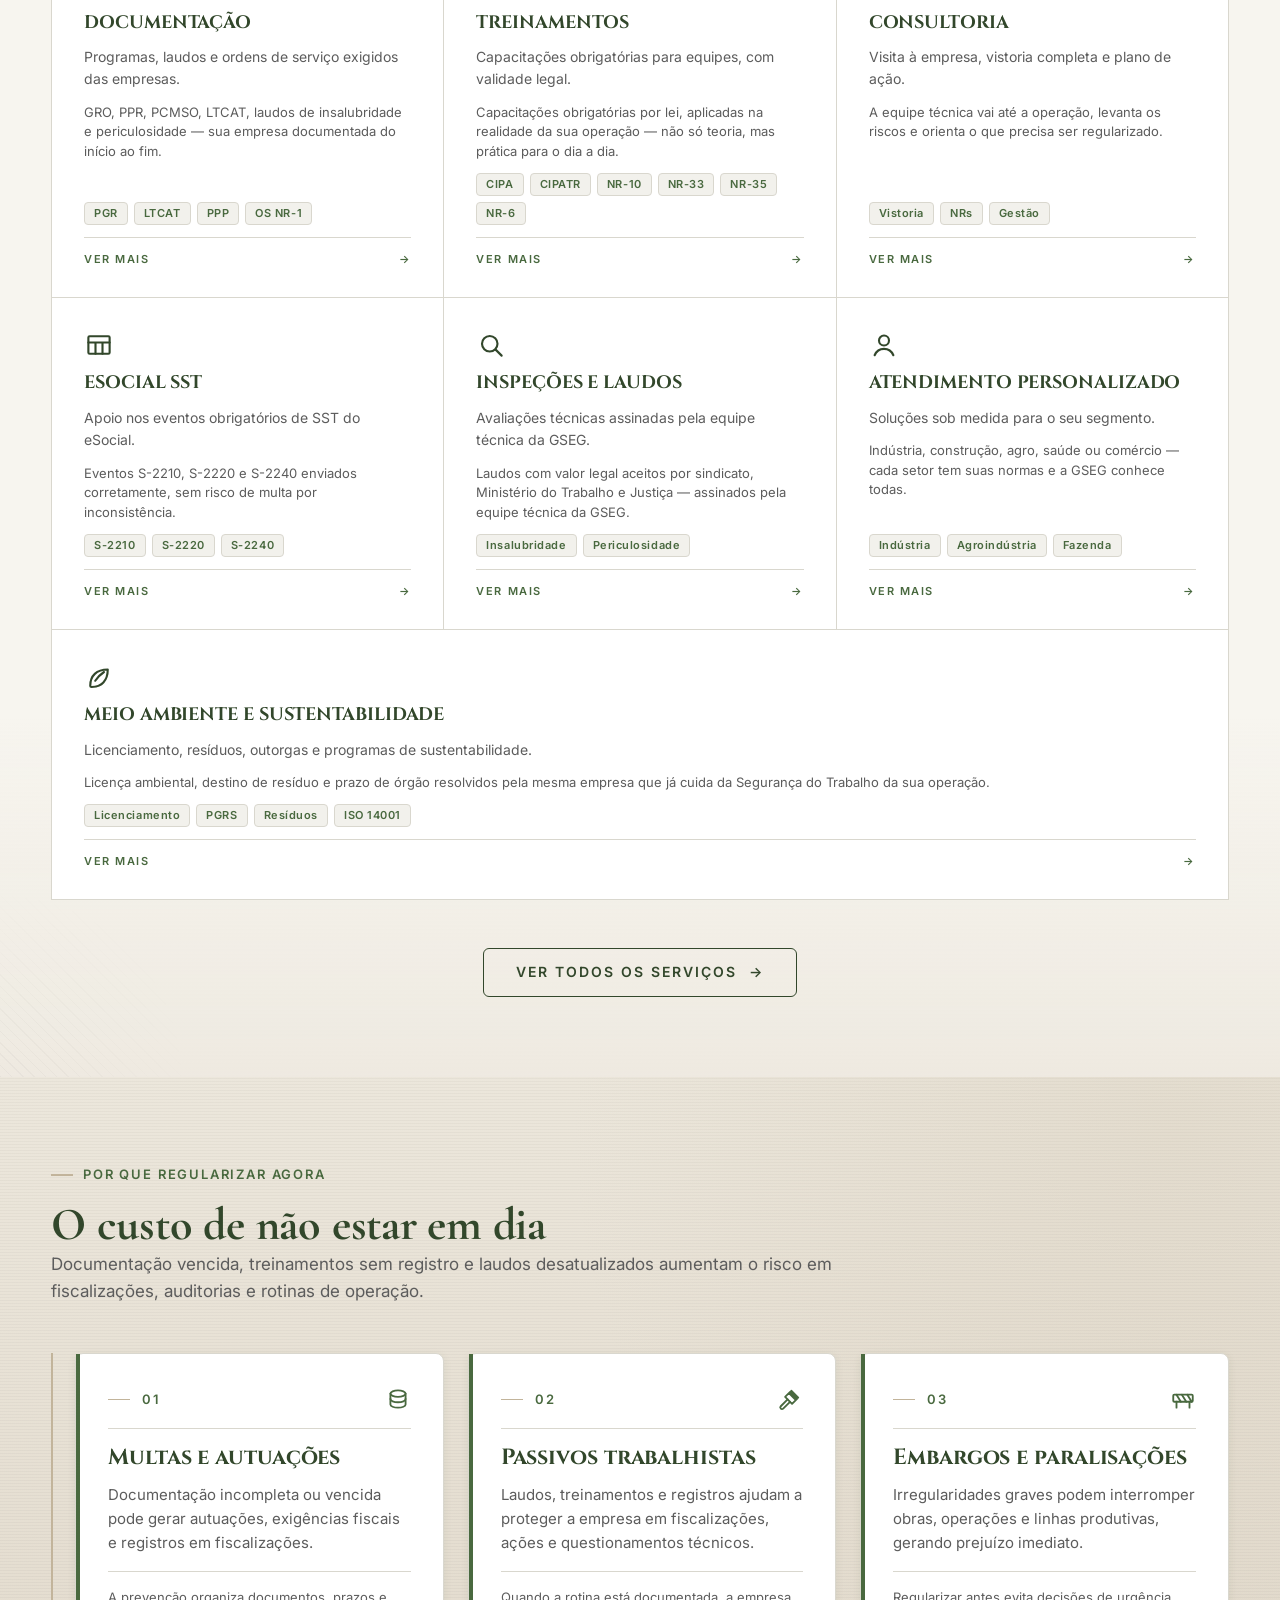
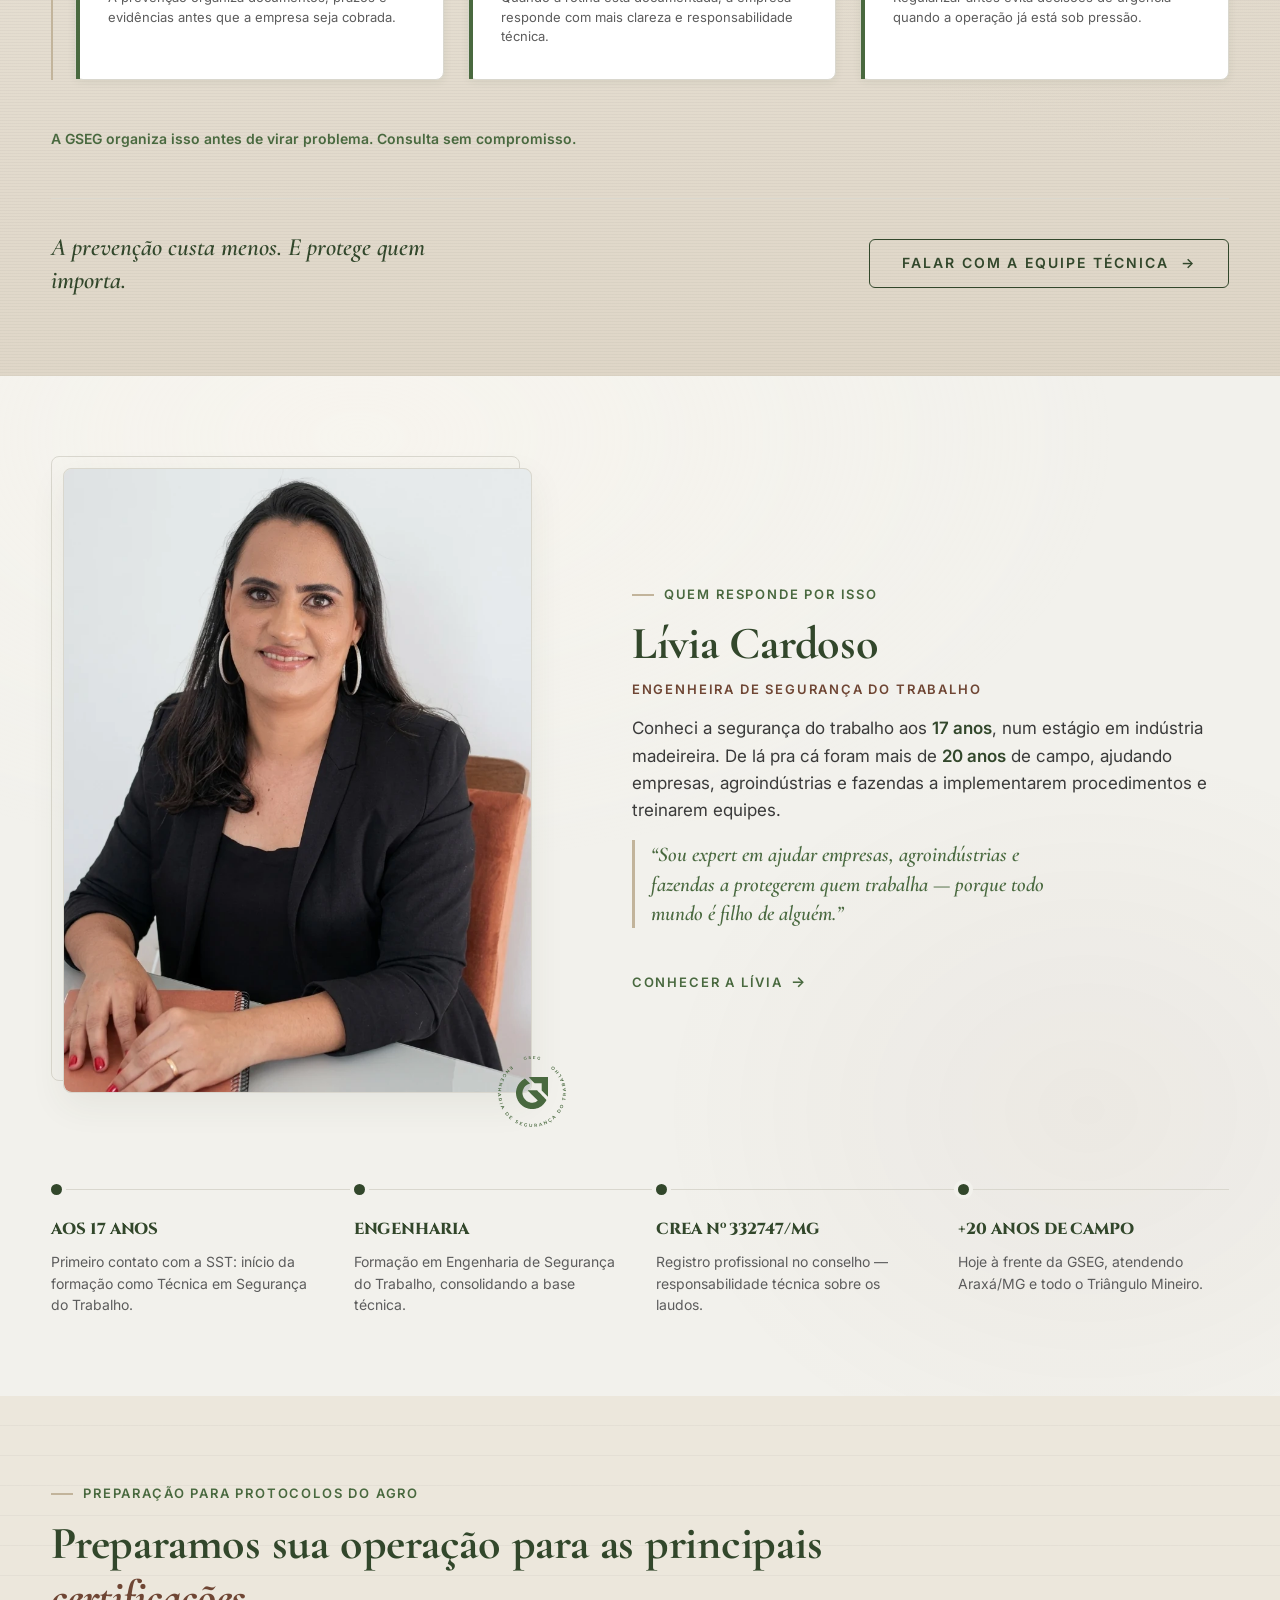
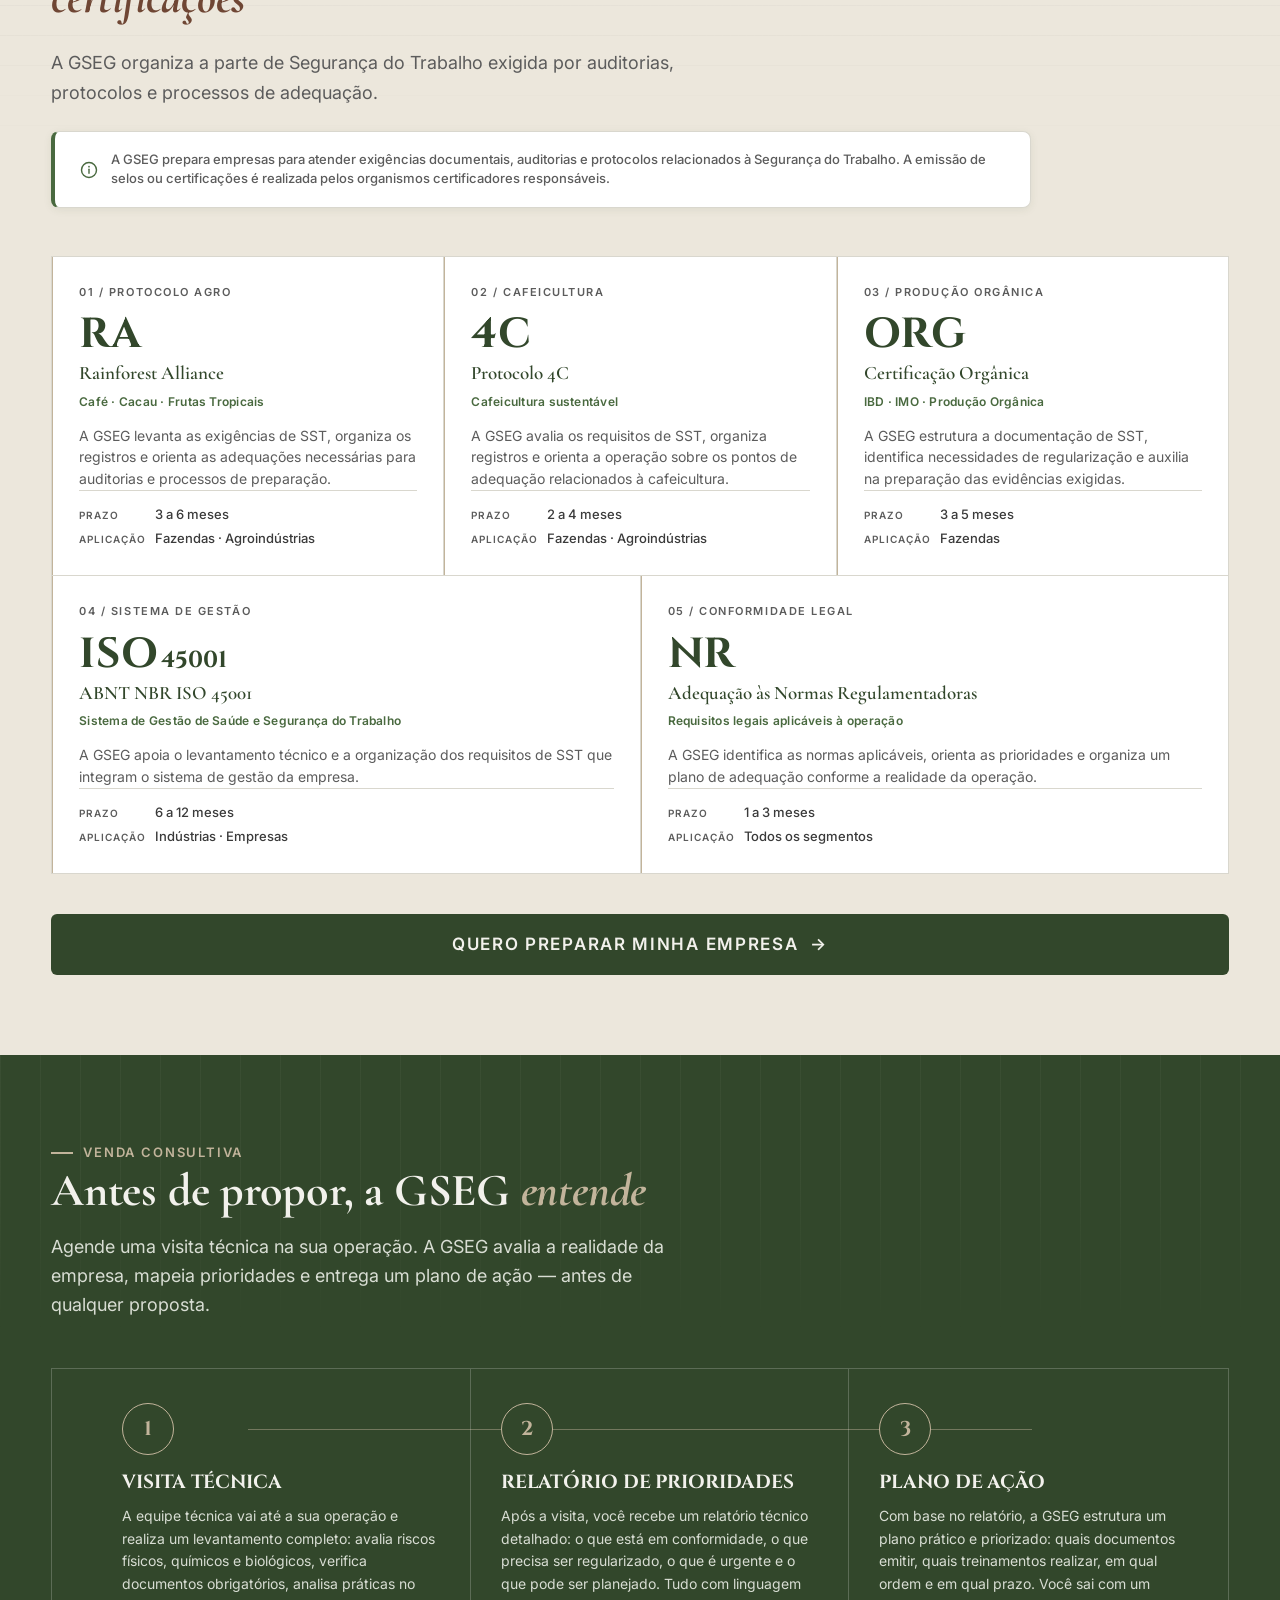
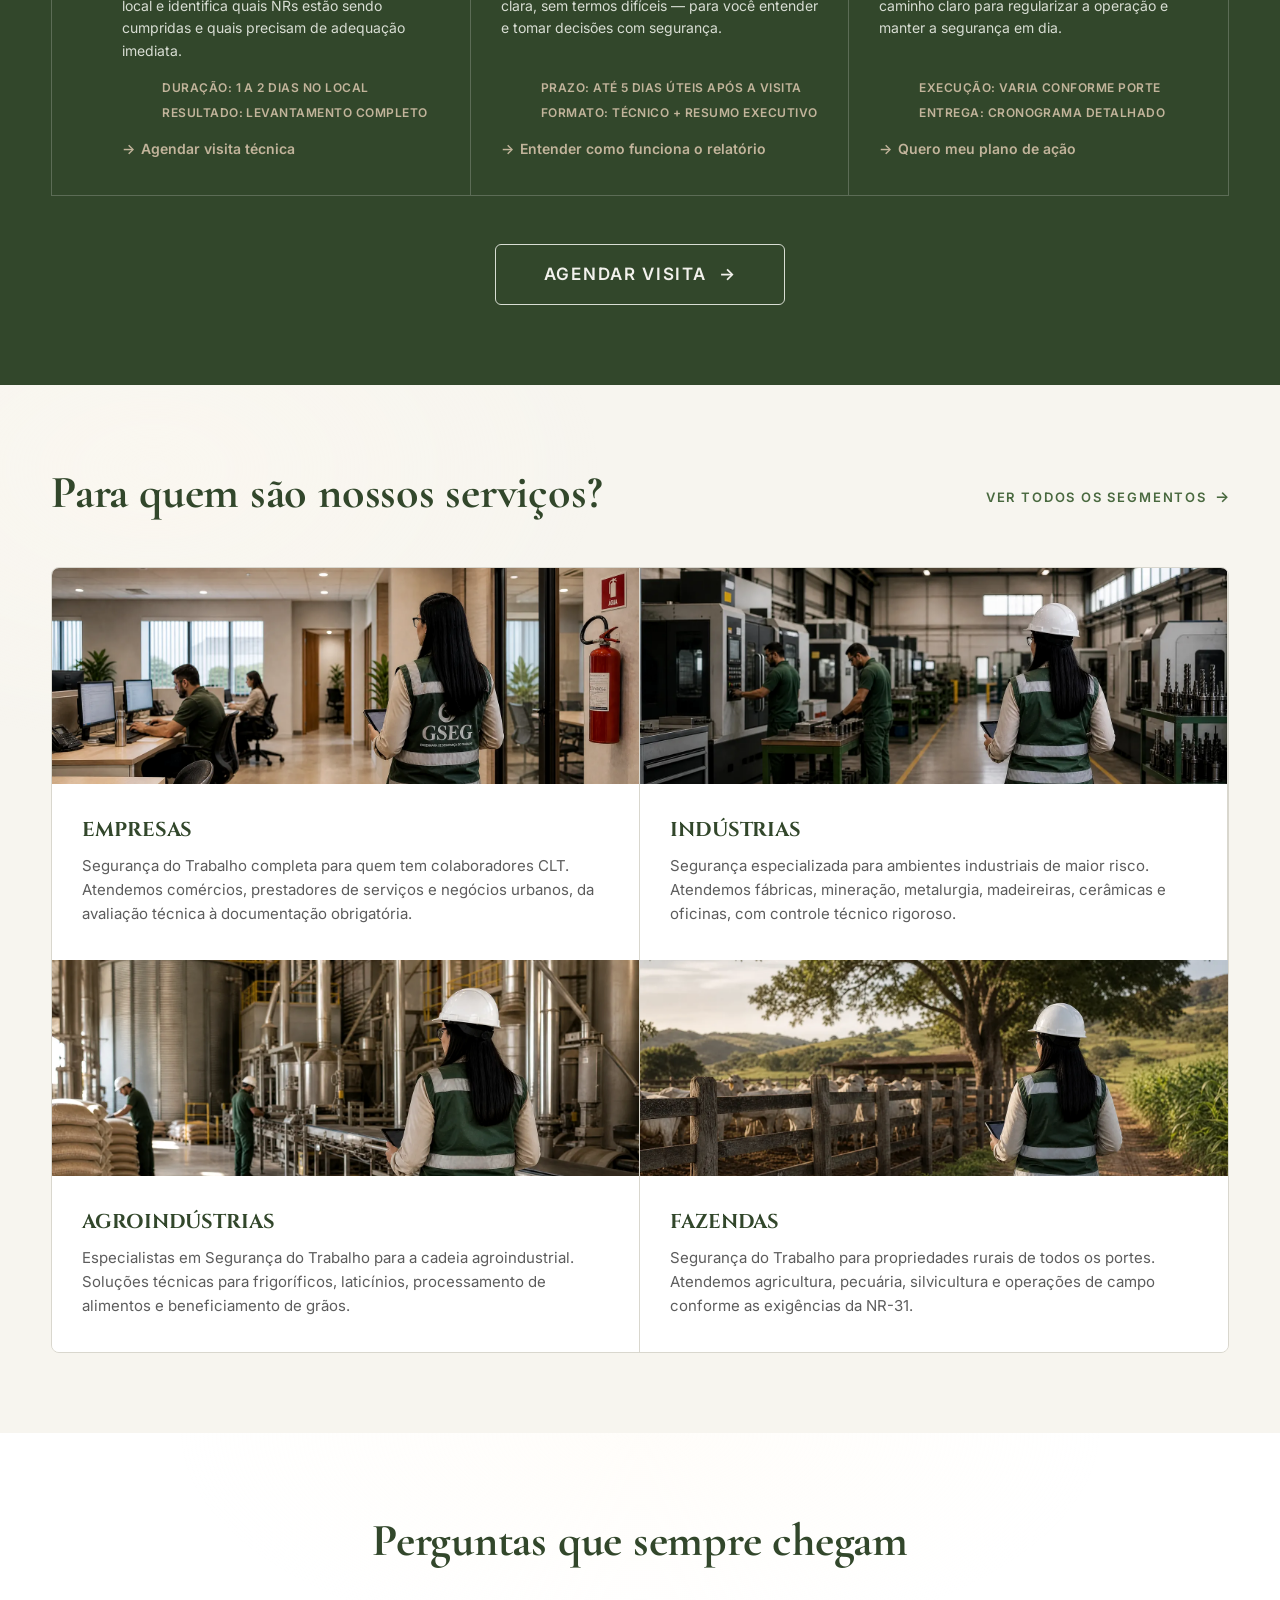
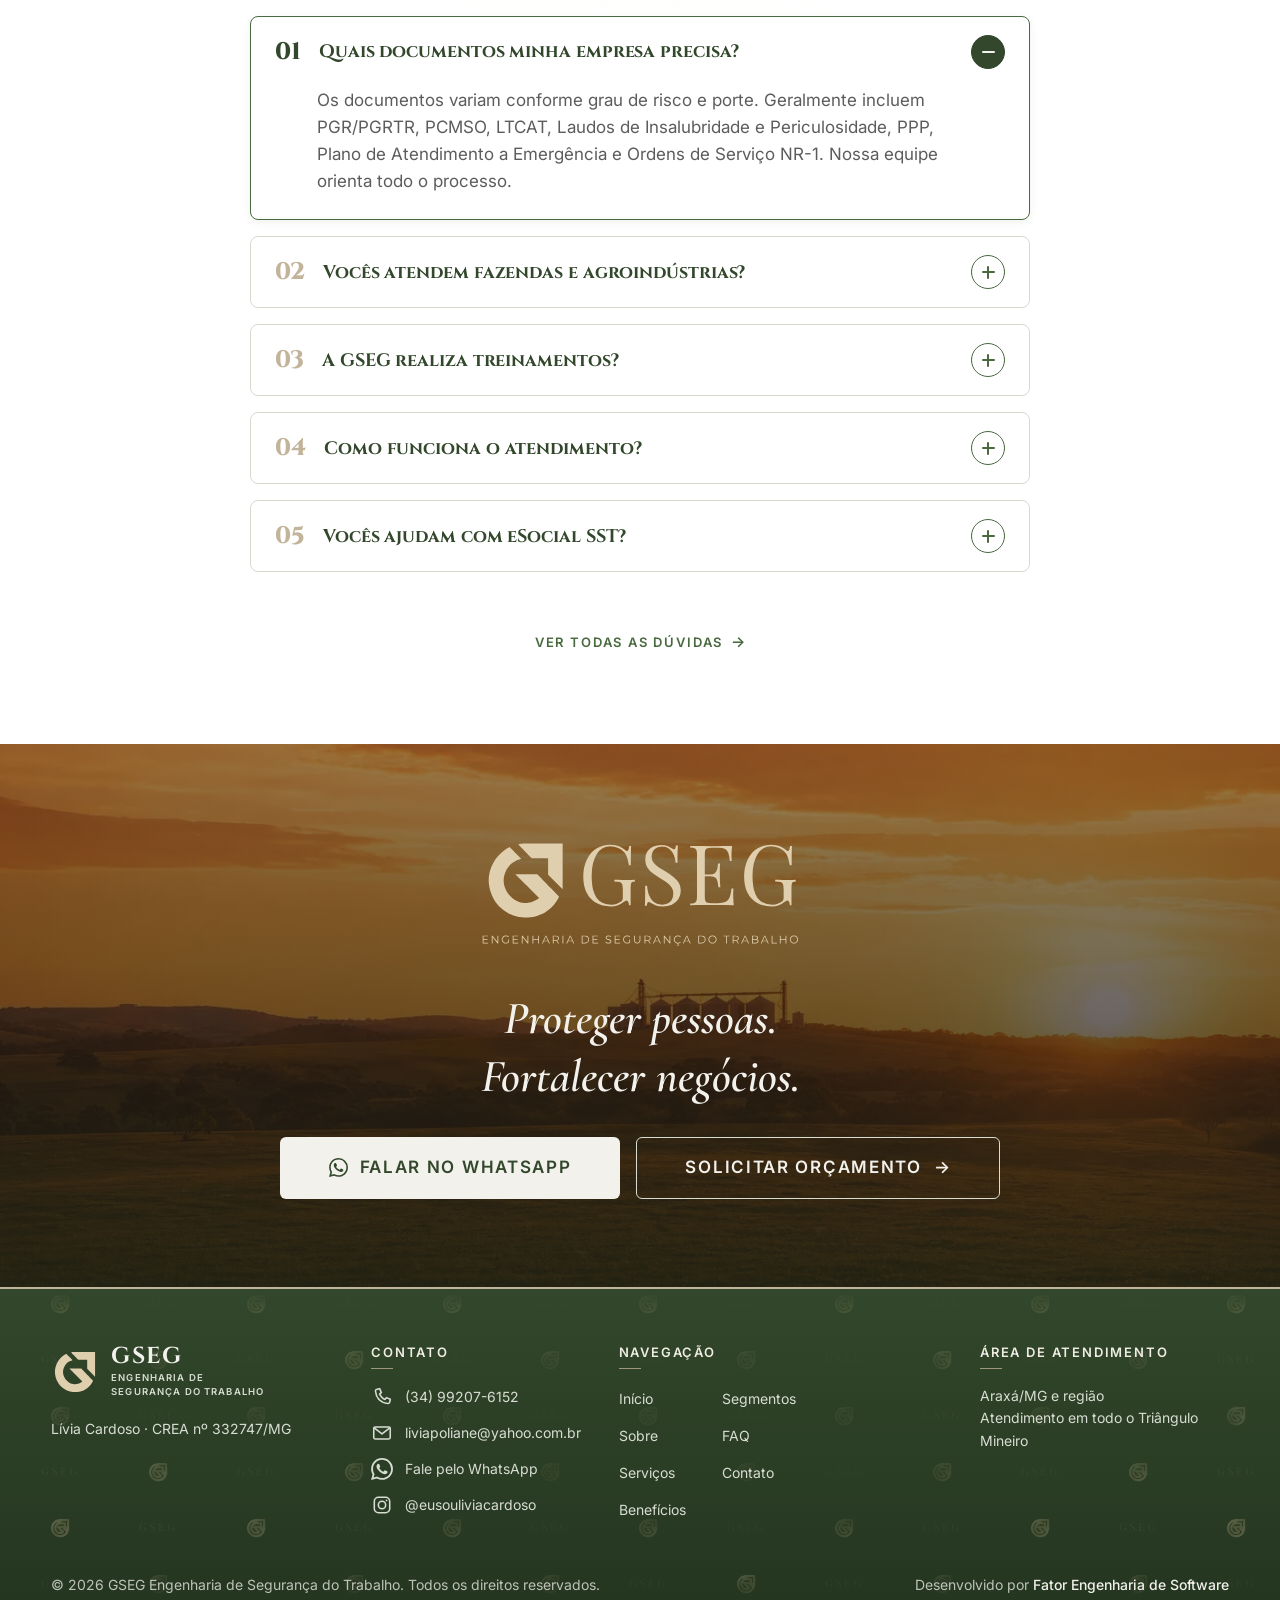
==== commit 9f862811: "Rodada 19.5: G mais intenso na estampa C+ com proteção dos textos, 3 níveis na prévia Co-Authored-By" ====
--- a/index.html
+++ b/index.html
@@ -64,7 +64,7 @@
   <!-- CSS -->
   <link rel="stylesheet" href="css/variaveis_LUCAS.css">
   <link rel="stylesheet" href="css/reset.css">
-  <link rel="stylesheet" href="css/global.css?v=20261009-r19-4">
+  <link rel="stylesheet" href="css/global.css?v=20261009-r19-5">
   <link rel="stylesheet" href="css/refinamento-tokens.css">
   <link rel="stylesheet" href="css/inicio.css">
   <link rel="stylesheet" href="css/refinamento-home.css">
@@ -750,6 +750,7 @@
   <script src="js/header-sticky.js" defer></script>
   <script src="js/faq.js" defer></script>
   <script src="js/whatsapp.js" defer></script>
+  <script src="js/estampa-rodape.js?v=20261009-r19-5" defer></script>
   <script src="js/efeitos.js" defer></script>
 </body>
 </html>
--- a/css/global.css
+++ b/css/global.css
@@ -747,14 +747,23 @@
   .rodape__base { padding-block: 18px; }
 }
 
-/* ───── Estampa da marca no rodapé (rodada 19.4): C+ — G em traço (G2 metálico por padrão) + palavra GSEG em bronze claro ─────
-   Decorativa: pseudo-elementos atrás do conteúdo, só sobre o verde. Variáveis sobrescrevíveis (a prévia troca o G por ?g=1|2). */
+/* ───── Estampa da marca no rodapé (rodadas 19.4–19.5): C+ — G em traço bronze metálico (protagonista) + palavra GSEG em bronze claro ─────
+   Decorativa: pseudo-elementos atrás do conteúdo, só sobre o verde. Sem JS: G a 14% (contraste seguro em qualquer ponto).
+   Com js/estampa-rodape.js (classe .est-zonas): G e GSEG sobem para o nível "forte" fora de zonas de proteção — o JS mede as caixas
+   de texto do rodapé e gera, a cada resize, uma máscara SVG com zonas esmaecidas (--est-zona-g / --est-zona-w) onde a estampa fica leve. */
 :root {
-  --est-g-tile: url("../img/estampa/estampa-g2.svg");
+  --est-g-tile: url("../img/estampa/estampa-g2-n2.svg");   /* traço 2,25px (nível 2); a prévia troca por n1/n3 com ?i= */
   --est-w-tile: url("../img/estampa/estampa-gseg.svg");
-  --est-g-op: .14;
+  --est-g-op: .14;               /* padrão sem JS */
   --est-w-op: .075;
-}
+  --est-g-op-forte: .32;         /* nível 2 — fora das zonas de proteção */
+  --est-w-op-forte: .10;
+  --est-g-op-zona: .10;          /* dentro das zonas (atrás do texto) */
+  --est-w-op-zona: .05;
+  --est-zona-g: linear-gradient(#000, #000);
+  --est-zona-w: linear-gradient(#000, #000);
+}
+.rodape.est-zonas { --est-g-op: var(--est-g-op-forte); --est-w-op: var(--est-w-op-forte); }
 .rodape::before,
 .rodape::after {
   content: "";
@@ -768,16 +777,21 @@
   background-size: 196px 112px;
   background-position: 0 0;
   pointer-events: none;
-  /* esmaecimento topo/base + vinheta (centro ~40% mais leve, sem anel) */
-  -webkit-mask-image: linear-gradient(to bottom, transparent 0, #000 40px, #000 calc(100% - 40px), transparent 100%),
-    radial-gradient(ellipse 75% 95% at 50% 50%, rgba(0,0,0,.6) 0, rgba(0,0,0,.61) 15%, rgba(0,0,0,.66) 30%, rgba(0,0,0,.75) 45%, rgba(0,0,0,.86) 60%, rgba(0,0,0,.95) 78%, #000 100%);
-          mask-image: linear-gradient(to bottom, transparent 0, #000 40px, #000 calc(100% - 40px), transparent 100%),
-    radial-gradient(ellipse 75% 95% at 50% 50%, rgba(0,0,0,.6) 0, rgba(0,0,0,.61) 15%, rgba(0,0,0,.66) 30%, rgba(0,0,0,.75) 45%, rgba(0,0,0,.86) 60%, rgba(0,0,0,.95) 78%, #000 100%);
-  -webkit-mask-composite: source-in;
-          mask-composite: intersect;
-}
+  -webkit-mask-size: 100% 100%;           mask-size: 100% 100%;
+  -webkit-mask-repeat: no-repeat;         mask-repeat: no-repeat;
+  -webkit-mask-composite: source-in, source-in;   mask-composite: intersect, intersect;
+}
+/* máscara = esmaecimento topo/base ∩ vinheta (centro ~40% mais leve, sem anel) ∩ zonas de proteção do texto */
 .rodape::before { background-image: var(--est-g-tile); opacity: var(--est-g-op); }
 .rodape::after  { background-image: var(--est-w-tile); opacity: var(--est-w-op); }
+.rodape::before {
+  -webkit-mask-image: linear-gradient(to bottom, transparent 0, #000 40px, #000 calc(100% - 40px), transparent 100%), radial-gradient(ellipse 75% 95% at 50% 50%, rgba(0,0,0,.6) 0, rgba(0,0,0,.61) 15%, rgba(0,0,0,.66) 30%, rgba(0,0,0,.75) 45%, rgba(0,0,0,.86) 60%, rgba(0,0,0,.95) 78%, #000 100%), var(--est-zona-g);
+          mask-image: linear-gradient(to bottom, transparent 0, #000 40px, #000 calc(100% - 40px), transparent 100%), radial-gradient(ellipse 75% 95% at 50% 50%, rgba(0,0,0,.6) 0, rgba(0,0,0,.61) 15%, rgba(0,0,0,.66) 30%, rgba(0,0,0,.75) 45%, rgba(0,0,0,.86) 60%, rgba(0,0,0,.95) 78%, #000 100%), var(--est-zona-g);
+}
+.rodape::after {
+  -webkit-mask-image: linear-gradient(to bottom, transparent 0, #000 40px, #000 calc(100% - 40px), transparent 100%), radial-gradient(ellipse 75% 95% at 50% 50%, rgba(0,0,0,.6) 0, rgba(0,0,0,.61) 15%, rgba(0,0,0,.66) 30%, rgba(0,0,0,.75) 45%, rgba(0,0,0,.86) 60%, rgba(0,0,0,.95) 78%, #000 100%), var(--est-zona-w);
+          mask-image: linear-gradient(to bottom, transparent 0, #000 40px, #000 calc(100% - 40px), transparent 100%), radial-gradient(ellipse 75% 95% at 50% 50%, rgba(0,0,0,.6) 0, rgba(0,0,0,.61) 15%, rgba(0,0,0,.66) 30%, rgba(0,0,0,.75) 45%, rgba(0,0,0,.86) 60%, rgba(0,0,0,.95) 78%, #000 100%), var(--est-zona-w);
+}
 @media (prefers-contrast: more), (forced-colors: active), print { .rodape::before, .rodape::after { display: none; } }
 
 /* ════════════════ AJUSTES MOBILE (≤899px · não afeta desktop ≥900) ════════════════
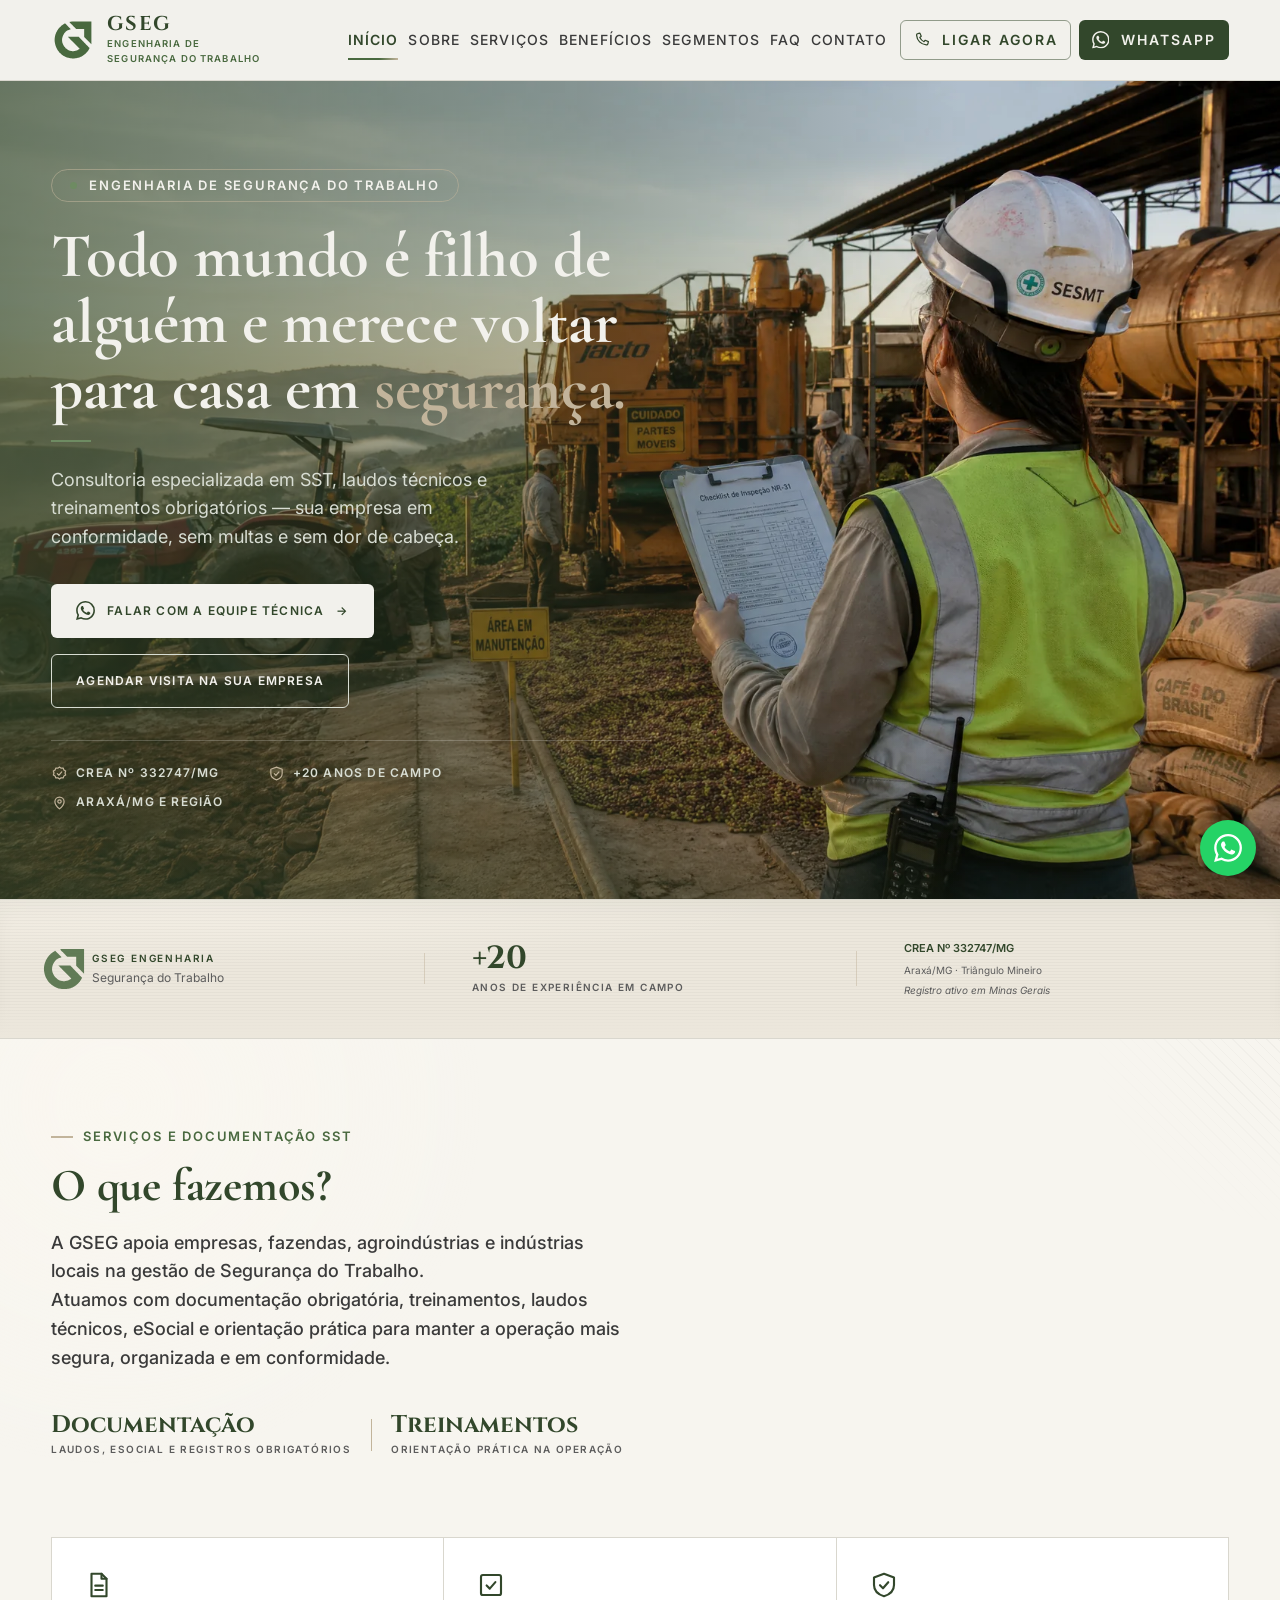
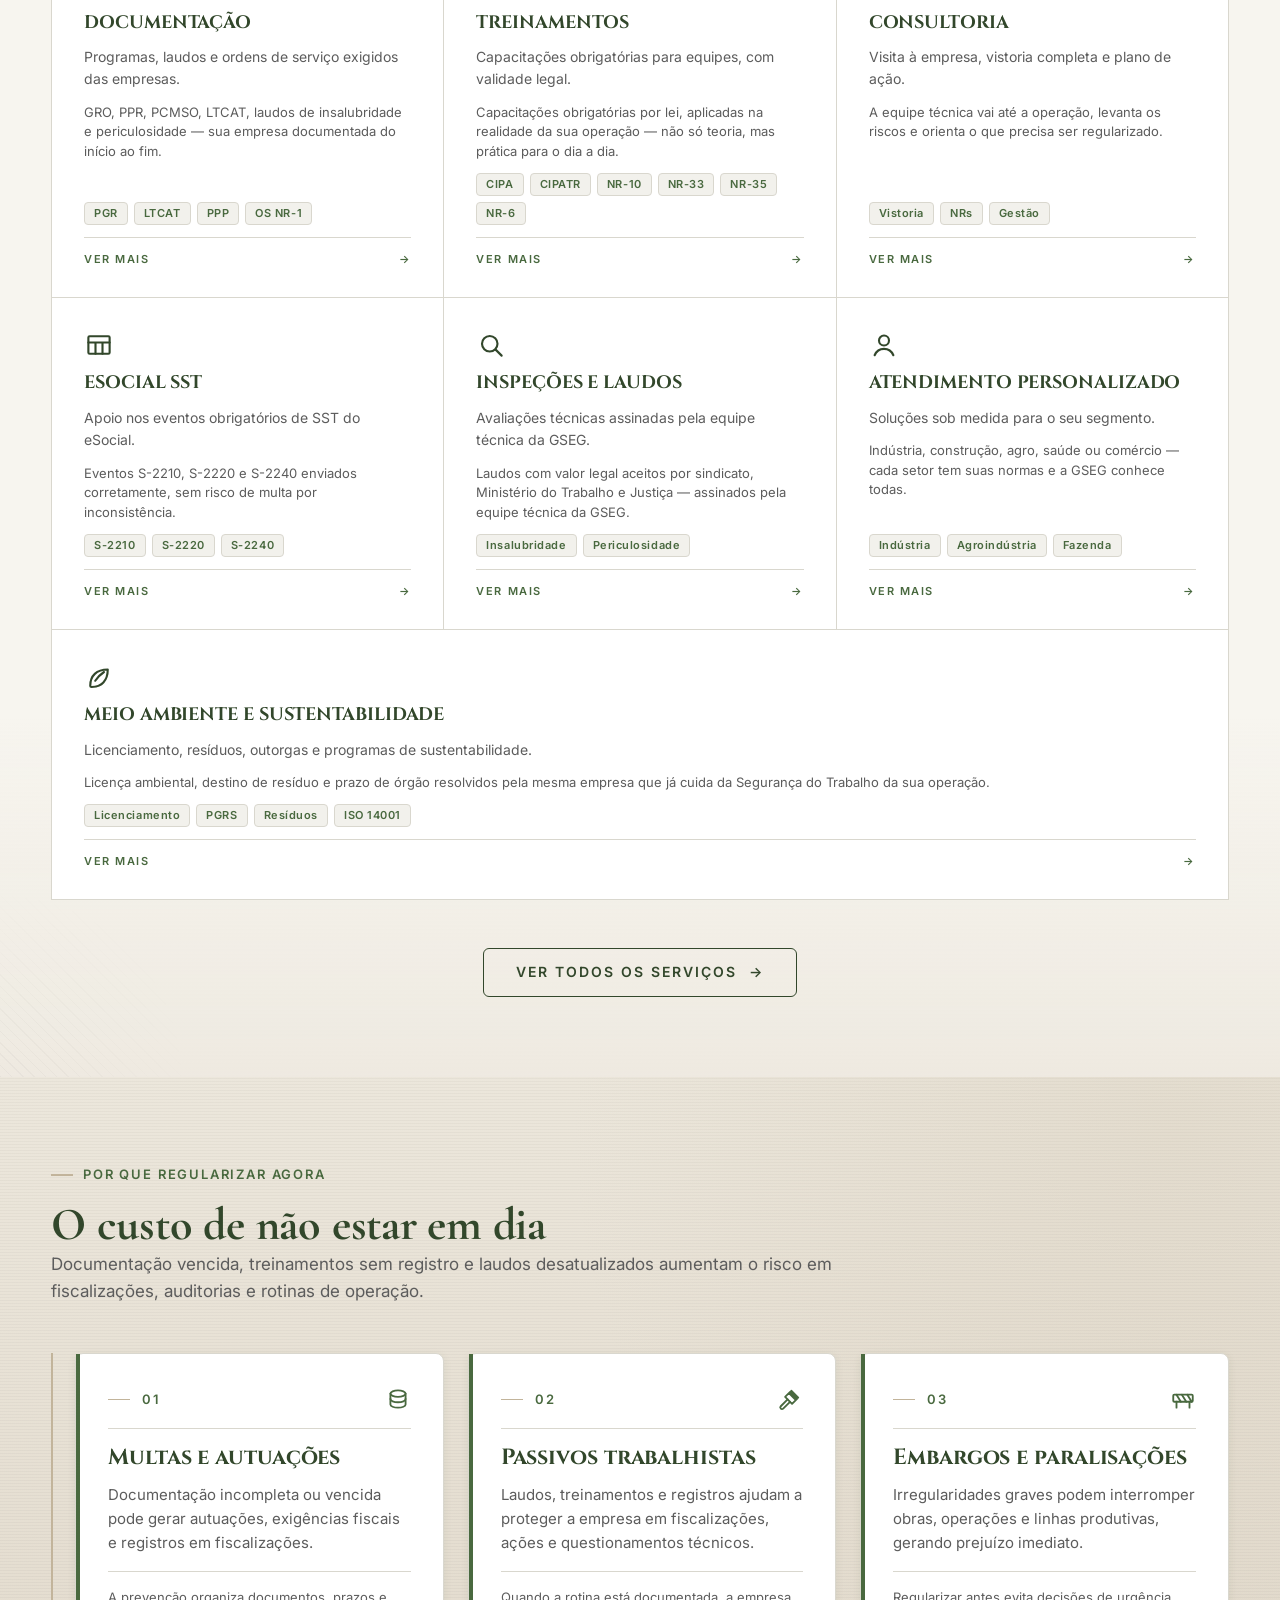
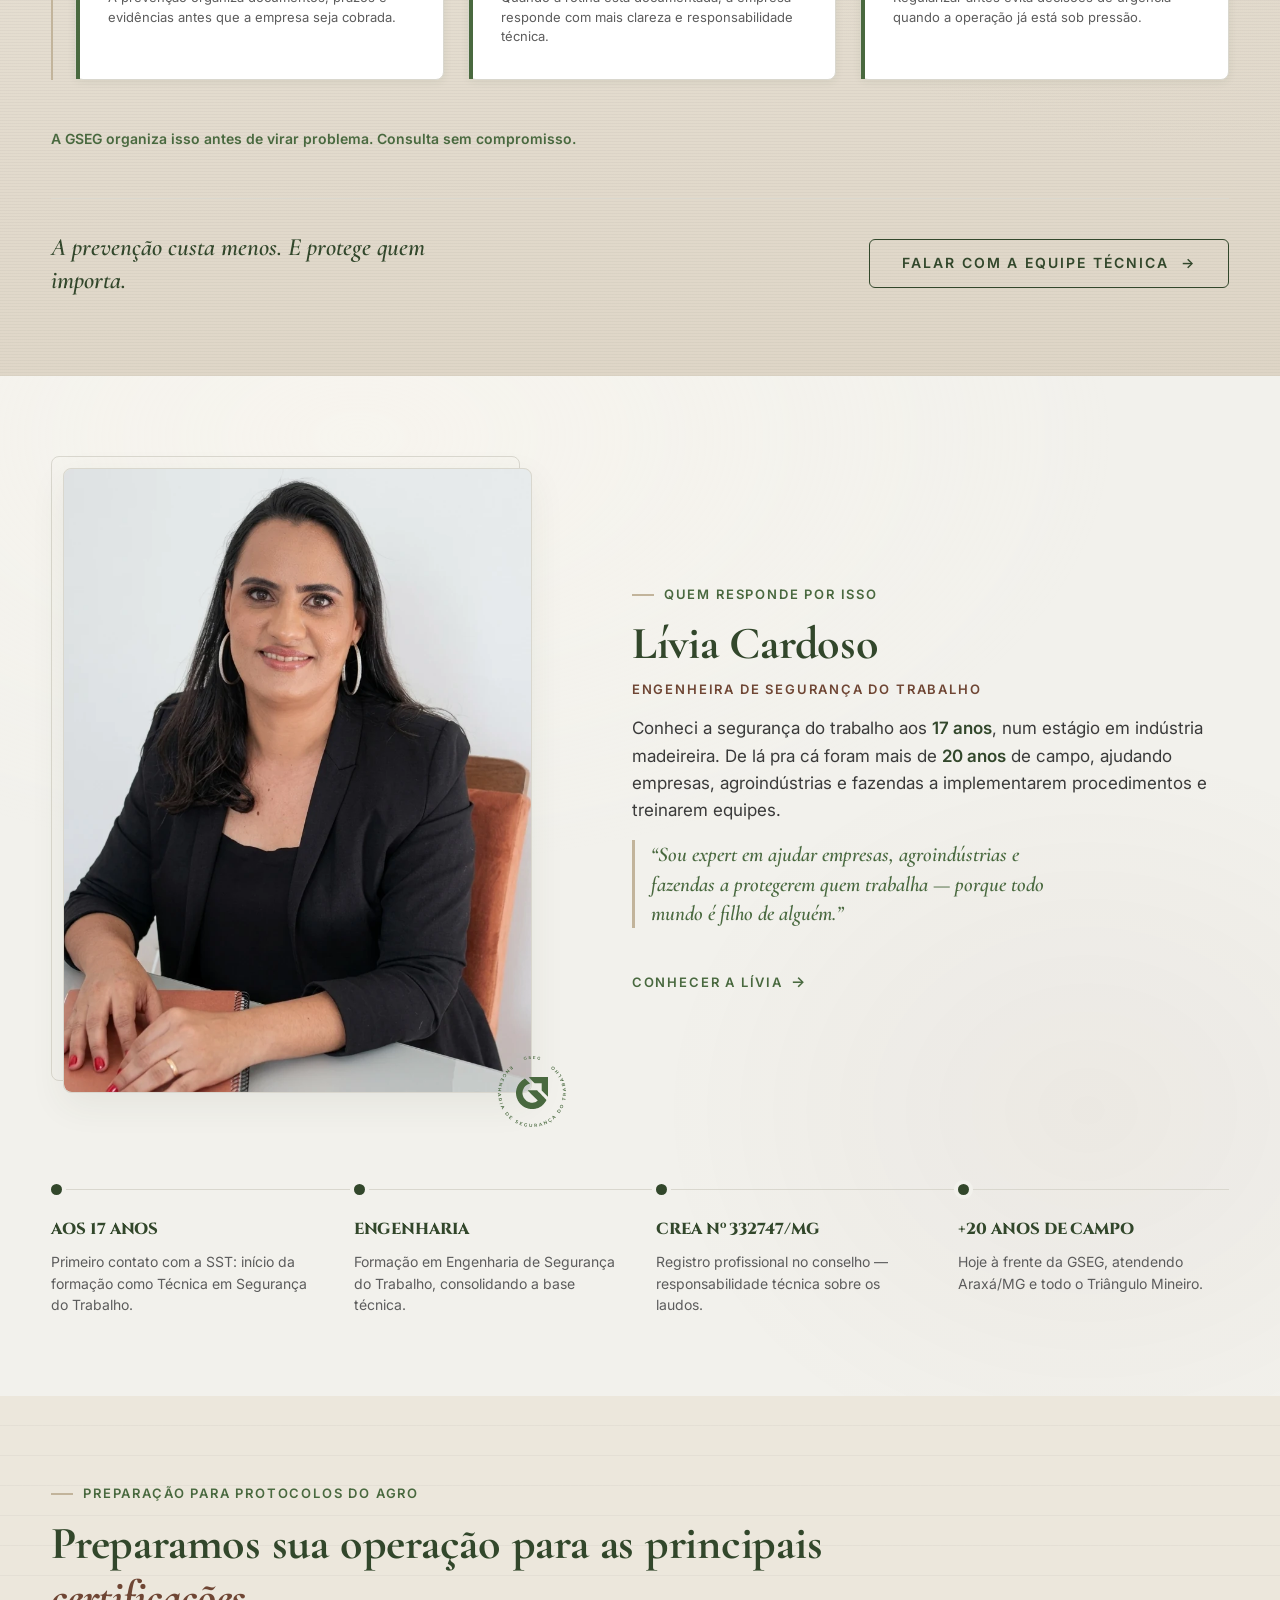
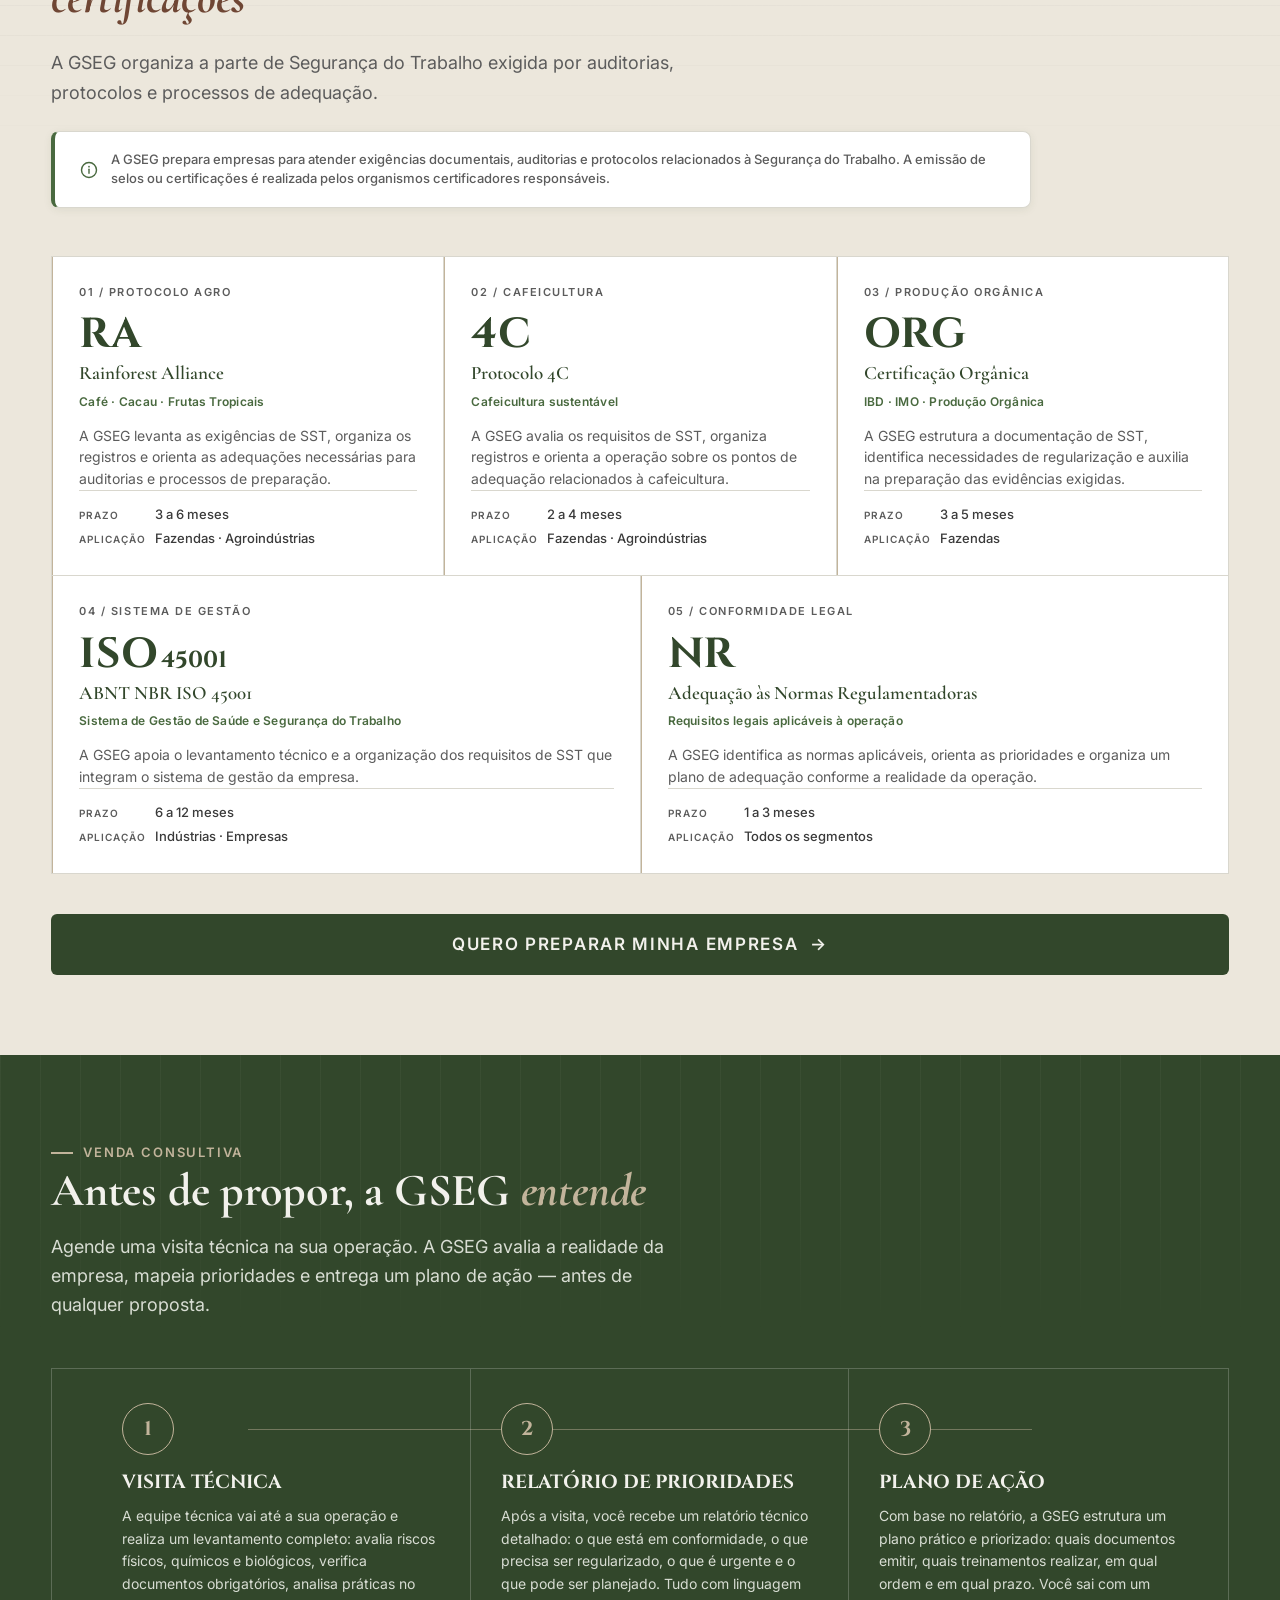
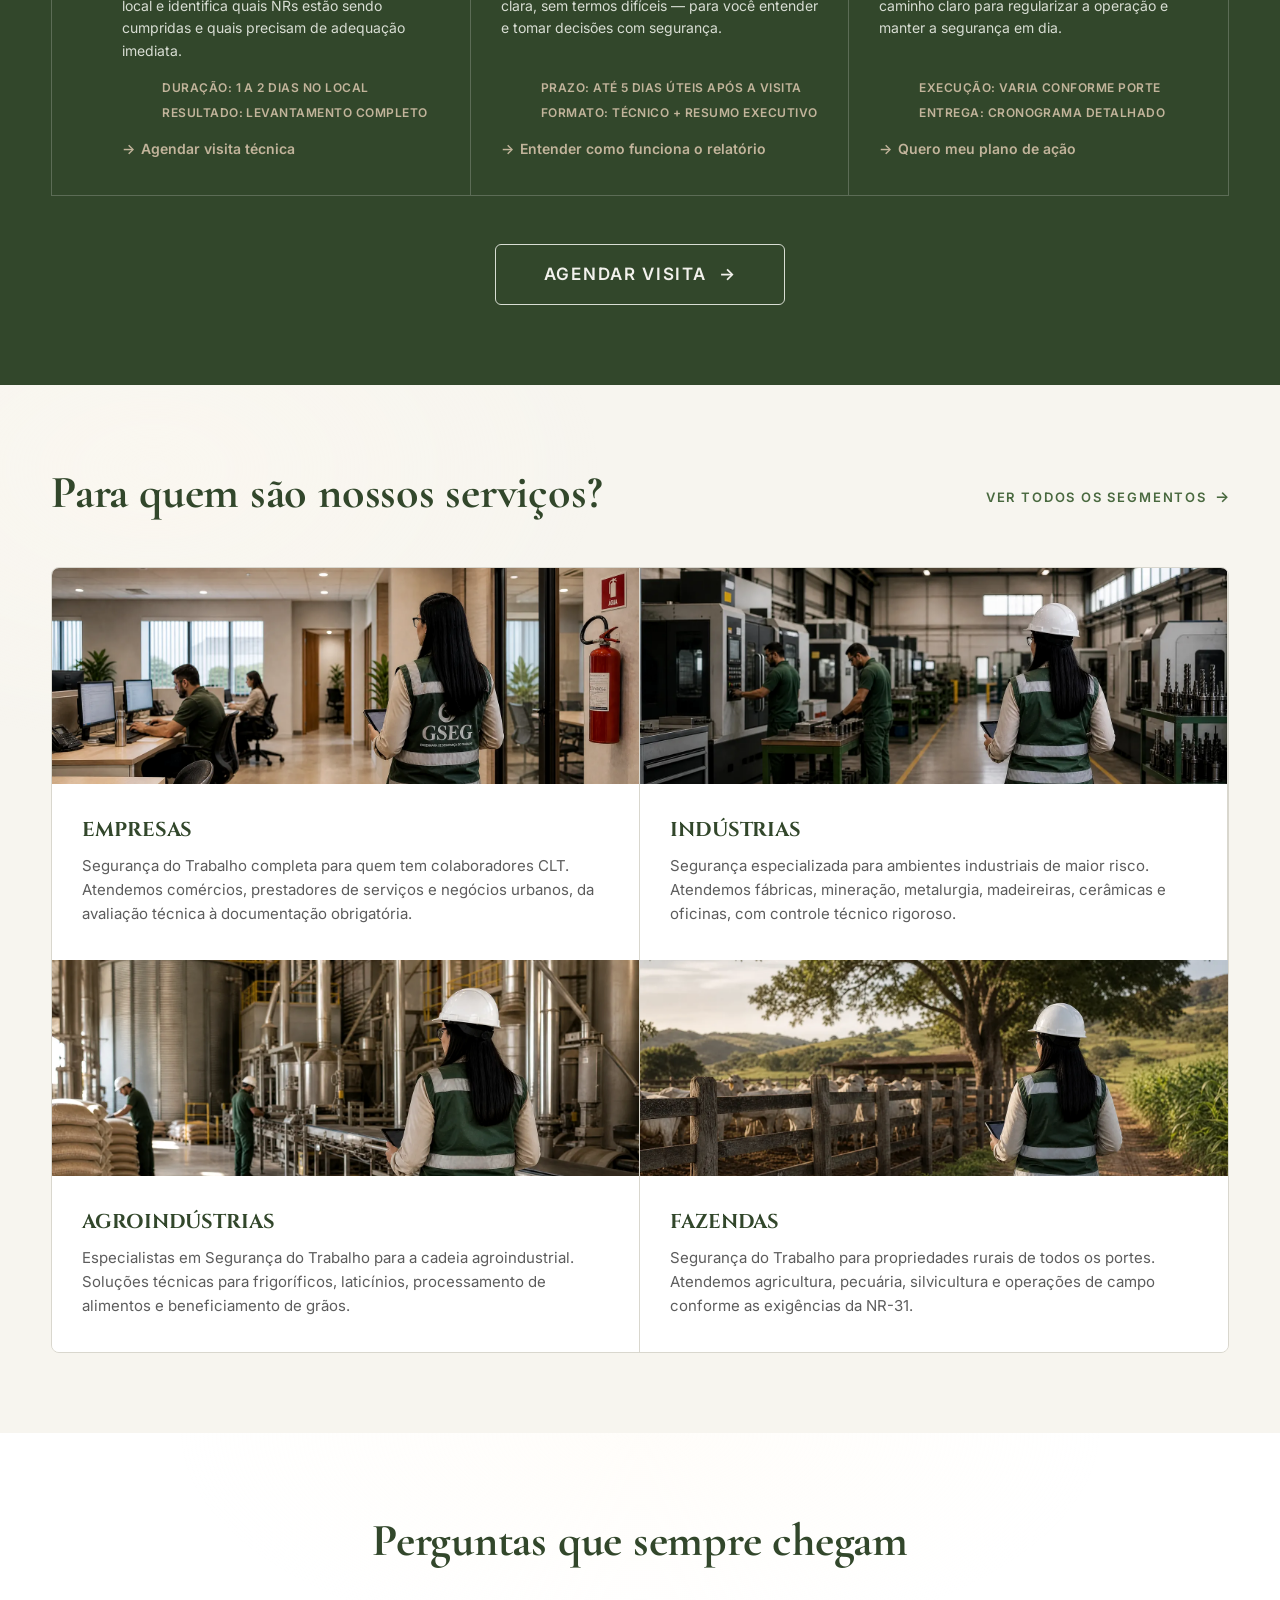
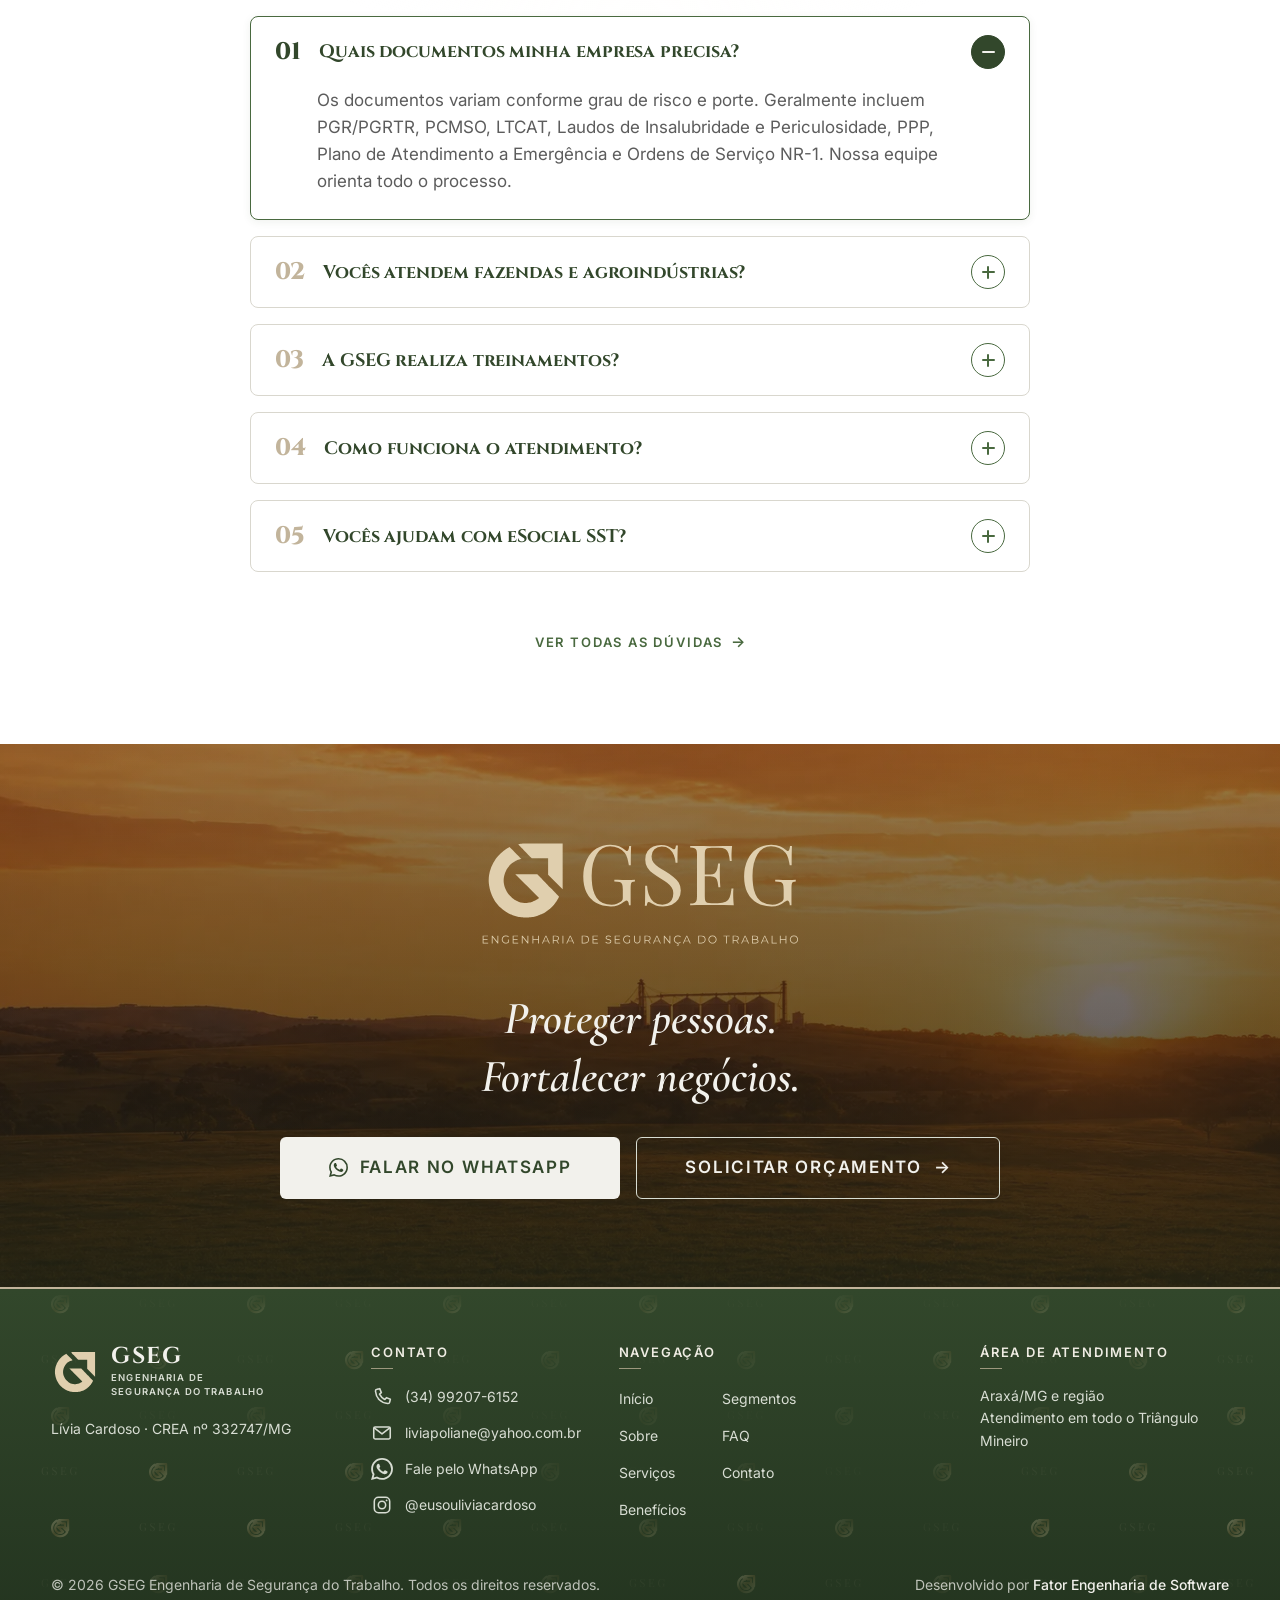
==== commit 0c114506: "Rodada 19.5b: degradê metálico mais perceptível, zonas do rodapé calculadas sob demanda e recalculad" ====
--- a/index.html
+++ b/index.html
@@ -64,7 +64,7 @@
   <!-- CSS -->
   <link rel="stylesheet" href="css/variaveis_LUCAS.css">
   <link rel="stylesheet" href="css/reset.css">
-  <link rel="stylesheet" href="css/global.css?v=20261009-r19-5">
+  <link rel="stylesheet" href="css/global.css?v=20261009-r19-5b">
   <link rel="stylesheet" href="css/refinamento-tokens.css">
   <link rel="stylesheet" href="css/inicio.css">
   <link rel="stylesheet" href="css/refinamento-home.css">
@@ -750,7 +750,7 @@
   <script src="js/header-sticky.js" defer></script>
   <script src="js/faq.js" defer></script>
   <script src="js/whatsapp.js" defer></script>
-  <script src="js/estampa-rodape.js?v=20261009-r19-5" defer></script>
+  <script src="js/estampa-rodape.js?v=20261009-r19-5b" defer></script>
   <script src="js/efeitos.js" defer></script>
 </body>
 </html>
--- a/css/global.css
+++ b/css/global.css
@@ -752,7 +752,7 @@
    Com js/estampa-rodape.js (classe .est-zonas): G e GSEG sobem para o nível "forte" fora de zonas de proteção — o JS mede as caixas
    de texto do rodapé e gera, a cada resize, uma máscara SVG com zonas esmaecidas (--est-zona-g / --est-zona-w) onde a estampa fica leve. */
 :root {
-  --est-g-tile: url("../img/estampa/estampa-g2-n2.svg");   /* traço 2,25px (nível 2); a prévia troca por n1/n3 com ?i= */
+  --est-g-tile: url("../img/estampa/estampa-g2-n2.svg?v=20261009-r19-5b");   /* traço 2,25px (nível 2); a prévia troca por n1/n3 com ?i= */
   --est-w-tile: url("../img/estampa/estampa-gseg.svg");
   --est-g-op: .14;               /* padrão sem JS */
   --est-w-op: .075;
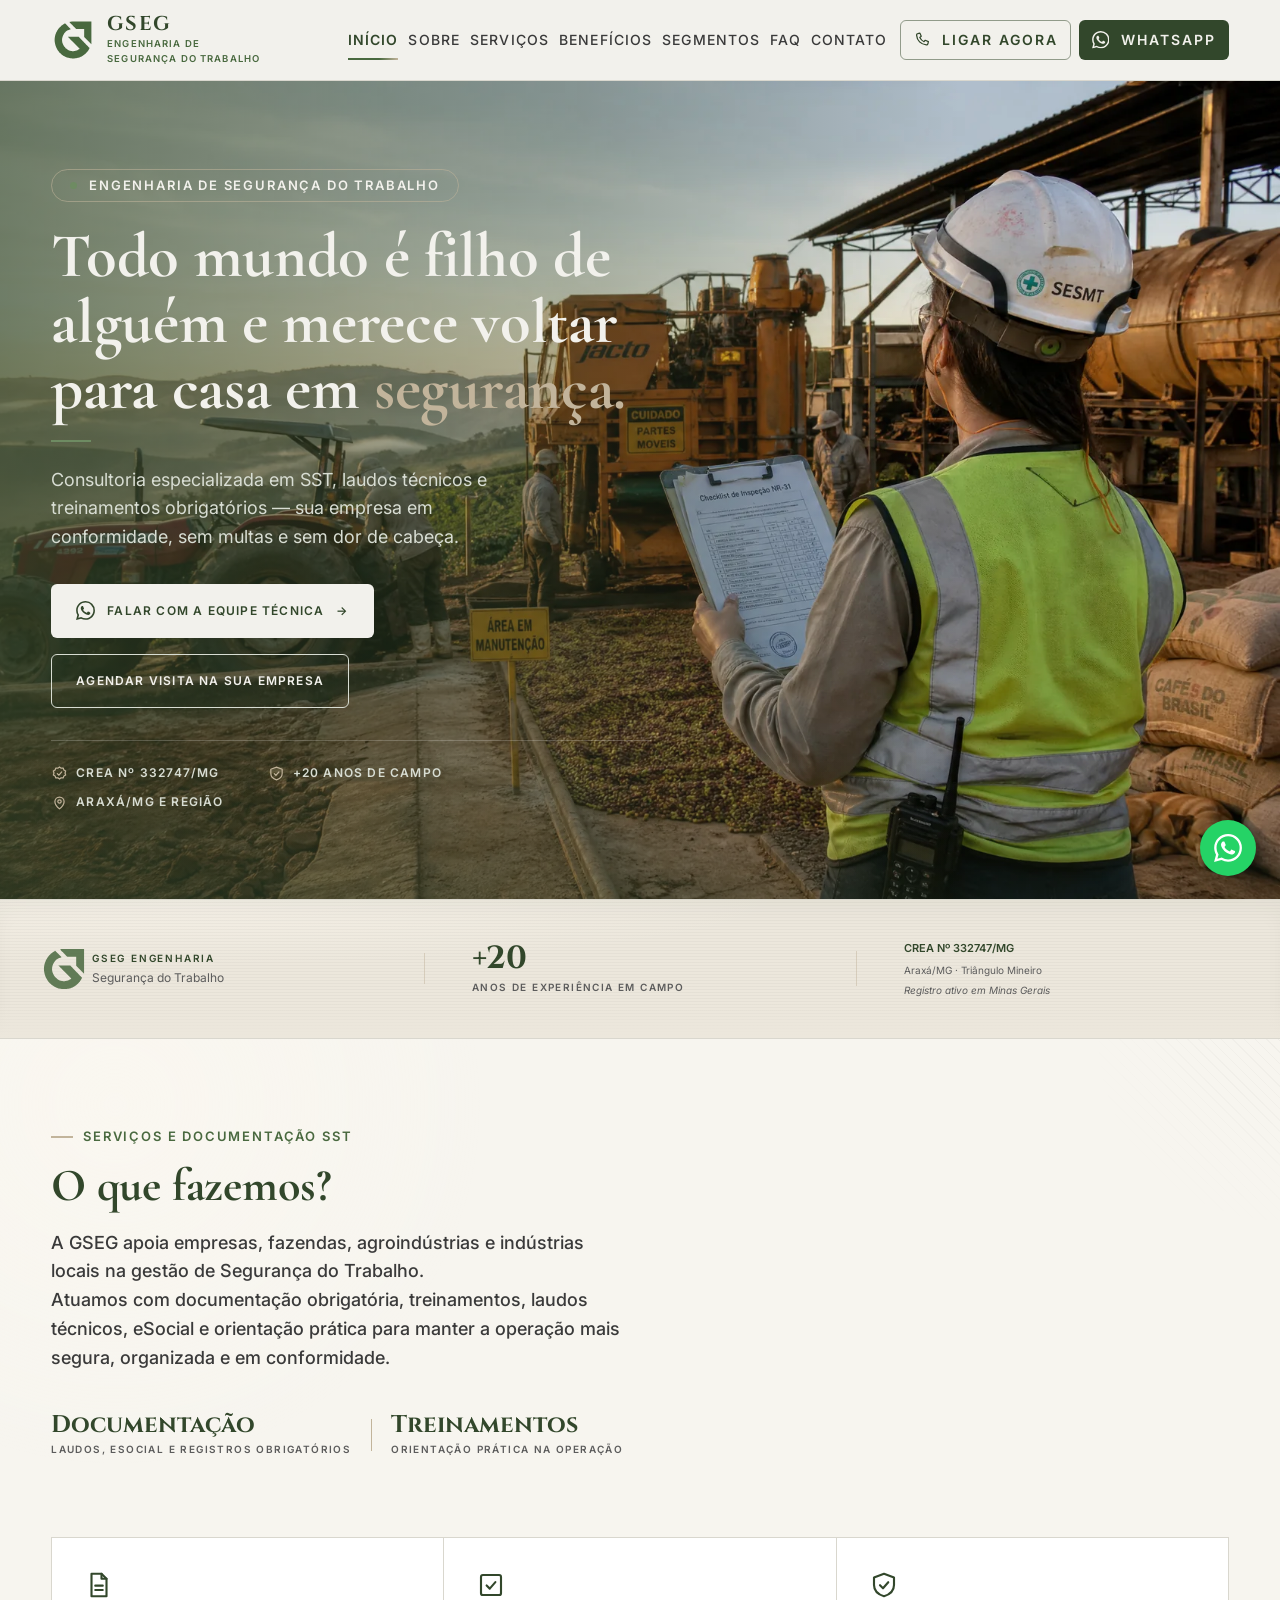
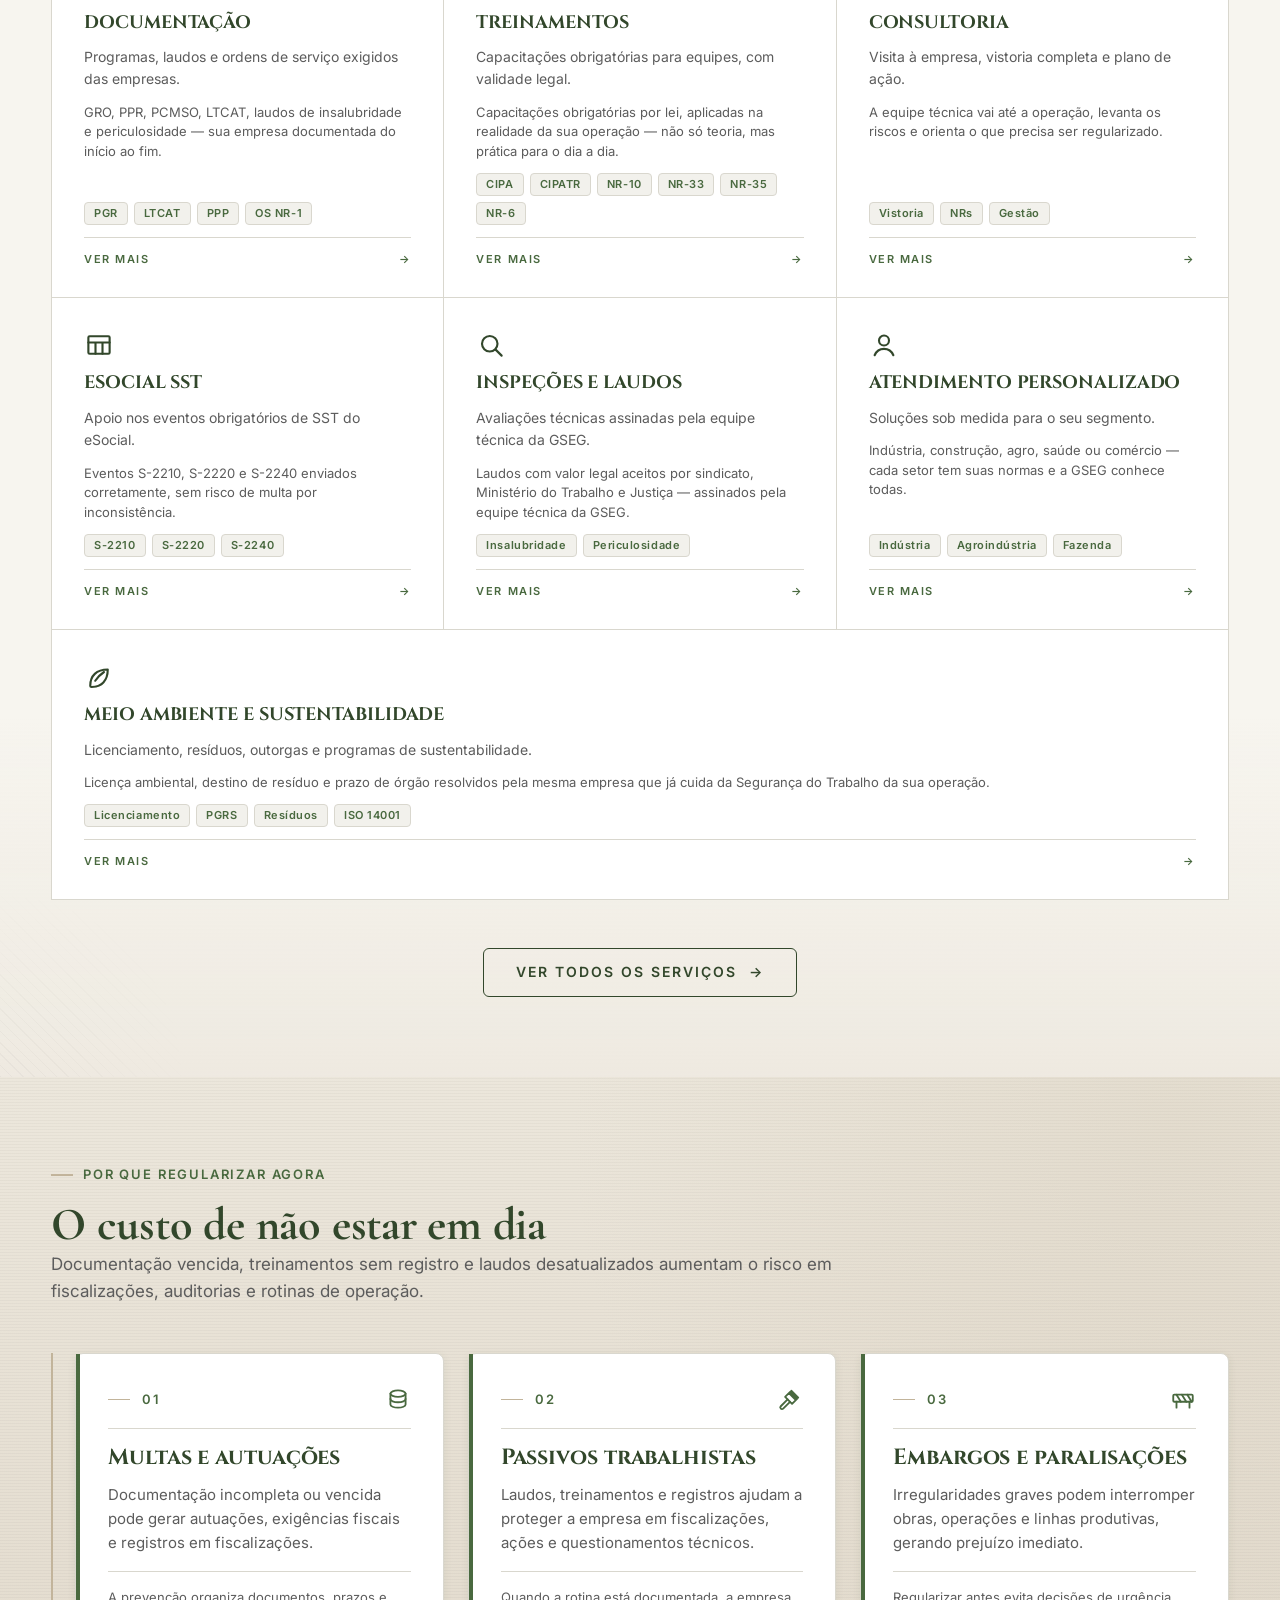
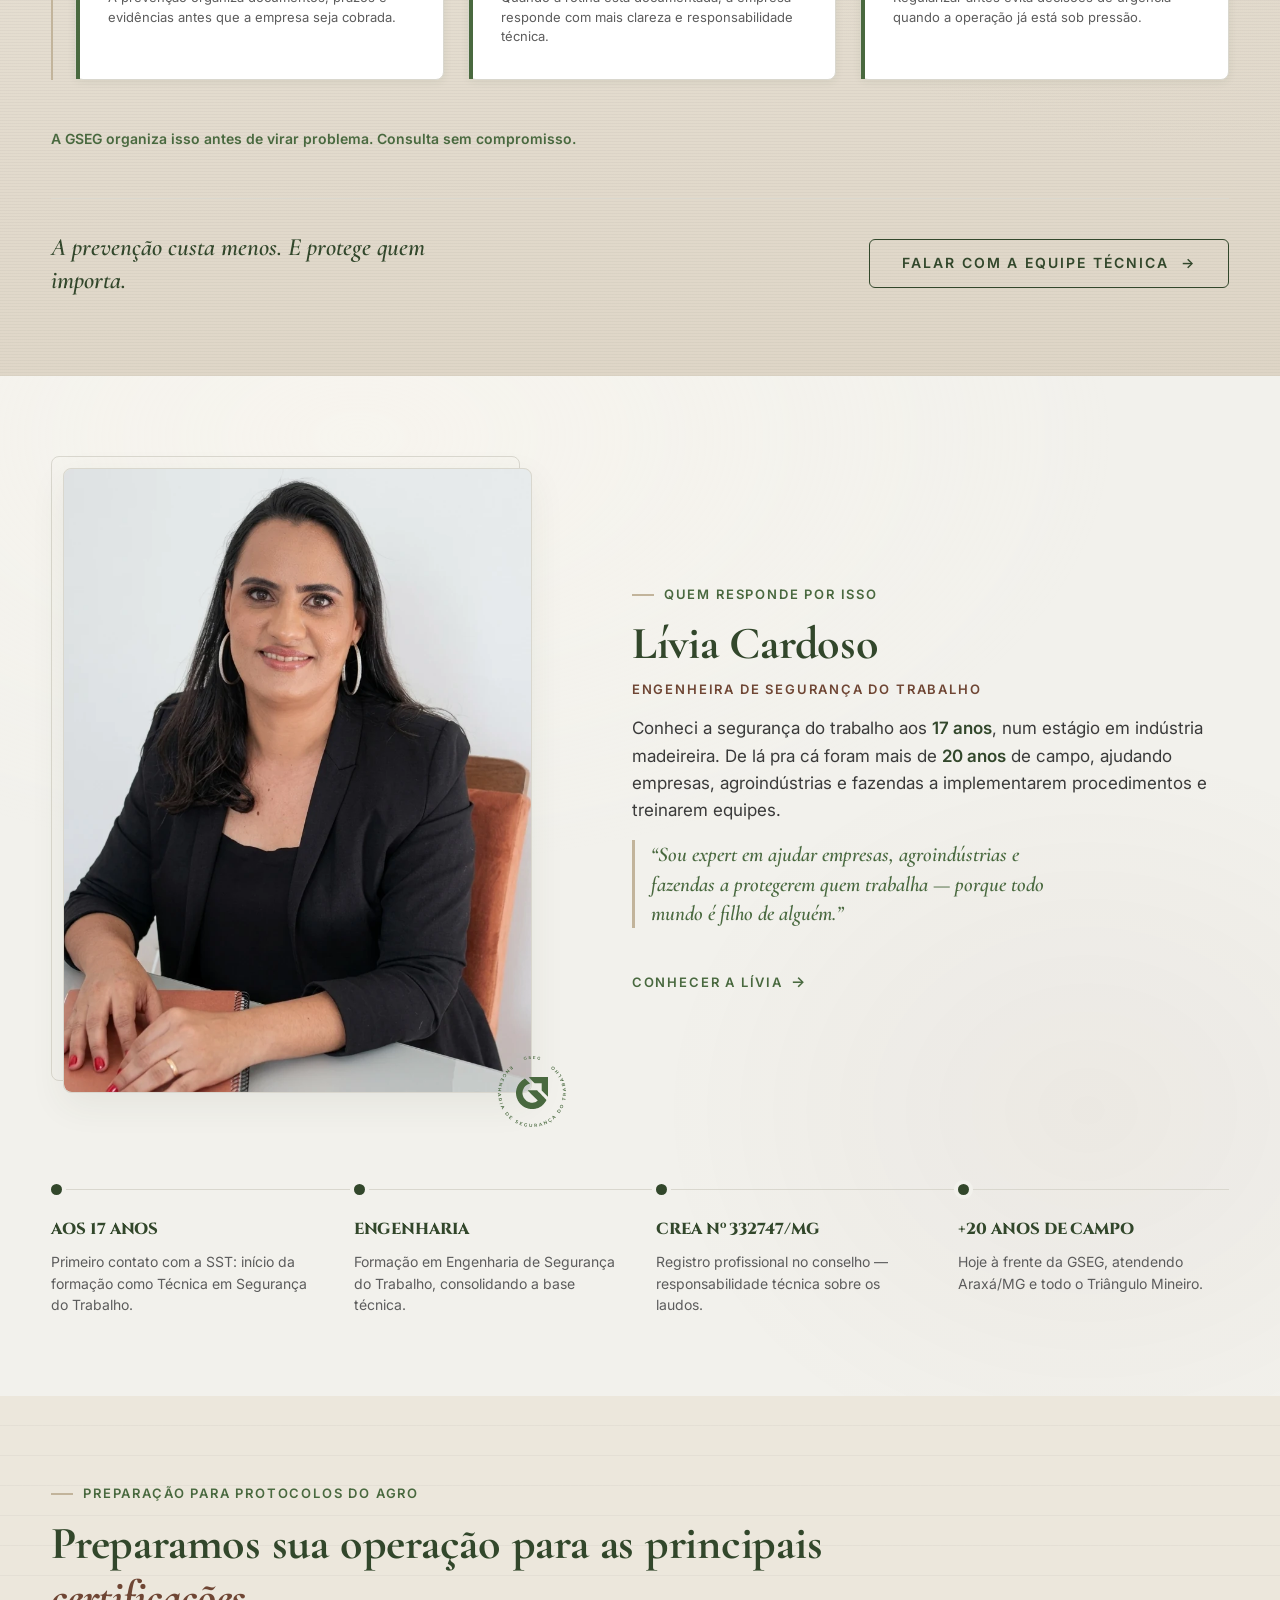
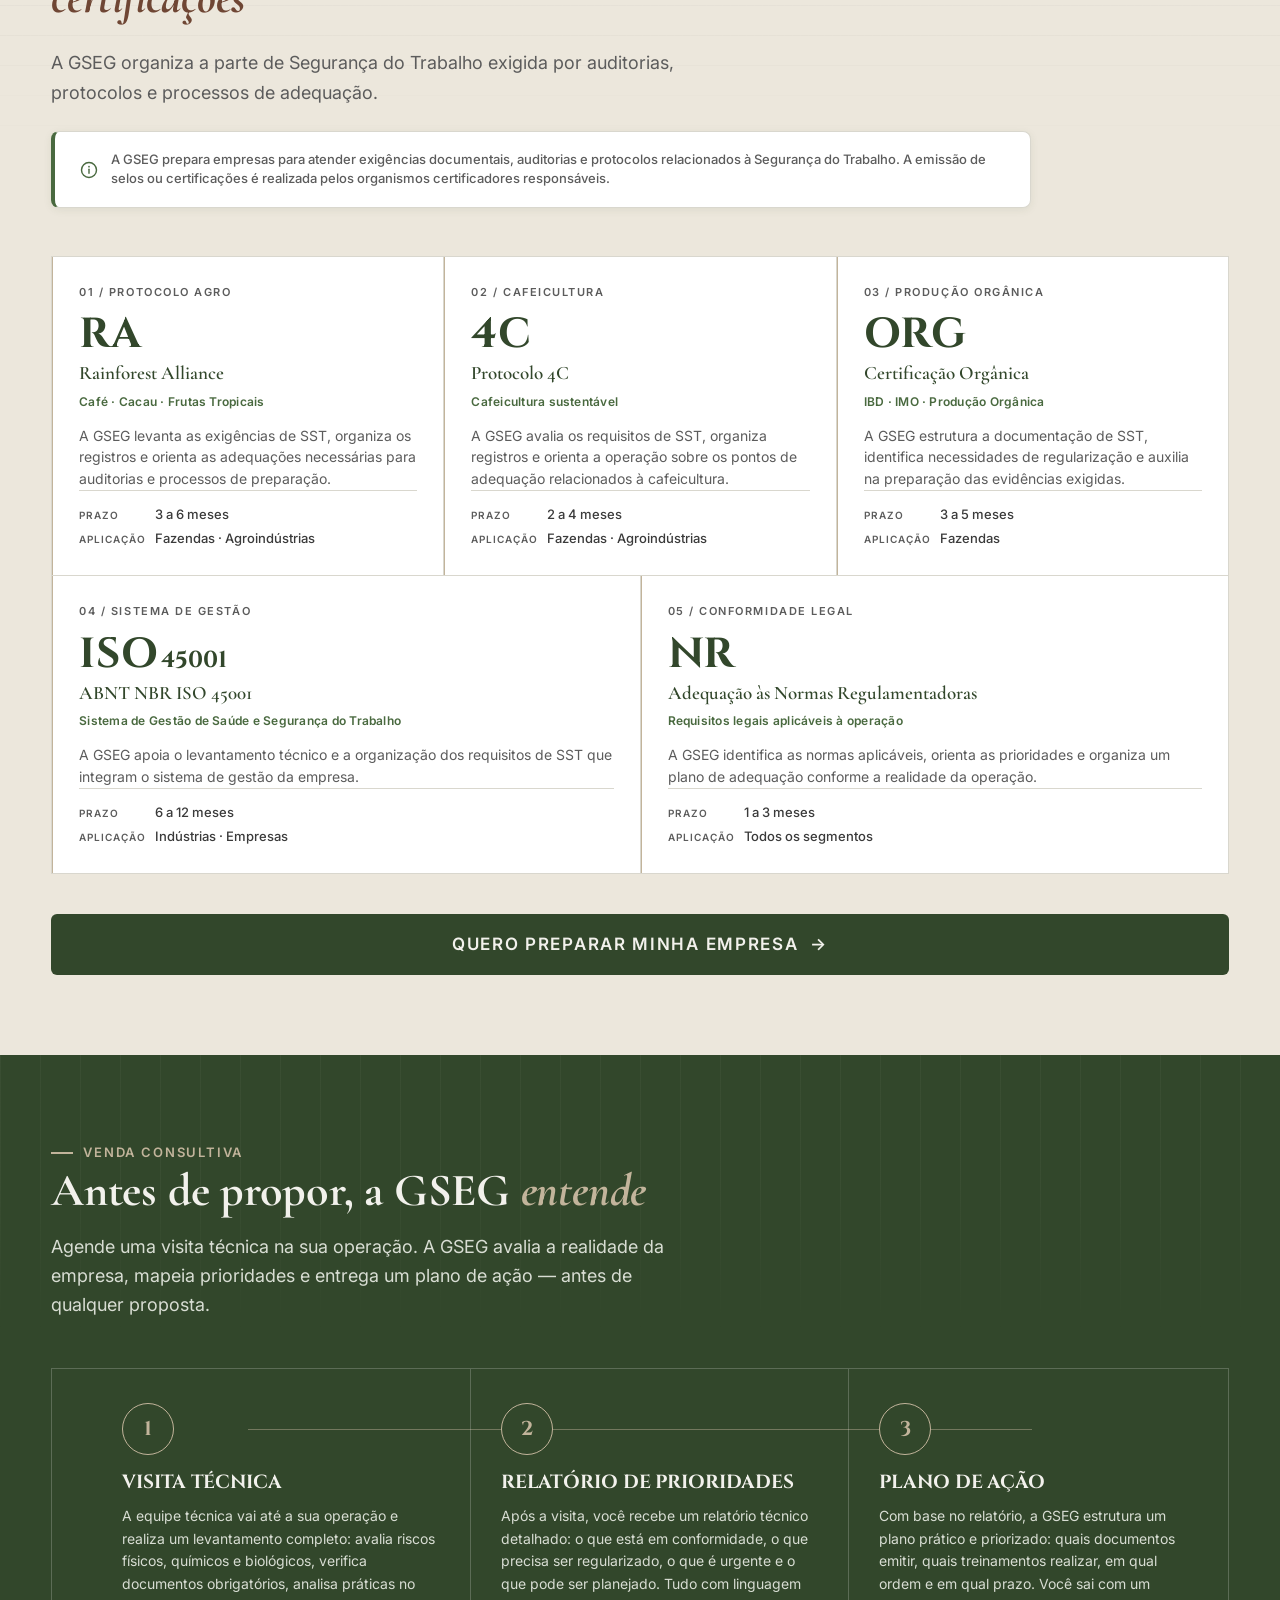
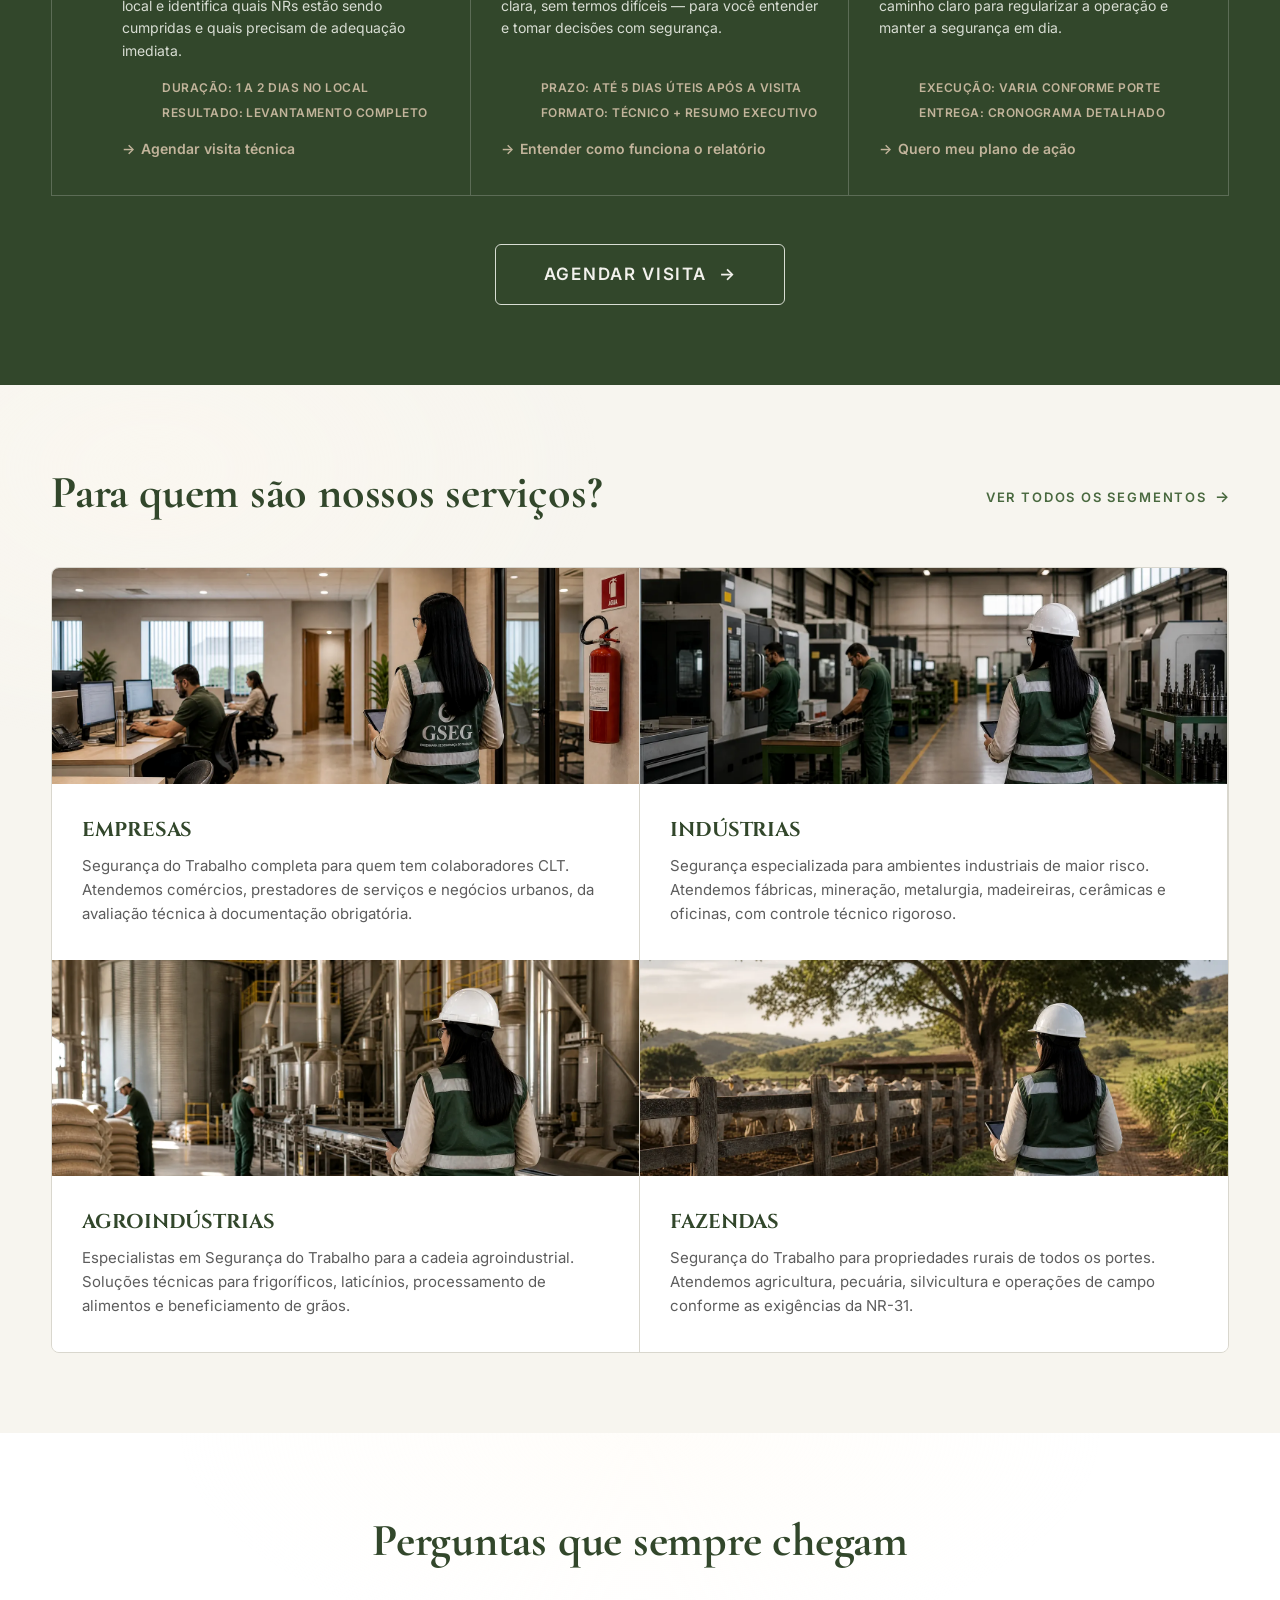
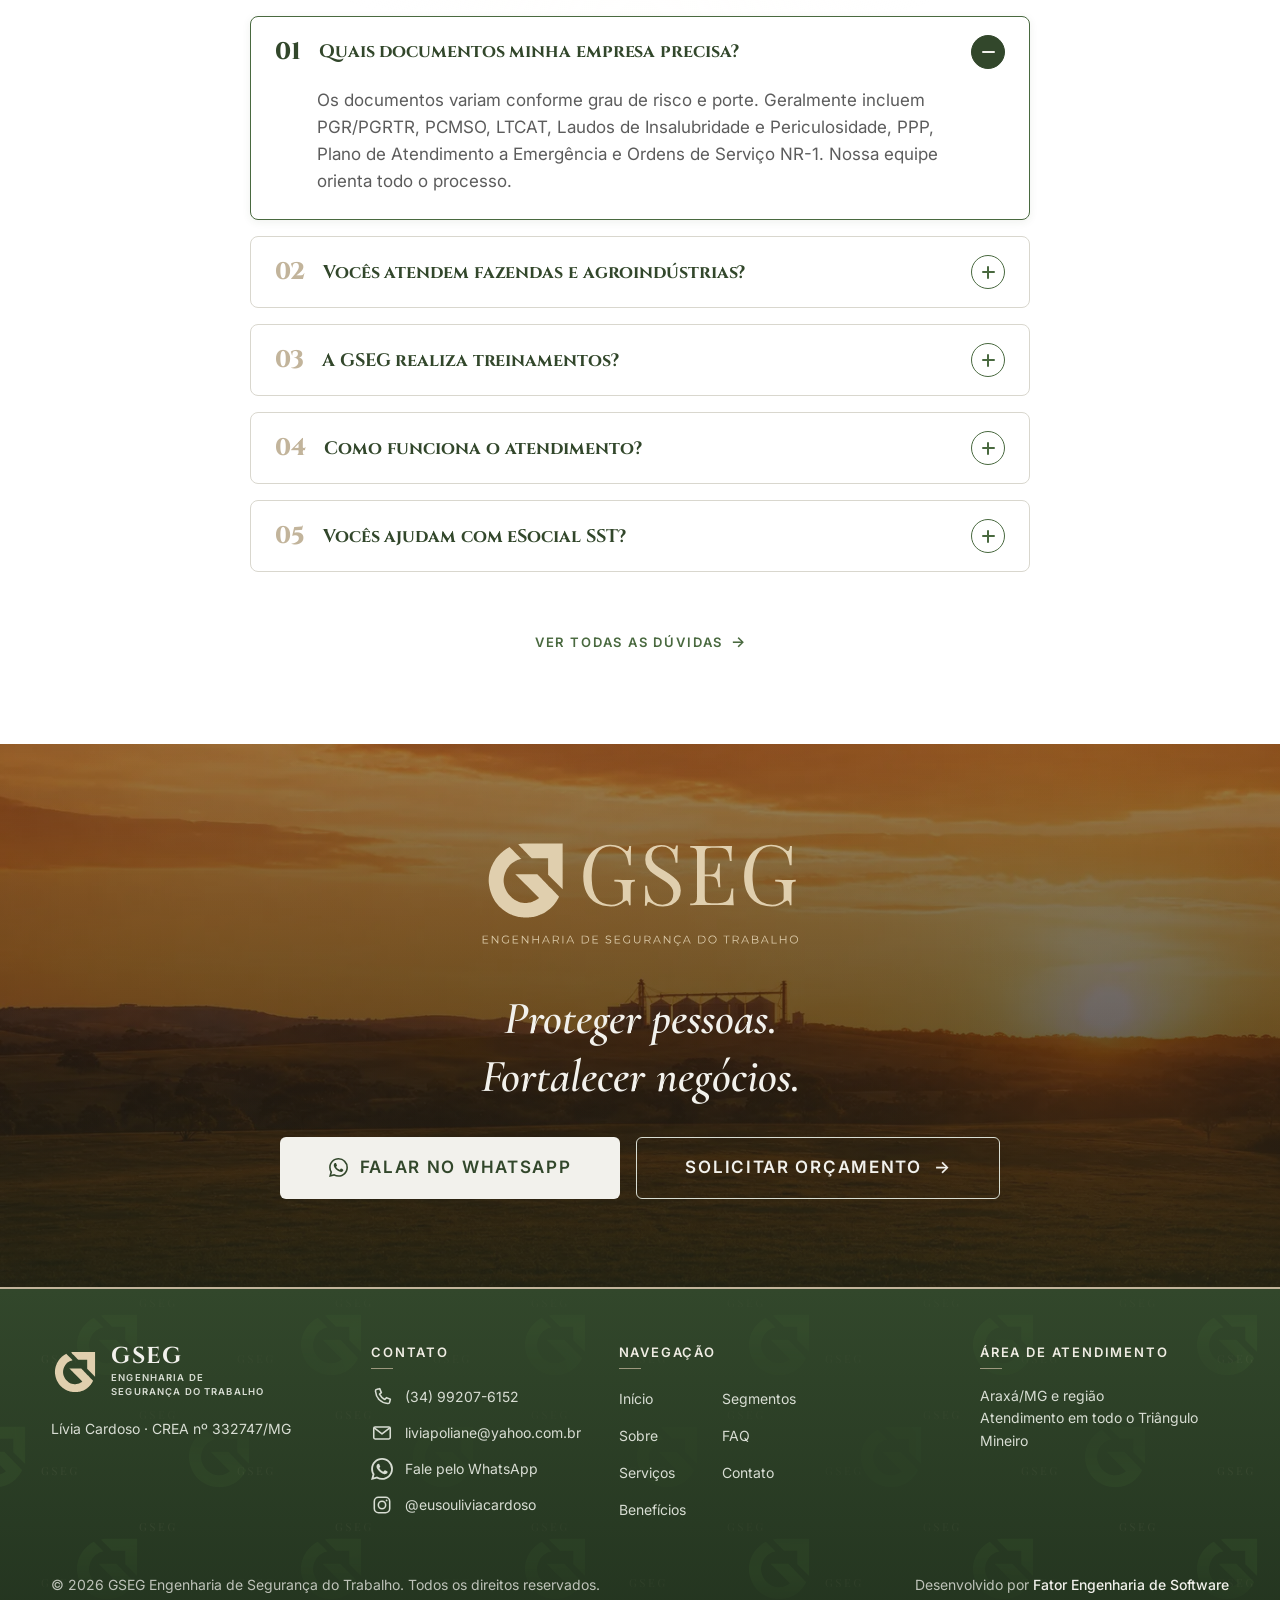
==== commit 484ba7bd: "refine(estampa): tile premium com path real do logo GSEG [t4] Co-Authored-By: Claude Sonnet 5.5 <nor" ====
--- a/index.html
+++ b/index.html
@@ -64,7 +64,7 @@
   <!-- CSS -->
   <link rel="stylesheet" href="css/variaveis_LUCAS.css">
   <link rel="stylesheet" href="css/reset.css">
-  <link rel="stylesheet" href="css/global.css?v=20261009-r19-5b">
+  <link rel="stylesheet" href="css/global.css?v=20261012-t4">
   <link rel="stylesheet" href="css/refinamento-tokens.css">
   <link rel="stylesheet" href="css/inicio.css">
   <link rel="stylesheet" href="css/refinamento-home.css">
@@ -750,7 +750,7 @@
   <script src="js/header-sticky.js" defer></script>
   <script src="js/faq.js" defer></script>
   <script src="js/whatsapp.js" defer></script>
-  <script src="js/estampa-rodape.js?v=20261009-r19-5b" defer></script>
+  <script src="js/estampa-rodape.js?v=20261009-r19-5c" defer></script>
   <script src="js/efeitos.js" defer></script>
 </body>
 </html>
--- a/css/global.css
+++ b/css/global.css
@@ -752,13 +752,13 @@
    Com js/estampa-rodape.js (classe .est-zonas): G e GSEG sobem para o nível "forte" fora de zonas de proteção — o JS mede as caixas
    de texto do rodapé e gera, a cada resize, uma máscara SVG com zonas esmaecidas (--est-zona-g / --est-zona-w) onde a estampa fica leve. */
 :root {
-  --est-g-tile: url("../img/estampa/estampa-g2-n2.svg?v=20261009-r19-5b");   /* traço 2,25px (nível 2); a prévia troca por n1/n3 com ?i= */
+  --est-g-tile: url("../img/estampa/estampa-g-v2.svg?v=20261012-t4");   /* T4: G oficial (simbolo.svg) preenchido, 72px, em tijolo; célula 224x224 */
   --est-w-tile: url("../img/estampa/estampa-gseg.svg");
-  --est-g-op: .14;               /* padrão sem JS */
+  --est-g-op: .12;               /* padrão sem JS */
   --est-w-op: .075;
-  --est-g-op-forte: .32;         /* nível 2 — fora das zonas de proteção */
+  --est-g-op-forte: .12;         /* T4 — fora das zonas de proteção */
   --est-w-op-forte: .10;
-  --est-g-op-zona: .10;          /* dentro das zonas (atrás do texto) */
+  --est-g-op-zona: .05;          /* dentro das zonas (atrás do texto) */
   --est-w-op-zona: .05;
   --est-zona-g: linear-gradient(#000, #000);
   --est-zona-w: linear-gradient(#000, #000);
@@ -782,7 +782,7 @@
   -webkit-mask-composite: source-in, source-in;   mask-composite: intersect, intersect;
 }
 /* máscara = esmaecimento topo/base ∩ vinheta (centro ~40% mais leve, sem anel) ∩ zonas de proteção do texto */
-.rodape::before { background-image: var(--est-g-tile); opacity: var(--est-g-op); }
+.rodape::before { background-image: var(--est-g-tile); background-size: 224px 224px; opacity: var(--est-g-op); }
 .rodape::after  { background-image: var(--est-w-tile); opacity: var(--est-w-op); }
 .rodape::before {
   -webkit-mask-image: linear-gradient(to bottom, transparent 0, #000 40px, #000 calc(100% - 40px), transparent 100%), radial-gradient(ellipse 75% 95% at 50% 50%, rgba(0,0,0,.6) 0, rgba(0,0,0,.61) 15%, rgba(0,0,0,.66) 30%, rgba(0,0,0,.75) 45%, rgba(0,0,0,.86) 60%, rgba(0,0,0,.95) 78%, #000 100%), var(--est-zona-g);
